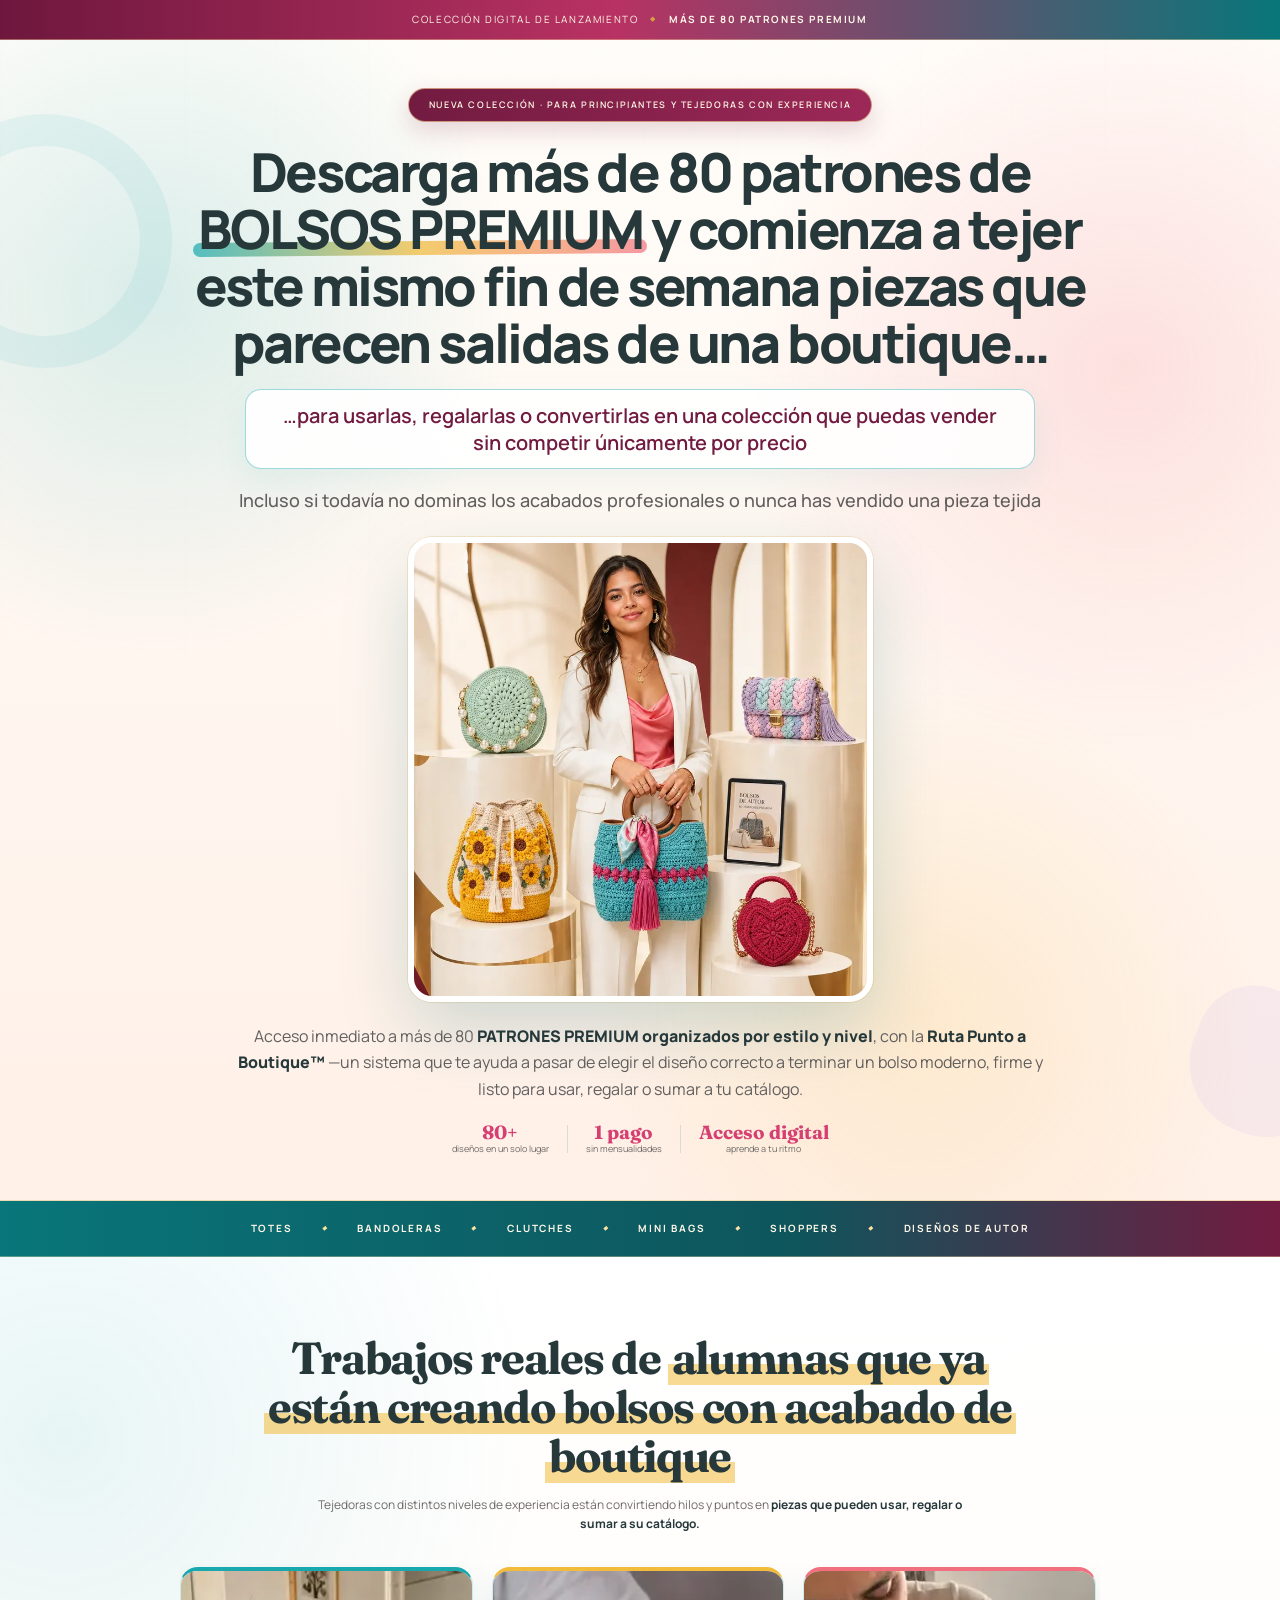
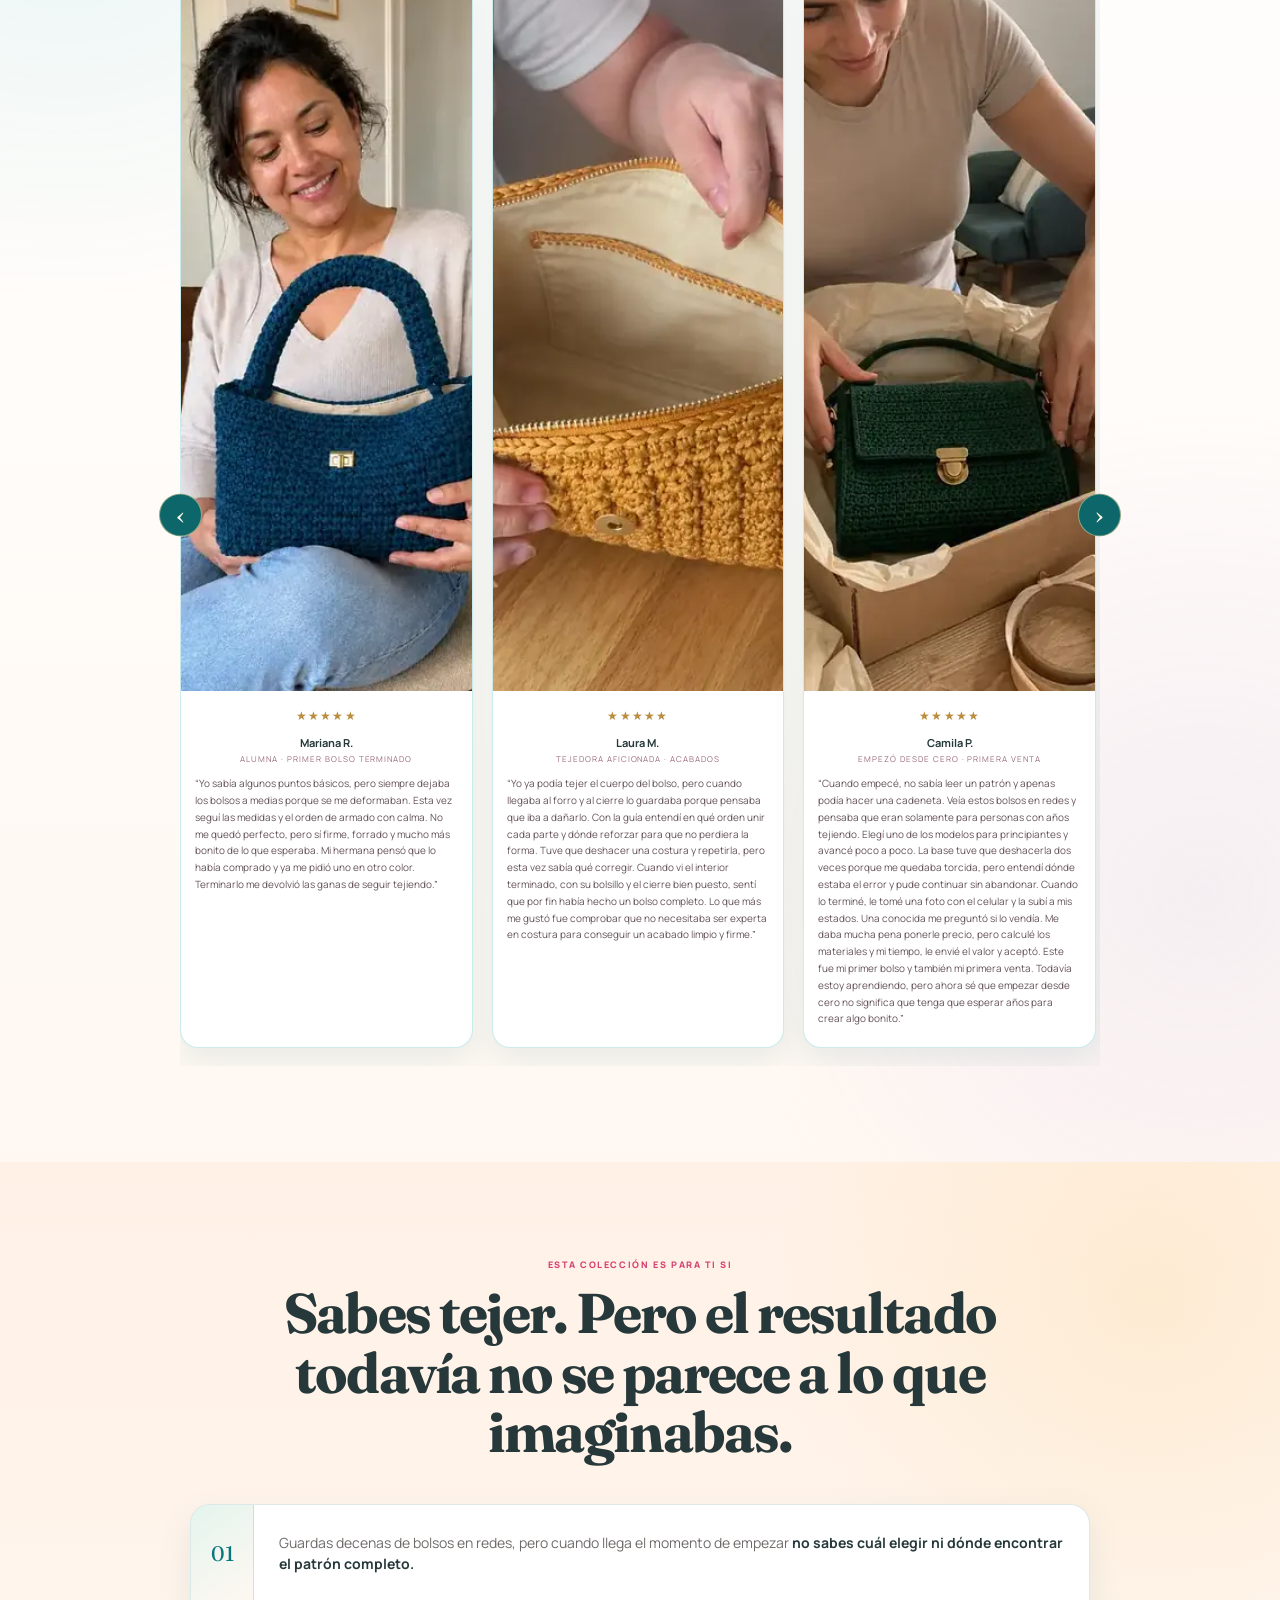
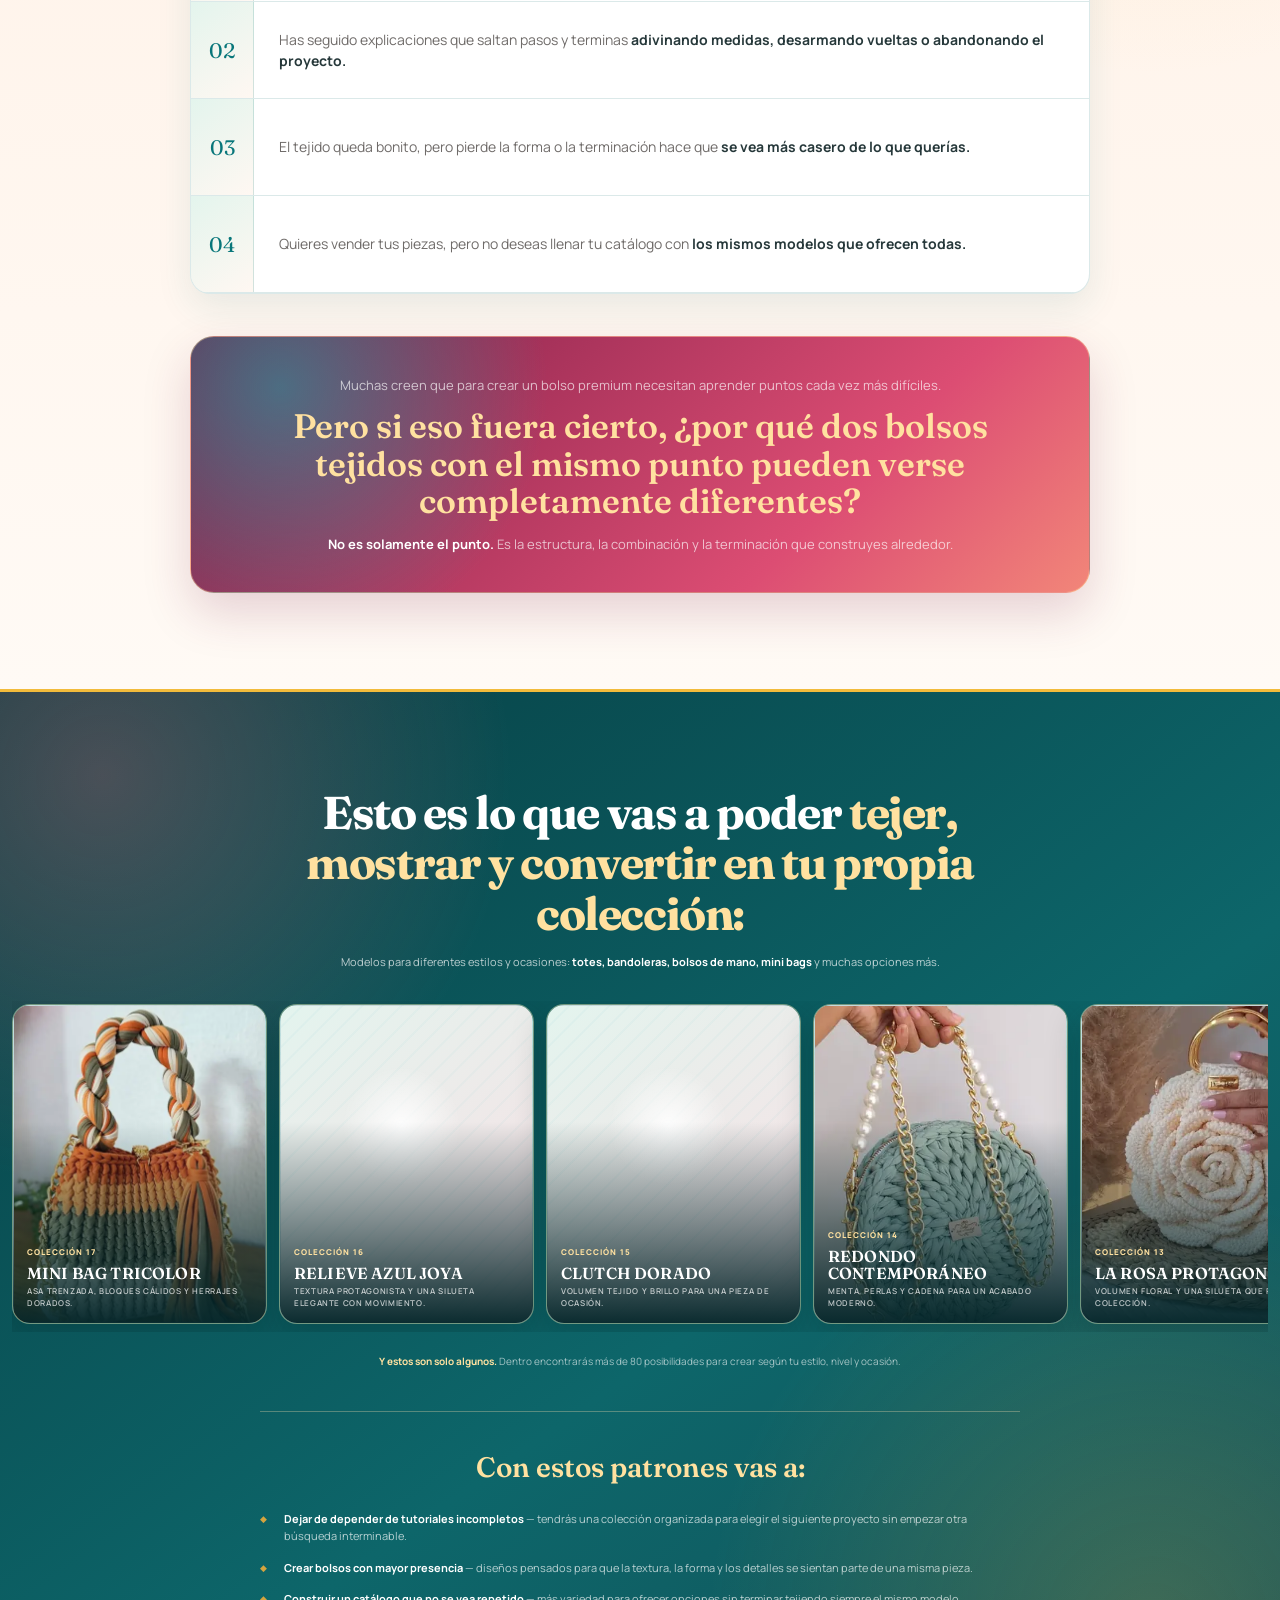
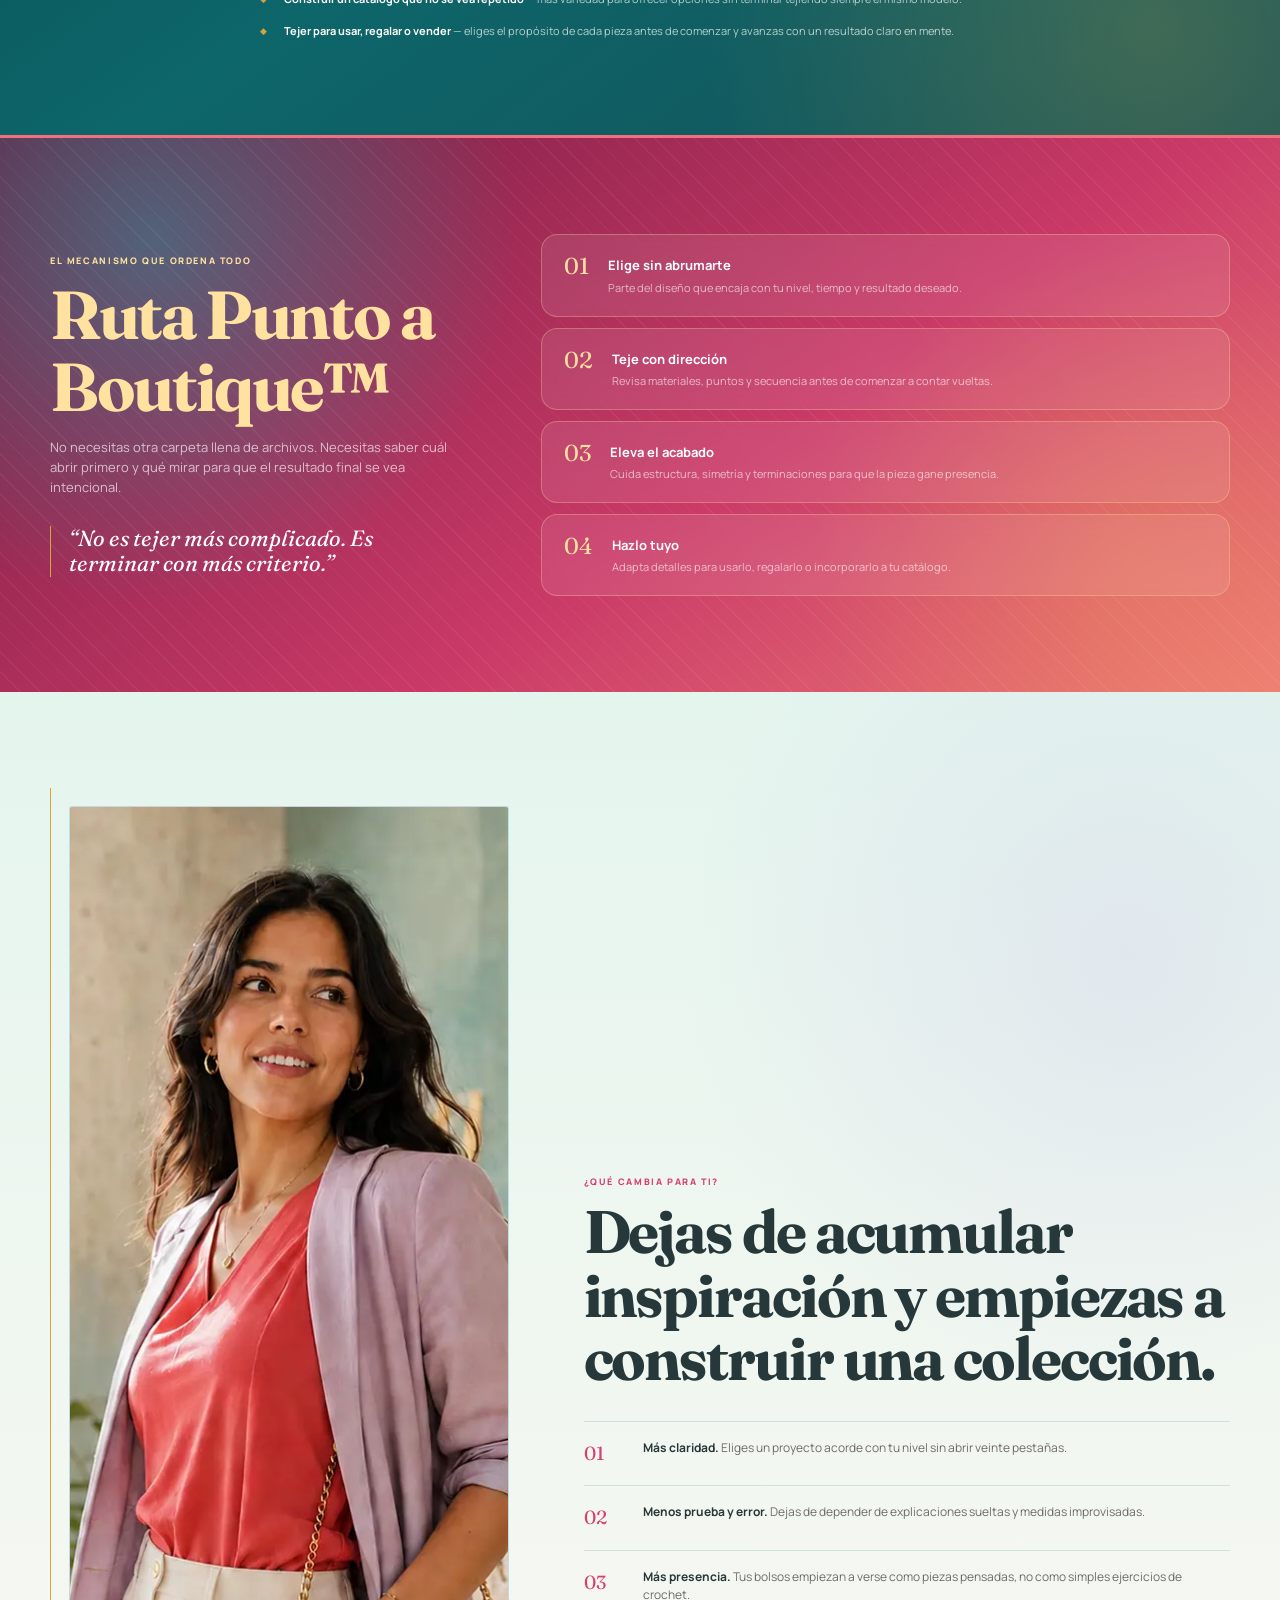
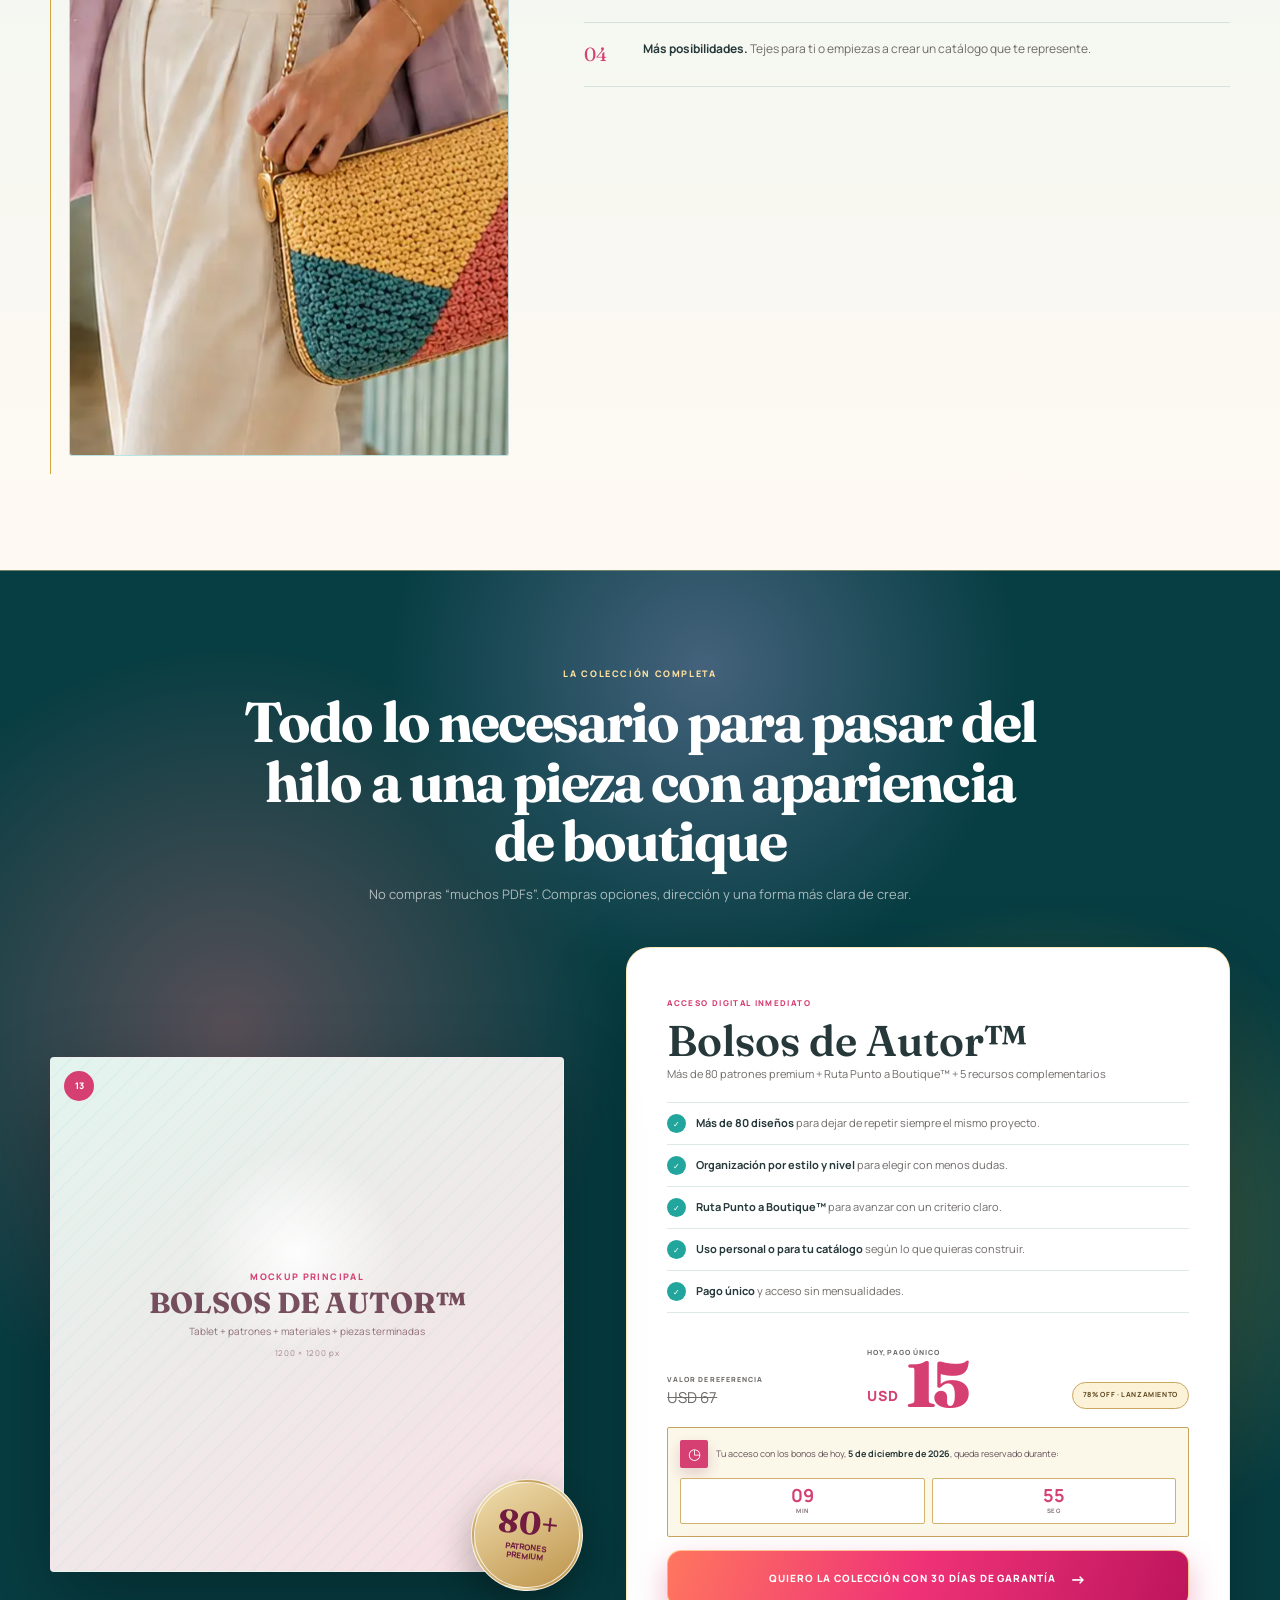
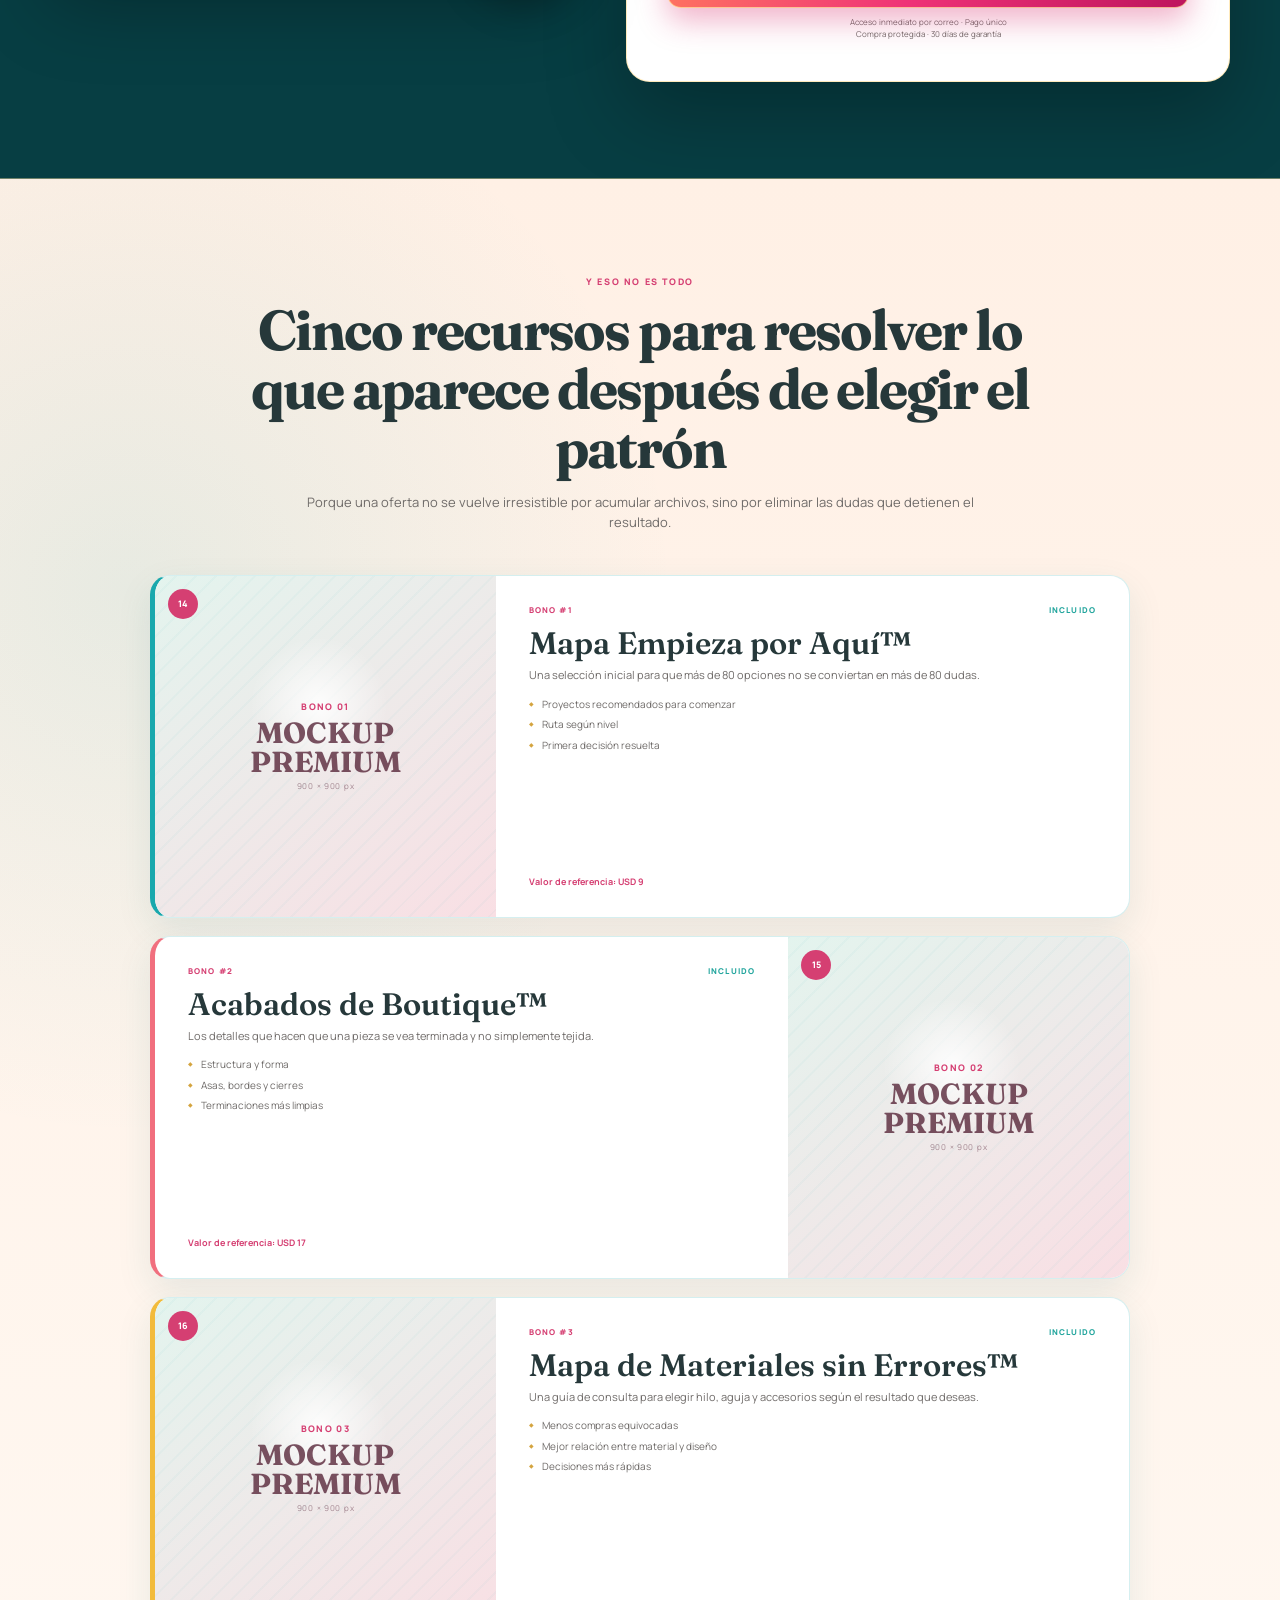
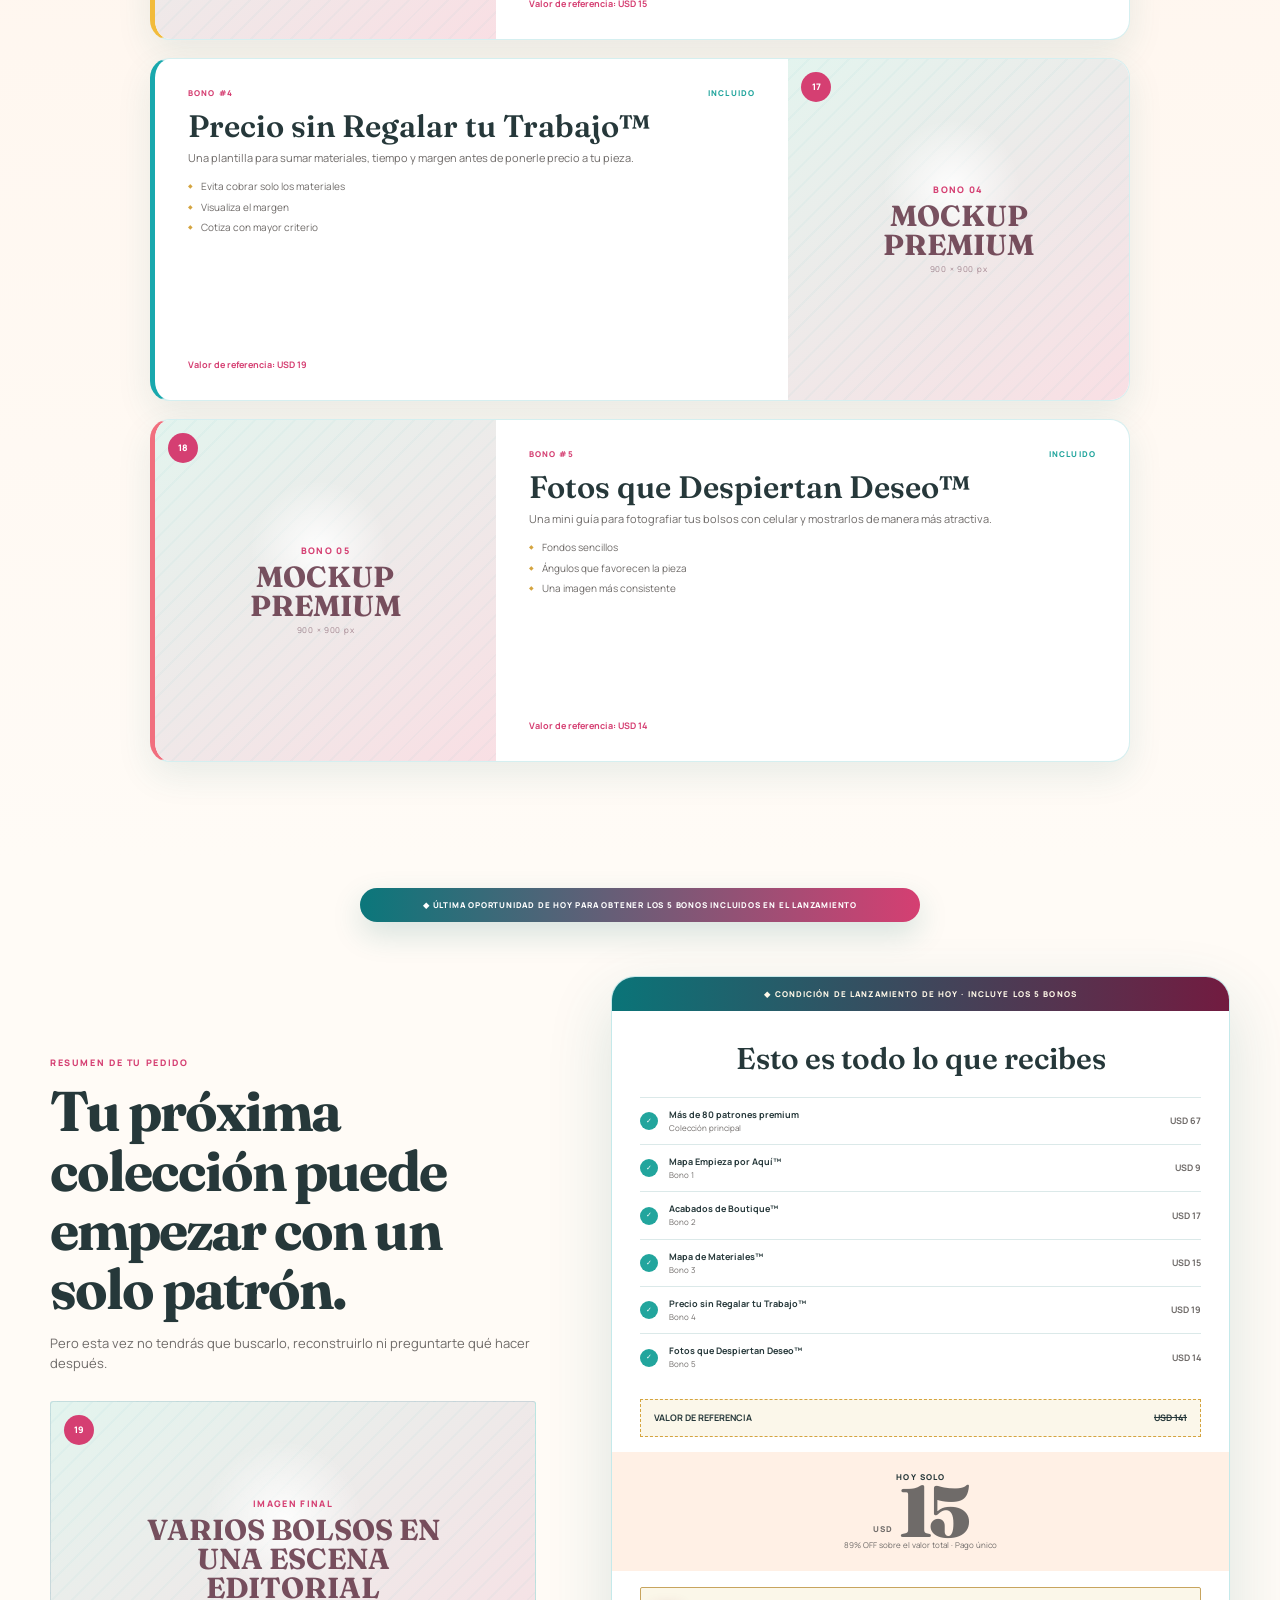
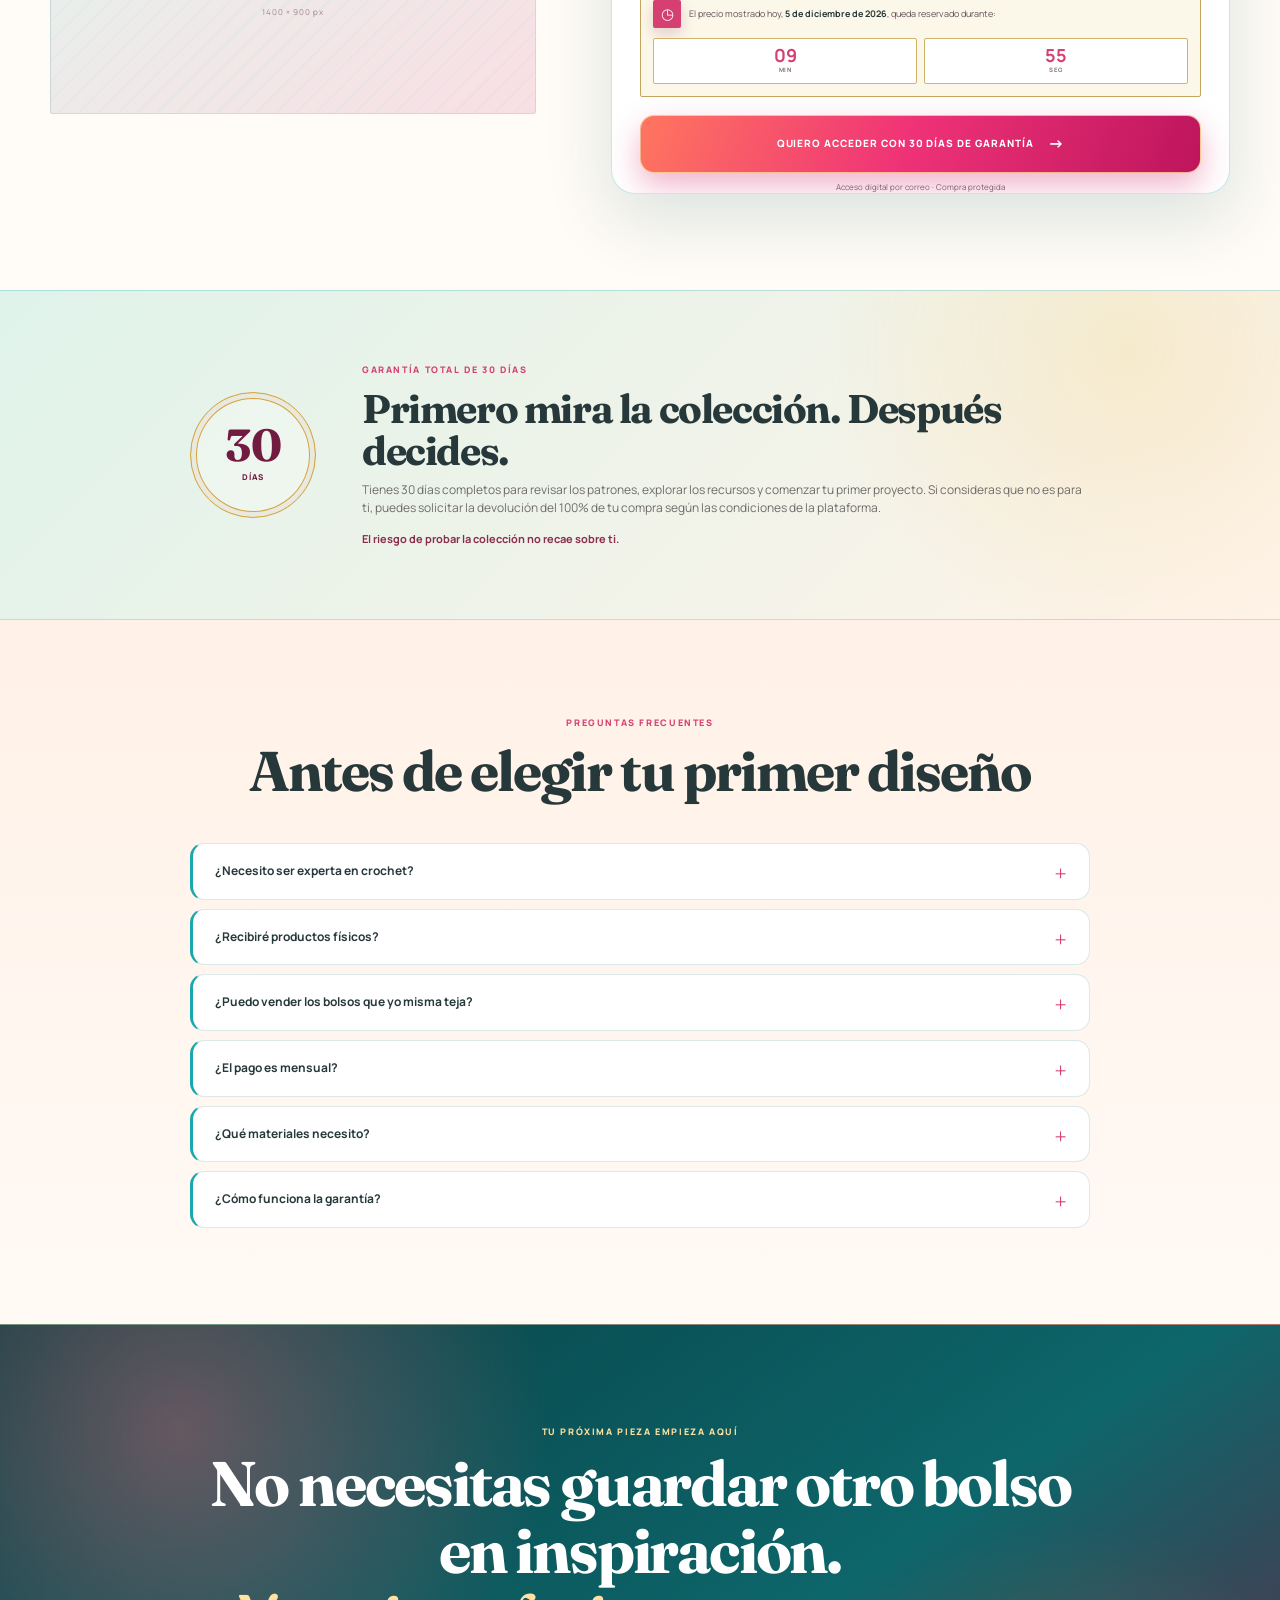
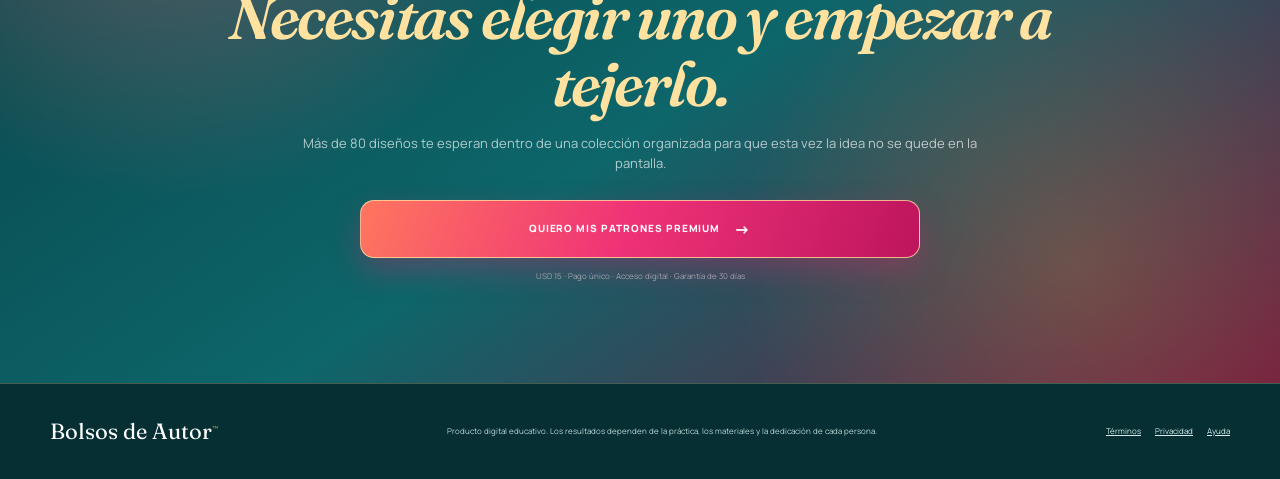
==== index.html @ 85748894 "Update index.html" ====
<!doctype html>
<html lang="es">
  <head>
    <meta charset="UTF-8" />
    <meta name="viewport" content="width=device-width, initial-scale=1.0" />
    <meta name="theme-color" content="#4b172b" />
    <meta
      name="description"
      content="Bolsos de Autor™: más de 80 patrones premium de crochet para crear piezas con apariencia de boutique."
    />
    <meta property="og:title" content="Bolsos de Autor™" />
    <meta
      property="og:description"
      content="Más de 80 patrones premium para tejer bolsos modernos, firmes y con acabados de boutique."
    />
    <meta property="og:type" content="website" />
    <title>Bolsos de Autor™ | Patrones premium de crochet</title>

    <script>document.documentElement.classList.add("js");</script>
<link rel="preconnect" href="https://fonts.googleapis.com" />
    <link rel="preconnect" href="https://fonts.gstatic.com" crossorigin />
    <link
      href="https://fonts.googleapis.com/css2?family=Fraunces:opsz,wght@9..144,600;9..144,700;9..144,800;9..144,900&family=Manrope:wght@400;500;600;700;800&display=swap"
      rel="stylesheet"
    />
    <style>
:root {
  --ink: #26383a;
  --muted: #6f6b69;
  --wine: #d53f72;
  --wine-deep: #721b40;
  --wine-soft: #f08a87;
  --cream: #fff0e5;
  --ivory: #fffbf6;
  --paper: #ffffff;
  --gold: #d4a43f;
  --gold-light: #ffe1a0;
  --sage: #22a59d;
  --turquoise: #19a8ad;
  --mint: #c8eadb;
  --coral: #f16f7e;
  --sun: #f2bb3b;
  --lilac: #b9a7e8;
  --line: rgba(31, 119, 118, 0.16);
  --line-light: rgba(255, 255, 255, 0.15);
  --serif: "Fraunces", Georgia, serif;
  --sans: "Manrope", Arial, sans-serif;
  --shell: 1180px;
  --shadow: 0 24px 65px rgba(31, 103, 103, 0.16);
  --shadow-soft: 0 13px 35px rgba(31, 103, 103, 0.1);
}

* { box-sizing: border-box; }
html { scroll-behavior: smooth; }
body { margin: 0; color: var(--ink); background: var(--ivory); font-family: var(--sans); line-height: 1.55; -webkit-font-smoothing: antialiased; }
body::selection { color: #fff; background: var(--wine); }
img { max-width: 100%; }
a { color: inherit; }
p, h1, h2, h3, blockquote { margin-top: 0; }
.shell { width: min(calc(100% - 42px), var(--shell)); margin-inline: auto; }
.shell--narrow { max-width: 900px; }

.announcement { color:#fff8e8; border-bottom:1px solid rgba(255,225,160,.38); background:linear-gradient(90deg,#6e173d,#b83263 48%,#08767a); font-size:10px; letter-spacing:.16em; }
.announcement__inner { min-height: 39px; display: flex; align-items: center; justify-content: center; gap: 12px; text-align: center; }
.announcement__diamond { color: var(--gold); font-size: 7px; }

.hero { position:relative; overflow:hidden; padding:48px 0 44px; border-bottom:1px solid rgba(212,164,63,.38); background:radial-gradient(circle at 12% 22%,rgba(25,168,173,.16),transparent 25%),radial-gradient(circle at 88% 28%,rgba(241,111,126,.18),transparent 28%),radial-gradient(circle at 72% 84%,rgba(242,187,59,.16),transparent 25%),linear-gradient(180deg,#fffdf9,#fff0e7); }
.hero::before { content:""; position:absolute; top:74px; left:-82px; width:190px; height:190px; border:32px solid rgba(25,168,173,.08); border-radius:50%; }
.hero::after { content:""; position:absolute; right:-55px; bottom:65px; width:145px; height:145px; border-radius:42% 58% 48% 52%; background:rgba(185,167,232,.12); transform:rotate(22deg); }
.hero__texture, .closing__texture { position:absolute; inset:0; opacity:.17; pointer-events:none; background-image:linear-gradient(90deg,rgba(25,168,173,.05) 1px,transparent 1px),linear-gradient(rgba(241,111,126,.045) 1px,transparent 1px); background-size:46px 46px; mask-image:linear-gradient(#000,transparent 92%); }
.hero__inner { position: relative; z-index: 1; max-width: 940px; text-align: center; }
.hero__eyebrow { display:inline-block; margin:0 auto 21px; padding:9px 20px; color:#fff8e5; border:1px solid rgba(255,225,160,.62); border-radius:999px; background:linear-gradient(90deg,var(--wine-deep),#9c2857); box-shadow:0 9px 24px rgba(114,27,64,.18); font-size:9px; font-weight:600; letter-spacing:.18em; }
.hero h1 { max-width:900px; margin:0 auto 18px; font-family:var(--sans); font-size:clamp(36px,4.2vw,58px); font-weight:800; letter-spacing:-.045em; line-height:1.06; text-wrap:balance; }
.hero h1 span { position: relative; z-index: 1; display: inline-block; white-space: nowrap; }
.hero h1 span::after { content:""; position:absolute; z-index:-1; right:-5px; bottom:2px; left:-5px; height:25%; border-radius:999px; background:linear-gradient(90deg,rgba(25,168,173,.7),rgba(242,187,59,.72),rgba(241,111,126,.7)); transform:rotate(-.5deg); }
.hero__desire { display:inline-block; max-width:790px; margin:0 auto 18px; padding:12px 24px; color:var(--wine-deep); border:1px solid rgba(25,168,173,.42); border-radius:16px; background:rgba(255,255,255,.88); box-shadow:0 12px 32px rgba(25,168,173,.08); font-size:clamp(15px,1.8vw,20px); font-weight:600; line-height:1.35; }
.hero__objection { margin:0 auto 22px; color:#615f5e; font-size:clamp(14px,1.55vw,18px); font-weight:500; }
.hero__media { width: min(100%,465px); margin: 0 auto 21px; }
.hero__description { max-width:820px; margin:0 auto 20px; color:#615f5e; font-size:clamp(13px,1.5vw,16px); line-height:1.67; }
.hero__description strong { color:var(--ink); font-weight:800; }
.hero__proof { display:flex; align-items:center; justify-content:center; gap:18px; }
.hero__proof div { display:grid; gap:0; }
.hero__proof strong { color:var(--wine); font-family:var(--serif); font-size:19px; line-height:1; }
.hero__proof span { color:var(--muted); font-size:9px; }
.hero__proof i { width:1px; height:28px; background:var(--line); }

.media-placeholder, .media { display:block; width:100%; overflow:hidden; border:1px solid rgba(25,168,173,.2); background:radial-gradient(circle at 48% 38%,rgba(255,255,255,.9),transparent 25%),repeating-linear-gradient(135deg,rgba(25,168,173,.035) 0,rgba(25,168,173,.035) 2px,transparent 2px,transparent 14px),linear-gradient(145deg,#e3f4ee,#f9dfe4); object-fit:cover; }
.media-placeholder { position:relative; display:grid; place-items:center; color:rgba(75,23,43,.74); text-align:center; }
.media-placeholder__index { position:absolute; top:13px; left:13px; display:grid; width:30px; height:30px; place-items:center; color:#fff; border-radius:50%; background:var(--wine); font-size:9px; font-weight:800; }
.media-placeholder__copy { display:grid; gap:4px; max-width:80%; justify-items:center; padding:28px; }
.media-placeholder__copy small { color:var(--wine); font-size:9px; font-weight:800; letter-spacing:.15em; }
.media-placeholder__copy strong { font-family:var(--serif); font-size:clamp(19px,2.3vw,29px); line-height:1; }
.media-placeholder__copy p { margin:3px 0; color:rgba(75,23,43,.58); font-size:10px; }
.media-placeholder__copy em { color:rgba(75,23,43,.48); font-size:8px; font-style:normal; letter-spacing:.09em; }
.media-placeholder--hero { aspect-ratio:1; border:6px solid #fff; border-radius:24px; box-shadow:0 28px 70px rgba(20,112,112,.2); }
.media--hero { height:auto; aspect-ratio:auto; object-fit:contain; object-position:center; border:6px solid #fff; border-radius:24px; box-shadow:0 28px 70px rgba(20,112,112,.2),0 0 0 1px rgba(212,164,63,.22); }
.media-placeholder--story { aspect-ratio:1/.86; border:0; }
.media--story { aspect-ratio:1; border:0; object-fit:cover; object-position:center; }
.media-placeholder--model { aspect-ratio:3/4; border:0; }
.media-placeholder--portrait { aspect-ratio:4/5; border-radius:3px; }
.media-placeholder--pack { aspect-ratio:1; border-color:rgba(255,255,255,.2); border-radius:4px; box-shadow:0 30px 80px rgba(0,0,0,.3); }
.media-placeholder--bonus { aspect-ratio:1; border:0; }
.media-placeholder--landscape { aspect-ratio:14/9; margin-top:28px; border-radius:3px; }

.editorial-strip { overflow:hidden; color:#fff8e8; border-bottom:1px solid rgba(255,225,160,.34); background:linear-gradient(90deg,#08767a,#0e555c 62%,#721b40); }
.editorial-strip__track { min-width:max-content; min-height:55px; display:flex; align-items:center; justify-content:center; gap:29px; padding-inline:25px; font-size:10px; font-weight:700; letter-spacing:.18em; }
.editorial-strip__track i { color:var(--gold-light); font-size:6px; }

.section { padding:96px 0; }
.section-title { margin-bottom:43px; }
.section-title--center { max-width:800px; margin-right:auto; margin-left:auto; text-align:center; }
.kicker { display:block; margin-bottom:11px; color:var(--wine); font-size:9px; font-weight:800; letter-spacing:.18em; text-transform:uppercase; }
.kicker--gold { color:var(--gold-light); }
.section-title h2, .method h2, .outcomes h2, .summary h2, .guarantee h2, .closing h2 { margin-bottom:14px; font-family:var(--serif); font-size:clamp(38px,4.4vw,56px); font-weight:700; letter-spacing:-.035em; line-height:1.06; }
.section-title > p:last-child { max-width:690px; margin:0 auto; color:var(--muted); font-size:13px; }

.social-proof { padding-top:76px; background:radial-gradient(circle at 5% 12%,rgba(25,168,173,.1),transparent 26%),radial-gradient(circle at 94% 82%,rgba(185,167,232,.13),transparent 28%),linear-gradient(180deg,#fff,#fff8f2); }
.proof-heading { max-width:760px; margin-bottom:30px; }
.proof-heading h2 { color:var(--ink); font-family:var(--serif); font-size:clamp(31px,3.5vw,45px); font-weight:700; letter-spacing:-.03em; line-height:1.1; }
.proof-heading mark { padding:0 .08em; color:inherit; background:linear-gradient(transparent 61%,rgba(242,187,59,.55) 61%); box-decoration-break:clone; -webkit-box-decoration-break:clone; }
.proof-heading > p:last-child { max-width:650px; color:var(--muted); font-size:12px; line-height:1.65; }
.proof-heading > p:last-child strong { color:var(--ink); }
.social-proof .carousel-shell { max-width:920px; margin-inline:auto; }
.carousel-shell { position:relative; }
.carousel { display:grid; grid-auto-flow:column; gap:19px; overflow-x:auto; padding:3px 2px 25px; scroll-behavior:smooth; scroll-snap-type:x mandatory; scrollbar-width:none; }
.carousel::-webkit-scrollbar { display:none; }
.carousel--three { grid-auto-columns:calc((100% - 38px)/3); }
.carousel--four { grid-auto-columns:calc((100% - 57px)/4); }
.carousel-button { position:absolute; z-index:3; top:50%; display:grid; width:43px; height:43px; place-items:center; padding:0 0 3px; color:#fff; border:1px solid rgba(255,225,160,.52); border-radius:50%; background:#0d666a; box-shadow:0 10px 26px rgba(13,102,106,.24); cursor:pointer; font-family:var(--serif); font-size:27px; transform:translateY(-50%); }
.carousel-button--prev { left:-21px; }
.carousel-button--next { right:-21px; }
.story-card, .model-card { overflow:hidden; border:1px solid var(--line); background:#fff; box-shadow:var(--shadow-soft); scroll-snap-align:start; }
.social-proof .carousel { padding-bottom:18px; scrollbar-width:thin; scrollbar-color:#b89a60 #e9e4d8; }
.social-proof .carousel::-webkit-scrollbar { display:block; height:7px; }
.social-proof .carousel::-webkit-scrollbar-track { background:#e9e4d8; }
.social-proof .carousel::-webkit-scrollbar-thumb { border-radius:999px; background:#b89a60; }
.social-proof .carousel-button { color:#fff8e8; background:#0d666a; box-shadow:none; }
.social-proof .story-card { border-color:rgba(25,168,173,.22); border-radius:18px; background:#fff; box-shadow:0 13px 32px rgba(34,116,116,.1); }
.social-proof .story-card:nth-child(4n+1) { border-top:4px solid var(--turquoise); }
.social-proof .story-card:nth-child(4n+2) { border-top:4px solid var(--sun); }
.social-proof .story-card:nth-child(4n+3) { border-top:4px solid var(--coral); }
.social-proof .story-card:nth-child(4n+4) { border-top:4px solid var(--lilac); }
.social-proof .media-placeholder--story { aspect-ratio:1/.96; }
.story-card__body { display:flex; min-height:270px; flex-direction:column; padding:16px 14px 20px; text-align:center; }
.rating { color:#b98d3d; font-size:12px; letter-spacing:.1em; }
.story-card__identity { display:grid; gap:2px; margin:8px 0 10px; }
.story-card__identity strong { color:var(--ink); font-size:11px; }
.story-card__identity small { color:#9a6b79; font-size:8px; letter-spacing:.12em; }
.story-card blockquote { flex:1; margin:0; color:#65535a; font-family:var(--sans); font-size:10px; font-style:normal; line-height:1.68; text-align:left; }

.problem { background:radial-gradient(circle at 90% 12%,rgba(242,187,59,.12),transparent 25%),linear-gradient(180deg,#fff1e6,#fffaf5); }
.problem__list { overflow:hidden; border:1px solid var(--line); border-radius:20px; background:#fff; box-shadow:var(--shadow-soft); }
.problem__list article { display:grid; grid-template-columns:63px 1fr; align-items:center; border-bottom:1px solid var(--line); }
.problem__list article > span { display:grid; min-height:96px; place-items:center; color:#08767a; border-right:1px solid var(--line); background:linear-gradient(145deg,rgba(200,234,219,.5),rgba(255,240,229,.5)); font-family:var(--serif); font-size:21px; }
.problem__list p { margin:0; padding:21px 25px; color:var(--muted); font-size:14px; }
.problem__list strong { color:var(--ink); }
.reframe { margin-top:42px; padding:38px; color:#fff; border:1px solid rgba(255,225,160,.42); border-radius:24px; background:radial-gradient(circle at 10% 20%,rgba(25,168,173,.55),transparent 32%),linear-gradient(135deg,#7b1c46,#dc4d73 70%,#f28679); text-align:center; box-shadow:0 20px 48px rgba(114,27,64,.18); }
.reframe p { max-width:710px; margin:0 auto; color:rgba(255,255,255,.68); font-size:13px; }
.reframe h3 { max-width:760px; margin:13px auto; color:var(--gold-light); font-family:var(--serif); font-size:clamp(25px,3vw,34px); font-weight:600; line-height:1.1; }
.reframe p strong { color:#fff; }

.collection { overflow:hidden; color:#fff; border-top:3px solid var(--sun); border-bottom:3px solid var(--coral); background:radial-gradient(circle at 8% 8%,rgba(241,111,126,.28),transparent 27%),radial-gradient(circle at 90% 90%,rgba(242,187,59,.2),transparent 30%),linear-gradient(145deg,#073e43,#0d666a 58%,#145158); }
.collection-heading { max-width:700px; margin-bottom:29px; }
.collection-heading h2 { color:#fff; font-family:var(--serif); font-size:clamp(31px,3.6vw,46px); font-weight:700; letter-spacing:-.03em; line-height:1.1; }
.collection-heading h2 span { color:var(--gold-light); }
.collection-heading > p:last-child { color:rgba(255,255,255,.72); font-size:11px; line-height:1.65; }
.collection-heading > p:last-child strong { color:#fff; }
.collection .carousel-shell { position:relative; left:50%; width:min(100vw,1500px); margin-left:-50vw; padding-inline:12px; transform:none; }
.collection .carousel { grid-auto-columns:255px; gap:12px; padding-bottom:8px; }
.collection .carousel-button { display:none; }
.collection .model-card { position:relative; min-height:320px; border-color:rgba(255,225,160,.42); border-radius:18px; background:#0d666a; box-shadow:0 14px 34px rgba(3,33,36,.26); }
.collection .model-card::after { content:""; position:absolute; z-index:1; inset:37% 0 0; background:linear-gradient(transparent,rgba(4,38,42,.97)); pointer-events:none; }
.collection .media--model { position:absolute; inset:0; width:100%; height:100%; object-fit:cover; object-position:center; }
.collection .media-placeholder--model { height:100%; aspect-ratio:auto; }
.collection .media-placeholder--model::after { content:""; position:absolute; inset:40% 0 0; background:linear-gradient(transparent,rgba(4,38,42,.97)); }
.collection .model-card > div:last-child { position:absolute; z-index:2; right:0; bottom:0; left:0; padding:50px 14px 13px; text-align:left; }
.collection .model-card > div:last-child small { color:var(--gold-light); font-size:8px; font-weight:800; letter-spacing:.12em; }
.collection .model-card h3 { margin:3px 0 2px; color:#fff; font-family:var(--serif); font-size:16px; font-weight:600; letter-spacing:.01em; line-height:1.1; text-transform:uppercase; }
.collection .model-card p { margin:0; color:rgba(255,255,255,.72); font-size:8px; font-weight:600; letter-spacing:.08em; text-transform:uppercase; }
.collection__note { margin:22px 0 0; color:rgba(255,255,255,.62); font-size:10px; text-align:center; }
.collection__note strong { color:var(--gold-light); }
.collection__swipe { display:none; }
.collection-benefits { max-width:760px; margin:42px auto 0; padding-top:34px; border-top:1px solid rgba(234,215,170,.34); }
.collection-benefits h3 { margin:0 0 20px; color:var(--gold-light); font-family:var(--serif); font-size:28px; font-weight:600; text-align:center; }
.collection-benefits ul { display:grid; gap:14px; margin:0; padding:0; list-style:none; }
.collection-benefits li { display:grid; grid-template-columns:16px 1fr; gap:8px; align-items:start; }
.collection-benefits li > span { color:var(--gold); font-size:9px; line-height:1.9; }
.collection-benefits p { margin:0; color:rgba(255,255,255,.7); font-size:11px; line-height:1.6; }
.collection-benefits strong { color:#fff; }

.method { position:relative; overflow:hidden; color:#fff; background:radial-gradient(circle at 12% 18%,rgba(25,168,173,.48),transparent 30%),radial-gradient(circle at 88% 76%,rgba(242,187,59,.2),transparent 26%),linear-gradient(145deg,#711a40,#c93967 58%,#ee7c76); }
.method::after { content:""; position:absolute; inset:0; opacity:.055; pointer-events:none; background-image:repeating-linear-gradient(45deg,#fff 0,#fff 1px,transparent 1px,transparent 14px); }
.method__grid { position:relative; z-index:1; display:grid; grid-template-columns:.75fr 1.25fr; gap:78px; align-items:center; }
.method h2 { color:var(--gold-light); font-size:clamp(48px,5.3vw,70px); }
.method__intro > p { color:rgba(255,255,255,.68); font-size:13px; }
.method blockquote { margin:29px 0 0; padding-left:18px; color:#fff; border-left:1px solid var(--gold); font-family:var(--serif); font-size:22px; font-style:italic; line-height:1.15; }
.method__steps { display:grid; gap:11px; }
.method__steps article { display:flex; gap:19px; padding:20px 22px; border:1px solid rgba(255,225,160,.3); border-radius:16px; background:rgba(255,255,255,.09); backdrop-filter:blur(8px); }
.method__steps article > span { color:var(--gold-light); font-family:var(--serif); font-size:23px; line-height:1; }
.method__steps h3 { margin:0 0 3px; font-size:13px; }
.method__steps p { margin:0; color:rgba(255,255,255,.63); font-size:11px; }

.outcomes { background:radial-gradient(circle at 88% 18%,rgba(185,167,232,.18),transparent 27%),linear-gradient(180deg,#e4f5ee,#fff9f3); }
.outcomes__grid { display:grid; grid-template-columns:.83fr 1.17fr; gap:75px; align-items:center; }
.outcomes__media { padding:18px 0 18px 18px; border-left:1px solid var(--gold); }
.outcomes__media picture { display:block; }
.outcomes h2 { font-size:clamp(41px,4.7vw,60px); }
.outcomes__copy > p { color:var(--muted); }
.outcomes ul { margin:30px 0 0; padding:0; border-top:1px solid var(--line); list-style:none; }
.outcomes li { display:grid; grid-template-columns:46px 1fr; gap:13px; align-items:start; padding:17px 0; border-bottom:1px solid var(--line); }
.outcomes li > span { color:var(--wine); font-family:var(--serif); font-size:19px; }
.outcomes li p { margin:0; color:var(--muted); font-size:12px; }
.outcomes li strong { color:var(--ink); }

.offer { position:relative; overflow:hidden; color:#fff; border-top:1px solid rgba(255,225,160,.42); border-bottom:1px solid rgba(255,225,160,.42); background:#073e43; }
.offer::before { content:""; position:absolute; inset:0; opacity:.34; background:radial-gradient(circle at 18% 38%,var(--coral),transparent 30%),radial-gradient(circle at 82% 55%,var(--sun),transparent 27%),radial-gradient(circle at 55% 8%,var(--lilac),transparent 24%); }
.offer > .shell { position:relative; z-index:1; }
.section-title--light h2 { color:#fff; }
.section-title--light > p:last-child { color:rgba(255,255,255,.64); }
.offer__grid { display:grid; grid-template-columns:.92fr 1.08fr; gap:62px; align-items:center; }
.offer__media { position:relative; }
.offer__seal { position:absolute; right:-19px; bottom:-19px; display:flex; width:112px; height:112px; flex-direction:column; align-items:center; justify-content:center; color:var(--wine-deep); border:4px double rgba(255,255,255,.78); border-radius:50%; background:linear-gradient(145deg,#f1dfb0,#bd934a); box-shadow:0 15px 36px rgba(0,0,0,.27); transform:rotate(6deg); }
.offer__seal strong { font-family:var(--serif); font-size:32px; line-height:.8; }
.offer__seal span { margin-top:6px; font-size:8px; font-weight:800; line-height:1.15; text-align:center; text-transform:uppercase; }
.purchase-card { padding:40px; color:var(--ink); border:1px solid rgba(255,225,160,.7); border-radius:24px; background:#fff; box-shadow:0 32px 80px rgba(0,0,0,.26); }
.purchase-card__label { color:var(--wine); font-size:8px; font-weight:800; letter-spacing:.17em; }
.purchase-card h3 { margin:6px 0 3px; font-family:var(--serif); font-size:43px; font-weight:600; line-height:1; }
.purchase-card__lead { color:var(--muted); font-size:11px; }
.checklist { margin:20px 0; padding:0; border-top:1px solid var(--line); list-style:none; }
.checklist li { display:flex; gap:10px; padding:11px 0; border-bottom:1px solid var(--line); }
.checklist li > span { flex:0 0 19px; display:grid; width:19px; height:19px; place-items:center; color:#fff; border-radius:50%; background:var(--sage); font-size:8px; }
.checklist p { margin:0; color:var(--muted); font-size:11px; }
.checklist strong { color:var(--ink); }
.purchase-card__price { display:flex; flex-wrap:wrap; align-items:end; justify-content:space-between; gap:12px 20px; padding:15px 0 18px; }
.purchase-card__price > div { display:grid; }
.purchase-card__price small { color:var(--muted); font-size:7px; font-weight:800; letter-spacing:.13em; }
.purchase-card__price del { color:var(--muted); font-size:15px; }
.price-lockup { display:flex; align-items:flex-end; justify-content:center; gap:7px; color:var(--wine); line-height:1; }
.price-lockup__currency { padding-bottom:6px; font-family:var(--sans); font-size:14px; font-weight:800; letter-spacing:.08em; }
.price-lockup__amount { font-family:var(--serif); font-size:64px; font-weight:900; letter-spacing:-.06em; line-height:.78; }
.discount-badge { padding:7px 10px; color:#5c451d; border:1px solid #cba65e; border-radius:999px; background:#fbf2d8; font-size:7px; font-weight:700; letter-spacing:.09em; }
.countdown-box { margin:0 0 13px; padding:12px; border:1px solid #c7a45e; border-radius:2px; background:#fbf7e9; }
.countdown-box[hidden] { display:none; }
.countdown-box > div:first-child { display:flex; align-items:center; gap:8px; margin-bottom:10px; }
.countdown-box__icon { display:grid; flex:0 0 28px; width:28px; height:28px; place-items:center; color:#fff; border-radius:2px; background:var(--wine); box-shadow:0 6px 14px rgba(138,46,78,.2); font-size:15px; }
.countdown-box p { margin:0; color:#65535a; font-size:9px; }
.countdown-box p strong { color:var(--ink); }
.countdown-box.is-expired { border-color:#c8bca8; background:#f3efe8; }
.countdown-box.is-expired .countdown-box__icon { background:#756d66; }
.countdown { display:grid; grid-template-columns:repeat(2,1fr); gap:7px; }
.countdown > div { display:grid; min-height:46px; place-items:center; padding:6px 3px; border:1px solid #d2b36d; border-radius:2px; background:#fff; }
.countdown strong { color:var(--wine); font-family:var(--sans); font-size:18px; line-height:1; }
.countdown small { color:#826d74; font-size:6px; font-weight:700; letter-spacing:.11em; }
.button { position:relative; isolation:isolate; display:flex; min-height:58px; align-items:center; justify-content:center; gap:14px; width:100%; padding:15px 20px; overflow:hidden; border:1px solid rgba(255,225,160,.78); border-radius:14px; text-align:center; text-decoration:none; font-size:10px; font-weight:800; letter-spacing:.095em; transition:transform .18s ease,box-shadow .18s ease,filter .18s ease; }
.button[data-checkout] { color:#fff; background:linear-gradient(110deg,#ff765f 0%,#ef3277 48%,#bd155d 100%); box-shadow:0 13px 30px rgba(213,34,102,.34),0 0 0 0 rgba(255,190,75,.42); animation:ctaPulse 2.4s ease-in-out infinite; }
.button[data-checkout]::before { content:""; position:absolute; z-index:-1; top:-35%; bottom:-35%; left:-42%; width:24%; background:linear-gradient(90deg,transparent,rgba(255,255,255,.72),transparent); transform:skewX(-18deg); animation:ctaShine 3.1s ease-in-out infinite; }
.button[data-checkout] > span { font-size:16px; animation:ctaArrow 1.25s ease-in-out infinite; }
.button:hover { transform:translateY(-3px) scale(1.01); filter:saturate(1.08) brightness(1.03); box-shadow:0 17px 37px rgba(213,34,102,.42),0 0 0 5px rgba(255,190,75,.14); }
.button--primary { color:#fff; }
.button--light { max-width:560px; margin-inline:auto; color:#fff; }
@keyframes ctaPulse { 0%,100% { transform:scale(1); box-shadow:0 13px 30px rgba(213,34,102,.34),0 0 0 0 rgba(255,190,75,.34); } 50% { transform:scale(1.018); box-shadow:0 17px 35px rgba(213,34,102,.42),0 0 0 7px rgba(255,190,75,0); } }
@keyframes ctaShine { 0%,58% { left:-42%; } 82%,100% { left:122%; } }
@keyframes ctaArrow { 0%,100% { transform:translateX(0); } 50% { transform:translateX(5px); } }
.button-note { margin:8px 0 0; color:var(--muted); font-size:8px; text-align:center; }

.bonuses { background:radial-gradient(circle at 10% 18%,rgba(25,168,173,.1),transparent 25%),linear-gradient(180deg,#fff0e5,#fffbf6); }
.bonus-list { display:grid; gap:18px; max-width:980px; margin-inline:auto; }
.bonus-card { display:grid; grid-template-columns:35% 65%; overflow:hidden; border:1px solid rgba(25,168,173,.18); border-radius:20px; background:#fff; box-shadow:var(--shadow-soft); }
.bonus-card:nth-child(3n+1) { border-left:5px solid var(--turquoise); }
.bonus-card:nth-child(3n+2) { border-left:5px solid var(--coral); }
.bonus-card:nth-child(3n+3) { border-left:5px solid var(--sun); }
.bonus-card--reverse { grid-template-columns:65% 35%; }
.bonus-card--reverse .media-placeholder { grid-column:2; grid-row:1; }
.bonus-card--reverse .bonus-card__body { grid-column:1; grid-row:1; }
.bonus-card__body { display:flex; flex-direction:column; padding:28px 33px; }
.bonus-card__top { display:flex; justify-content:space-between; margin-bottom:12px; }
.bonus-card__top span,.bonus-card__top strong { font-size:8px; font-weight:800; letter-spacing:.14em; }
.bonus-card__top span { color:var(--wine); }
.bonus-card__top strong { color:var(--sage); }
.bonus-card h3 { margin-bottom:7px; font-family:var(--serif); font-size:31px; font-weight:600; line-height:1; }
.bonus-card p { margin-bottom:13px; color:var(--muted); font-size:11px; }
.bonus-card ul { display:grid; gap:5px; margin:0 0 16px; padding:0; color:var(--muted); list-style:none; font-size:10px; }
.bonus-card li::before { content:"◆"; margin-right:8px; color:var(--gold); font-size:6px; vertical-align:2px; }
.bonus-card__body > small { margin-top:auto; color:var(--wine); font-size:9px; font-weight:700; }

.summary { background:var(--ivory); }
.last-chance { width:min(calc(100% - 28px),560px); margin:-66px auto 54px; padding:11px 16px; color:#fff; border-radius:999px; background:linear-gradient(90deg,#0b777b,#d53f72); box-shadow:0 12px 30px rgba(20,109,111,.18); font-size:8px; font-weight:800; letter-spacing:.1em; text-align:center; }
.summary__grid { display:grid; grid-template-columns:.88fr 1.12fr; gap:75px; align-items:center; }
.summary__copy > p { color:var(--muted); font-size:13px; }
.summary-card { overflow:hidden; border:1px solid rgba(25,168,173,.25); border-radius:24px; background:#fff; box-shadow:var(--shadow); }
.summary-card__bar { padding:11px 18px; color:#fff8e8; background:linear-gradient(90deg,#0a7478,#721b40); font-size:8px; font-weight:800; letter-spacing:.14em; text-align:center; }
.summary-card h3 { margin:25px 28px 14px; font-family:var(--serif); font-size:30px; font-weight:600; text-align:center; }
.summary-card > ul { margin:0; padding:0 28px; list-style:none; }
.summary-card > ul li { display:grid; grid-template-columns:20px 1fr auto; gap:9px; align-items:center; padding:10px 0; border-top:1px solid var(--line); }
.summary-card > ul li > span { display:grid; width:18px; height:18px; place-items:center; color:#fff; border-radius:50%; background:var(--sage); font-size:7px; }
.summary-card li div { display:grid; }
.summary-card li strong,.summary-card li b { font-size:9px; }
.summary-card li small { color:var(--muted); font-size:8px; }
.summary-card li b { color:var(--muted); }
.summary-card__value { display:flex; align-items:center; justify-content:space-between; margin:18px 28px 0; padding:11px 13px; border:1px dashed var(--gold); background:#fbf7ea; font-size:9px; font-weight:700; }
.summary-card__today { display:grid; justify-items:center; margin-top:15px; padding:19px; background:var(--cream); }
.summary-card__today small { font-size:8px; font-weight:800; letter-spacing:.13em; }
.summary-card__today .price-lockup__amount { font-size:72px; }
.summary-card__today span { color:var(--muted); font-size:8px; }
.countdown-box--summary { margin:16px 28px 0; }
.summary-card > .button { width:calc(100% - 56px); margin:18px 28px 0; }
.guarantee { padding-block:72px; border-top:1px solid rgba(25,168,173,.28); border-bottom:1px solid rgba(212,164,63,.36); background:radial-gradient(circle at 88% 18%,rgba(242,187,59,.16),transparent 26%),linear-gradient(135deg,#dff3ea,#fff3e8); }
.guarantee__inner { display:grid; grid-template-columns:138px 1fr; gap:34px; align-items:center; }
.guarantee__seal { display:flex; width:126px; height:126px; flex-direction:column; align-items:center; justify-content:center; color:var(--wine-deep); border:1px solid var(--gold); border-radius:50%; background:rgba(255,255,255,.24); box-shadow:inset 0 0 0 5px #e9e9df,inset 0 0 0 6px var(--gold); }
.guarantee__seal strong { font-family:var(--serif); font-size:45px; line-height:.8; }
.guarantee__seal span { margin-top:8px; font-size:8px; font-weight:800; letter-spacing:.14em; }
.guarantee h2 { margin-bottom:8px; font-size:40px; }
.guarantee p { margin:0; color:var(--muted); font-size:12px; }
.guarantee__risk { display:block; margin-top:12px; color:#8a2e4e; font-size:11px; }

.faq { background:linear-gradient(180deg,#fff1e7,#fffaf5); }
.faq__list { display:grid; gap:9px; }
.faq details { padding:0 22px; border:1px solid var(--line); border-left:3px solid var(--turquoise); border-radius:14px; background:#fff; }
.faq summary { position:relative; padding:18px 32px 18px 0; cursor:pointer; font-size:12px; font-weight:700; list-style:none; }
.faq summary::-webkit-details-marker { display:none; }
.faq summary::after { content:"+"; position:absolute; right:0; color:var(--wine); font-family:var(--serif); font-size:24px; font-weight:400; line-height:1; }
.faq details[open] summary::after { content:"−"; }
.faq details p { margin:-2px 0 18px; padding-right:28px; color:var(--muted); font-size:11px; }

.closing { position:relative; overflow:hidden; padding:100px 0; color:#fff; border-top:1px solid rgba(255,225,160,.42); background:radial-gradient(circle at 14% 16%,rgba(241,111,126,.4),transparent 30%),radial-gradient(circle at 84% 82%,rgba(242,187,59,.2),transparent 28%),linear-gradient(145deg,#073e43,#0d666a 55%,#721b40); }
.closing__texture { opacity:.08; background-size:40px 40px; mask-image:none; }
.closing__inner { position:relative; z-index:1; text-align:center; }
.closing h2 { margin-bottom:16px; font-size:clamp(40px,5vw,63px); }
.closing h2 em { color:var(--gold-light); font-weight:600; }
.closing p { max-width:690px; margin:0 auto 27px; color:rgba(255,255,255,.68); font-size:13px; }
.closing > .shell small,.closing__inner > small { display:block; margin-top:12px; color:rgba(255,255,255,.55); font-size:8px; }

.footer { color:#b9d7d6; border-top:1px solid rgba(255,225,160,.26); background:#052f33; }
.footer__grid { min-height:95px; display:grid; grid-template-columns:auto 1fr auto; gap:30px; align-items:center; }
.footer__brand { color:#fff; font-family:var(--serif); font-size:22px; text-decoration:none; }
.footer__brand sup { color:var(--gold); font-family:var(--sans); font-size:7px; }
.footer p { margin:0; font-size:8px; text-align:center; }
.footer nav { display:flex; gap:14px; }
.footer nav a { color:#d7ecea; font-size:8px; }
.reveal { opacity:1; transform:none; }
.js .reveal { opacity:0; transform:translateY(16px); transition:opacity .55s ease,transform .55s ease; }
.js .reveal.is-visible { opacity:1; transform:none; }

.legal-page { min-height:100vh; padding:70px 20px; background:var(--cream); }
.legal-page main { max-width:760px; margin:auto; padding:45px; background:#fff; }
.legal-page a { color:var(--wine); font-size:12px; }
.legal-page h1 { margin:30px 0 15px; font-family:var(--serif); font-size:48px; }
.legal-page p { color:var(--muted); }

@media (max-width:1020px) {
  .carousel--four { grid-auto-columns:calc((100% - 38px)/3); }
  .method__grid,.offer__grid,.summary__grid { gap:45px; }
}

@media (max-width:820px) {
  .method__grid,.outcomes__grid,.offer__grid,.summary__grid { grid-template-columns:1fr; }
  .method__intro,.outcomes__copy,.summary__copy { text-align:center; }
  .method blockquote { max-width:520px; margin-inline:auto; }
  .outcomes__media { width:min(100%,520px); margin:auto; }
  .outcomes li { text-align:left; }
  .offer__media { width:min(84%,520px); margin:auto; }
  .purchase-card,.summary-card { width:min(100%,600px); margin:auto; }
  .carousel--three,.carousel--four { grid-auto-columns:calc((100% - 19px)/2); }
  .footer__grid { grid-template-columns:1fr; justify-items:center; padding-block:28px; }
}

@media (max-width:620px) {
  .shell { width:min(calc(100% - 28px),var(--shell)); }
  .announcement { font-size:8px; }
  .announcement__inner { min-height:36px; gap:7px; }
  .hero { padding:27px 0 28px; }
  .hero__eyebrow { margin-bottom:15px; padding:8px 11px; font-size:8px; letter-spacing:.07em; }
  .hero h1 { max-width:370px; margin-bottom:14px; font-size:clamp(27px,7.7vw,33px); letter-spacing:-.04em; line-height:1.1; text-wrap:balance; }
  .hero h1 span { display:inline; white-space:normal; background:linear-gradient(transparent 72%,rgba(25,168,173,.58) 72%,rgba(242,187,59,.62) 88%,rgba(241,111,126,.52) 100%); box-decoration-break:clone; -webkit-box-decoration-break:clone; }
  .hero h1 span::after { display:none; }
  .hero__desire { width:100%; margin-bottom:14px; padding:9px 12px; font-size:14px; }
  .hero__objection { max-width:345px; margin-bottom:16px; font-size:13px; }
  .hero__media { width:min(100%,390px); margin-bottom:17px; }
  .hero__description { font-size:12px; line-height:1.53; }
  .hero__proof { gap:9px; }
  .hero__proof strong { font-size:15px; }
  .hero__proof span { font-size:7px; }
  .hero__proof i { height:23px; }
  .editorial-strip__track { min-height:47px; gap:20px; font-size:8px; }
  .section { padding:68px 0; }
  .section-title { margin-bottom:29px; }
  .section-title h2,.method h2,.outcomes h2,.summary h2,.closing h2 { font-size:32px; line-height:1.1; }
  .section-title > p:last-child { font-size:11px; }
  .carousel--three,.carousel--four { grid-auto-columns:86%; gap:12px; }
  .carousel-button { display:none; }
  .story-card__body { min-height:240px; }
  .social-proof .carousel { grid-auto-columns:86%; }
  .problem__list article { grid-template-columns:48px 1fr; }
  .problem__list article > span { min-height:100%; font-size:18px; }
  .problem__list p { padding:17px; font-size:12px; }
  .reframe { margin-top:30px; padding:26px 18px; }
  .reframe h3 { font-size:25px; }
  .collection .carousel-shell { left:50%; width:100vw; margin-left:-50vw; padding-inline:0; }
  .collection .carousel { grid-auto-columns:calc((100vw - 30px)/2); gap:10px; padding:3px 5px 14px; scroll-padding-inline:5px; scrollbar-width:thin; scrollbar-color:rgba(234,215,174,.72) rgba(255,255,255,.1); }
  .collection .carousel::-webkit-scrollbar { display:block; height:4px; }
  .collection .carousel::-webkit-scrollbar-track { background:rgba(255,255,255,.1); }
  .collection .carousel::-webkit-scrollbar-thumb { border-radius:999px; background:rgba(234,215,174,.72); }
  .collection .model-card { min-height:300px; scroll-snap-align:start; }
  .collection .model-card > div:last-child { padding:44px 9px 10px; }
  .collection .model-card h3 { font-size:14px; }
  .collection .model-card p { font-size:7px; line-height:1.4; }
  .collection__swipe { display:block; margin:10px 0 0; color:var(--gold-light); font-size:9px; font-weight:700; letter-spacing:.12em; text-align:center; }
  .collection__swipe span { font-size:14px; }
  .collection-benefits { margin-top:34px; padding-top:28px; }
  .collection-benefits h3 { font-size:21px; }
  .collection-benefits p { font-size:10px; }
  .method__grid { gap:32px; }
  .method h2 { font-size:46px; }
  .method__steps article { padding:17px; }
  .outcomes__grid { gap:34px; }
  .outcomes__media { width:100%; max-width:390px; padding:8px; overflow:hidden; border:1px solid rgba(25,168,173,.2); border-radius:20px; background:linear-gradient(145deg,#e3f4ee,#f9dfe4); box-shadow:0 18px 45px rgba(20,112,112,.14); }
  .outcomes__media picture { display:block; }
  .outcomes__media .media-placeholder--portrait { width:100%; height:min(112vw,440px); aspect-ratio:auto; object-fit:contain; object-position:center; border:0; border-radius:13px; background:#f3ece7; }
  .offer__grid { gap:44px; }
  .offer__media { width:92%; }
  .offer__seal { right:-9px; bottom:-13px; width:90px; height:90px; }
  .offer__seal strong { font-size:27px; }
  .purchase-card { padding:27px 19px; }
  .purchase-card h3 { font-size:37px; }
  .purchase-card__price .price-lockup__amount { font-size:62px; }
  .discount-badge { width:100%; text-align:center; }
  .bonus-card,.bonus-card--reverse { grid-template-columns:1fr; }
  .bonus-card--reverse .media-placeholder,.bonus-card--reverse .bonus-card__body { grid-column:auto; grid-row:auto; }
  .media-placeholder--bonus { aspect-ratio:1/.75; }
  .bonus-card__body { padding:24px 20px; }
  .bonus-card h3 { font-size:28px; }
  .summary__grid { gap:38px; }
  .summary-card h3 { margin-inline:18px; }
  .summary-card > ul { padding-inline:18px; }
  .summary-card__value { margin-inline:18px; }
  .countdown-box--summary { margin-inline:18px; }
  .summary-card > .button { width:calc(100% - 36px); margin-inline:18px; }
  .last-chance { margin-top:-47px; margin-bottom:38px; font-size:7px; }
  .guarantee__inner { grid-template-columns:1fr; justify-items:center; text-align:center; }
  .guarantee h2 { font-size:35px; }
  .closing { padding:76px 0; }
  .closing h2 { font-size:38px; }
  .legal-page main { padding:28px 20px; }
}

@media (prefers-reduced-motion:reduce) {
  html { scroll-behavior:auto; }
  *,*::before,*::after { scroll-behavior:auto!important; transition:none!important; }
  .reveal { opacity:1; transform:none; }
  .button[data-checkout],.button[data-checkout]::before,.button[data-checkout] > span { animation:none!important; }
}

    </style>
  </head>

  <body>
    <div class="announcement">
      <div class="shell announcement__inner">
        <span>COLECCIÓN DIGITAL DE LANZAMIENTO</span>
        <span class="announcement__diamond" aria-hidden="true">◆</span>
        <strong>MÁS DE 80 PATRONES PREMIUM</strong>
      </div>
    </div>

    <header class="hero" id="inicio">
      <div class="hero__texture" aria-hidden="true"></div>
      <div class="shell hero__inner">
        <p class="hero__eyebrow">NUEVA COLECCIÓN · PARA PRINCIPIANTES Y TEJEDORAS CON EXPERIENCIA</p>

        <h1>
          Descarga más de 80 patrones de
          <span>BOLSOS PREMIUM</span>
          y comienza a tejer este mismo fin de semana piezas que parecen salidas de una boutique…
        </h1>

        <p class="hero__desire">
          …para usarlas, regalarlas o convertirlas en una colección que puedas vender sin competir únicamente por precio
        </p>

        <p class="hero__objection">
          Incluso si todavía no dominas los acabados profesionales o nunca has vendido una pieza tejida
        </p>

        <div class="hero__media">
          <img
            class="media media--hero"
            src="[data-uri]"
            alt="Modelo joven con una colección colorida de bolsos de crochet de distintos estilos y el programa Bolsos de Autor"
            width="820"
            height="820"
            loading="eager"
            decoding="async"
            fetchpriority="high"
          />
        </div>

        <p class="hero__description">
          Acceso inmediato a más de 80 <strong>PATRONES PREMIUM organizados por estilo y nivel</strong>, con la
          <strong>Ruta Punto a Boutique™</strong> —un sistema que te ayuda a pasar de elegir el diseño correcto a terminar un bolso moderno, firme y listo para usar, regalar o sumar a tu catálogo.
        </p>

        <div class="hero__proof" aria-label="Características confirmadas">
          <div><strong>80+</strong><span>diseños en un solo lugar</span></div>
          <i aria-hidden="true"></i>
          <div><strong>1 pago</strong><span>sin mensualidades</span></div>
          <i aria-hidden="true"></i>
          <div><strong>Acceso digital</strong><span>aprende a tu ritmo</span></div>
        </div>
      </div>
    </header>

    <main>
      <section class="editorial-strip" aria-label="Estilos incluidos">
        <div class="editorial-strip__track">
          <span>TOTES</span><i>◆</i><span>BANDOLERAS</span><i>◆</i><span>CLUTCHES</span><i>◆</i><span>MINI BAGS</span><i>◆</i><span>SHOPPERS</span><i>◆</i><span>DISEÑOS DE AUTOR</span>
        </div>
      </section>

      <section class="section social-proof" id="experiencias">
        <div class="shell">
          <div class="section-title section-title--center proof-heading reveal">
            <h2>
              Trabajos reales de
              <mark>alumnas que ya están creando bolsos con acabado de boutique</mark>
            </h2>
            <p>
              Tejedoras con distintos niveles de experiencia están convirtiendo hilos y puntos en
              <strong>piezas que pueden usar, regalar o sumar a su catálogo.</strong>
            </p>
          </div>

          <div class="carousel-shell reveal">
            <button class="carousel-button carousel-button--prev" data-prev="stories" aria-label="Ver experiencias anteriores">‹</button>
            <div class="carousel carousel--three" data-carousel="stories">
              <article class="story-card">
                <img
                  class="media media--story"
                  src="[data-uri]"
                  alt="Alumna mostrando un bolso de crochet azul petróleo terminado"
                  width="720"
                  height="720"
                  loading="lazy"
                  decoding="async"
                />
                <div class="story-card__body">
                  <span class="rating">★★★★★</span>
                  <div class="story-card__identity"><strong>Mariana R.</strong><small>ALUMNA · PRIMER BOLSO TERMINADO</small></div>
                  <blockquote>“Yo sabía algunos puntos básicos, pero siempre dejaba los bolsos a medias porque se me deformaban. Esta vez seguí las medidas y el orden de armado con calma. No me quedó perfecto, pero sí firme, forrado y mucho más bonito de lo que esperaba. Mi hermana pensó que lo había comprado y ya me pidió uno en otro color. Terminarlo me devolvió las ganas de seguir tejiendo.”</blockquote>
                </div>
              </article>
              <article class="story-card">
                <img
                  class="media media--story"
                  src="[data-uri]"
                  alt="Detalle del forro, cierre y bolsillo interior de un bolso de crochet color mostaza"
                  width="720"
                  height="720"
                  loading="lazy"
                  decoding="async"
                />
                <div class="story-card__body">
                  <span class="rating">★★★★★</span>
                  <div class="story-card__identity"><strong>Laura M.</strong><small>TEJEDORA AFICIONADA · ACABADOS</small></div>
                  <blockquote>“Yo ya podía tejer el cuerpo del bolso, pero cuando llegaba al forro y al cierre lo guardaba porque pensaba que iba a dañarlo. Con la guía entendí en qué orden unir cada parte y dónde reforzar para que no perdiera la forma. Tuve que deshacer una costura y repetirla, pero esta vez sabía qué corregir. Cuando vi el interior terminado, con su bolsillo y el cierre bien puesto, sentí que por fin había hecho un bolso completo. Lo que más me gustó fue comprobar que no necesitaba ser experta en costura para conseguir un acabado limpio y firme.”</blockquote>
                </div>
              </article>
              <article class="story-card">
                <img
                  class="media media--story"
                  src="[data-uri]"
                  alt="Alumna preparando para entregar su primer bolso de crochet vendido"
                  width="720"
                  height="720"
                  loading="lazy"
                  decoding="async"
                />
                <div class="story-card__body">
                  <span class="rating">★★★★★</span>
                  <div class="story-card__identity"><strong>Camila P.</strong><small>EMPEZÓ DESDE CERO · PRIMERA VENTA</small></div>
                  <blockquote>“Cuando empecé, no sabía leer un patrón y apenas podía hacer una cadeneta. Veía estos bolsos en redes y pensaba que eran solamente para personas con años tejiendo. Elegí uno de los modelos para principiantes y avancé poco a poco. La base tuve que deshacerla dos veces porque me quedaba torcida, pero entendí dónde estaba el error y pude continuar sin abandonar. Cuando lo terminé, le tomé una foto con el celular y la subí a mis estados. Una conocida me preguntó si lo vendía. Me daba mucha pena ponerle precio, pero calculé los materiales y mi tiempo, le envié el valor y aceptó. Este fue mi primer bolso y también mi primera venta. Todavía estoy aprendiendo, pero ahora sé que empezar desde cero no significa que tenga que esperar años para crear algo bonito.”</blockquote>
                </div>
              </article>
              <article class="story-card">
                <img
                  class="media media--story"
                  src="[data-uri]"
                  alt="Alumna usando un bolso bandolera de crochet color lavanda que terminó en sus ratos libres"
                  width="720"
                  height="720"
                  loading="lazy"
                  decoding="async"
                />
                <div class="story-card__body">
                  <span class="rating">★★★★★</span>
                  <div class="story-card__identity"><strong>Andrea C.</strong><small>TEJIÓ EN SUS RATOS LIBRES</small></div>
                  <blockquote>“Casi no empiezo porque trabajo todo el día y pensaba que para terminar un bolso tenía que sentarme varias horas seguidas. Ya había dejado otros tejidos guardados por eso. Elegí un modelo pequeño y fui avanzando por partes. Algunos días tejía veinte minutos en la noche y otros no alcanzaba a hacer nada. Me tomó casi tres semanas, no fue de un día para otro, pero como sabía exactamente dónde continuar, no volví a empezar desde cero cada vez que lo retomaba. El día que me lo puse para salir sentí una satisfacción enorme. No tuve que esperar a tener más tiempo; solamente necesitaba un proyecto que pudiera seguir a mi ritmo sin perderme.”</blockquote>
                </div>
              </article>
            </div>
            <button class="carousel-button carousel-button--next" data-next="stories" aria-label="Ver más experiencias">›</button>
          </div>
        </div>
      </section>

      <section class="section problem" id="para-ti">
        <div class="shell shell--narrow">
          <div class="section-title section-title--center reveal">
            <span class="kicker">ESTA COLECCIÓN ES PARA TI SI</span>
            <h2>Sabes tejer. Pero el resultado todavía no se parece a lo que imaginabas.</h2>
          </div>

          <div class="problem__list reveal">
            <article><span>01</span><p>Guardas decenas de bolsos en redes, pero cuando llega el momento de empezar <strong>no sabes cuál elegir ni dónde encontrar el patrón completo.</strong></p></article>
            <article><span>02</span><p>Has seguido explicaciones que saltan pasos y terminas <strong>adivinando medidas, desarmando vueltas o abandonando el proyecto.</strong></p></article>
            <article><span>03</span><p>El tejido queda bonito, pero pierde la forma o la terminación hace que <strong>se vea más casero de lo que querías.</strong></p></article>
            <article><span>04</span><p>Quieres vender tus piezas, pero no deseas llenar tu catálogo con <strong>los mismos modelos que ofrecen todas.</strong></p></article>
          </div>

          <div class="reframe reveal">
            <p>Muchas creen que para crear un bolso premium necesitan aprender puntos cada vez más difíciles.</p>
            <h3>Pero si eso fuera cierto, ¿por qué dos bolsos tejidos con el mismo punto pueden verse completamente diferentes?</h3>
            <p><strong>No es solamente el punto.</strong> Es la estructura, la combinación y la terminación que construyes alrededor.</p>
          </div>
        </div>
      </section>

      <section class="section collection" id="coleccion">
        <div class="shell">
          <div class="section-title section-title--center collection-heading reveal">
            <h2>Esto es lo que vas a poder <span>tejer, mostrar y convertir en tu propia colección:</span></h2>
            <p>
              Modelos para diferentes estilos y ocasiones:
              <strong>totes, bandoleras, bolsos de mano, mini bags</strong> y muchas opciones más.
            </p>
          </div>

          <div class="carousel-shell reveal">
            <button class="carousel-button carousel-button--prev" data-prev="models" aria-label="Ver modelos anteriores">‹</button>
            <div class="carousel carousel--four" data-carousel="models" aria-label="Modelos de bolsos que podrás tejer">
              <article class="model-card"><img class="media media--model" src="[data-uri]" alt="Bolso tote de crochet coral y verde oliva con correa, borlas y accesorios tejidos" width="512" height="640" loading="lazy" decoding="async"><div><small>COLECCIÓN 18</small><h3>Tote urbano bicolor</h3><p>Capacidad, contraste y detalles tejidos con personalidad.</p></div></article>
              <article class="model-card"><img class="media media--model" src="[data-uri]" alt="Mini bolso de crochet en naranja, verde oliva y crema con asa trenzada y cadena dorada" width="506" height="900" loading="lazy" decoding="async"><div><small>COLECCIÓN 17</small><h3>Mini bag tricolor</h3><p>Asa trenzada, bloques cálidos y herrajes dorados.</p></div></article>
              <article class="model-card"><img class="media media--model" src="[data-uri]" alt="Bolso azul petróleo de crochet con puntos en relieve, asa circular y cadena dorada" width="650" height="650" loading="lazy" decoding="async"><div><small>COLECCIÓN 16</small><h3>Relieve azul joya</h3><p>Textura protagonista y una silueta elegante con movimiento.</p></div></article>
              <article class="model-card"><img class="media media--model" src="[data-uri]" alt="Bolso de crochet dorado y taupe con textura gruesa, broche metálico y borla" width="650" height="867" loading="lazy" decoding="async"><div><small>COLECCIÓN 15</small><h3>Clutch dorado</h3><p>Volumen tejido y brillo para una pieza de ocasión.</p></div></article>
              <article class="model-card"><img class="media media--model" src="[data-uri]" alt="Bolso redondo color menta de crochet con cadenas doradas y perlas" width="520" height="780" loading="lazy" decoding="async"><div><small>COLECCIÓN 14</small><h3>Redondo contemporáneo</h3><p>Menta, perlas y cadena para un acabado moderno.</p></div></article>
              <article class="model-card"><img class="media media--model" src="[data-uri]" alt="Bolso crema tejido con forma de rosa y asa metálica dorada" width="520" height="780" loading="lazy" decoding="async"><div><small>COLECCIÓN 13</small><h3>La rosa protagonista</h3><p>Volumen floral y una silueta que parece de colección.</p></div></article>
              <article class="model-card"><img class="media media--model" src="[data-uri]" alt="Mini bolso pastel de crochet con trenzas, borla y cadena dorada" width="520" height="650" loading="lazy" decoding="async"><div><small>COLECCIÓN 12</small><h3>Mini bag pastel</h3><p>Trenzas, asa firme y detalles que elevan el tejido.</p></div></article>
              <article class="model-card"><img class="media media--model" src="[data-uri]" alt="Bolso rojo de crochet en forma de corazón sostenido por una mujer" width="520" height="780" loading="lazy" decoding="async"><div><small>COLECCIÓN 11</small><h3>Corazón de ocasión</h3><p>Un diseño para regalar, lucir y fotografiar.</p></div></article>
              <article class="model-card"><img class="media media--model" src="[data-uri]" alt="Bolso clutch verde oliva de crochet con forro floral y cadena dorada" width="520" height="780" loading="lazy" decoding="async"><div><small>COLECCIÓN 10</small><h3>El clutch forrado</h3><p>Interior cuidado, cadena dorada y textura compacta.</p></div></article>
              <article class="model-card"><img class="media media--model" src="[data-uri]" alt="Bolso celeste de crochet con correa estampada y borla" width="520" height="780" loading="lazy" decoding="async"><div><small>COLECCIÓN 09</small><h3>La pieza cotidiana</h3><p>Azul suave, correa estampada y acabados funcionales.</p></div></article>
              <article class="model-card"><img class="media media--model" src="[data-uri]" alt="Bolso verde oscuro de crochet con detalles dorados y forma geométrica" width="520" height="780" loading="lazy" decoding="async"><div><small>COLECCIÓN 08</small><h3>Geometría elegante</h3><p>Estructura firme y contraste dorado de apariencia premium.</p></div></article>
              <article class="model-card"><img class="media media--model" src="[data-uri]" alt="Mochila tejida en amarillo y crema con girasoles de crochet" width="520" height="780" loading="lazy" decoding="async"><div><small>COLECCIÓN 07</small><h3>Mochila girasoles</h3><p>Texturas florales y una silueta cómoda para todos los días.</p></div></article>
              <article class="model-card"><img class="media media--model" src="[data-uri]" alt="Bolso de crochet en degradado vibrante con pañuelo y cadena" width="520" height="780" loading="lazy" decoding="async"><div><small>COLECCIÓN 06</small><h3>El bolso statement</h3><p>Degradado vibrante, pañuelo y cadena intercambiable.</p></div></article>
              <article class="model-card"><img class="media media--model" src="[data-uri]" alt="Bolso tote de crochet con bloques de colores y asas de madera" width="520" height="520" loading="lazy" decoding="async"><div><small>COLECCIÓN 05</small><h3>El tote de color</h3><p>Capacidad, asas firmes y bloques que no pasan desapercibidos.</p></div></article>
              <article class="model-card"><img class="media media--model" src="[data-uri]" alt="Mini bolso de crochet en colores pastel con borla" width="520" height="780" loading="lazy" decoding="async"><div><small>COLECCIÓN 04</small><h3>Mini bag arcoíris</h3><p>Volumen artesanal y una paleta suave con personalidad.</p></div></article>
              <article class="model-card"><img class="media media--model" src="[data-uri]" alt="Bolso rojo de crochet en forma de corazón con flecos largos" width="520" height="780" loading="lazy" decoding="async"><div><small>COLECCIÓN 03</small><h3>Corazón con movimiento</h3><p>Forma inesperada, asa tejida y flecos que atraen miradas.</p></div></article>
              <article class="model-card"><img class="media media--model" src="[data-uri]" alt="Bolso fucsia de crochet con cadenas doradas y perlas" width="520" height="780" loading="lazy" decoding="async"><div><small>COLECCIÓN 02</small><h3>Perlas protagonistas</h3><p>Una pieza femenina que transforma un look sencillo.</p></div></article>
              <article class="model-card"><img class="media media--model" src="[data-uri]" alt="Bolso redondo de crochet color borgoña con asa y broche dorado" width="520" height="650" loading="lazy" decoding="async"><div><small>COLECCIÓN 01</small><h3>La silueta joya</h3><p>Redondo, compacto y con textura protagonista.</p></div></article>
            </div>
            <button class="carousel-button carousel-button--next" data-next="models" aria-label="Ver más modelos">›</button>
          </div>

          <p class="collection__swipe" aria-hidden="true">DESLIZA PARA VER MÁS MODELOS <span>→</span></p>

          <p class="collection__note reveal"><strong>Y estos son solo algunos.</strong> Dentro encontrarás más de 80 posibilidades para crear según tu estilo, nivel y ocasión.</p>

          <div class="collection-benefits reveal">
            <h3>Con estos patrones vas a:</h3>
            <ul>
              <li><span>◆</span><p><strong>Dejar de depender de tutoriales incompletos</strong> — tendrás una colección organizada para elegir el siguiente proyecto sin empezar otra búsqueda interminable.</p></li>
              <li><span>◆</span><p><strong>Crear bolsos con mayor presencia</strong> — diseños pensados para que la textura, la forma y los detalles se sientan parte de una misma pieza.</p></li>
              <li><span>◆</span><p><strong>Construir un catálogo que no se vea repetido</strong> — más variedad para ofrecer opciones sin terminar tejiendo siempre el mismo modelo.</p></li>
              <li><span>◆</span><p><strong>Tejer para usar, regalar o vender</strong> — eliges el propósito de cada pieza antes de comenzar y avanzas con un resultado claro en mente.</p></li>
            </ul>
          </div>
        </div>
      </section>

      <section class="section method" id="ruta">
        <div class="shell method__grid">
          <div class="method__intro reveal">
            <span class="kicker kicker--gold">EL MECANISMO QUE ORDENA TODO</span>
            <h2>Ruta Punto a Boutique™</h2>
            <p>No necesitas otra carpeta llena de archivos. Necesitas saber cuál abrir primero y qué mirar para que el resultado final se vea intencional.</p>
            <blockquote>“No es tejer más complicado. Es terminar con más criterio.”</blockquote>
          </div>

          <div class="method__steps reveal">
            <article><span>01</span><div><h3>Elige sin abrumarte</h3><p>Parte del diseño que encaja con tu nivel, tiempo y resultado deseado.</p></div></article>
            <article><span>02</span><div><h3>Teje con dirección</h3><p>Revisa materiales, puntos y secuencia antes de comenzar a contar vueltas.</p></div></article>
            <article><span>03</span><div><h3>Eleva el acabado</h3><p>Cuida estructura, simetría y terminaciones para que la pieza gane presencia.</p></div></article>
            <article><span>04</span><div><h3>Hazlo tuyo</h3><p>Adapta detalles para usarlo, regalarlo o incorporarlo a tu catálogo.</p></div></article>
          </div>
        </div>
      </section>

      <section class="section outcomes" id="resultados">
        <div class="shell outcomes__grid">
          <div class="outcomes__media reveal">
            <!-- IMAGEN 12 · 1000x1250 px -->
            <img class="media media-placeholder--portrait" src="[data-uri]" alt="Mujer usando un bolso de crochet terminado en una cafetería" width="1000" height="1250" loading="lazy" decoding="async" />
          </div>
          <div class="outcomes__copy reveal">
            <span class="kicker">¿QUÉ CAMBIA PARA TI?</span>
            <h2>Dejas de acumular inspiración y empiezas a construir una colección.</h2>
            <ul>
              <li><span>01</span><p><strong>Más claridad.</strong> Eliges un proyecto acorde con tu nivel sin abrir veinte pestañas.</p></li>
              <li><span>02</span><p><strong>Menos prueba y error.</strong> Dejas de depender de explicaciones sueltas y medidas improvisadas.</p></li>
              <li><span>03</span><p><strong>Más presencia.</strong> Tus bolsos empiezan a verse como piezas pensadas, no como simples ejercicios de crochet.</p></li>
              <li><span>04</span><p><strong>Más posibilidades.</strong> Tejes para ti o empiezas a crear un catálogo que te represente.</p></li>
            </ul>
          </div>
        </div>
      </section>

      <section class="section offer" id="oferta">
        <div class="shell">
          <div class="section-title section-title--center section-title--light reveal">
            <span class="kicker kicker--gold">LA COLECCIÓN COMPLETA</span>
            <h2>Todo lo necesario para pasar del hilo a una pieza con apariencia de boutique</h2>
            <p>No compras “muchos PDFs”. Compras opciones, dirección y una forma más clara de crear.</p>
          </div>

          <div class="offer__grid reveal">
            <div class="offer__media">
              <!-- IMAGEN 13 · 1200x1200 px -->
              <div class="media-placeholder media-placeholder--pack"><span class="media-placeholder__index">13</span><div class="media-placeholder__copy"><small>MOCKUP PRINCIPAL</small><strong>BOLSOS DE AUTOR™</strong><p>Tablet + patrones + materiales + piezas terminadas</p><em>1200 × 1200 px</em></div></div>
              <div class="offer__seal"><strong>80+</strong><span>patrones<br />premium</span></div>
            </div>

            <article class="purchase-card">
              <span class="purchase-card__label">ACCESO DIGITAL INMEDIATO</span>
              <h3>Bolsos de Autor™</h3>
              <p class="purchase-card__lead">Más de 80 patrones premium + Ruta Punto a Boutique™ + 5 recursos complementarios</p>
              <ul class="checklist">
                <li><span>✓</span><p><strong>Más de 80 diseños</strong> para dejar de repetir siempre el mismo proyecto.</p></li>
                <li><span>✓</span><p><strong>Organización por estilo y nivel</strong> para elegir con menos dudas.</p></li>
                <li><span>✓</span><p><strong>Ruta Punto a Boutique™</strong> para avanzar con un criterio claro.</p></li>
                <li><span>✓</span><p><strong>Uso personal o para tu catálogo</strong> según lo que quieras construir.</p></li>
                <li><span>✓</span><p><strong>Pago único</strong> y acceso sin mensualidades.</p></li>
              </ul>

              <div class="purchase-card__price">
                <div><small>VALOR DE REFERENCIA</small><del>USD 67</del></div>
                <div><small>HOY, PAGO ÚNICO</small><strong class="price-lockup"><span class="price-lockup__currency">USD</span><span class="price-lockup__amount">15</span></strong></div>
                <span class="discount-badge">78% OFF · LANZAMIENTO</span>
              </div>

              <div class="countdown-box" data-countdown-box>
                <div><span class="countdown-box__icon" aria-hidden="true">◷</span><p data-countdown-message>Tu acceso con los bonos de hoy, <strong data-today-date></strong>, queda reservado durante:</p></div>
                <div class="countdown" data-countdown aria-label="Tiempo restante">
                  <div><strong data-minutes>10</strong><small>MIN</small></div>
                  <div><strong data-seconds>00</strong><small>SEG</small></div>
                </div>
              </div>

              <a class="button button--primary" data-checkout href="#resumen">QUIERO LA COLECCIÓN CON 30 DÍAS DE GARANTÍA <span>→</span></a>
              <p class="button-note">Acceso inmediato por correo · Pago único<br />Compra protegida · 30 días de garantía</p>
            </article>
          </div>
        </div>
      </section>

      <section class="section bonuses" id="bonos">
        <div class="shell">
          <div class="section-title section-title--center reveal">
            <span class="kicker">Y ESO NO ES TODO</span>
            <h2>Cinco recursos para resolver lo que aparece después de elegir el patrón</h2>
            <p>Porque una oferta no se vuelve irresistible por acumular archivos, sino por eliminar las dudas que detienen el resultado.</p>
          </div>

          <div class="bonus-list">
            <article class="bonus-card reveal"><div class="media-placeholder media-placeholder--bonus"><span class="media-placeholder__index">14</span><div class="media-placeholder__copy"><small>BONO 01</small><strong>MOCKUP PREMIUM</strong><em>900 × 900 px</em></div></div><div class="bonus-card__body"><div class="bonus-card__top"><span>BONO #1</span><strong>INCLUIDO</strong></div><h3>Mapa Empieza por Aquí™</h3><p>Una selección inicial para que más de 80 opciones no se conviertan en más de 80 dudas.</p><ul><li>Proyectos recomendados para comenzar</li><li>Ruta según nivel</li><li>Primera decisión resuelta</li></ul><small>Valor de referencia: USD 9</small></div></article>
            <article class="bonus-card bonus-card--reverse reveal"><div class="media-placeholder media-placeholder--bonus"><span class="media-placeholder__index">15</span><div class="media-placeholder__copy"><small>BONO 02</small><strong>MOCKUP PREMIUM</strong><em>900 × 900 px</em></div></div><div class="bonus-card__body"><div class="bonus-card__top"><span>BONO #2</span><strong>INCLUIDO</strong></div><h3>Acabados de Boutique™</h3><p>Los detalles que hacen que una pieza se vea terminada y no simplemente tejida.</p><ul><li>Estructura y forma</li><li>Asas, bordes y cierres</li><li>Terminaciones más limpias</li></ul><small>Valor de referencia: USD 17</small></div></article>
            <article class="bonus-card reveal"><div class="media-placeholder media-placeholder--bonus"><span class="media-placeholder__index">16</span><div class="media-placeholder__copy"><small>BONO 03</small><strong>MOCKUP PREMIUM</strong><em>900 × 900 px</em></div></div><div class="bonus-card__body"><div class="bonus-card__top"><span>BONO #3</span><strong>INCLUIDO</strong></div><h3>Mapa de Materiales sin Errores™</h3><p>Una guía de consulta para elegir hilo, aguja y accesorios según el resultado que deseas.</p><ul><li>Menos compras equivocadas</li><li>Mejor relación entre material y diseño</li><li>Decisiones más rápidas</li></ul><small>Valor de referencia: USD 15</small></div></article>
            <article class="bonus-card bonus-card--reverse reveal"><div class="media-placeholder media-placeholder--bonus"><span class="media-placeholder__index">17</span><div class="media-placeholder__copy"><small>BONO 04</small><strong>MOCKUP PREMIUM</strong><em>900 × 900 px</em></div></div><div class="bonus-card__body"><div class="bonus-card__top"><span>BONO #4</span><strong>INCLUIDO</strong></div><h3>Precio sin Regalar tu Trabajo™</h3><p>Una plantilla para sumar materiales, tiempo y margen antes de ponerle precio a tu pieza.</p><ul><li>Evita cobrar solo los materiales</li><li>Visualiza el margen</li><li>Cotiza con mayor criterio</li></ul><small>Valor de referencia: USD 19</small></div></article>
            <article class="bonus-card reveal"><div class="media-placeholder media-placeholder--bonus"><span class="media-placeholder__index">18</span><div class="media-placeholder__copy"><small>BONO 05</small><strong>MOCKUP PREMIUM</strong><em>900 × 900 px</em></div></div><div class="bonus-card__body"><div class="bonus-card__top"><span>BONO #5</span><strong>INCLUIDO</strong></div><h3>Fotos que Despiertan Deseo™</h3><p>Una mini guía para fotografiar tus bolsos con celular y mostrarlos de manera más atractiva.</p><ul><li>Fondos sencillos</li><li>Ángulos que favorecen la pieza</li><li>Una imagen más consistente</li></ul><small>Valor de referencia: USD 14</small></div></article>
          </div>
        </div>
      </section>

      <section class="section summary" id="resumen">
        <div class="last-chance reveal">◆ ÚLTIMA OPORTUNIDAD DE HOY PARA OBTENER LOS 5 BONOS INCLUIDOS EN EL LANZAMIENTO</div>
        <div class="shell summary__grid">
          <div class="summary__copy reveal">
            <span class="kicker">RESUMEN DE TU PEDIDO</span>
            <h2>Tu próxima colección puede empezar con un solo patrón.</h2>
            <p>Pero esta vez no tendrás que buscarlo, reconstruirlo ni preguntarte qué hacer después.</p>
            <div class="media-placeholder media-placeholder--landscape"><span class="media-placeholder__index">19</span><div class="media-placeholder__copy"><small>IMAGEN FINAL</small><strong>VARIOS BOLSOS EN UNA ESCENA EDITORIAL</strong><em>1400 × 900 px</em></div></div>
          </div>

          <aside class="summary-card reveal">
            <div class="summary-card__bar">◆ CONDICIÓN DE LANZAMIENTO DE HOY · INCLUYE LOS 5 BONOS</div>
            <h3>Esto es todo lo que recibes</h3>
            <ul>
              <li><span>✓</span><div><strong>Más de 80 patrones premium</strong><small>Colección principal</small></div><b>USD 67</b></li>
              <li><span>✓</span><div><strong>Mapa Empieza por Aquí™</strong><small>Bono 1</small></div><b>USD 9</b></li>
              <li><span>✓</span><div><strong>Acabados de Boutique™</strong><small>Bono 2</small></div><b>USD 17</b></li>
              <li><span>✓</span><div><strong>Mapa de Materiales™</strong><small>Bono 3</small></div><b>USD 15</b></li>
              <li><span>✓</span><div><strong>Precio sin Regalar tu Trabajo™</strong><small>Bono 4</small></div><b>USD 19</b></li>
              <li><span>✓</span><div><strong>Fotos que Despiertan Deseo™</strong><small>Bono 5</small></div><b>USD 14</b></li>
            </ul>
            <div class="summary-card__value"><span>VALOR DE REFERENCIA</span><del>USD 141</del></div>
            <div class="summary-card__today"><small>HOY SOLO</small><strong class="price-lockup"><span class="price-lockup__currency">USD</span><span class="price-lockup__amount">15</span></strong><span>89% OFF sobre el valor total · Pago único</span></div>
            <div class="countdown-box countdown-box--summary" data-countdown-box>
              <div><span class="countdown-box__icon" aria-hidden="true">◷</span><p data-countdown-message>El precio mostrado hoy, <strong data-today-date></strong>, queda reservado durante:</p></div>
              <div class="countdown" data-countdown aria-label="Tiempo restante">
                <div><strong data-minutes>10</strong><small>MIN</small></div>
                <div><strong data-seconds>00</strong><small>SEG</small></div>
              </div>
            </div>
            <a class="button button--primary" data-checkout href="#resumen">QUIERO ACCEDER CON 30 DÍAS DE GARANTÍA <span>→</span></a>
            <p class="button-note">Acceso digital por correo · Compra protegida</p>
          </aside>
        </div>
      </section>

      <section class="guarantee section">
        <div class="shell shell--narrow guarantee__inner reveal">
          <div class="guarantee__seal"><strong>30</strong><span>DÍAS</span></div>
          <div><span class="kicker">GARANTÍA TOTAL DE 30 DÍAS</span><h2>Primero mira la colección. Después decides.</h2><p>Tienes 30 días completos para revisar los patrones, explorar los recursos y comenzar tu primer proyecto. Si consideras que no es para ti, puedes solicitar la devolución del 100% de tu compra según las condiciones de la plataforma.</p><strong class="guarantee__risk">El riesgo de probar la colección no recae sobre ti.</strong></div>
        </div>
      </section>

      <section class="section faq" id="preguntas">
        <div class="shell shell--narrow">
          <div class="section-title section-title--center reveal"><span class="kicker">PREGUNTAS FRECUENTES</span><h2>Antes de elegir tu primer diseño</h2></div>
          <div class="faq__list reveal">
            <details><summary>¿Necesito ser experta en crochet?</summary><p>No. Puedes comenzar por los diseños acordes con tu nivel. Es recomendable reconocer los puntos básicos antes de avanzar hacia los modelos con más detalle.</p></details>
            <details><summary>¿Recibiré productos físicos?</summary><p>No. Es una colección digital. Recibirás las instrucciones de acceso en el correo utilizado durante la compra.</p></details>
            <details><summary>¿Puedo vender los bolsos que yo misma teja?</summary><p>Puedes vender las piezas terminadas que tú produzcas, siempre que la licencia final del producto lo permita. Los patrones no pueden copiarse, compartirse ni revenderse.</p></details>
            <details><summary>¿El pago es mensual?</summary><p>No. Realizas un solo pago para acceder al contenido incluido en esta oferta.</p></details>
            <details><summary>¿Qué materiales necesito?</summary><p>Dependerá del diseño seleccionado. Consulta los materiales indicados en cada patrón antes de comenzar el proyecto.</p></details>
            <details><summary>¿Cómo funciona la garantía?</summary><p>Tienes 30 días desde la compra para solicitar la devolución del 100% de tu pago, de acuerdo con las condiciones de la plataforma.</p></details>
          </div>
        </div>
      </section>

      <section class="closing">
        <div class="closing__texture" aria-hidden="true"></div>
        <div class="shell shell--narrow closing__inner reveal">
          <span class="kicker kicker--gold">TU PRÓXIMA PIEZA EMPIEZA AQUÍ</span>
          <h2>No necesitas guardar otro bolso en inspiración.<br /><em>Necesitas elegir uno y empezar a tejerlo.</em></h2>
          <p>Más de 80 diseños te esperan dentro de una colección organizada para que esta vez la idea no se quede en la pantalla.</p>
          <a class="button button--light" data-checkout href="#resumen">QUIERO MIS PATRONES PREMIUM <span>→</span></a>
          <small>USD 15 · Pago único · Acceso digital · Garantía de 30 días</small>
        </div>
      </section>
    </main>

    <footer class="footer">
      <div class="shell footer__grid">
        <a class="footer__brand" href="#inicio">Bolsos de Autor<sup>™</sup></a>
        <p>Producto digital educativo. Los resultados dependen de la práctica, los materiales y la dedicación de cada persona.</p>
        <nav aria-label="Enlaces legales"><a href="#preguntas">Términos</a><a href="#preguntas">Privacidad</a><a href="#preguntas">Ayuda</a></nav>
      </div>
    </footer>
    <script>
// REEMPLAZA únicamente esta URL antes de publicar.
const CHECKOUT_URL = "https://pay.hotmart.com/TU-CHECKOUT";

document.querySelectorAll("[data-checkout]").forEach((link) => {
  link.href = CHECKOUT_URL;
});

const countdownBoxes = document.querySelectorAll("[data-countdown-box]");
const todayFields = document.querySelectorAll("[data-today-date]");
const dateFormatter = new Intl.DateTimeFormat("es-CO", { day: "numeric", month: "long", year: "numeric" });
const TIMER_DURATION = 10 * 60 * 1_000;
const TIMER_KEY = "bolsos-boutique-session-deadline";
const formattedDate = dateFormatter.format(new Date());
todayFields.forEach((field) => { field.textContent = formattedDate; });
let savedDeadline;
try {
  savedDeadline = sessionStorage.getItem(TIMER_KEY);
} catch {
  savedDeadline = null;
}

let sessionDeadline = Number(savedDeadline);
if (!Number.isFinite(sessionDeadline) || sessionDeadline <= 0) {
  sessionDeadline = Date.now() + TIMER_DURATION;
  try {
    sessionStorage.setItem(TIMER_KEY, String(sessionDeadline));
  } catch {
    // El contador sigue funcionando aunque el navegador bloquee sessionStorage.
  }
}

const updateCountdown = () => {
  const now = new Date();
  const remaining = Math.max(0, sessionDeadline - now.getTime());
  const values = {
    minutes: Math.floor(remaining / 60_000),
    seconds: Math.floor((remaining % 60_000) / 1_000),
  };

  countdownBoxes.forEach((box) => {
    Object.entries(values).forEach(([unit, value]) => {
      const field = box.querySelector(`[data-${unit}]`);
      if (field) field.textContent = String(value).padStart(2, "0");
    });

    if (remaining === 0) {
      box.classList.add("is-expired");
      const message = box.querySelector("[data-countdown-message]");
      if (message) message.textContent = "La reserva temporal de esta sesión finalizó.";
    }
  });
};

updateCountdown();
setInterval(updateCountdown, 1_000);

document.querySelectorAll("[data-carousel]").forEach((carousel) => {
  const name = carousel.dataset.carousel;
  const previous = document.querySelector(`[data-prev="${name}"]`);
  const next = document.querySelector(`[data-next="${name}"]`);

  const move = (direction) => {
    const card = carousel.firstElementChild;
    if (!card) return;
    const gap = Number.parseFloat(getComputedStyle(carousel).columnGap || "0");
    carousel.scrollBy({ left: (card.getBoundingClientRect().width + gap) * direction, behavior: "smooth" });
  };

  previous?.addEventListener("click", () => move(-1));
  next?.addEventListener("click", () => move(1));
});

const modelsCarousel = document.querySelector('[data-carousel="models"]');
if (modelsCarousel && !window.matchMedia("(prefers-reduced-motion: reduce)").matches) {
  let modelsAutoplay;

  const advanceModels = () => {
    const card = modelsCarousel.firstElementChild;
    if (!card) return;
    const gap = Number.parseFloat(getComputedStyle(modelsCarousel).columnGap || "0");
    const step = card.getBoundingClientRect().width + gap;
    const limit = modelsCarousel.scrollWidth - modelsCarousel.clientWidth;
    const nextPosition = modelsCarousel.scrollLeft + step >= limit - 4 ? 0 : modelsCarousel.scrollLeft + step;
    modelsCarousel.scrollTo({ left: nextPosition, behavior: "smooth" });
  };

  const stopModelsAutoplay = () => window.clearInterval(modelsAutoplay);
  const startModelsAutoplay = () => {
    stopModelsAutoplay();
    modelsAutoplay = window.setInterval(advanceModels, 2_800);
  };

  modelsCarousel.addEventListener("pointerdown", stopModelsAutoplay, { passive: true });
  modelsCarousel.addEventListener("pointerup", startModelsAutoplay, { passive: true });
  modelsCarousel.addEventListener("pointercancel", startModelsAutoplay, { passive: true });
  document.addEventListener("visibilitychange", () => {
    if (document.hidden) stopModelsAutoplay();
    else startModelsAutoplay();
  });

  startModelsAutoplay();
}

const revealElements = document.querySelectorAll(".reveal");
if ("IntersectionObserver" in window) {
  const revealObserver = new IntersectionObserver(
    (entries, observer) => {
      entries.forEach((entry) => {
        if (!entry.isIntersecting) return;
        entry.target.classList.add("is-visible");
        observer.unobserve(entry.target);
      });
    },
    { threshold: 0.1 },
  );
  revealElements.forEach((element) => revealObserver.observe(element));
} else {
  revealElements.forEach((element) => element.classList.add("is-visible"));
}

    </script>
  </body>
</html>
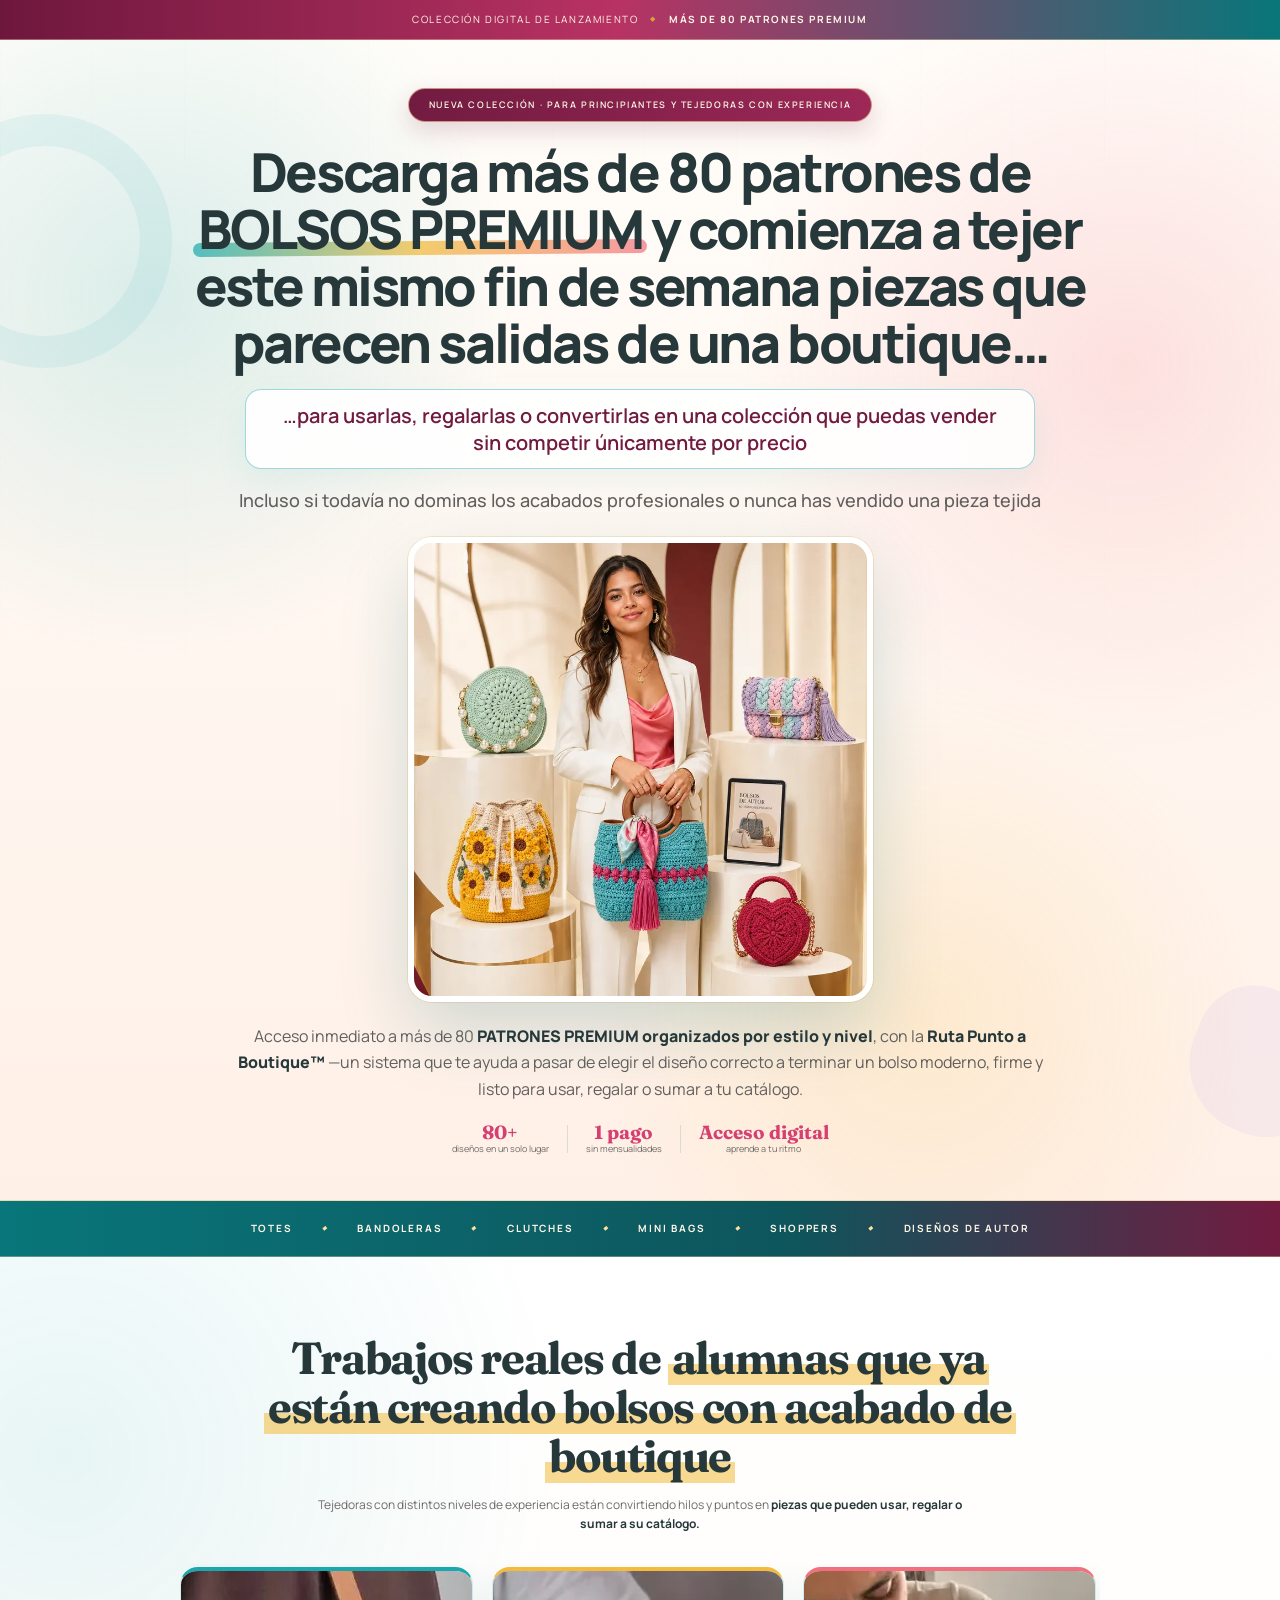
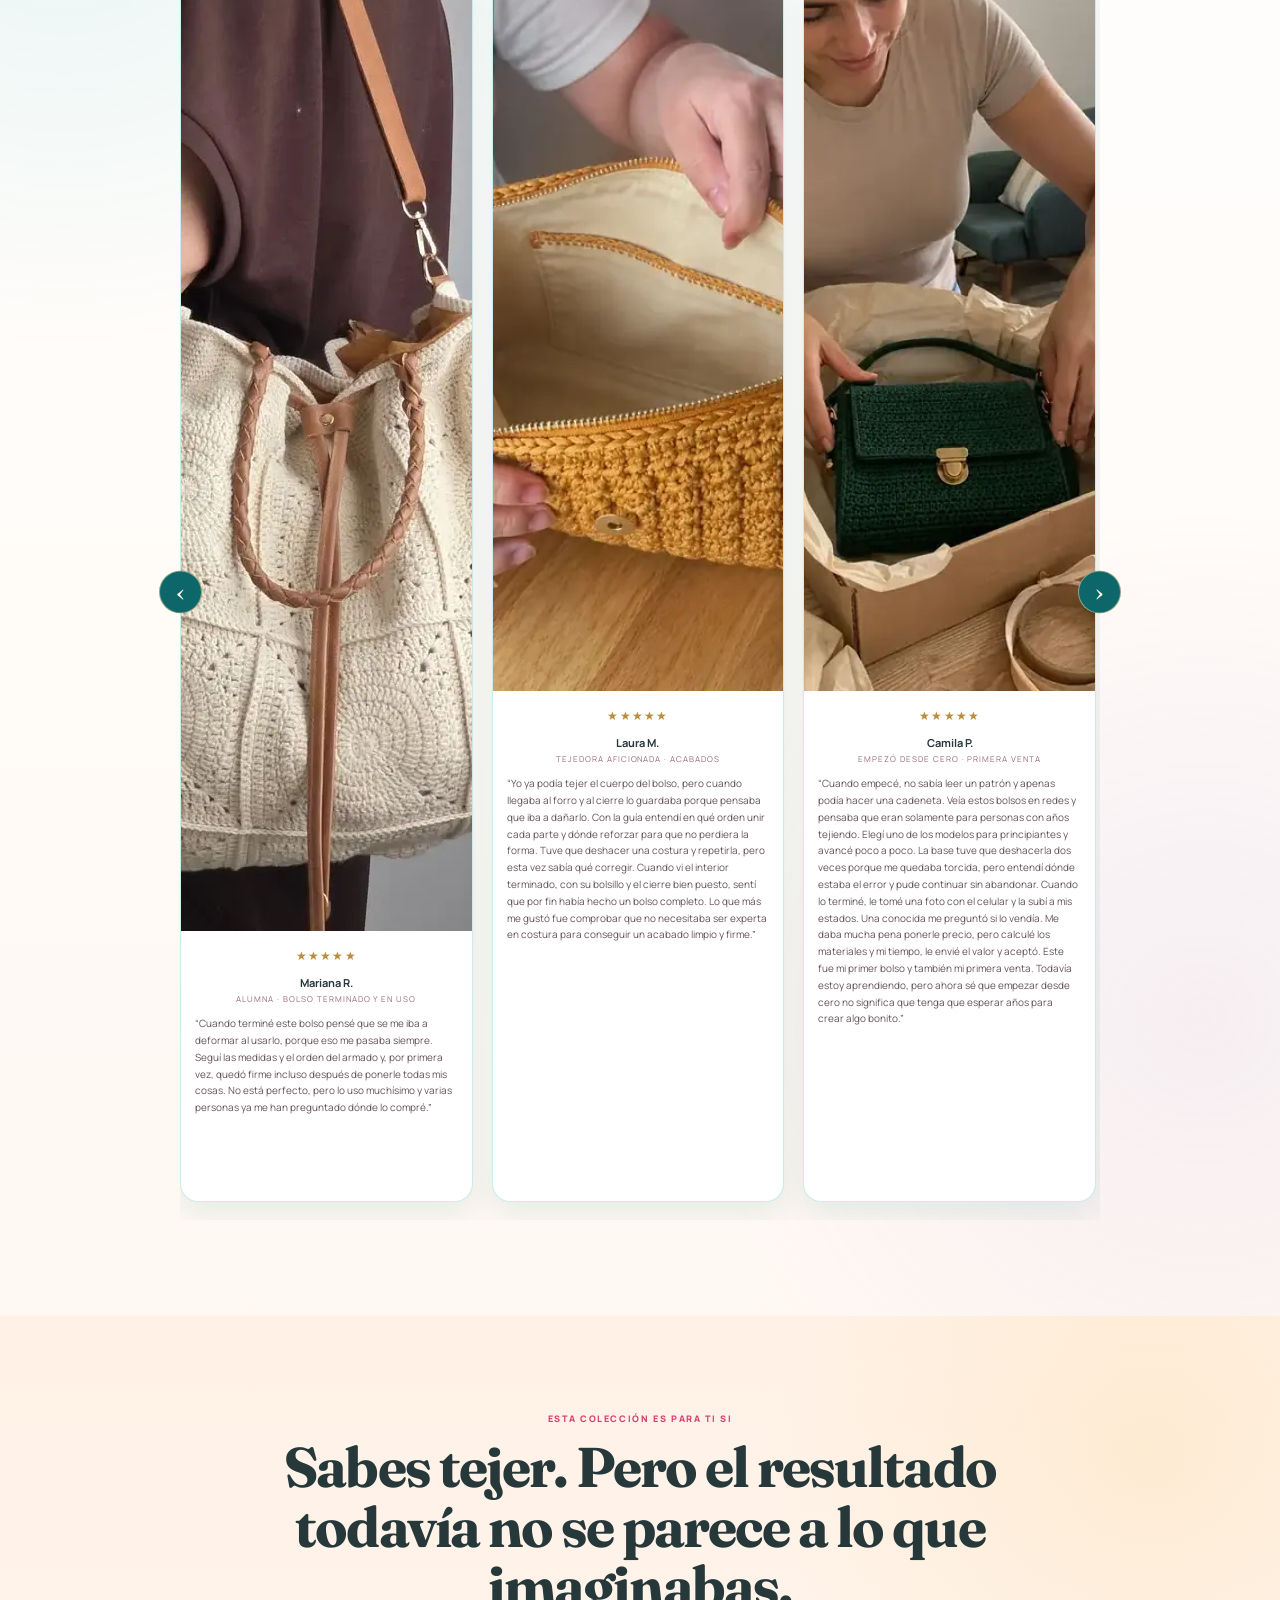
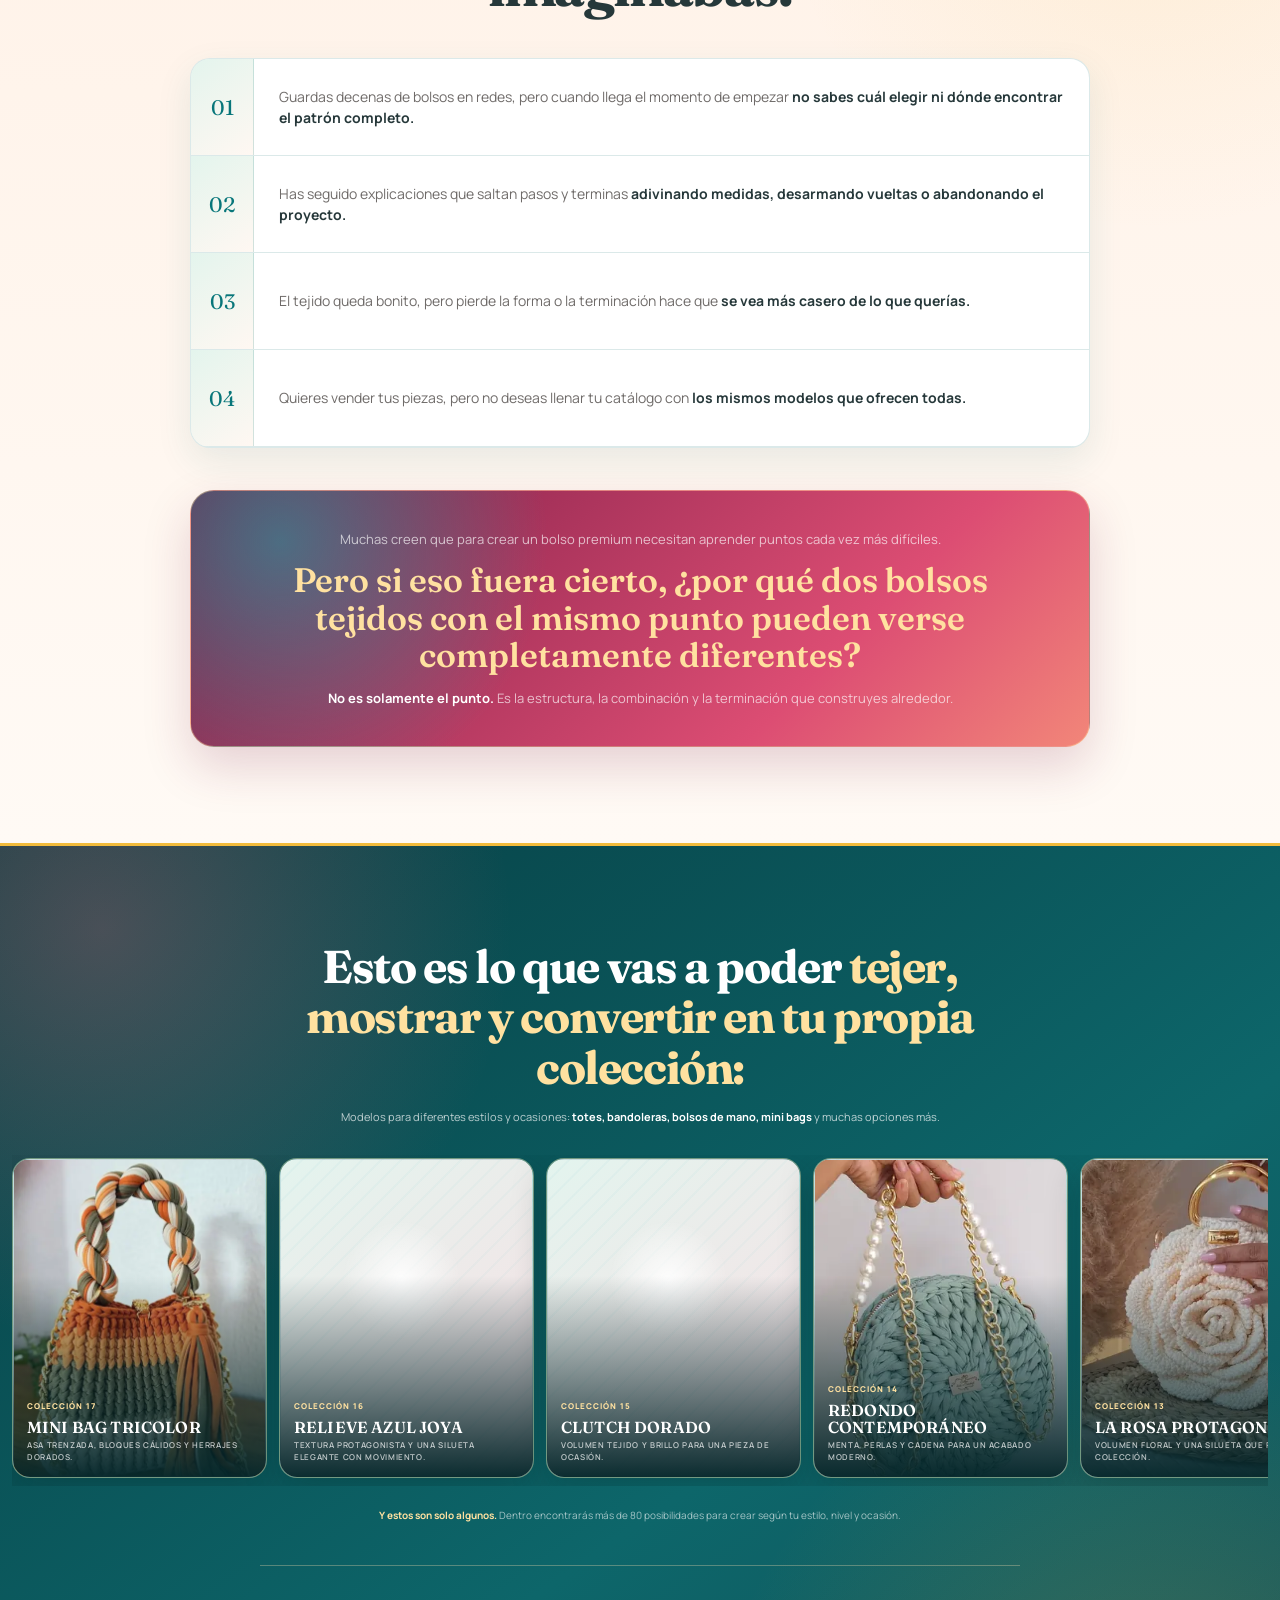
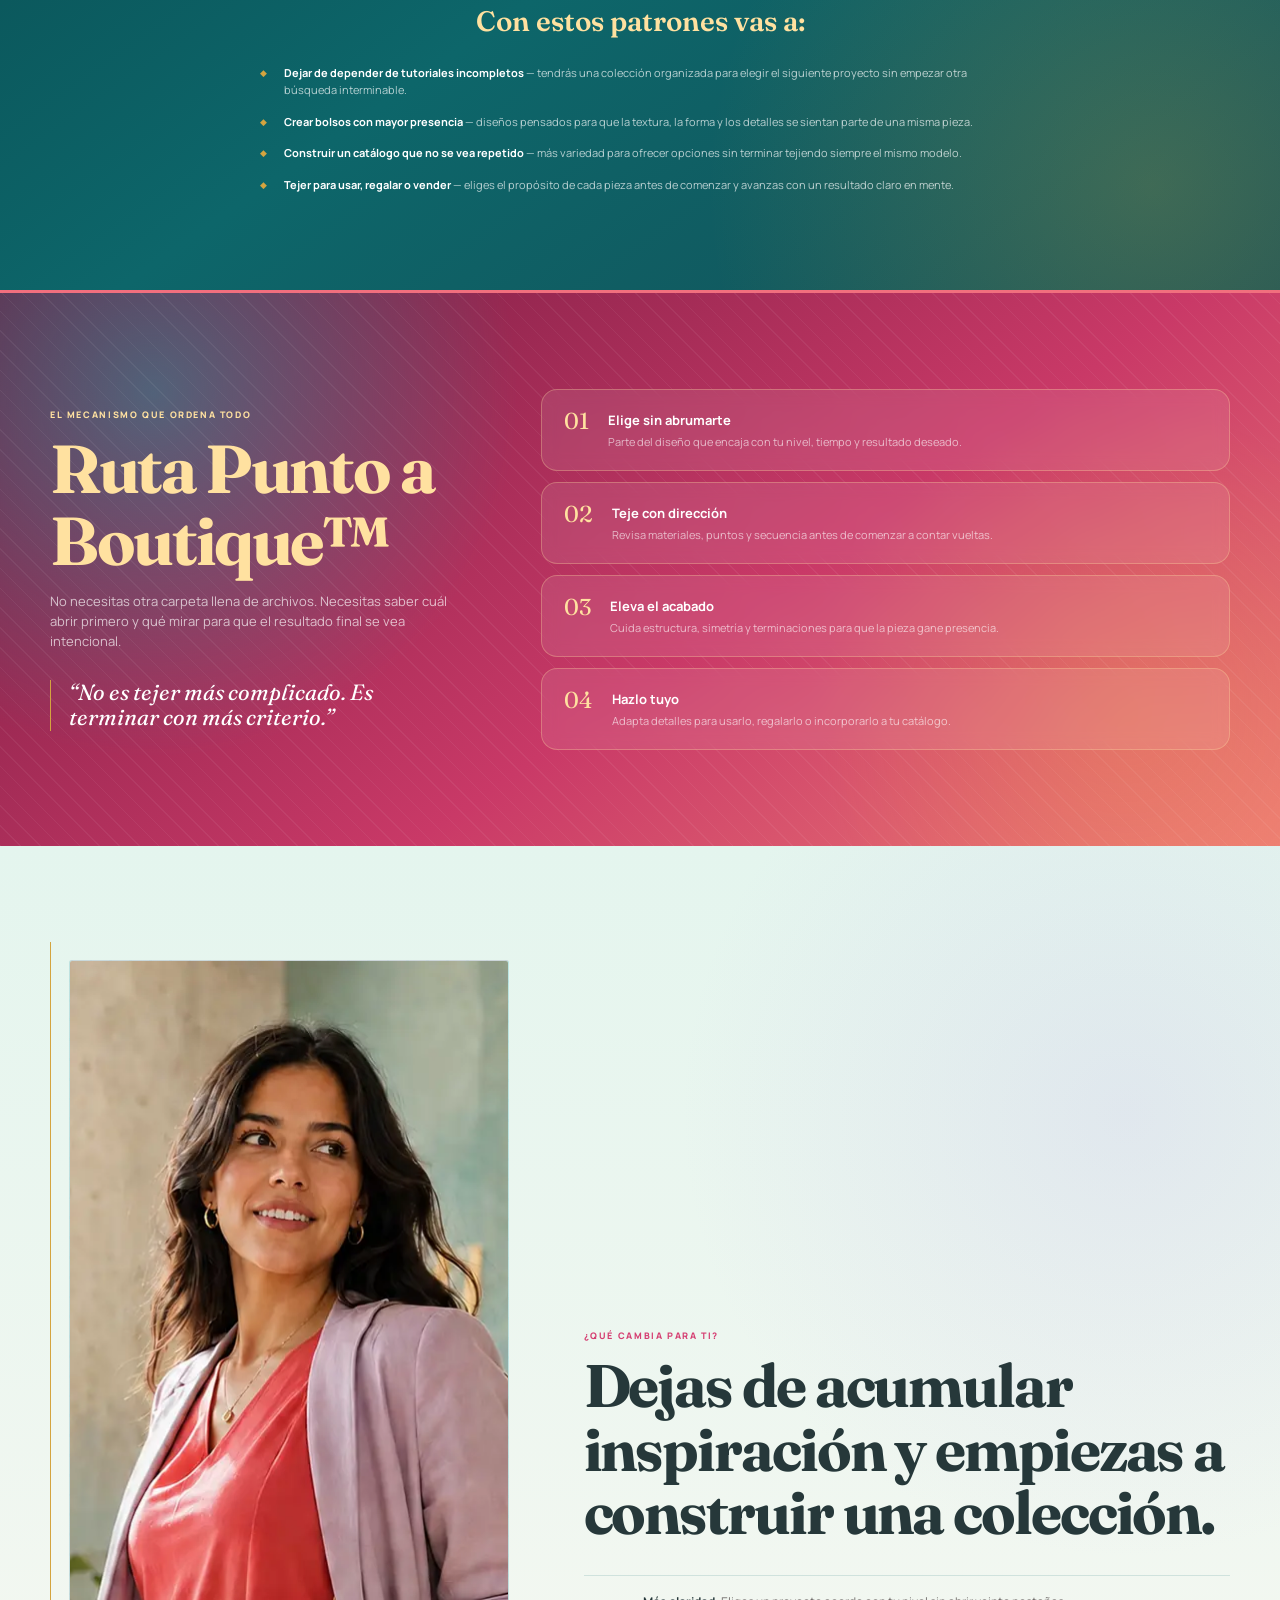
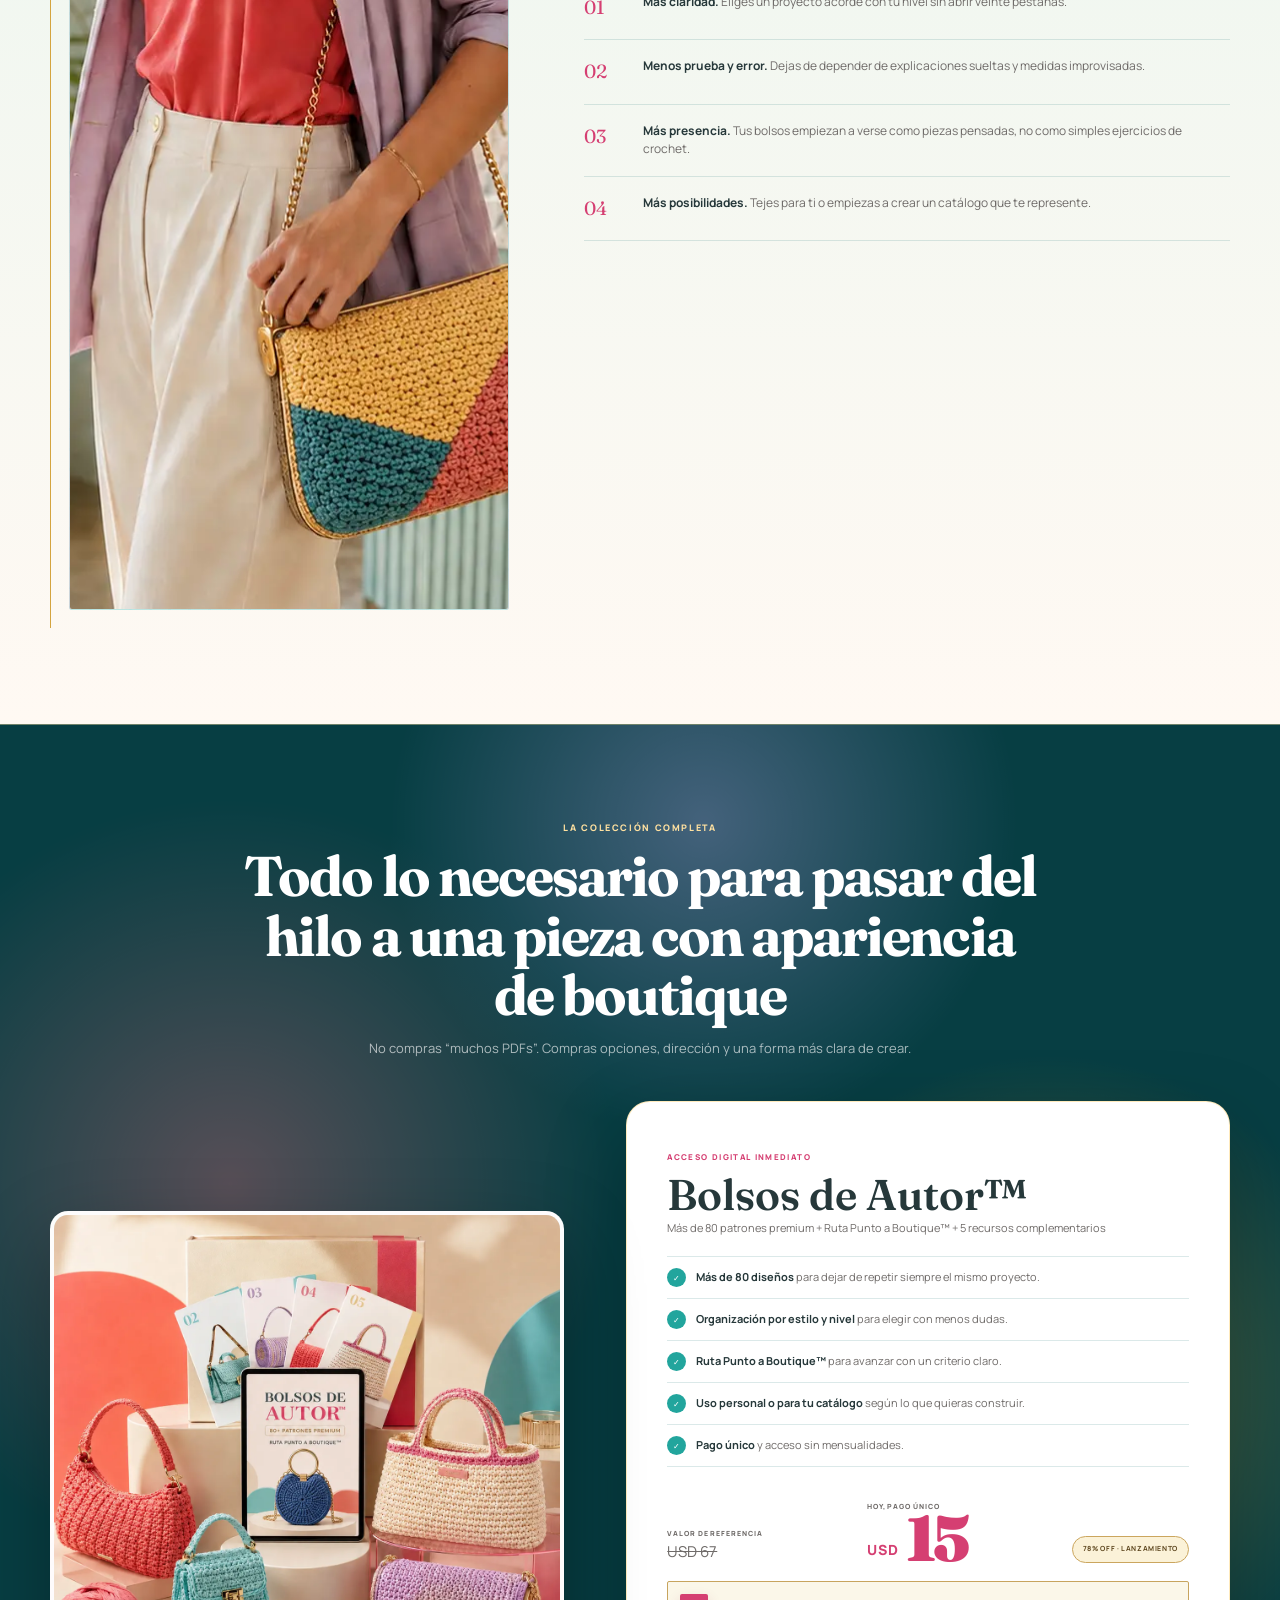
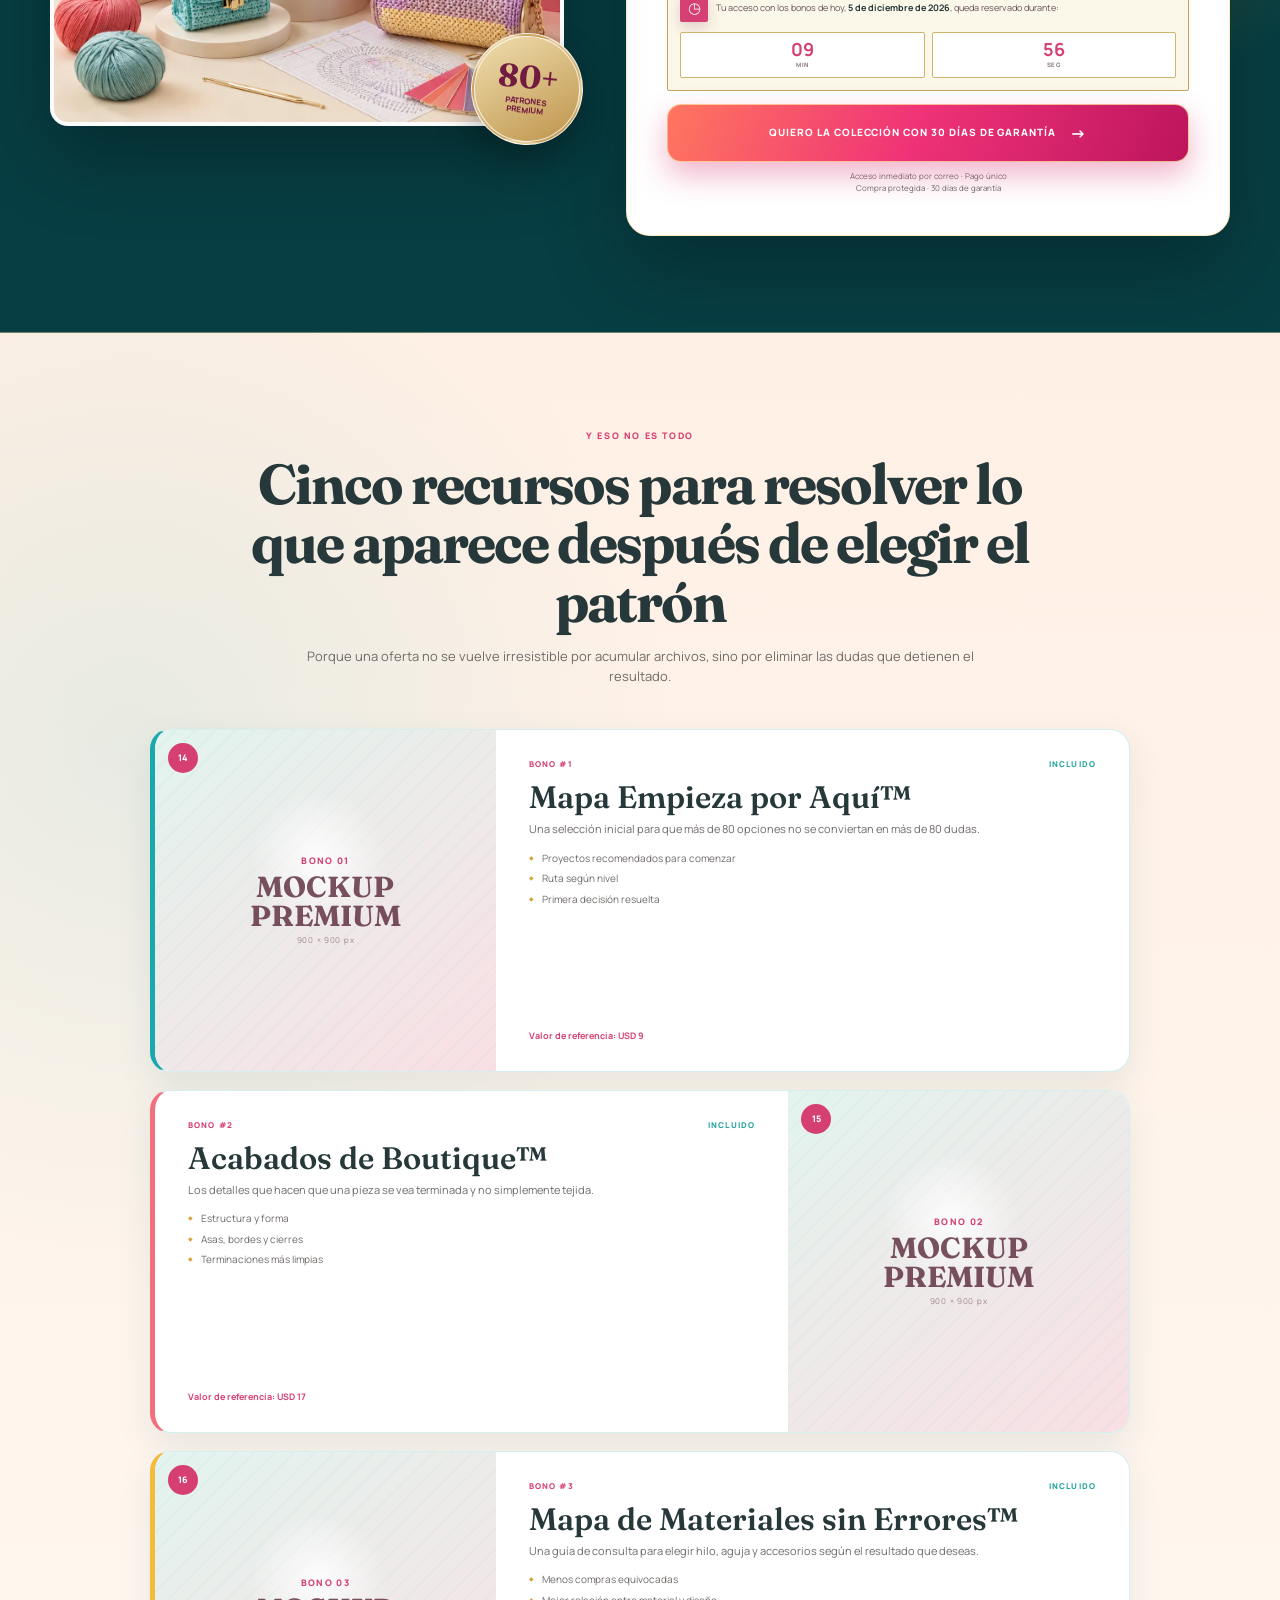
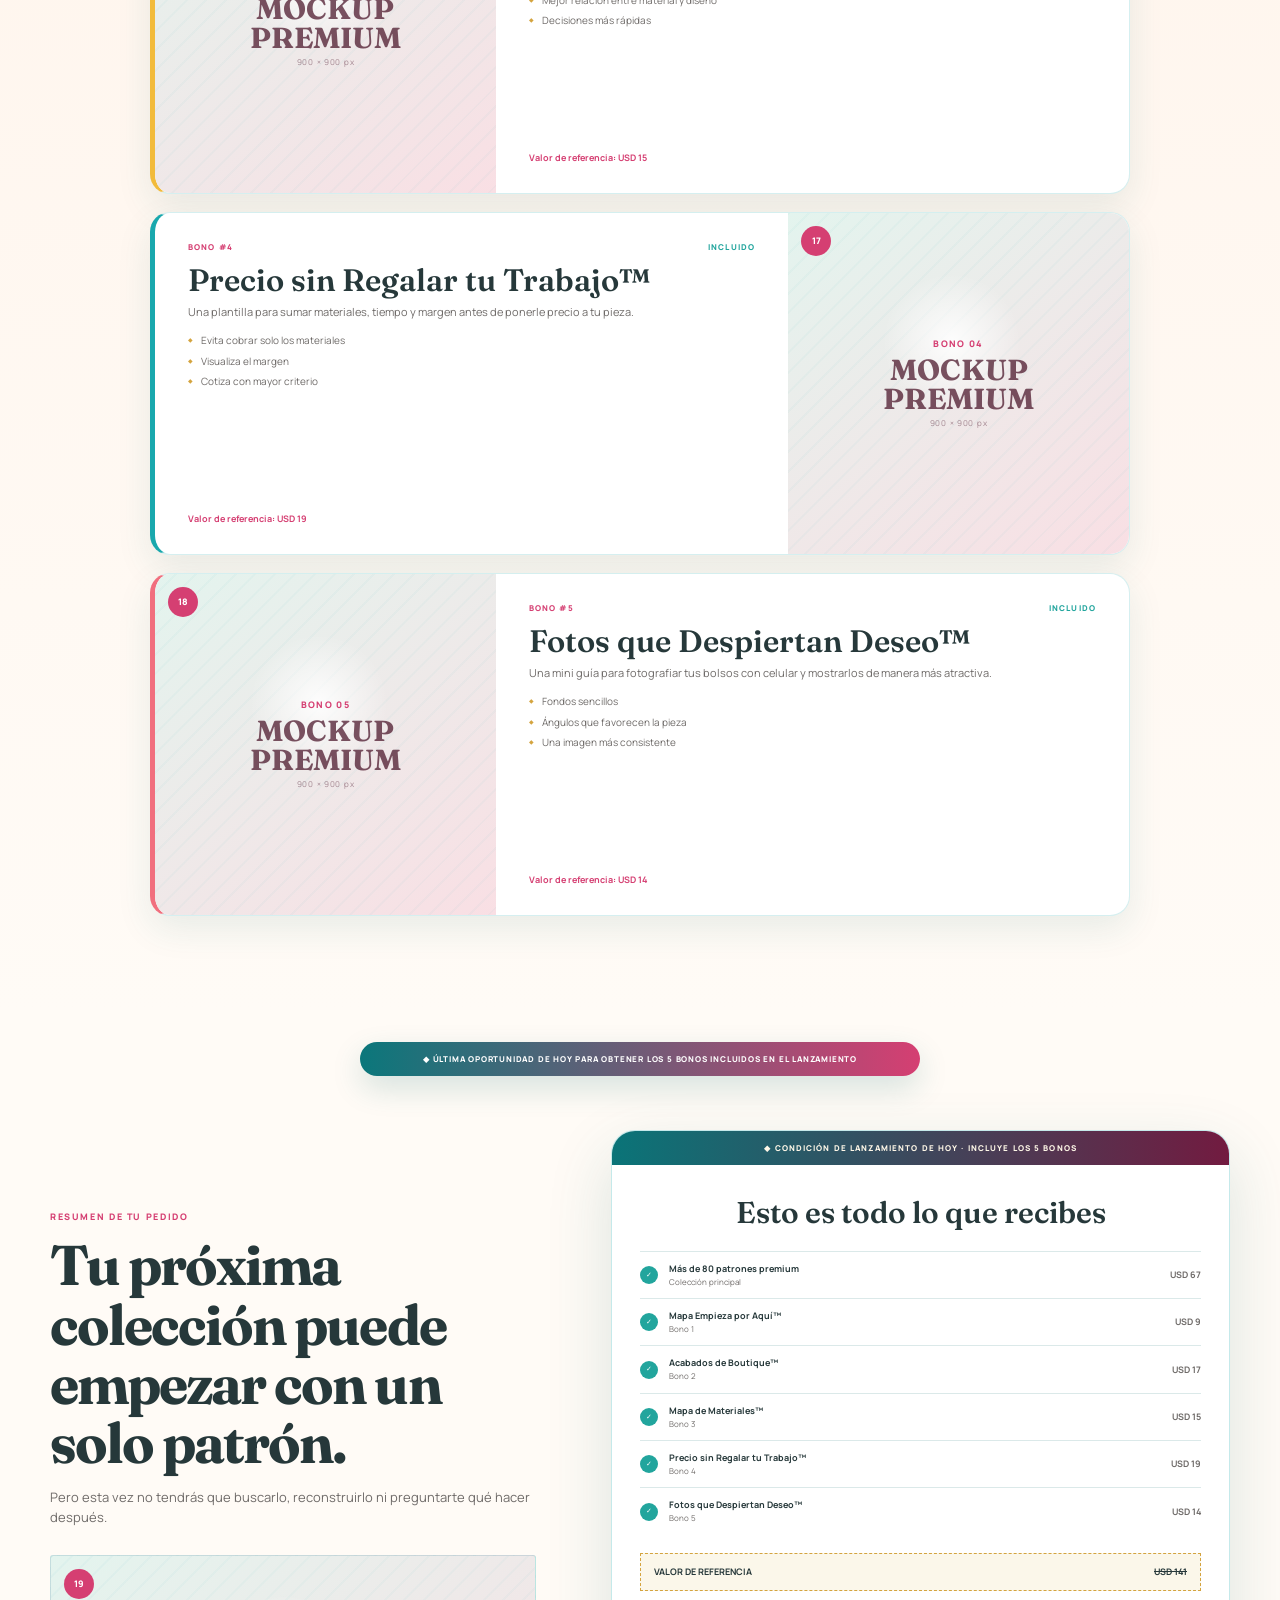
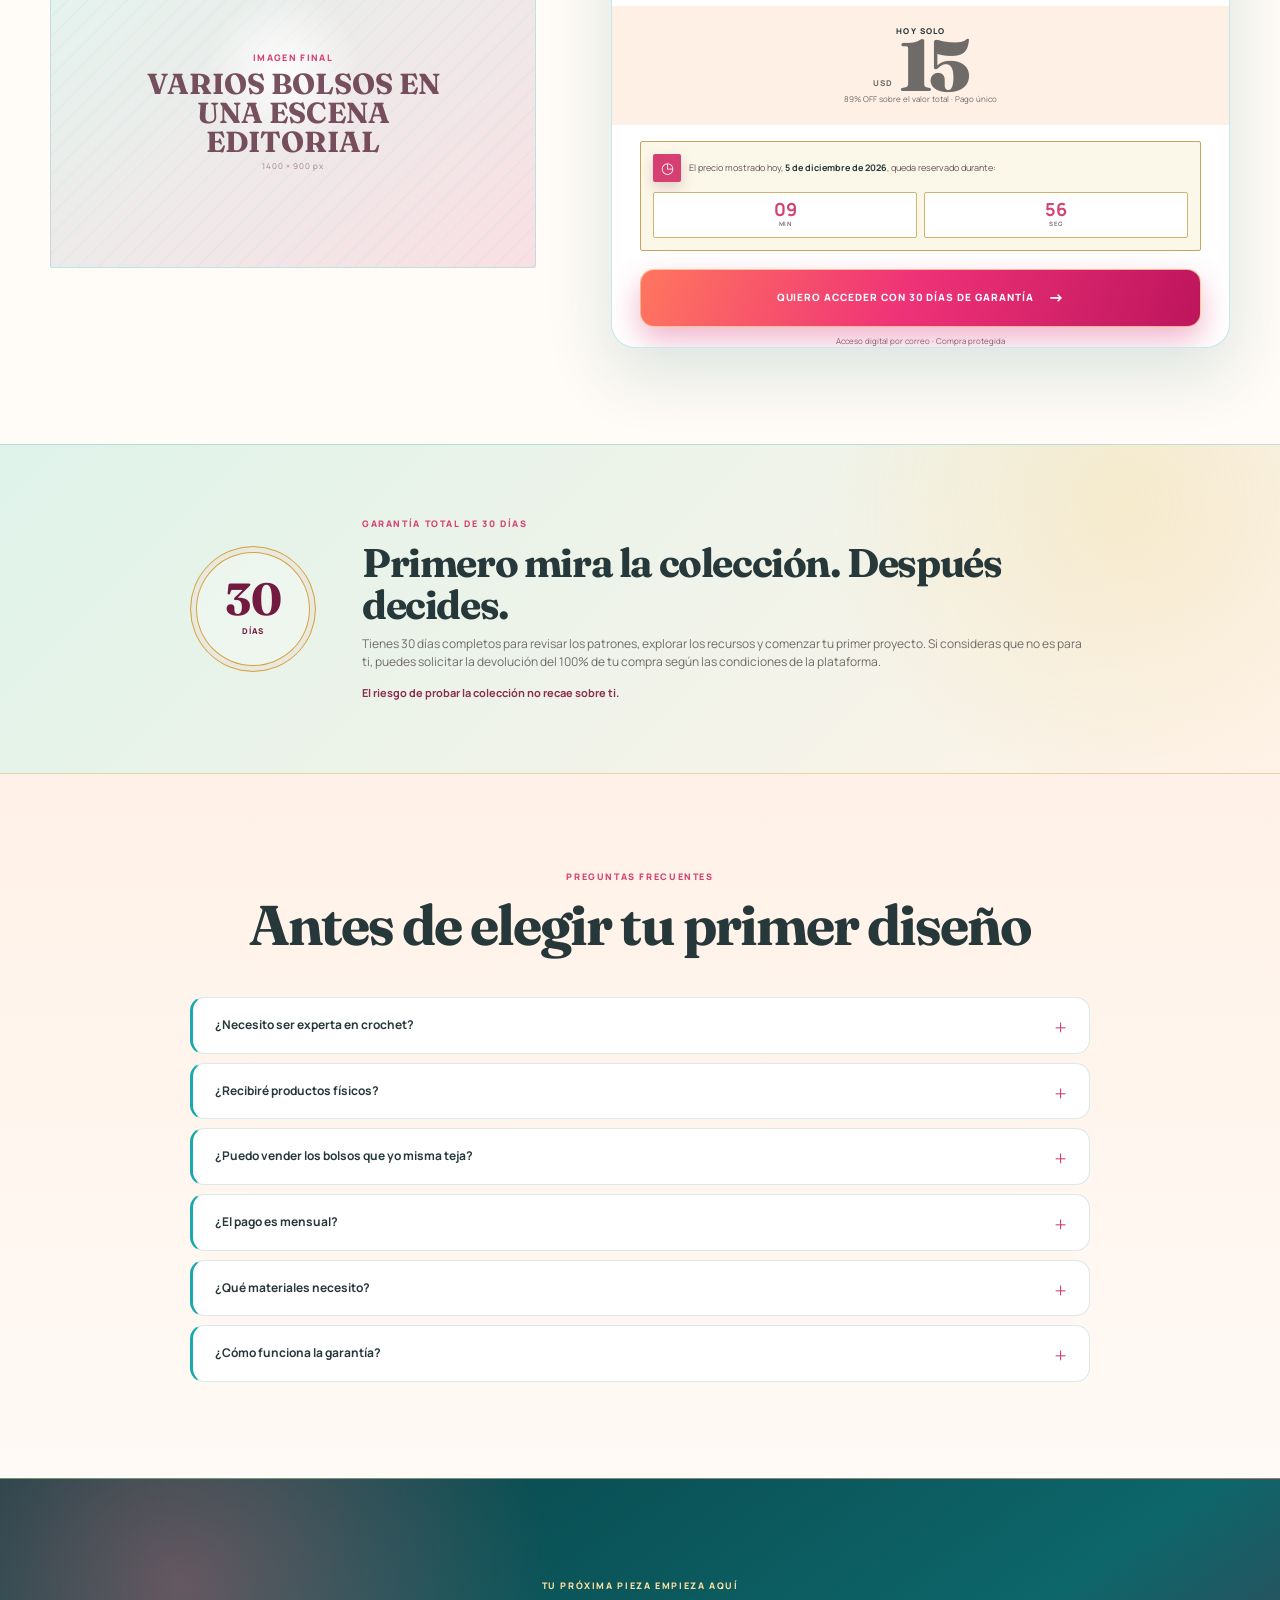
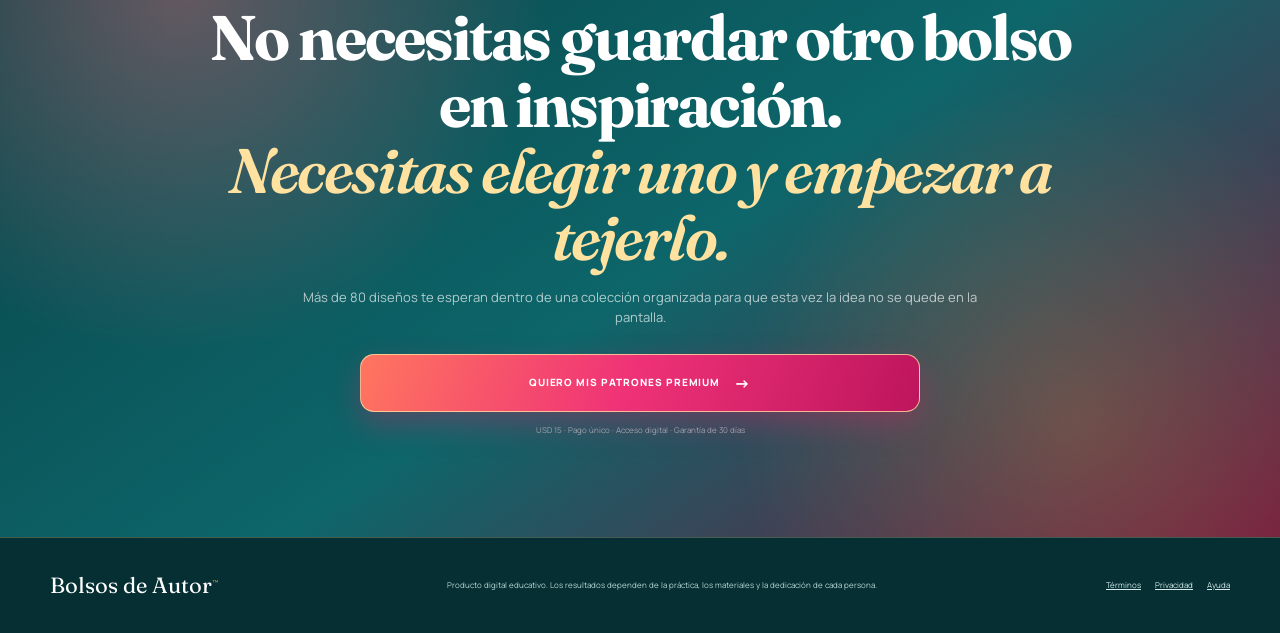
==== commit 8c5c4b30: "Update index.html" ====
--- a/index.html
+++ b/index.html
@@ -99,6 +99,7 @@
 .media-placeholder--model { aspect-ratio:3/4; border:0; }
 .media-placeholder--portrait { aspect-ratio:4/5; border-radius:3px; }
 .media-placeholder--pack { aspect-ratio:1; border-color:rgba(255,255,255,.2); border-radius:4px; box-shadow:0 30px 80px rgba(0,0,0,.3); }
+.media--pack { height:auto; aspect-ratio:1; border:4px solid rgba(255,255,255,.88); border-radius:18px; box-shadow:0 30px 80px rgba(0,0,0,.3); object-fit:contain; object-position:center; }
 .media-placeholder--bonus { aspect-ratio:1; border:0; }
 .media-placeholder--landscape { aspect-ratio:14/9; margin-top:28px; border-radius:3px; }
 
@@ -535,17 +536,17 @@
               <article class="story-card">
                 <img
                   class="media media--story"
-                  src="[data-uri]"
-                  alt="Alumna mostrando un bolso de crochet azul petróleo terminado"
+                  src="[data-uri]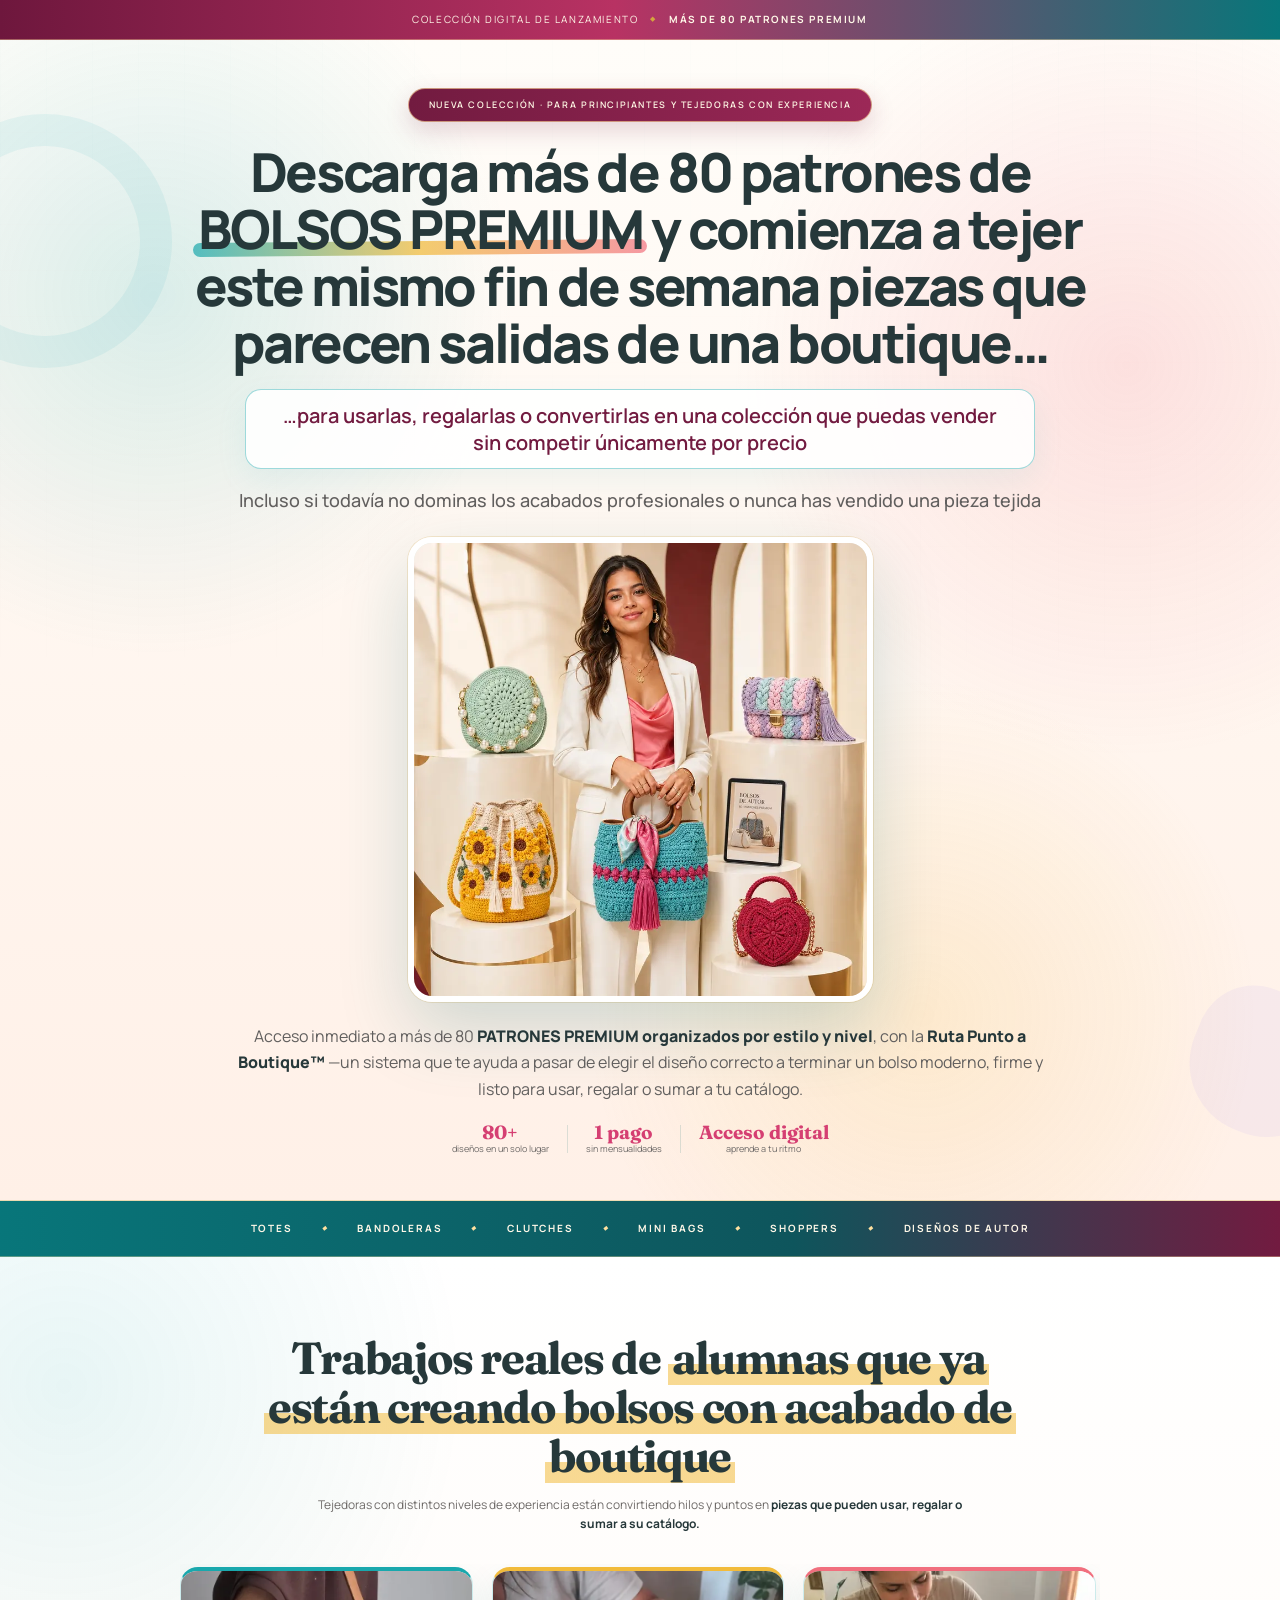
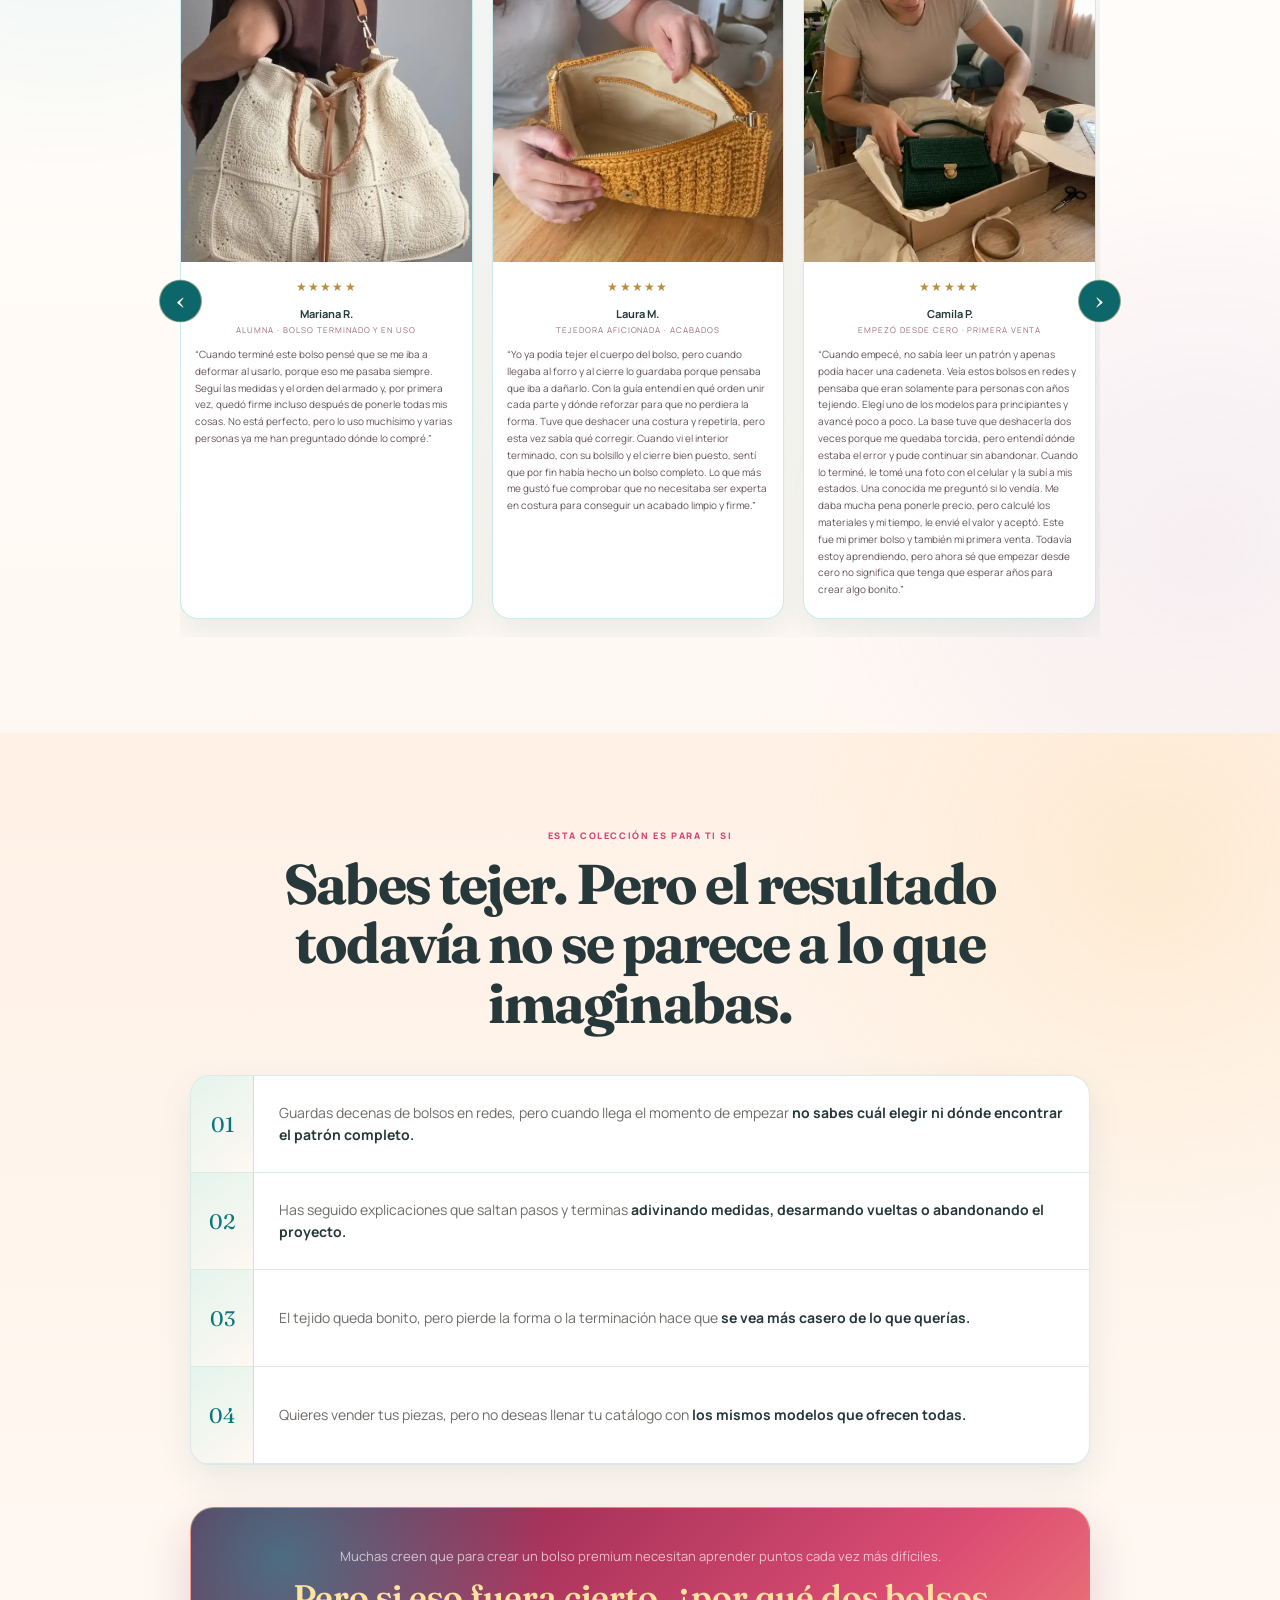
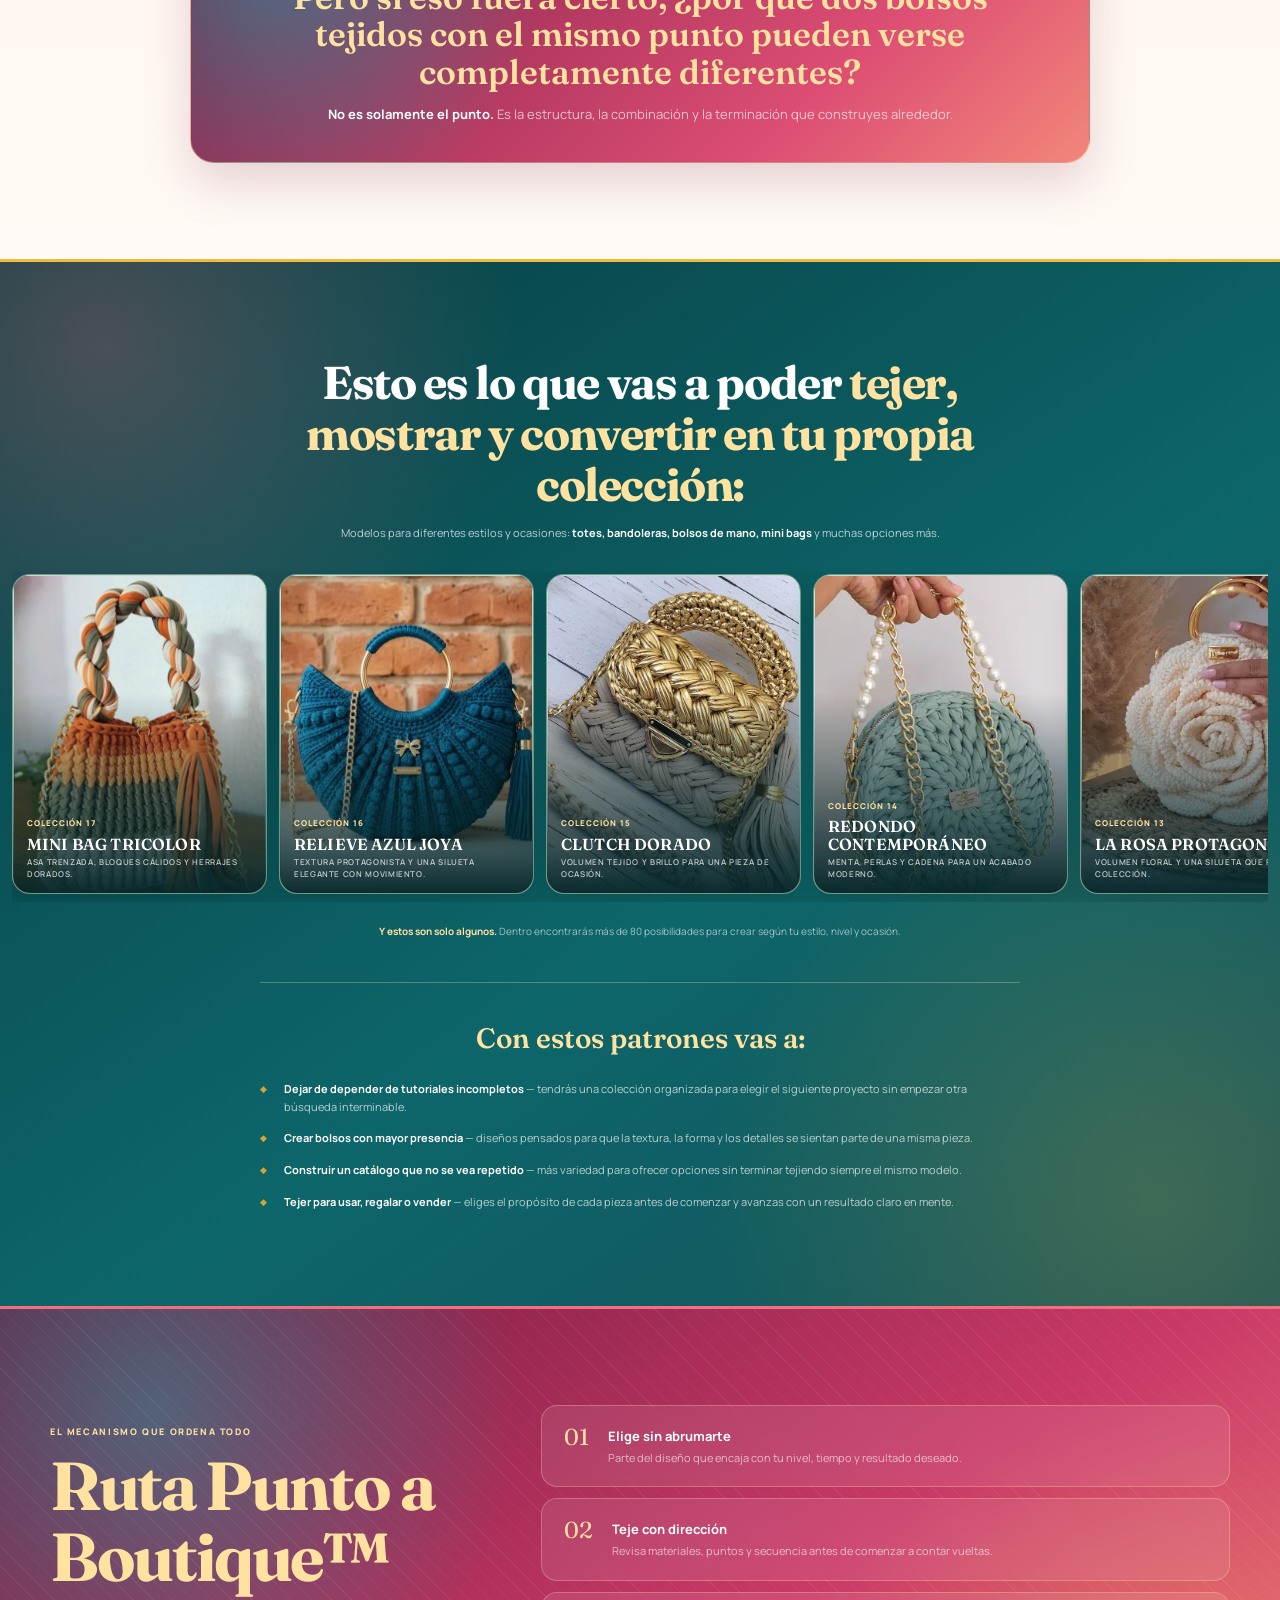
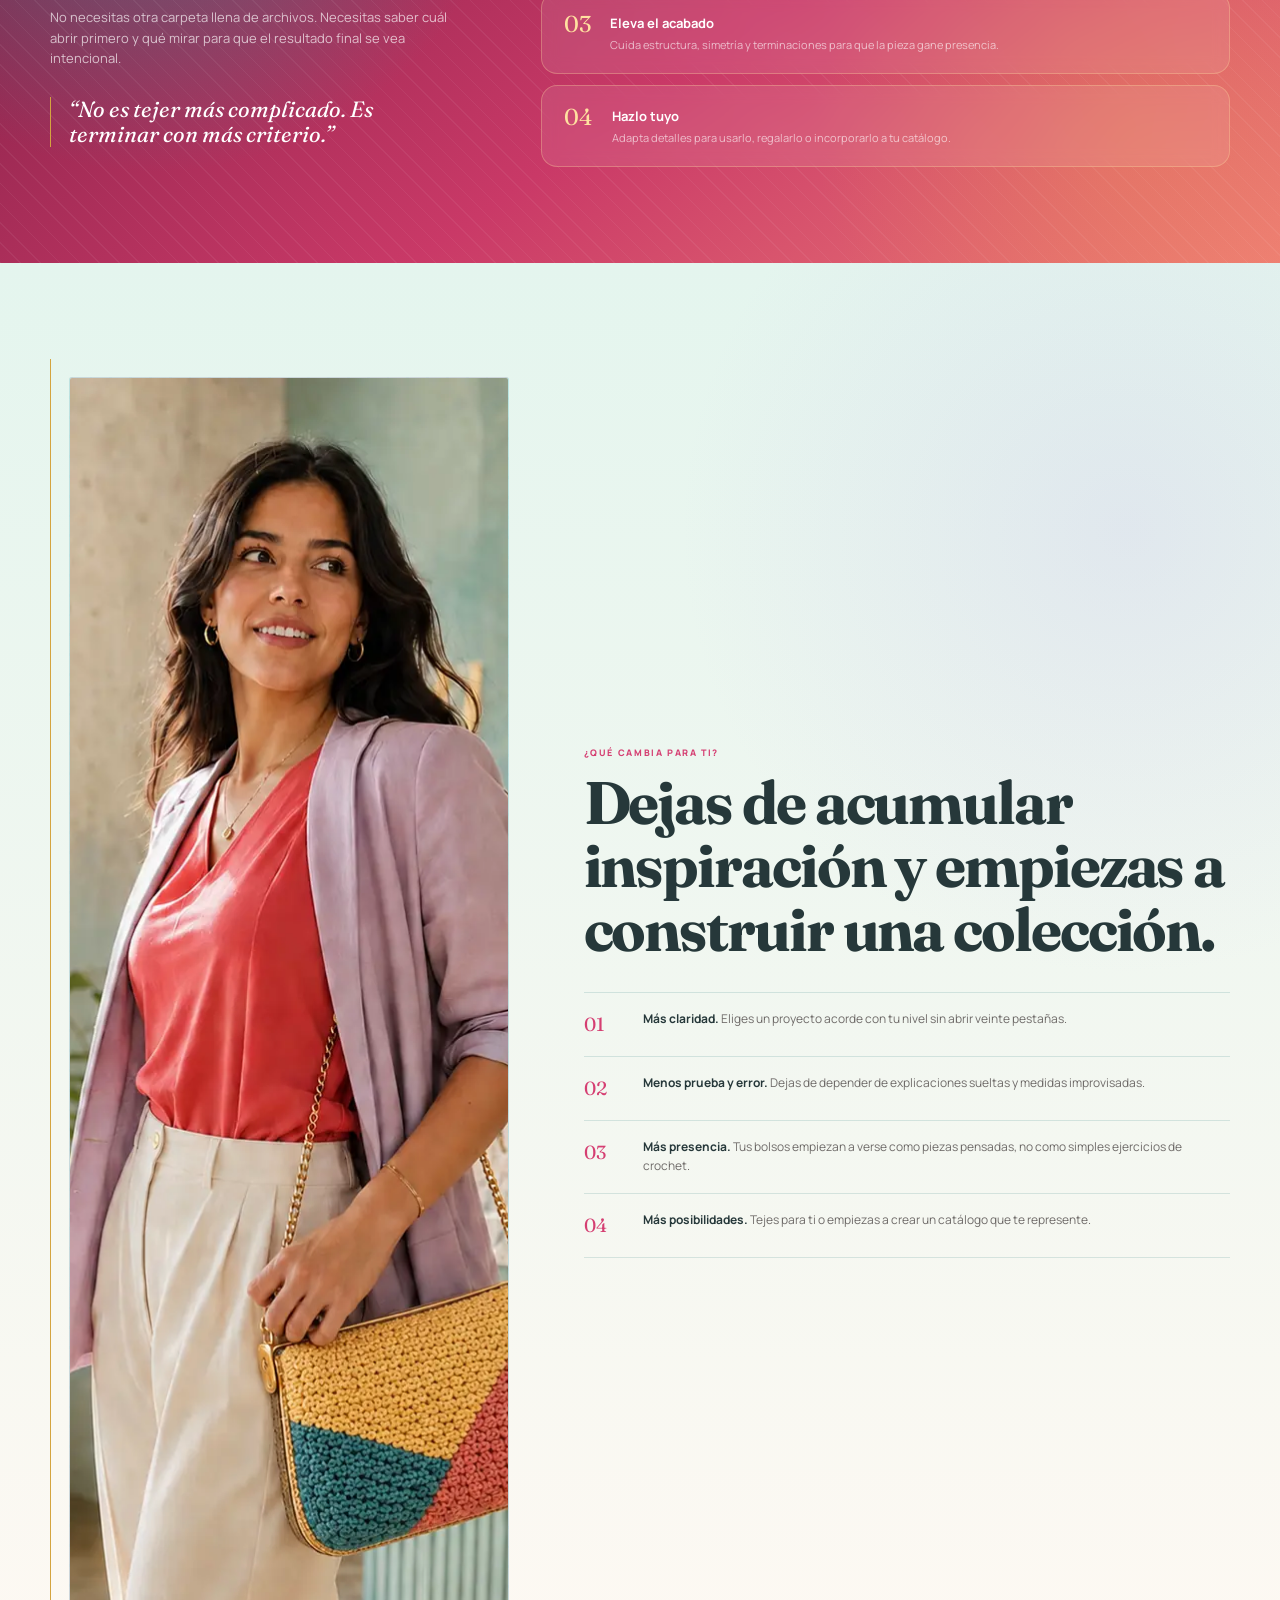
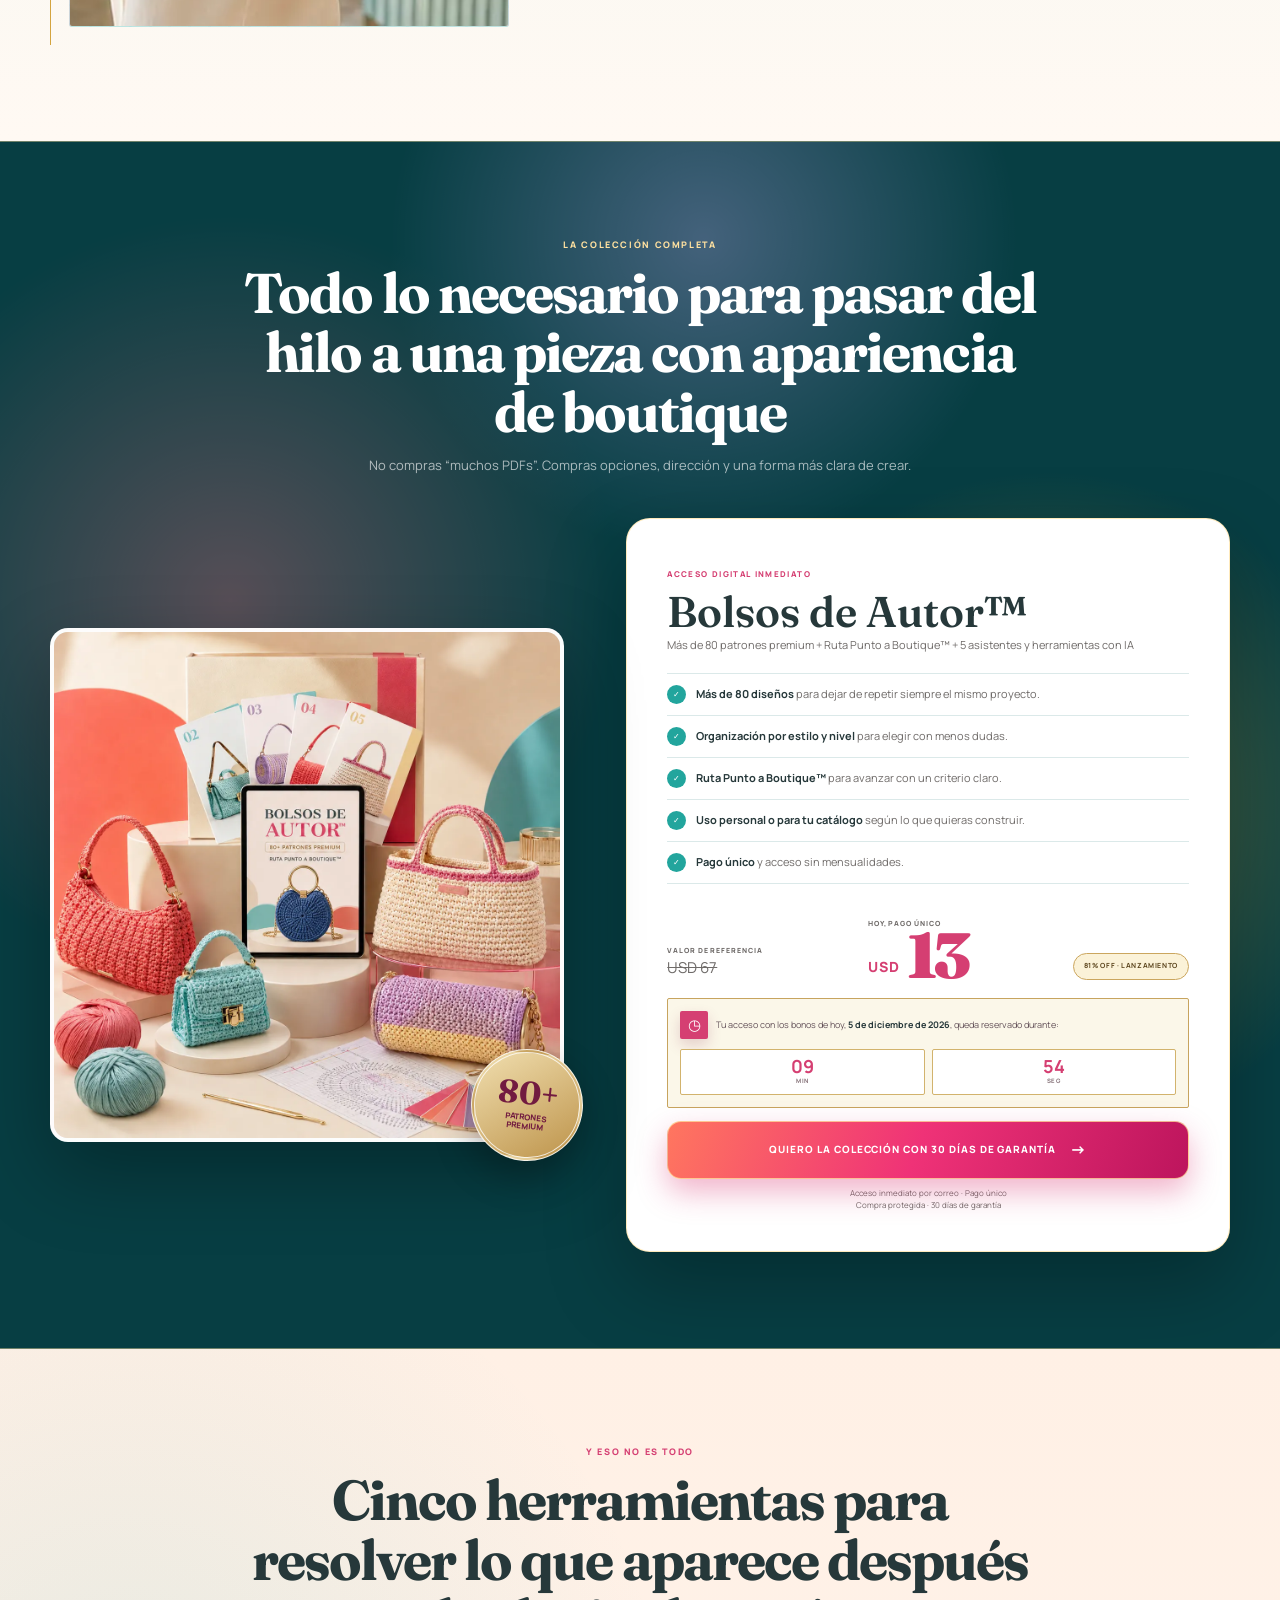
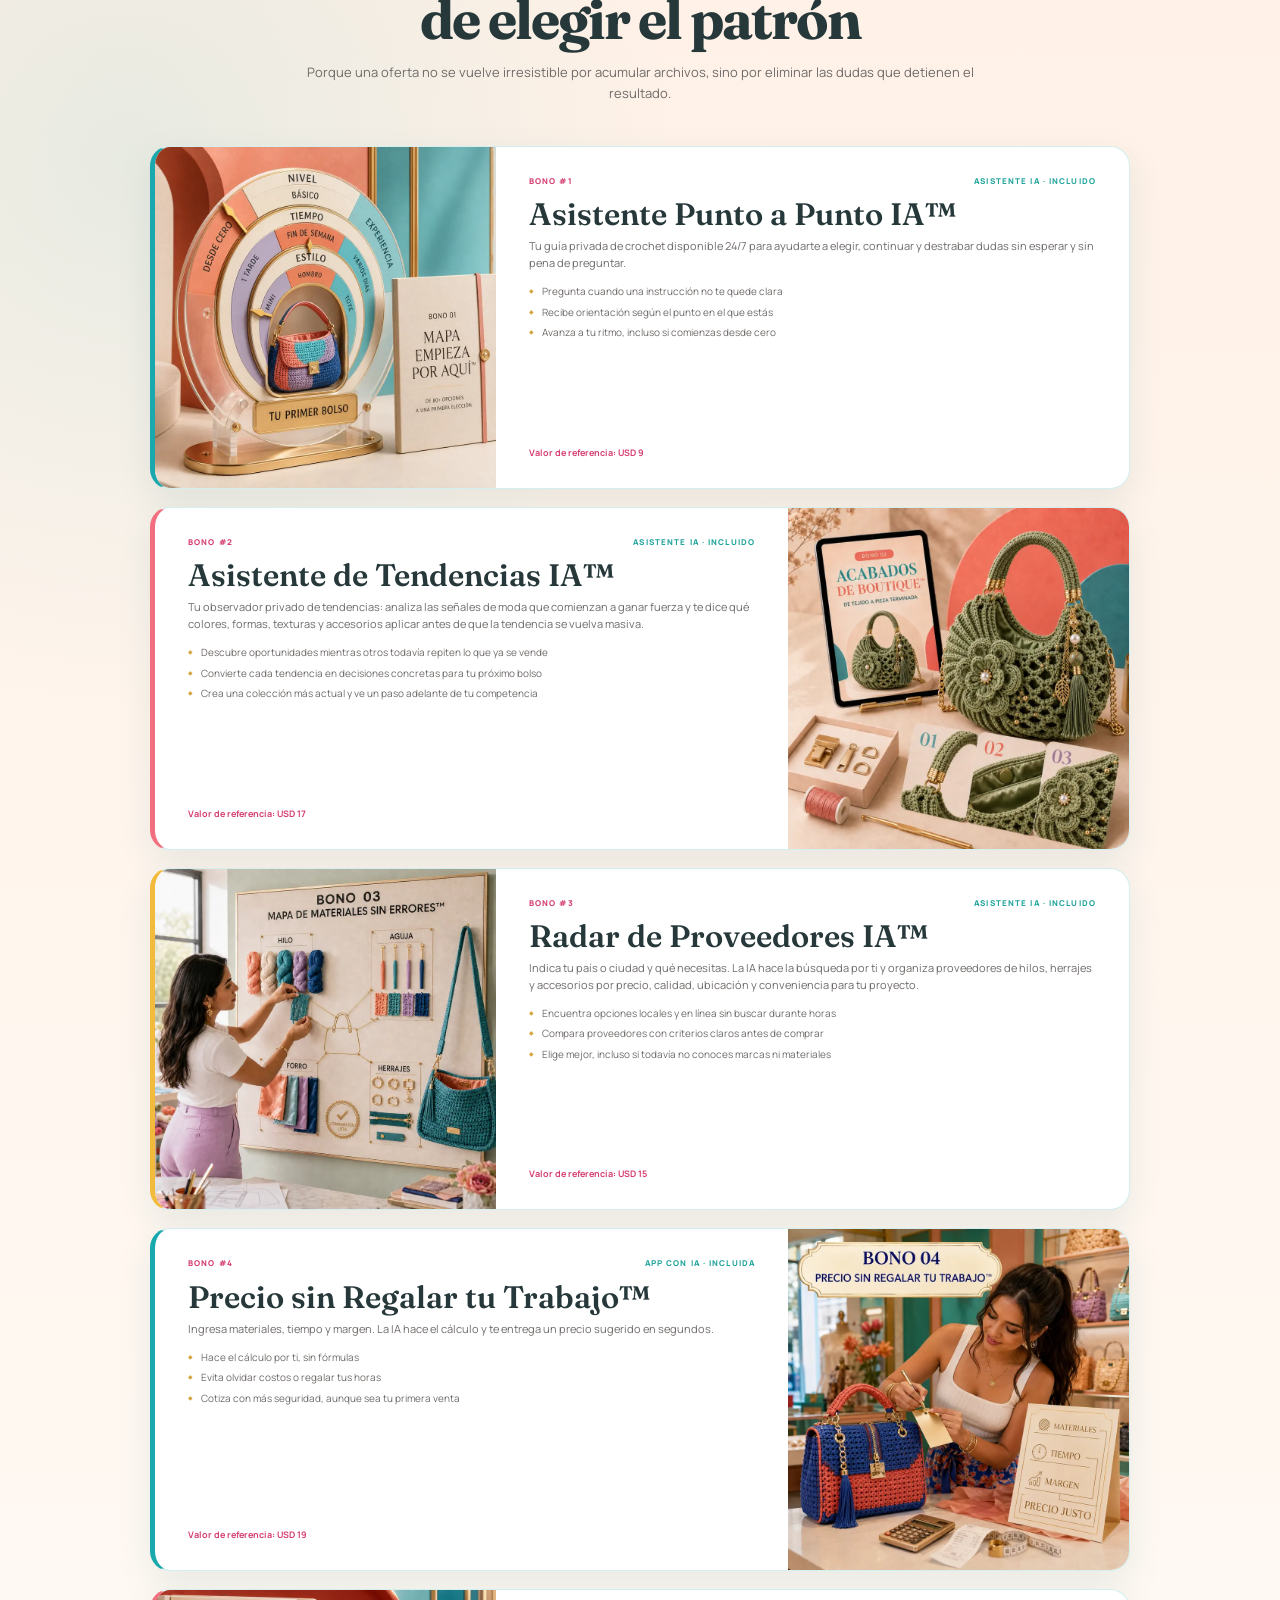
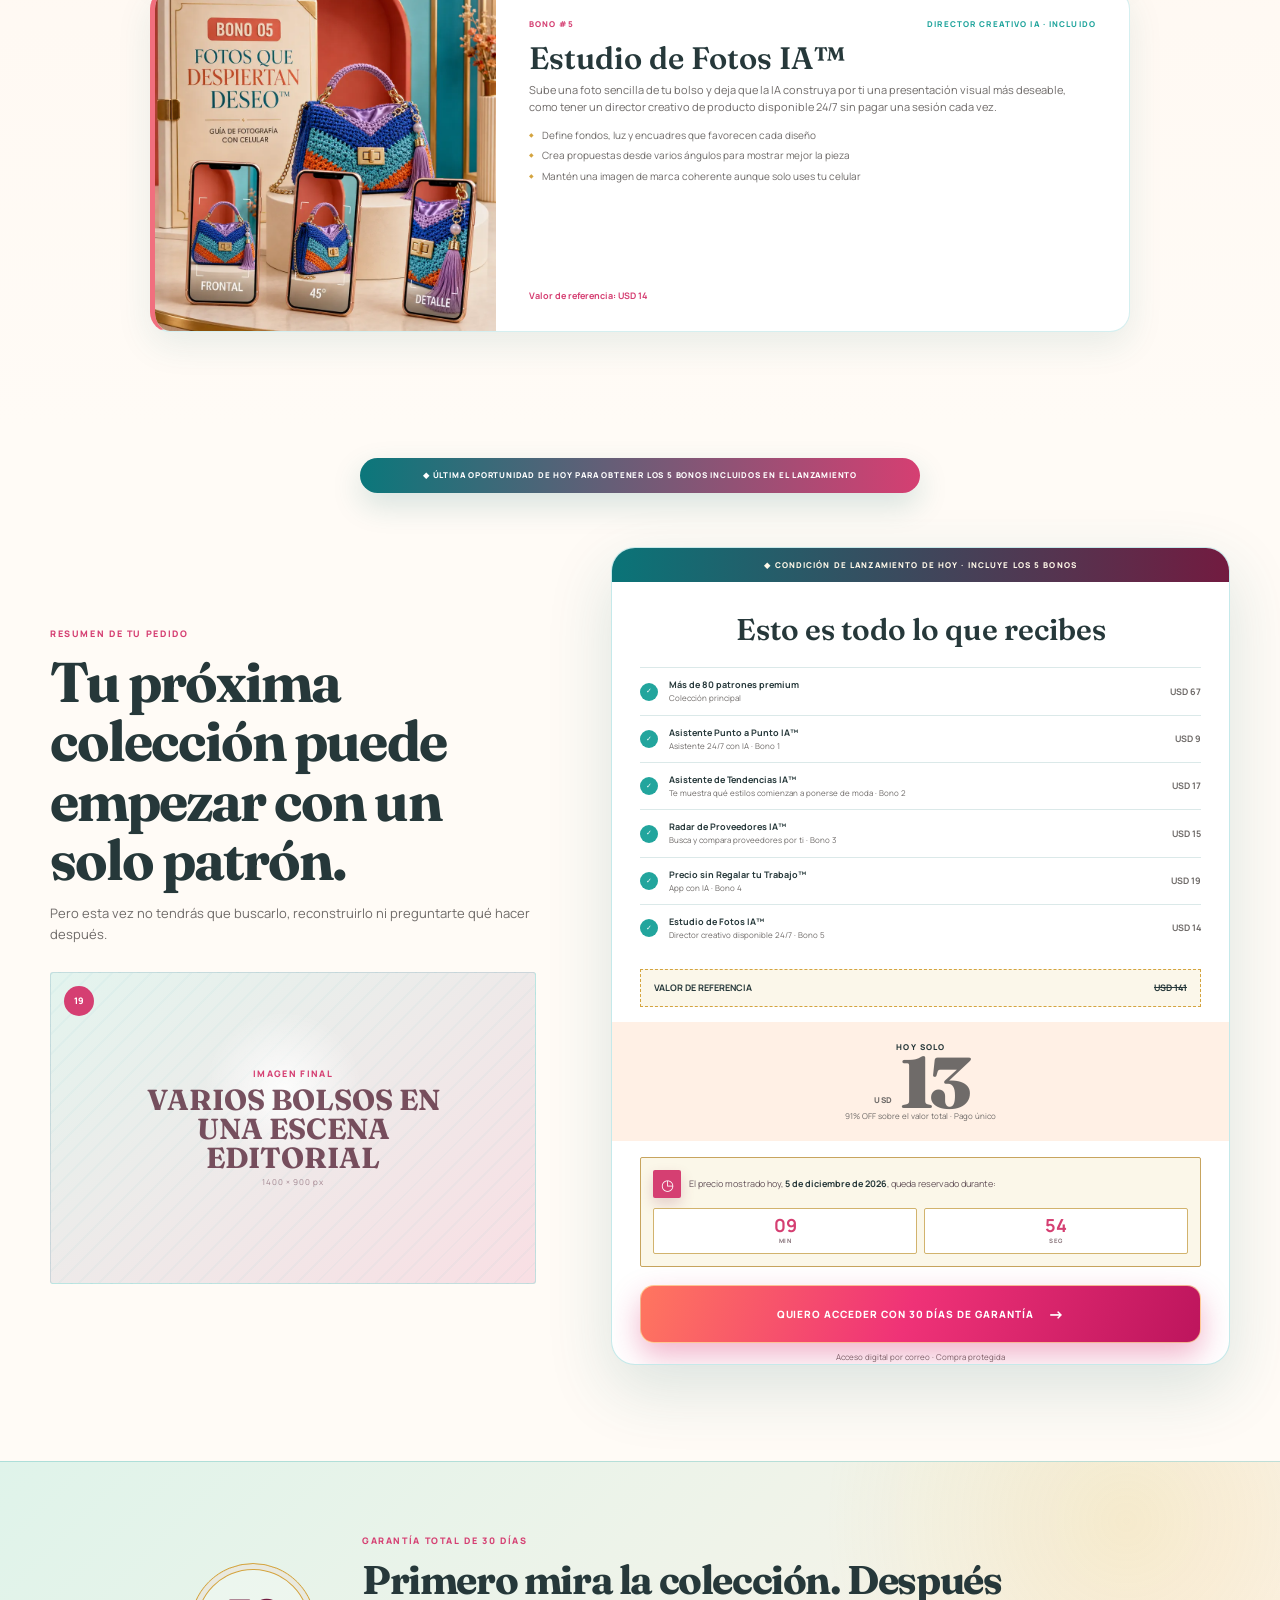
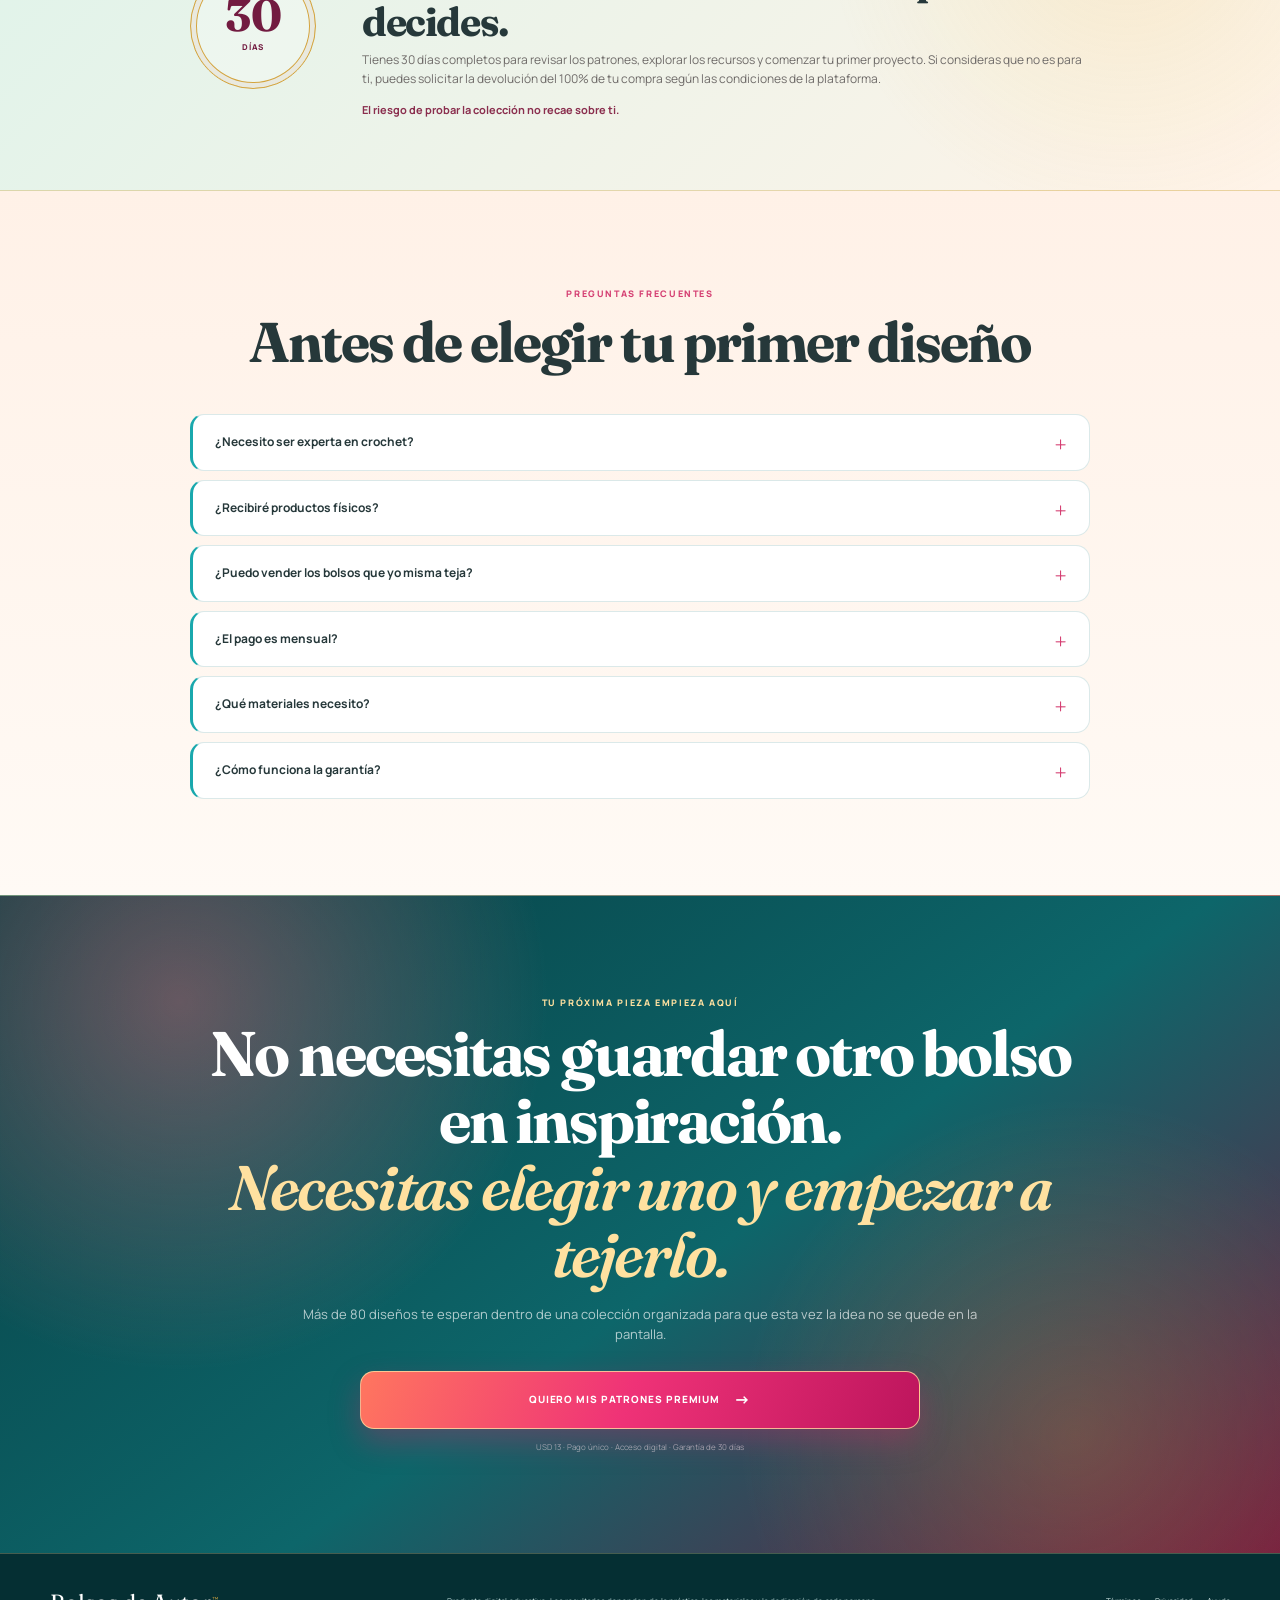
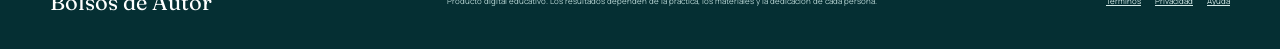
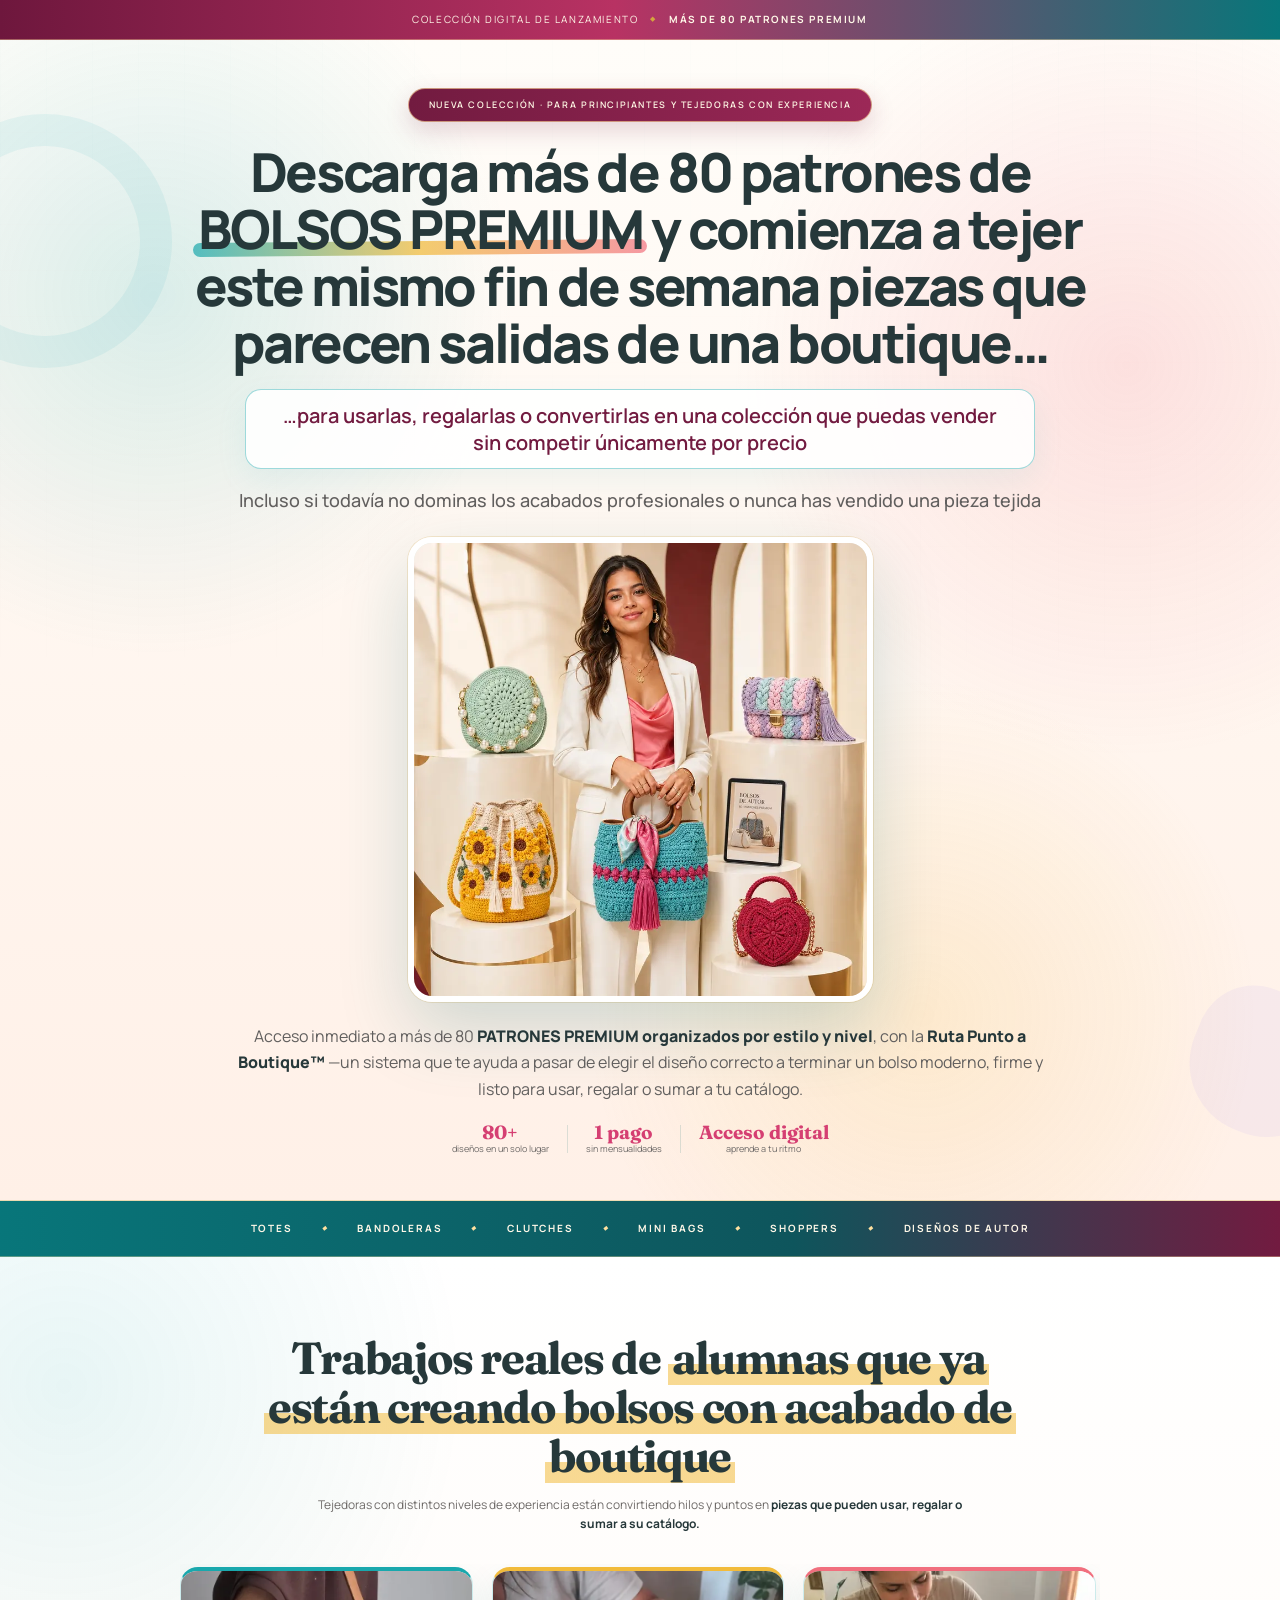
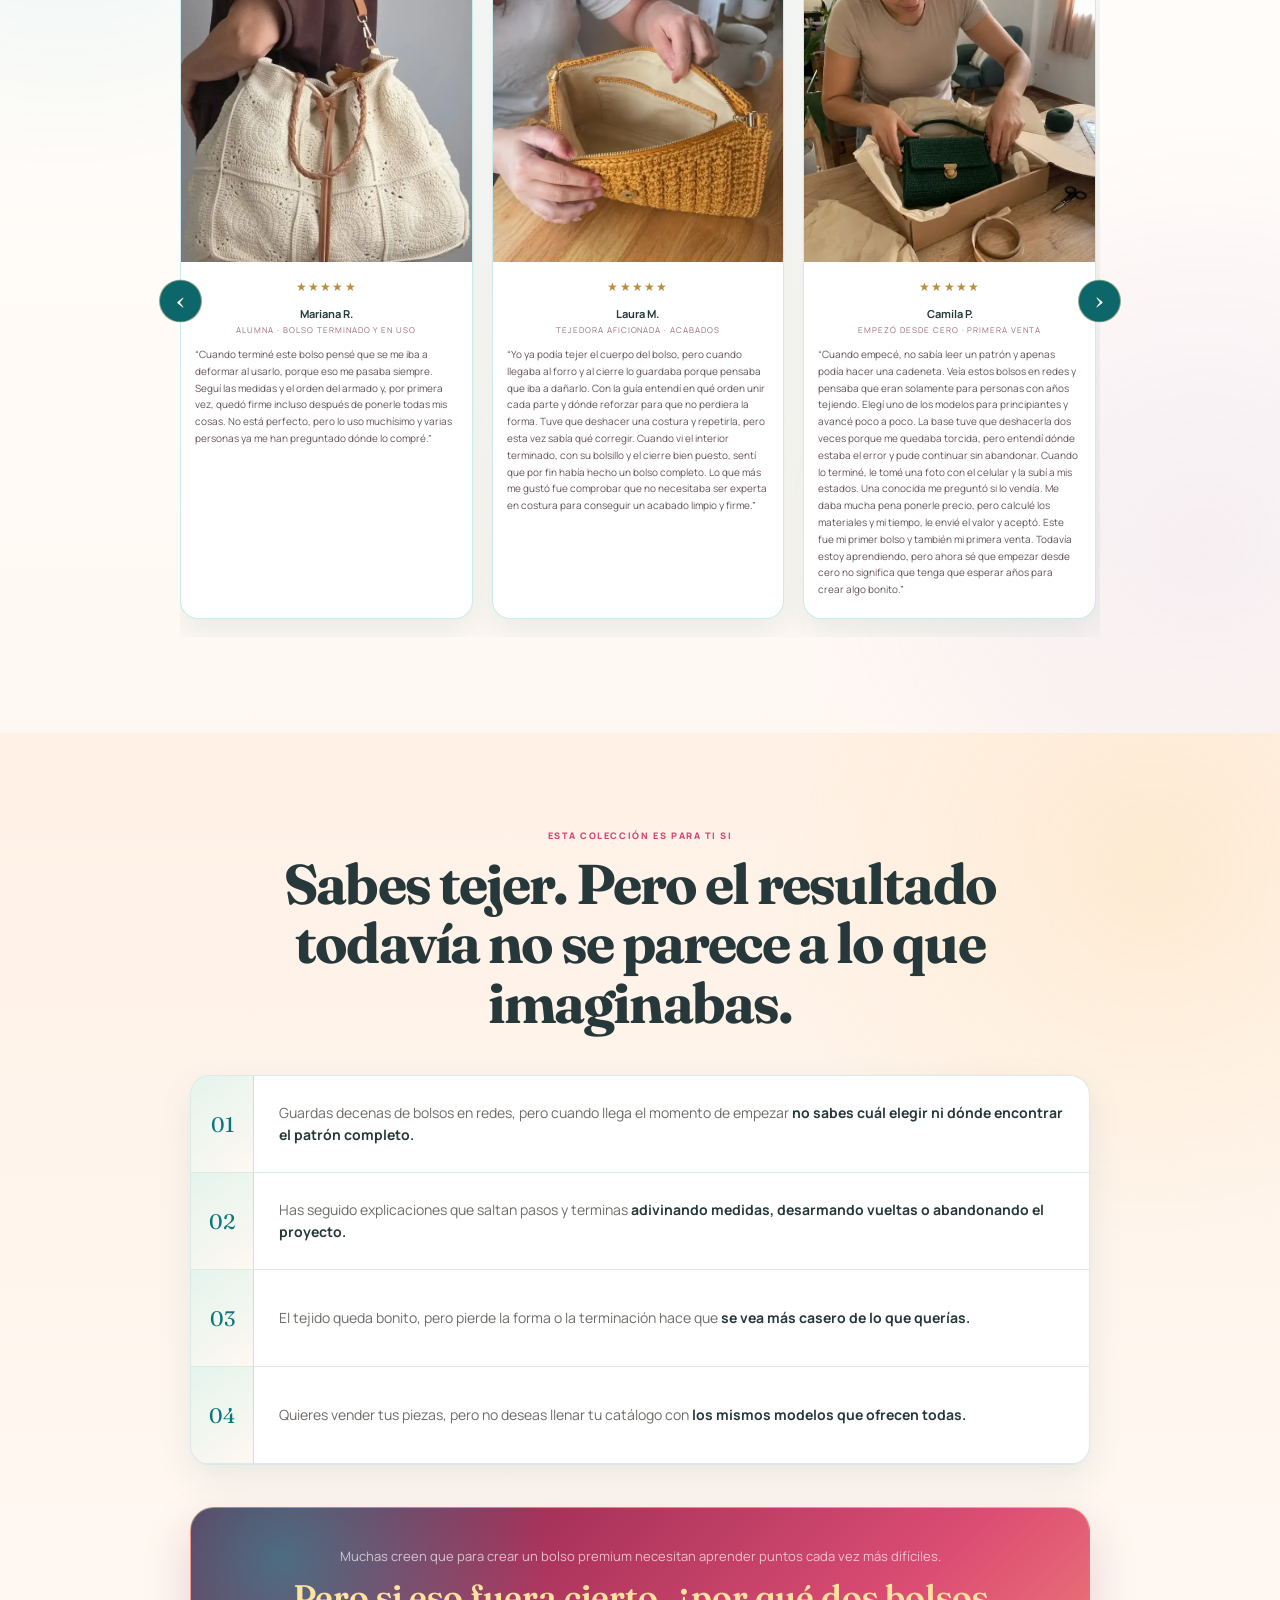
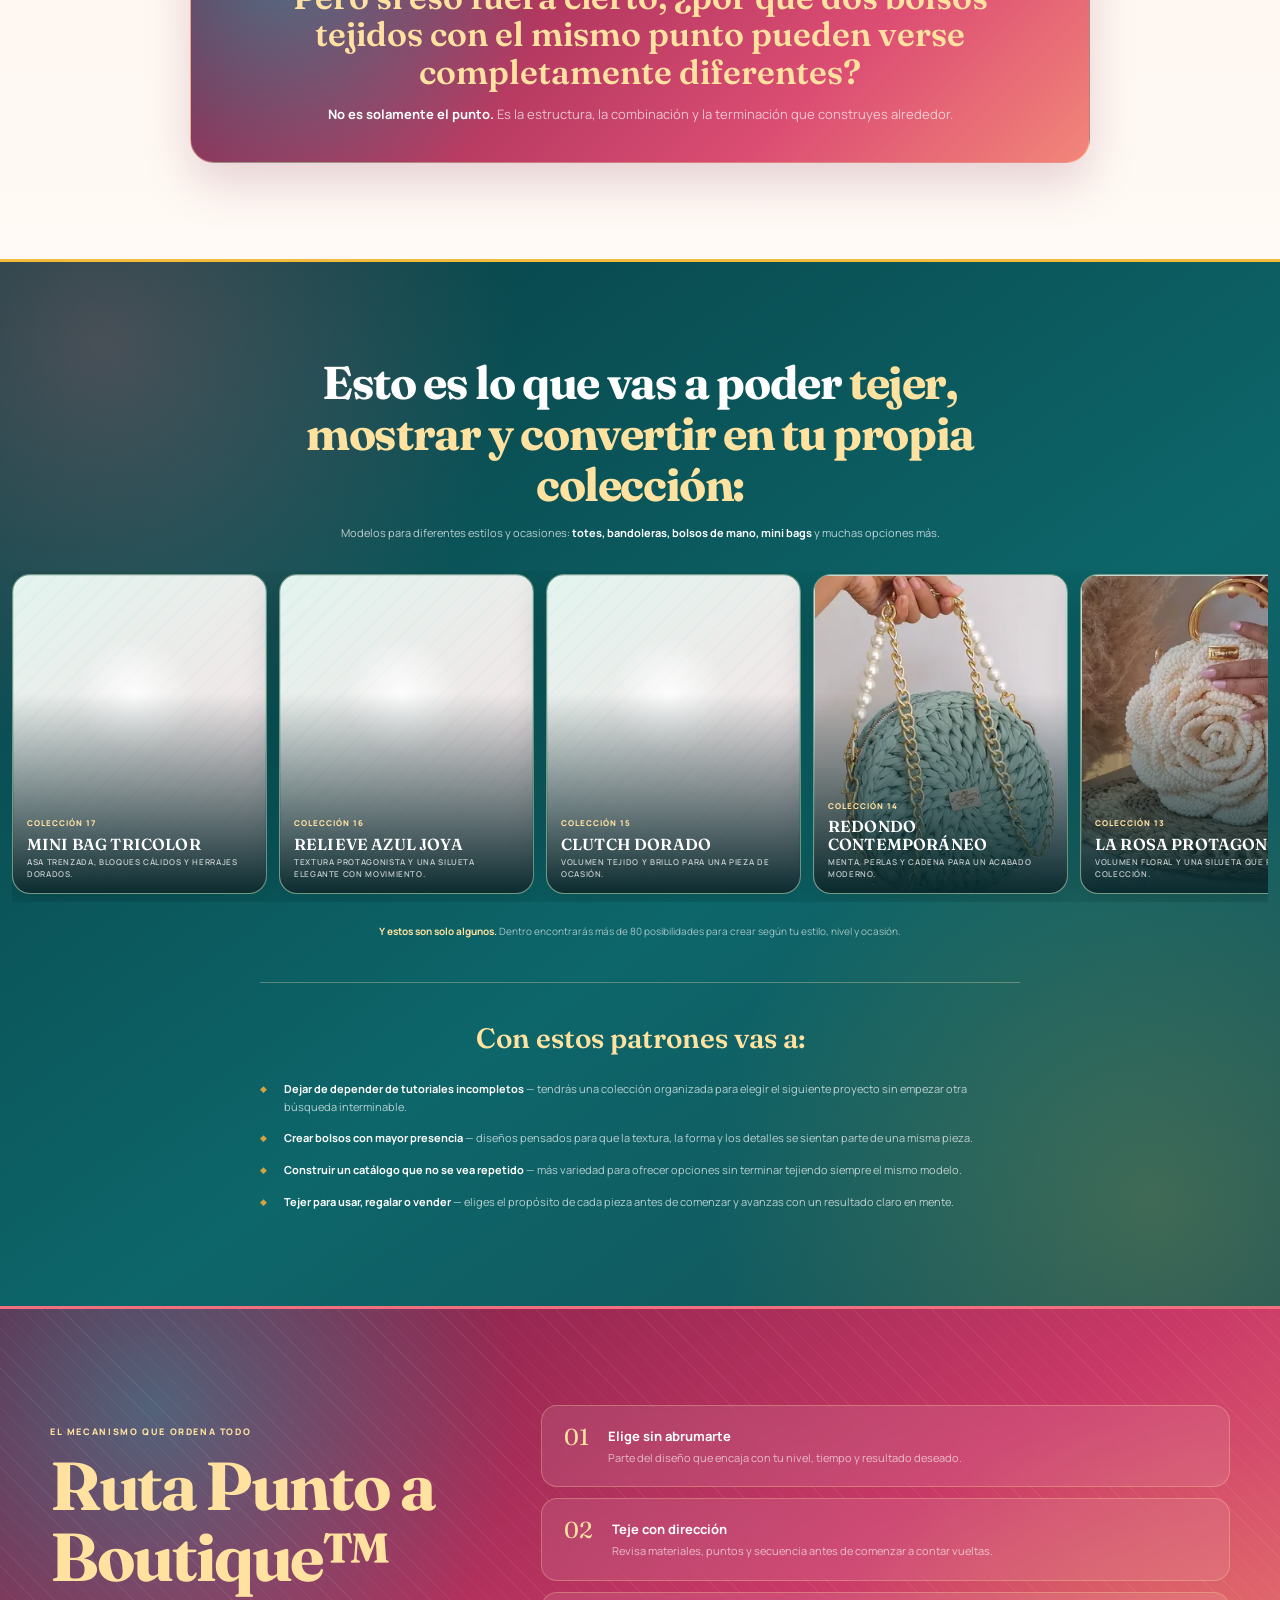
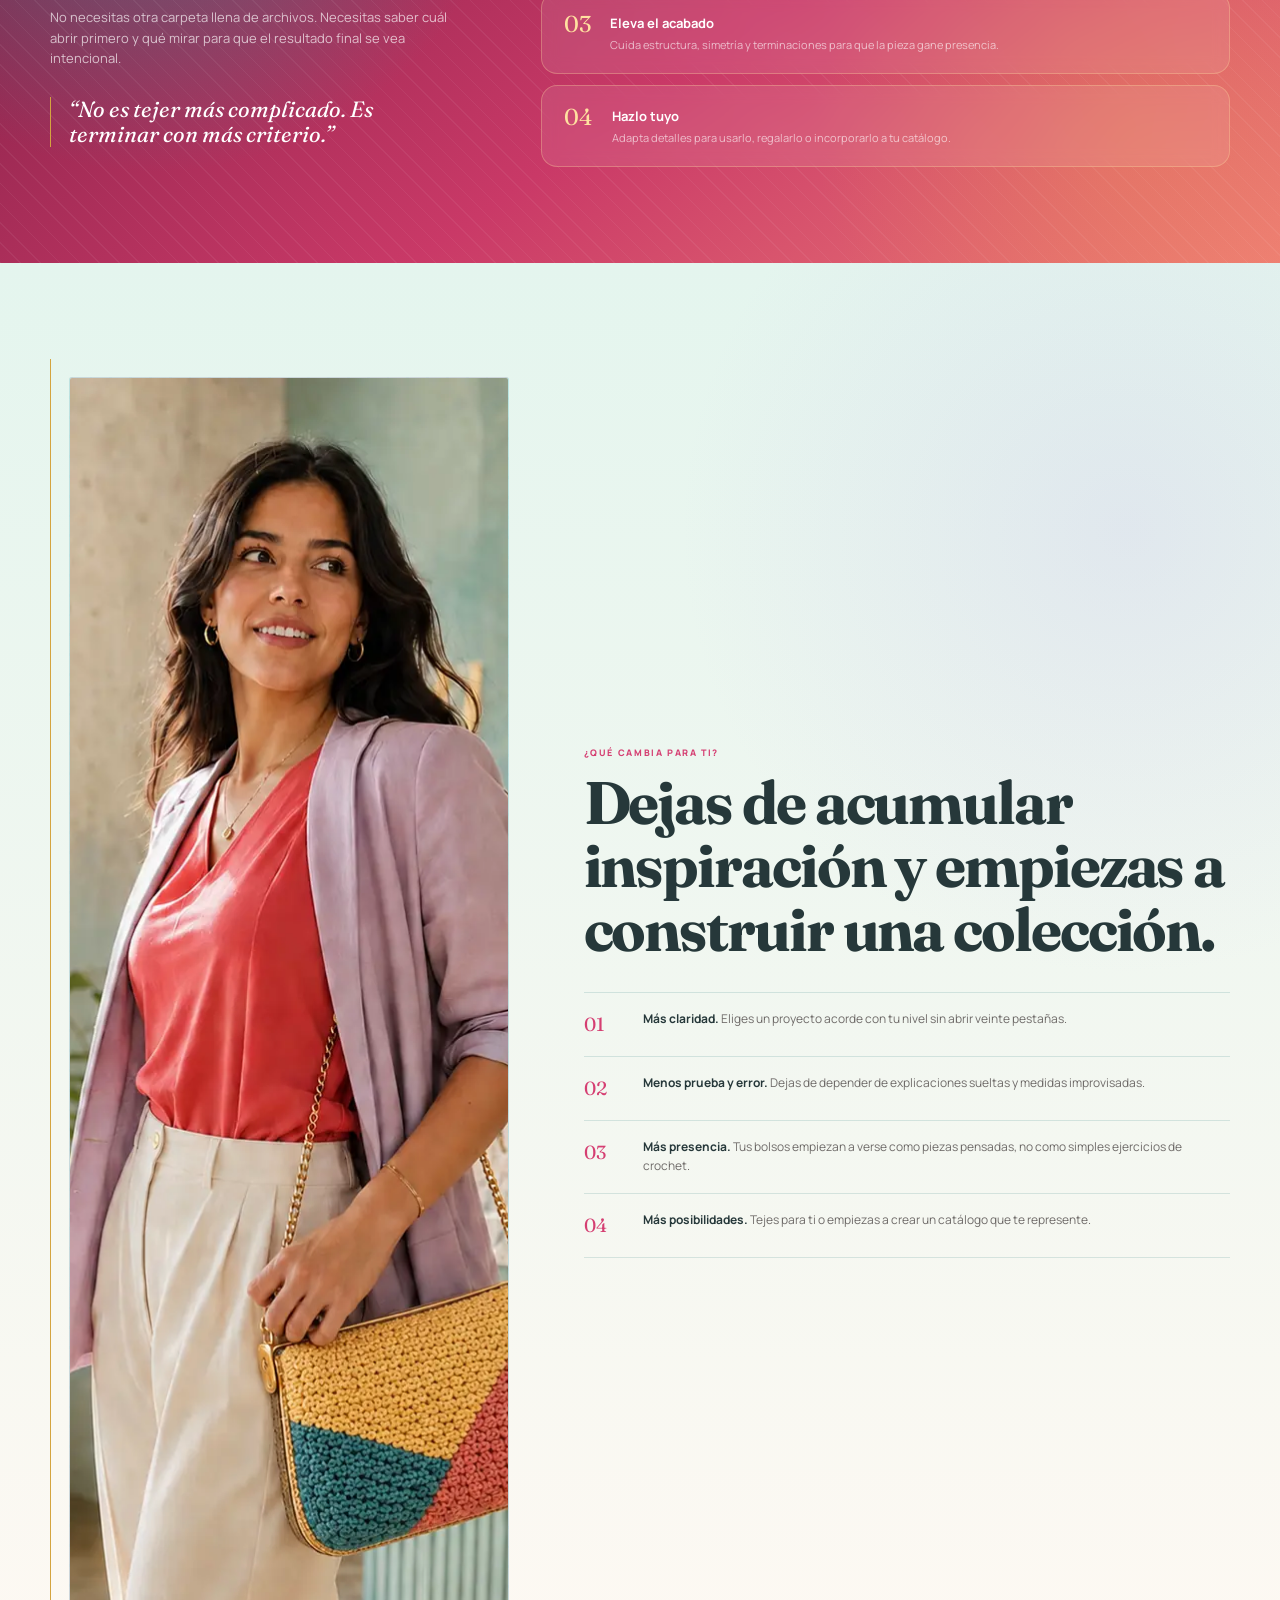
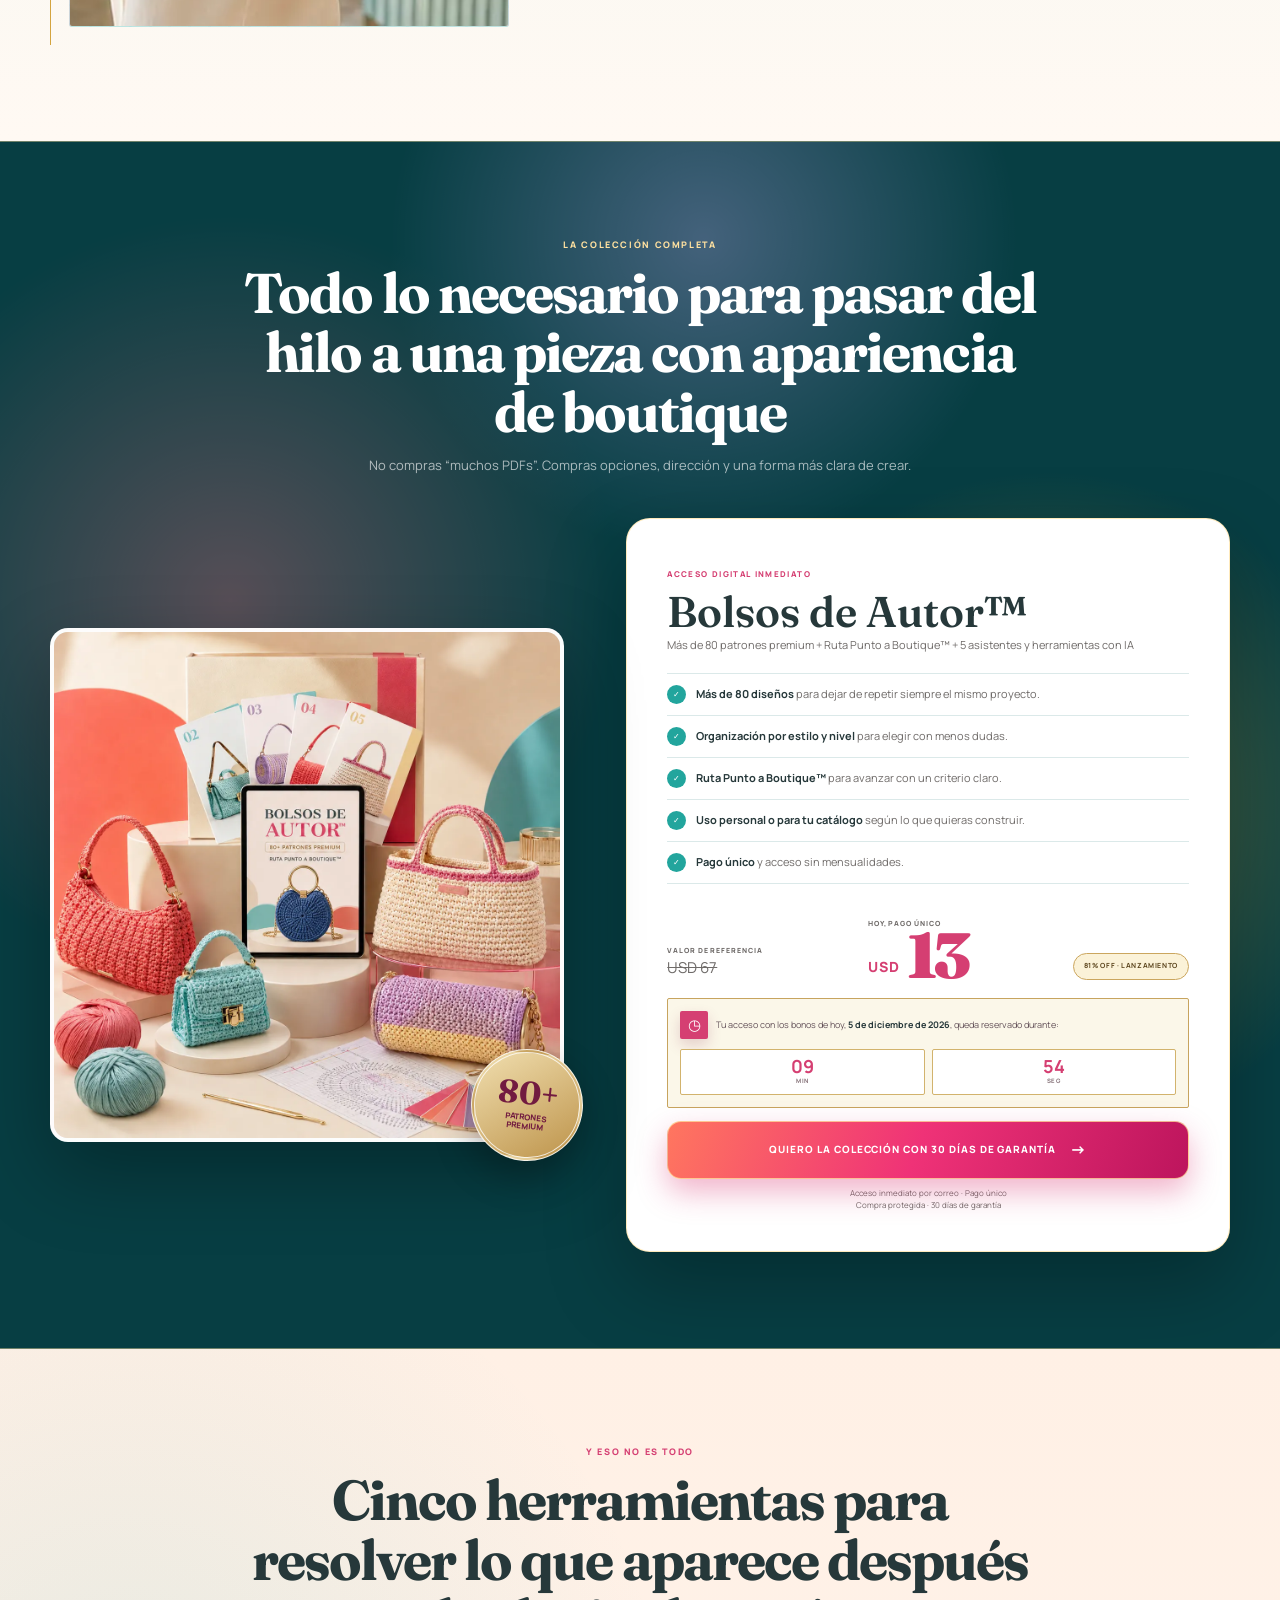
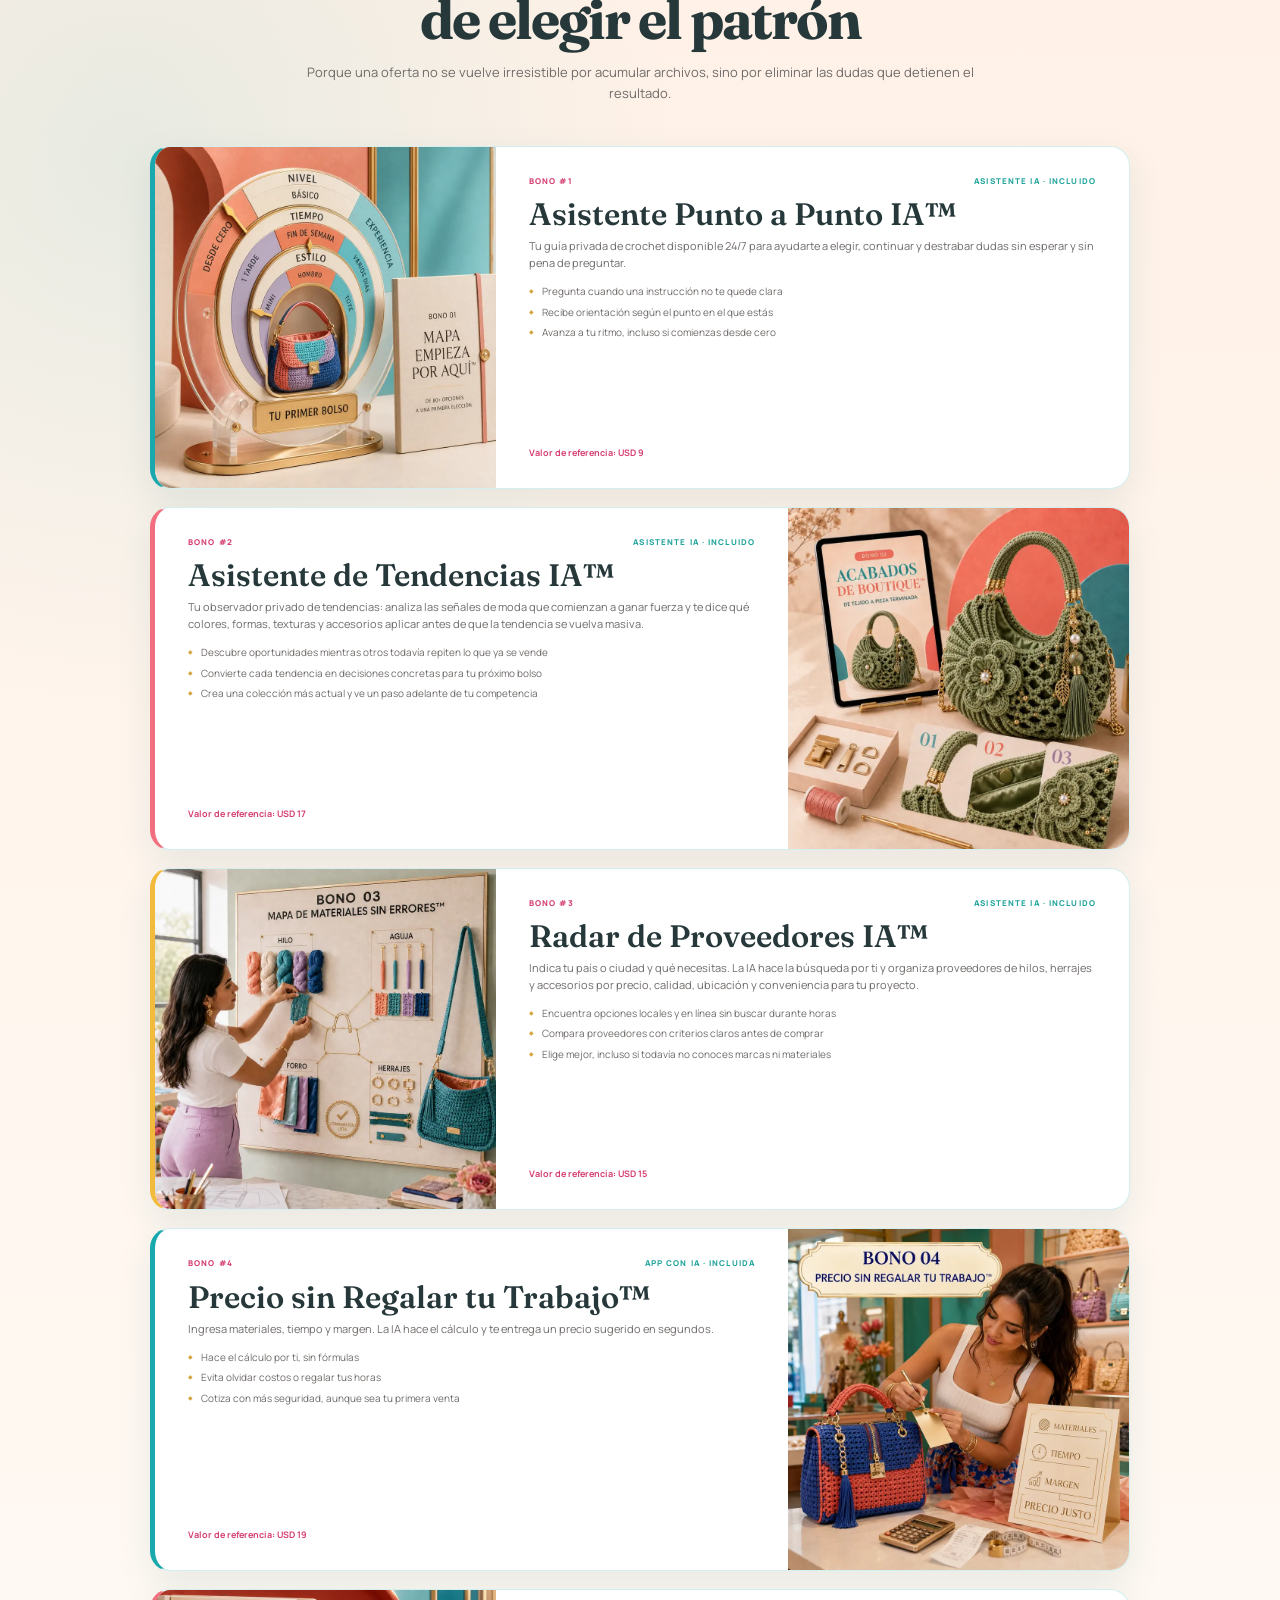
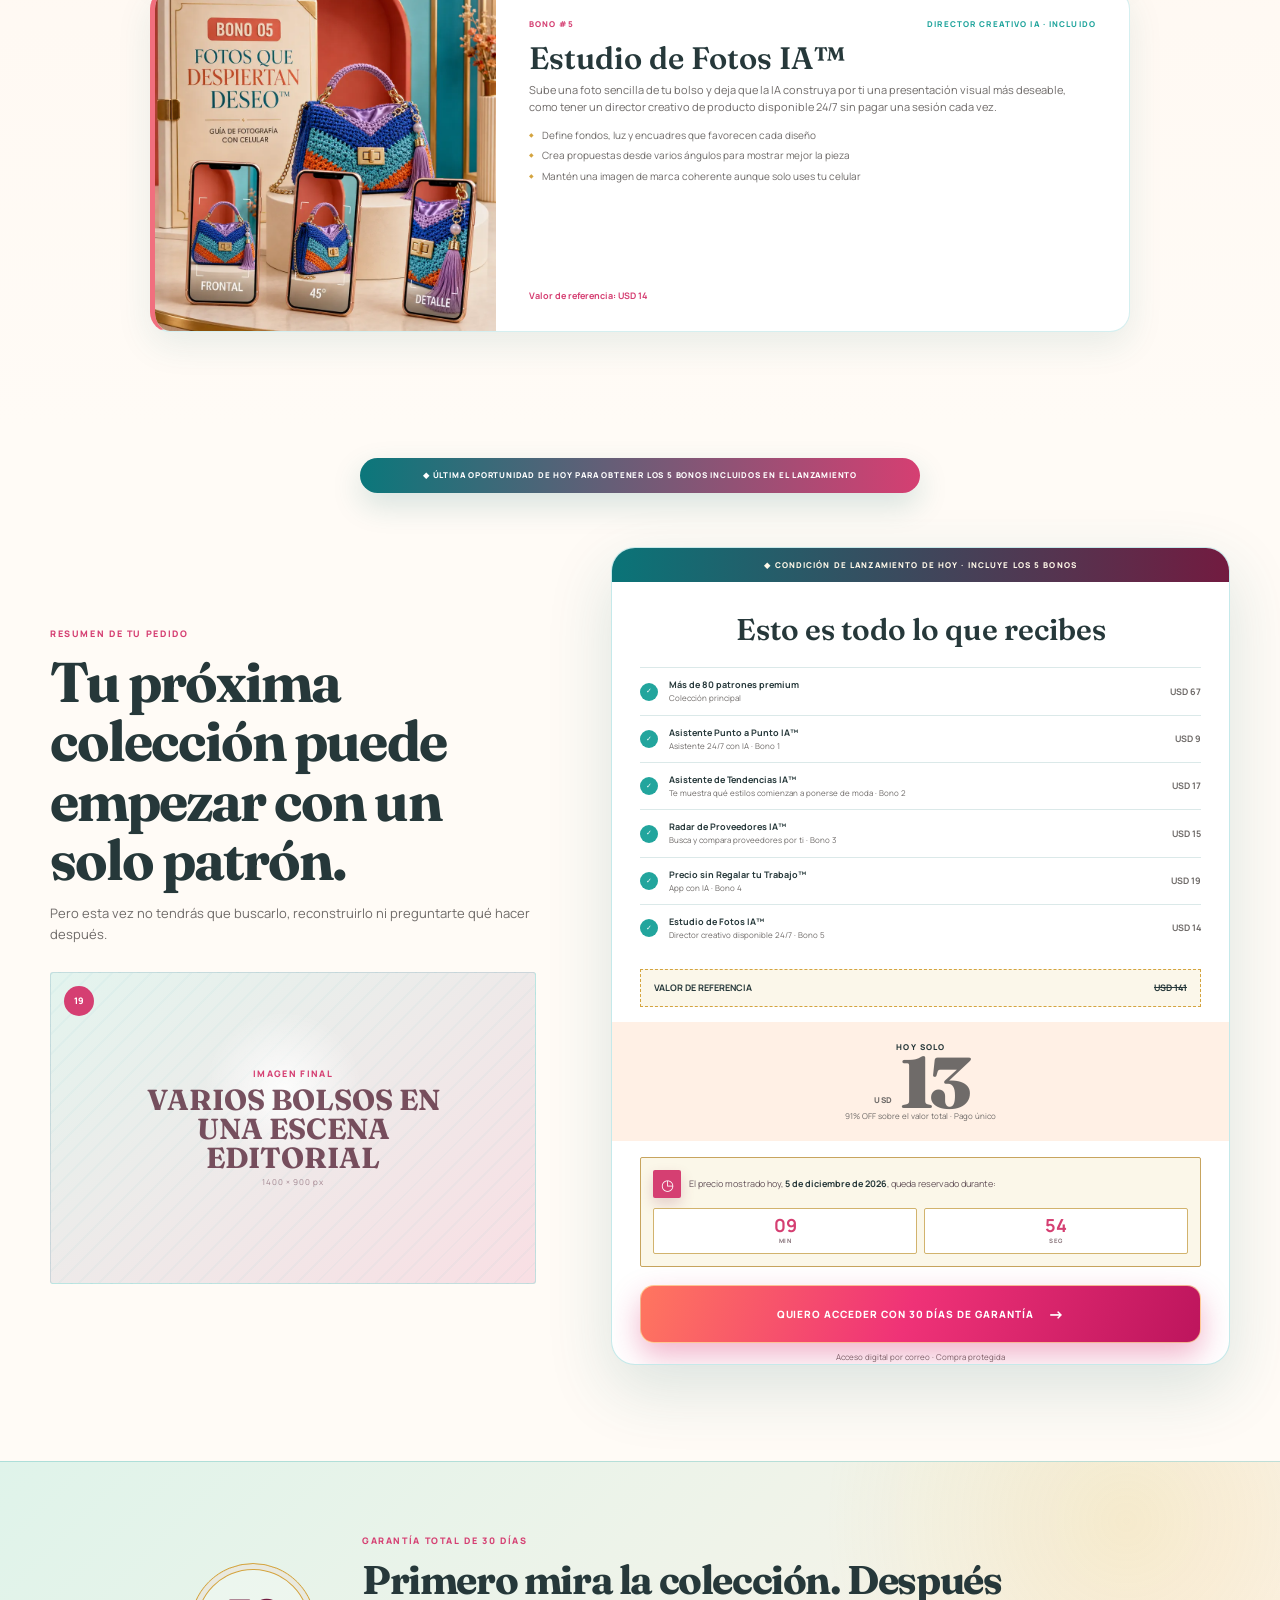
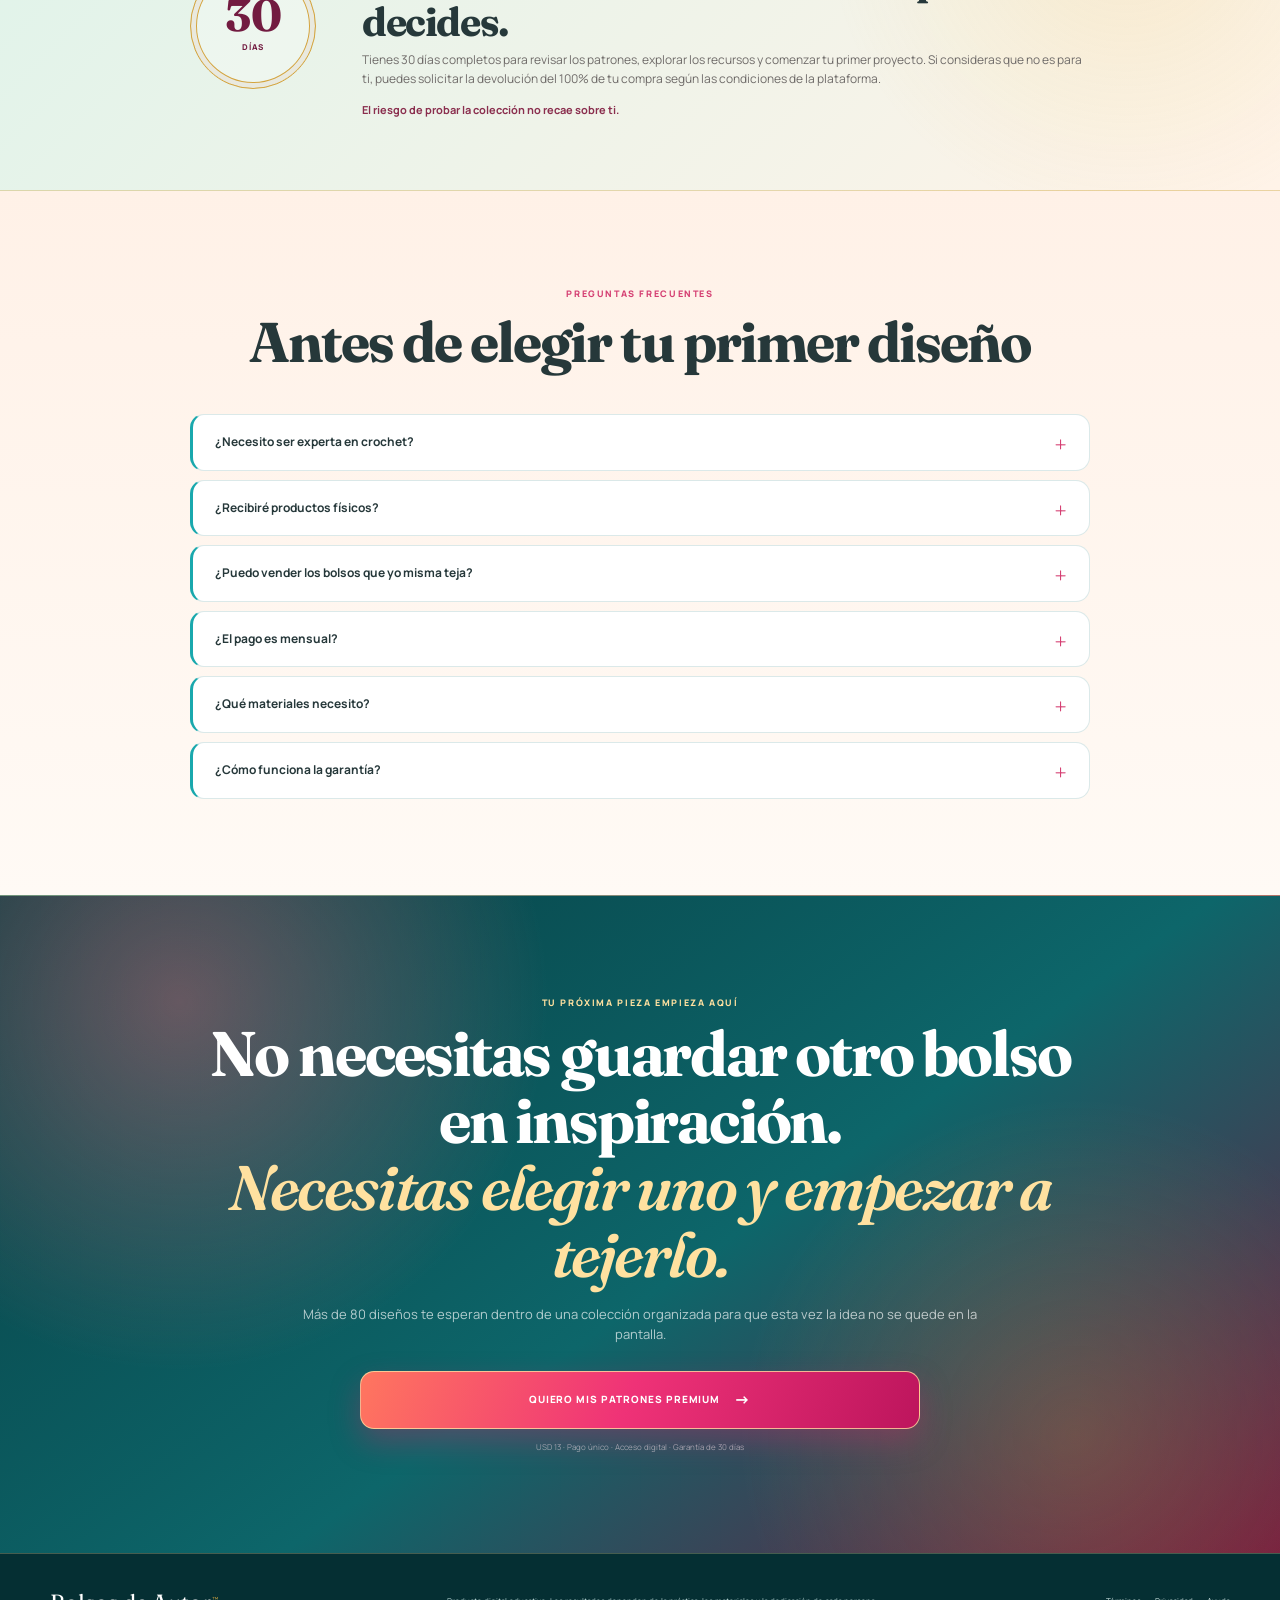
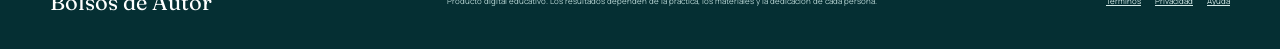
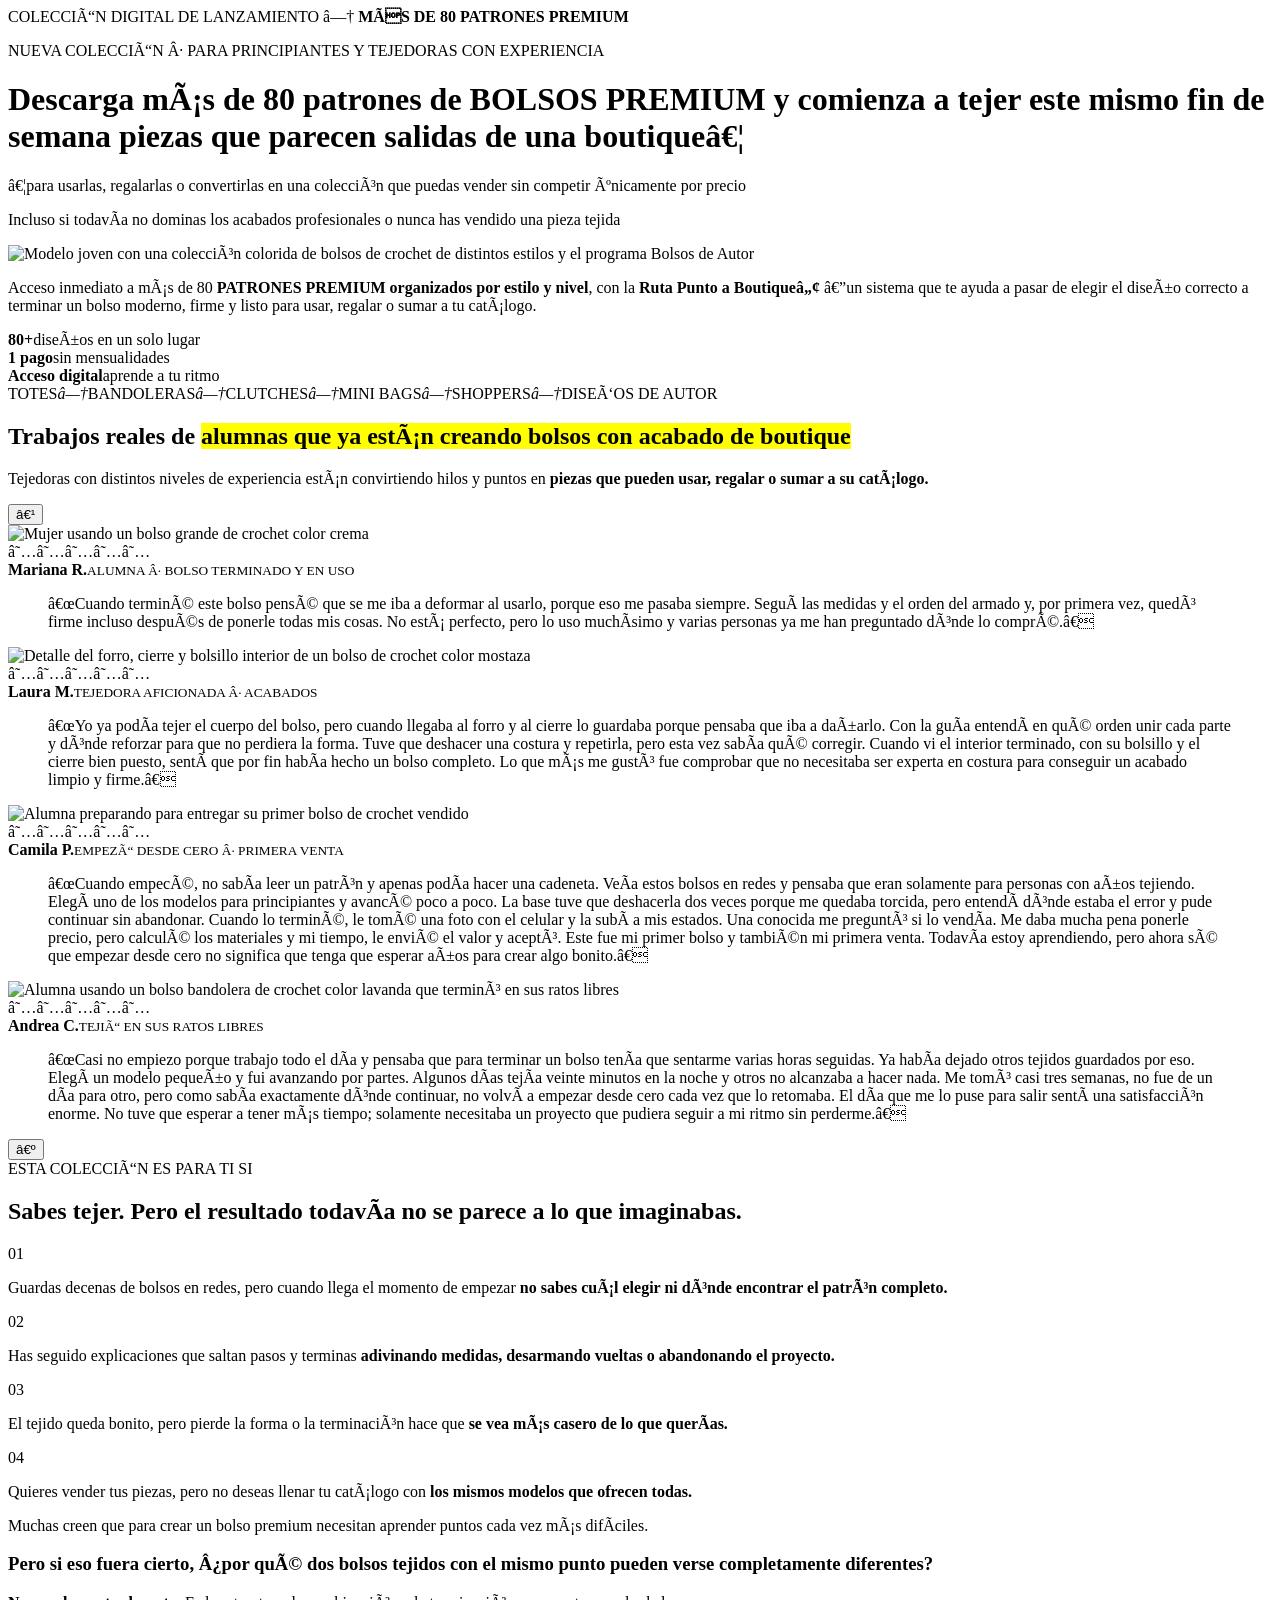
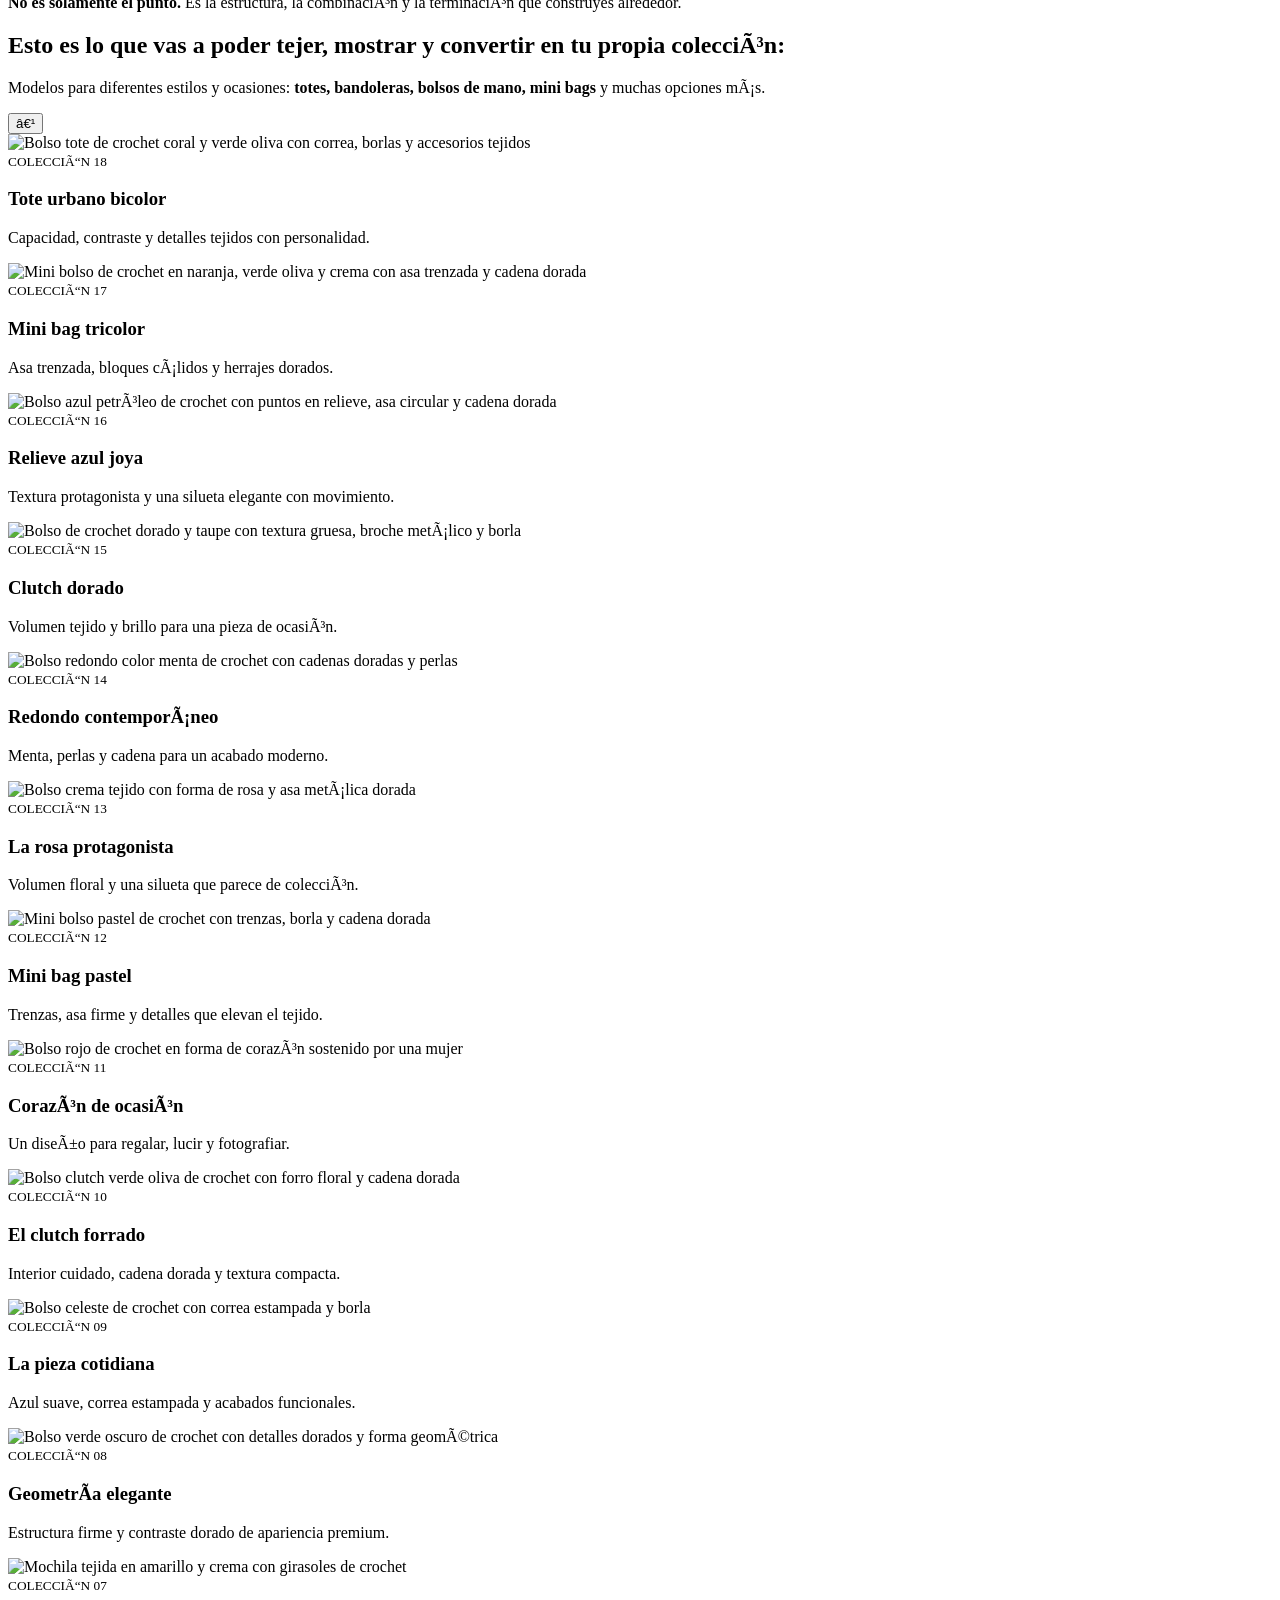
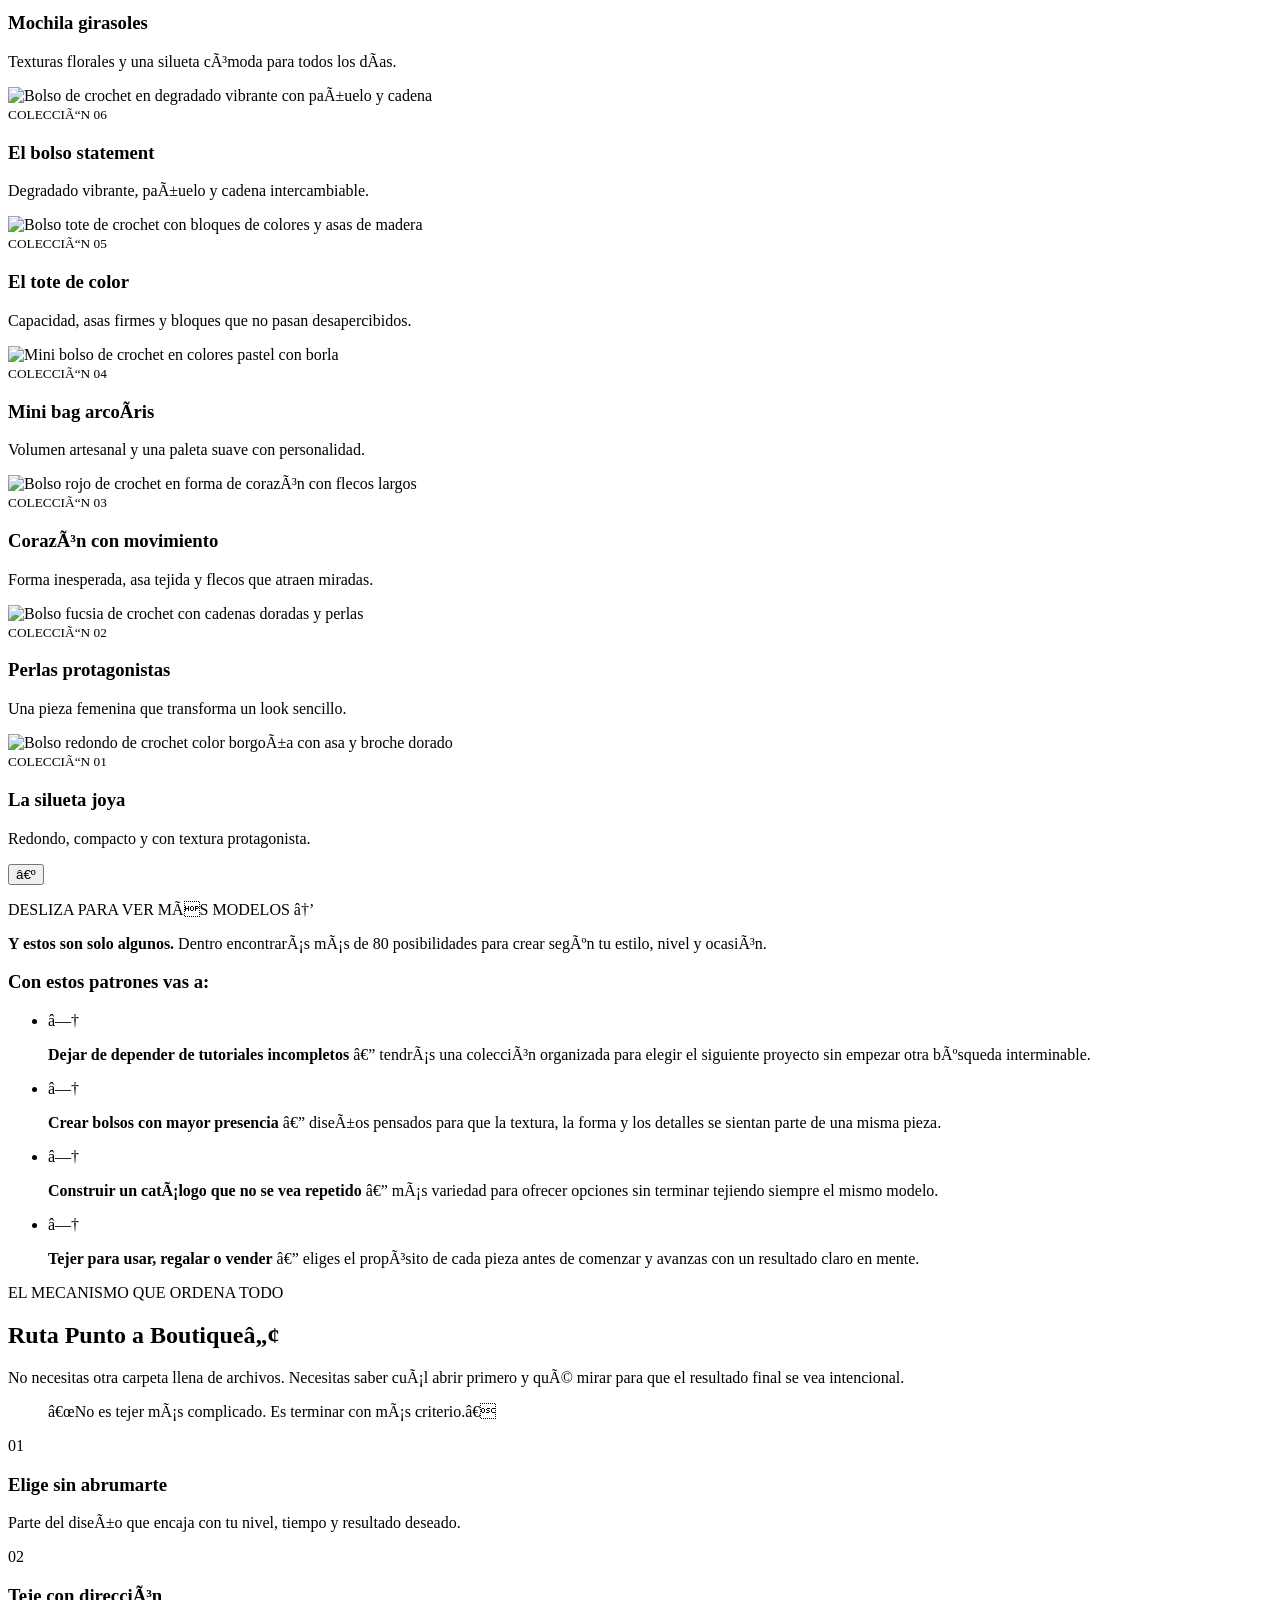
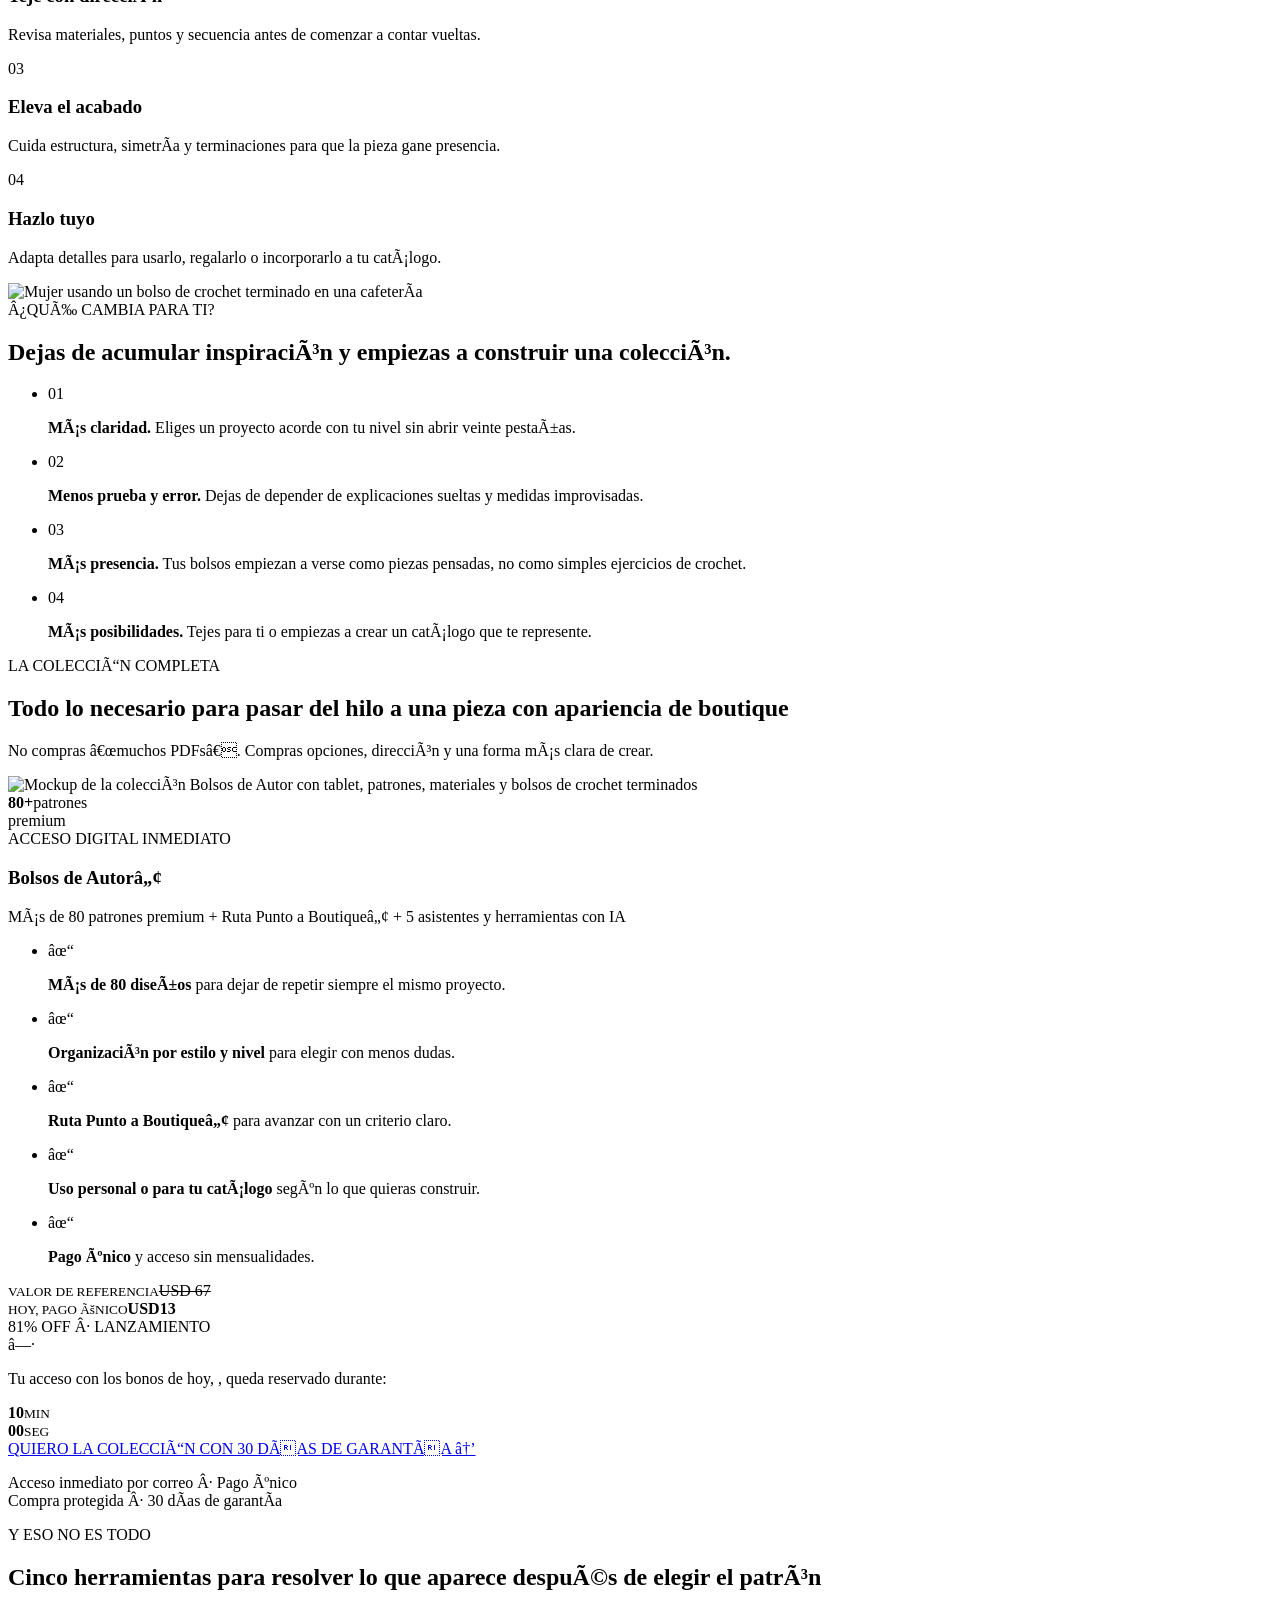
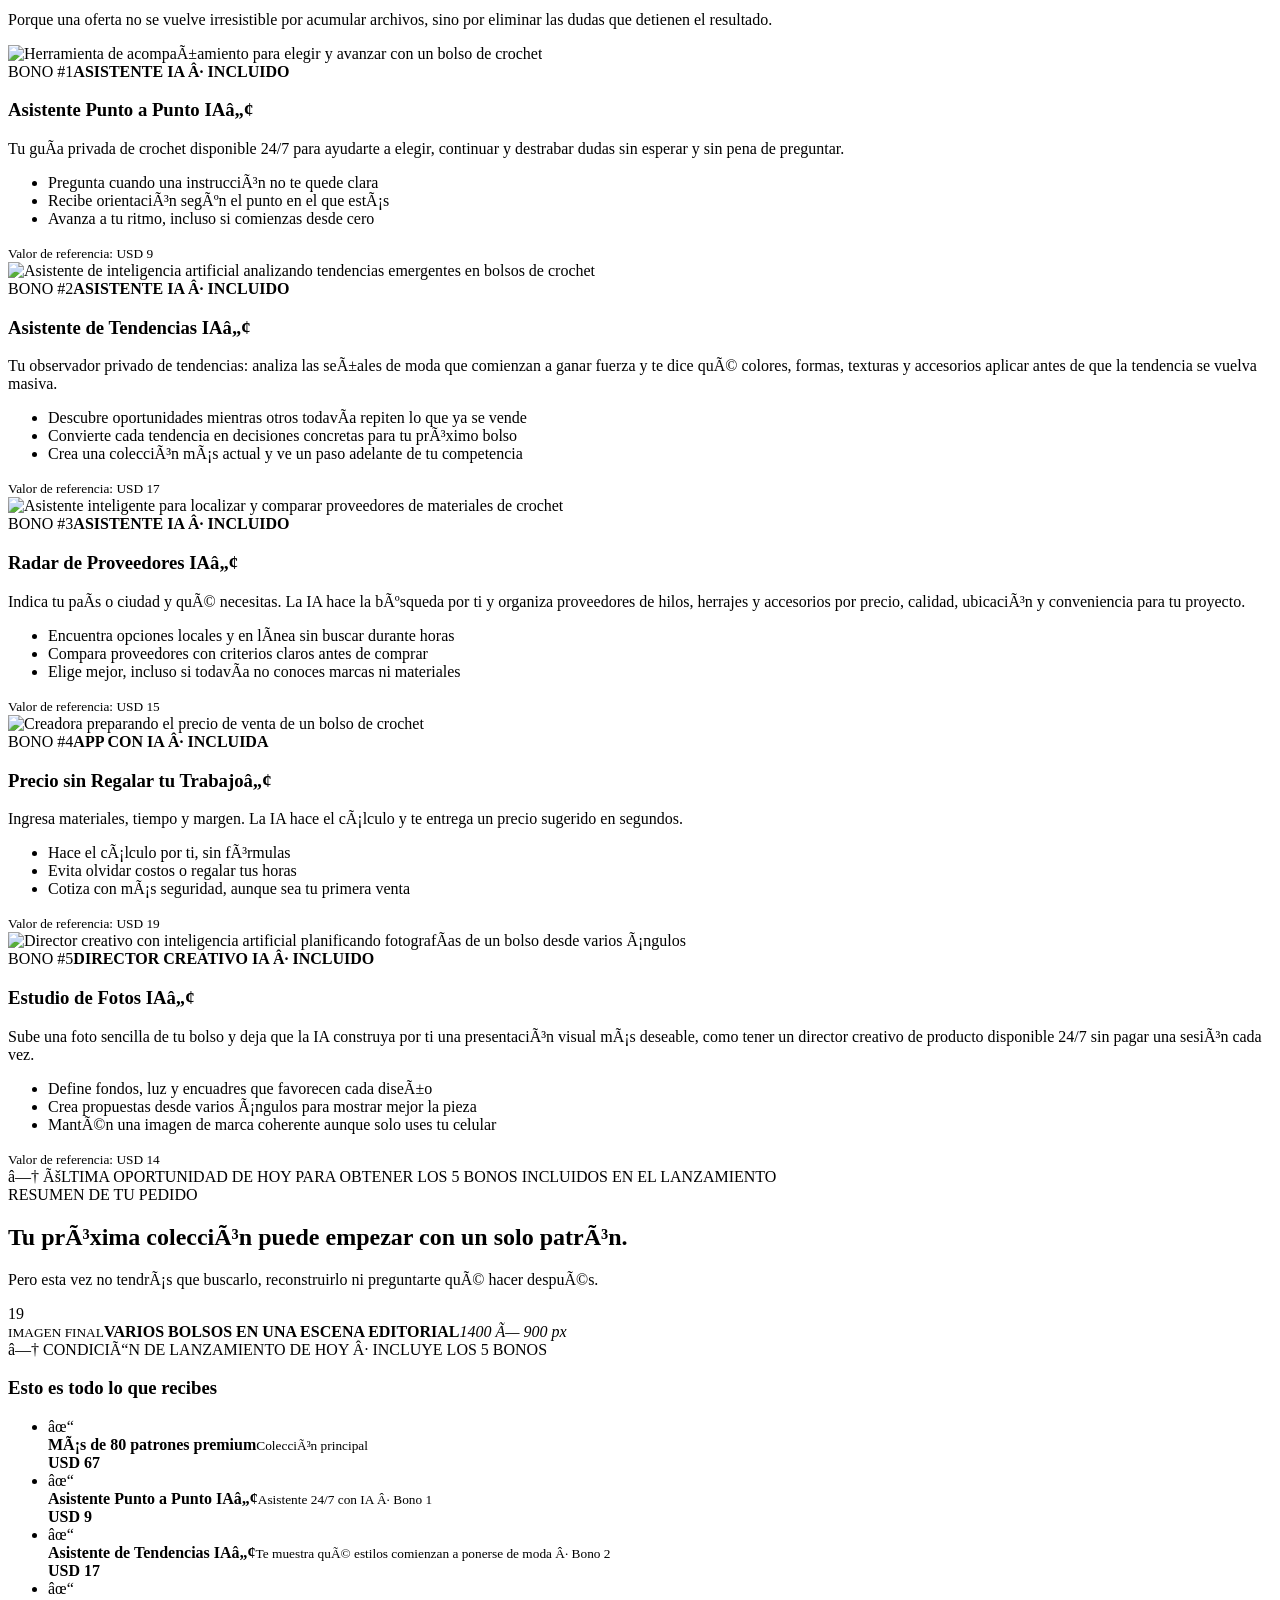
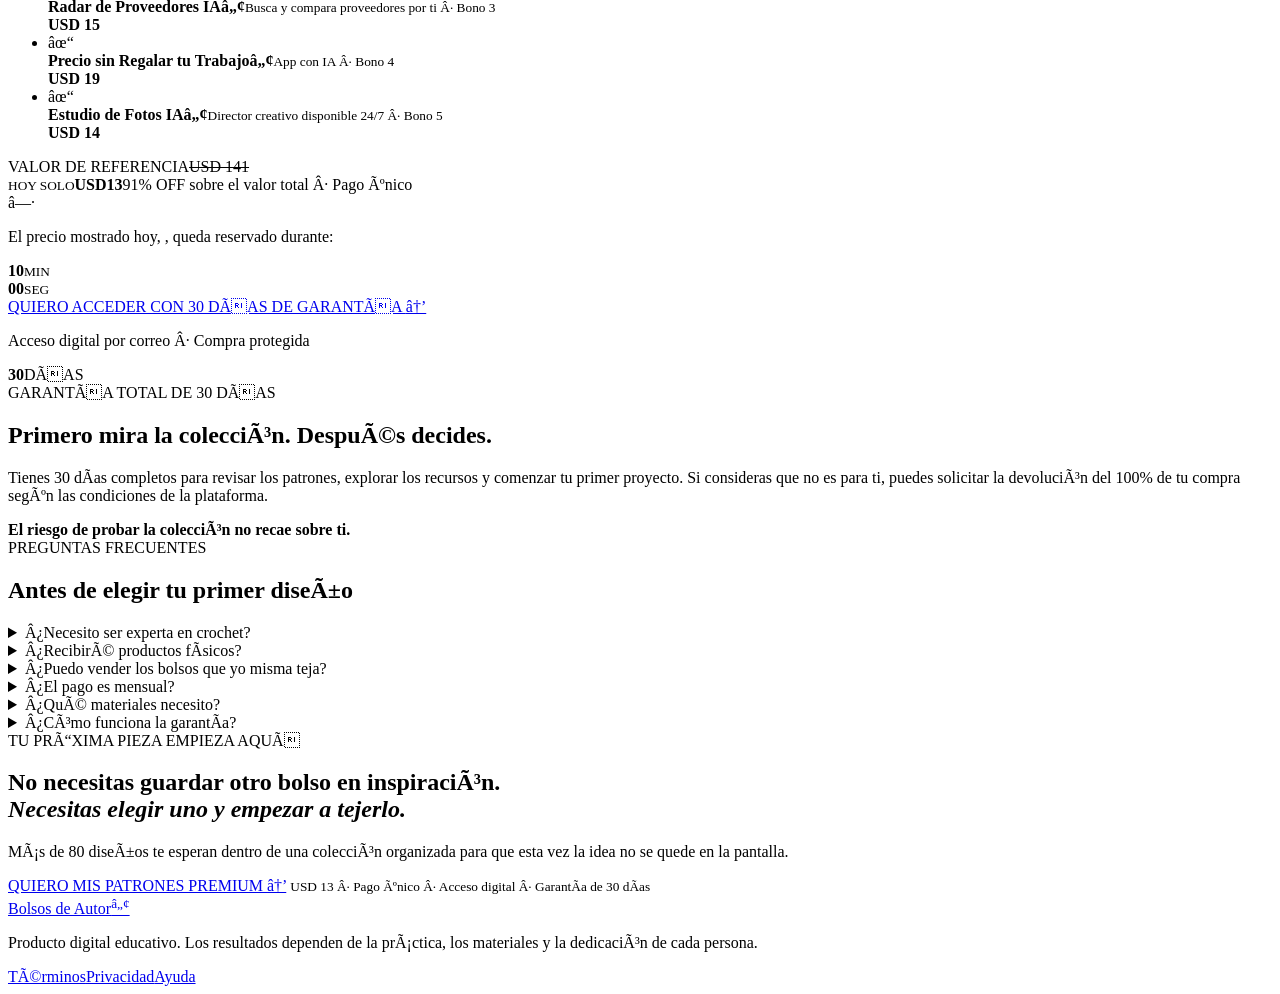
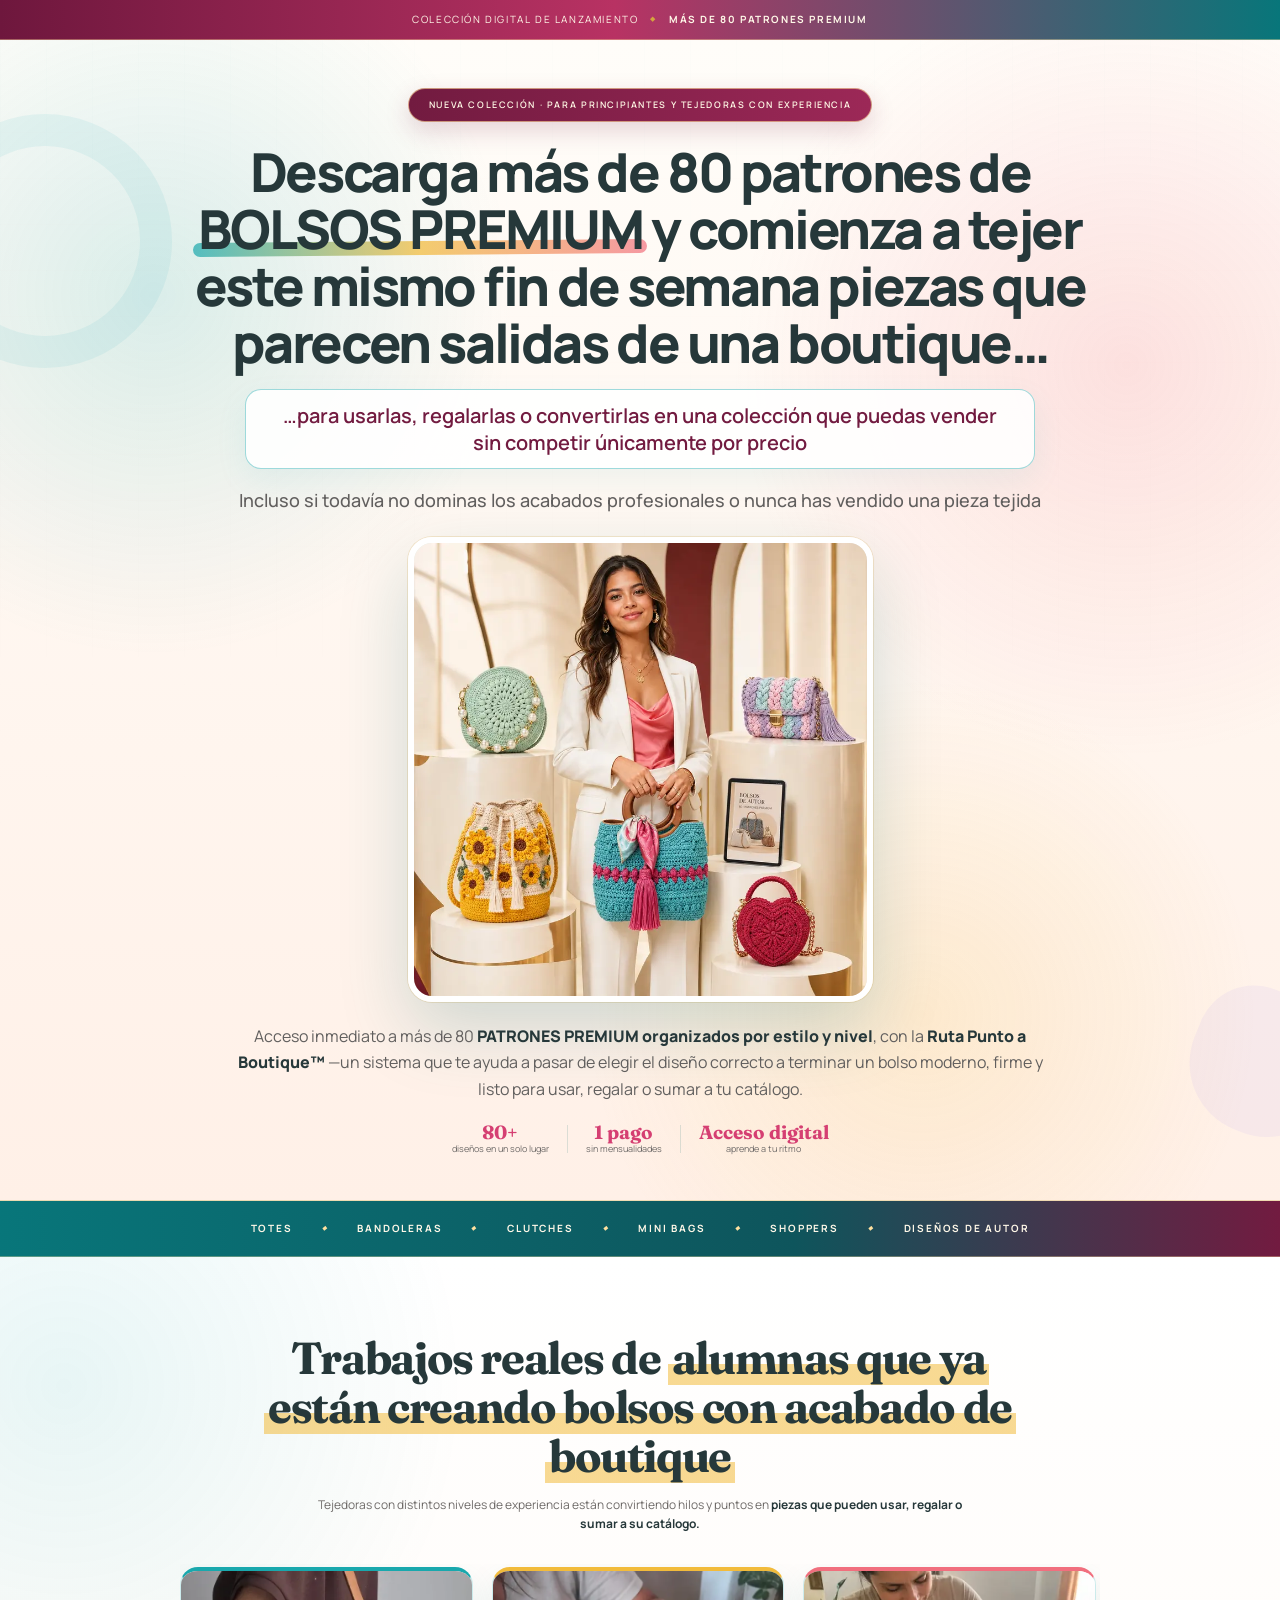
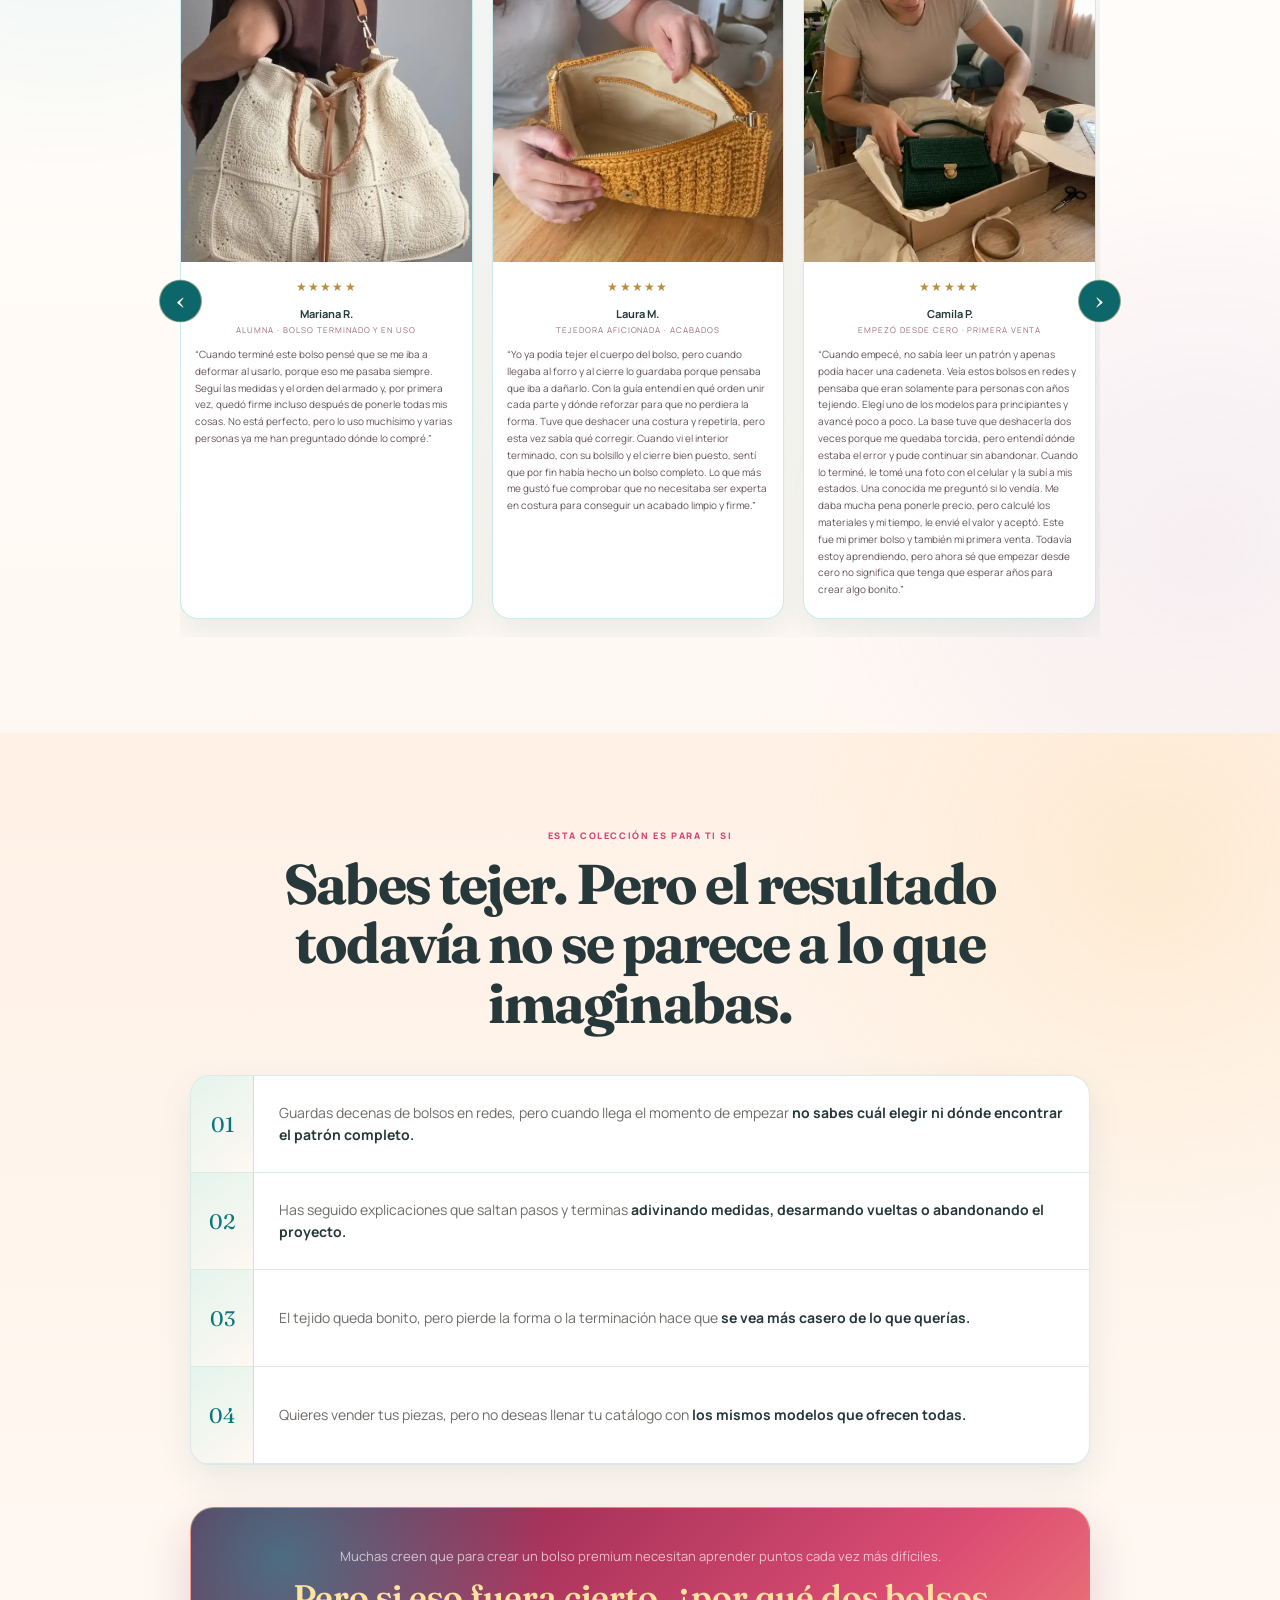
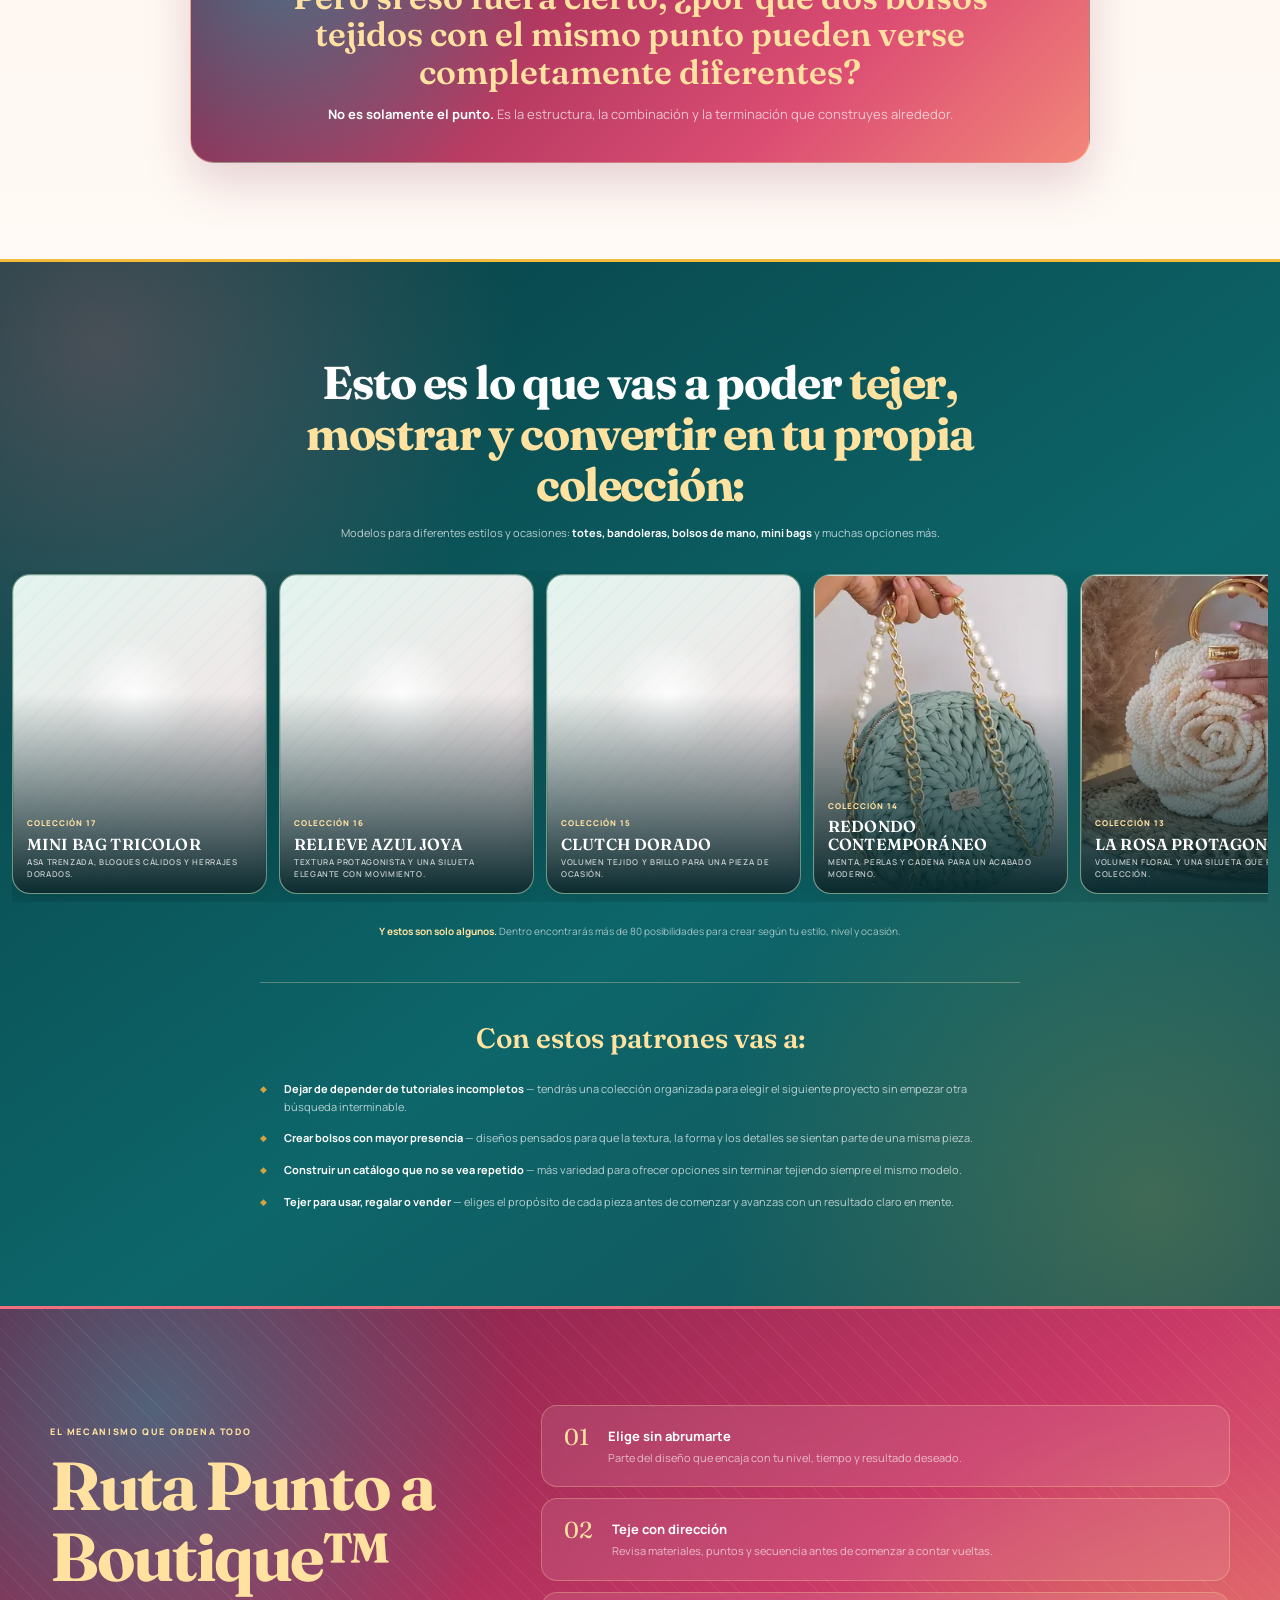
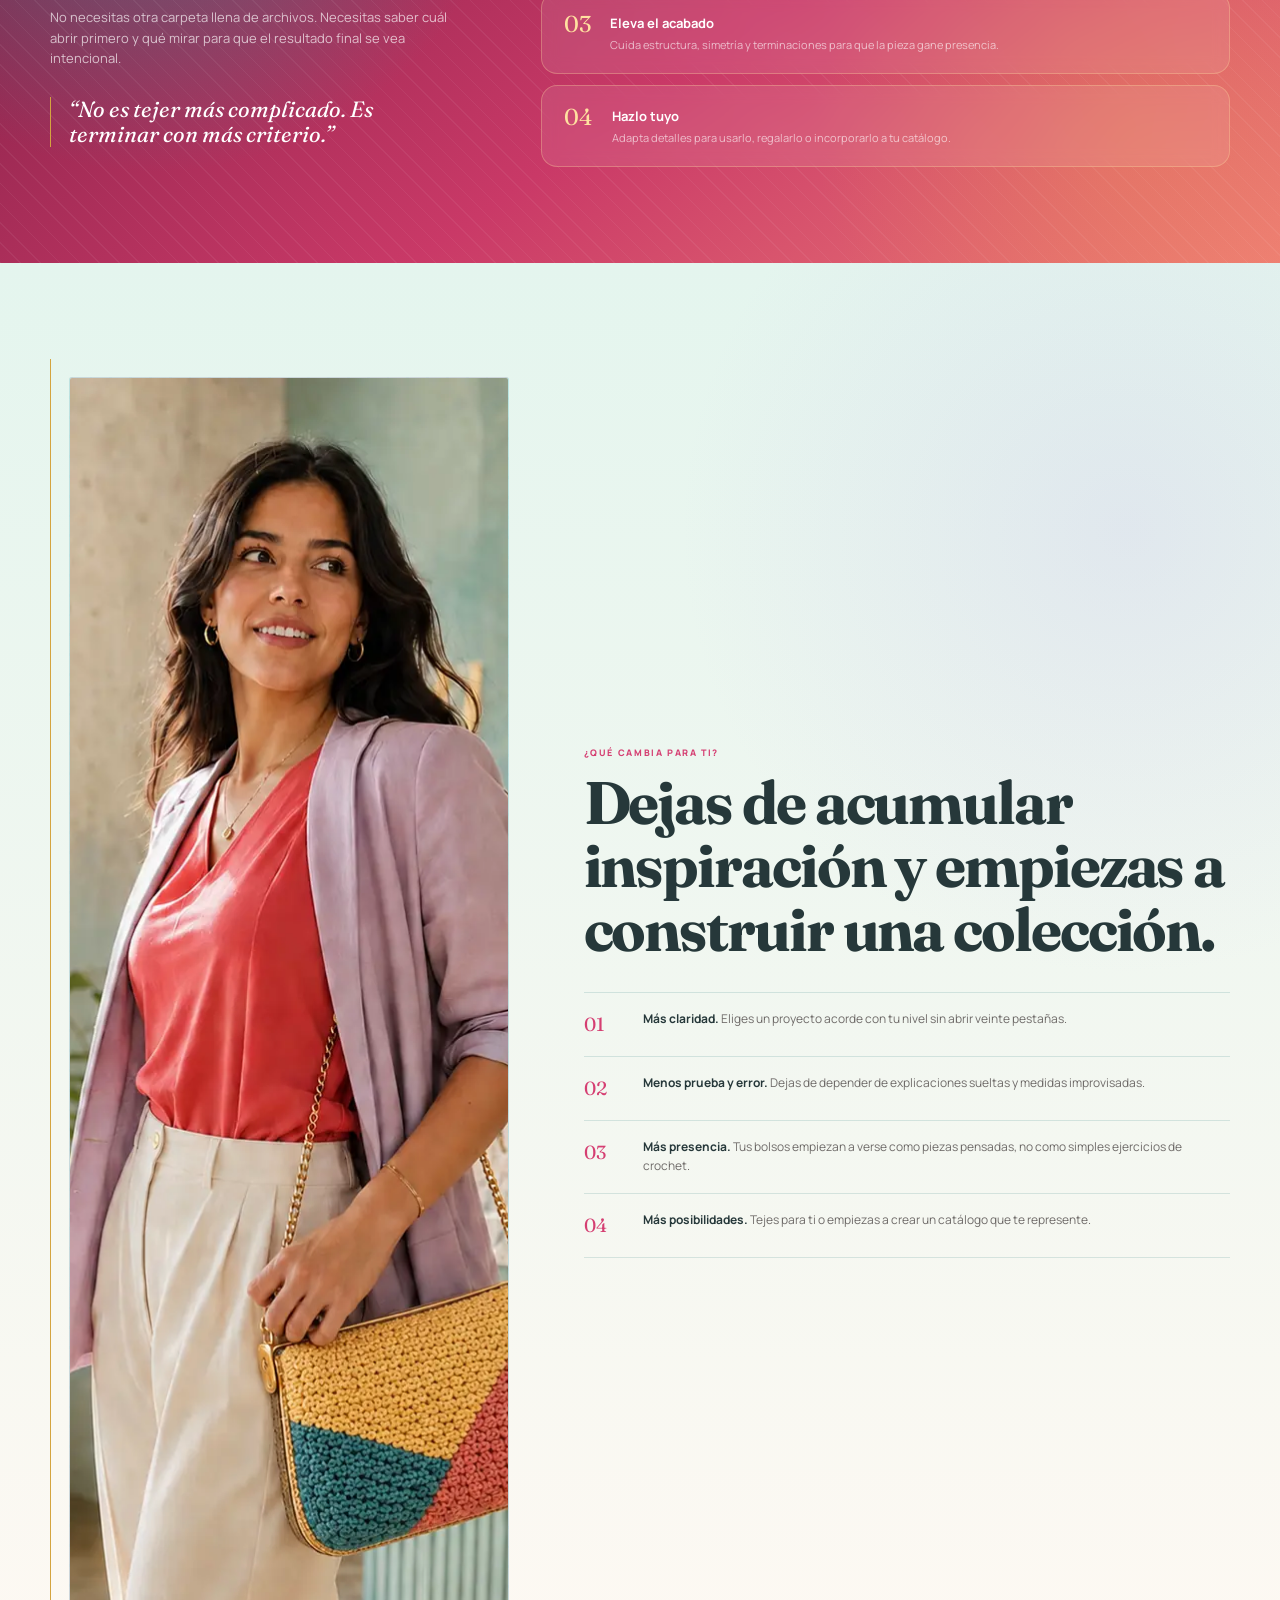
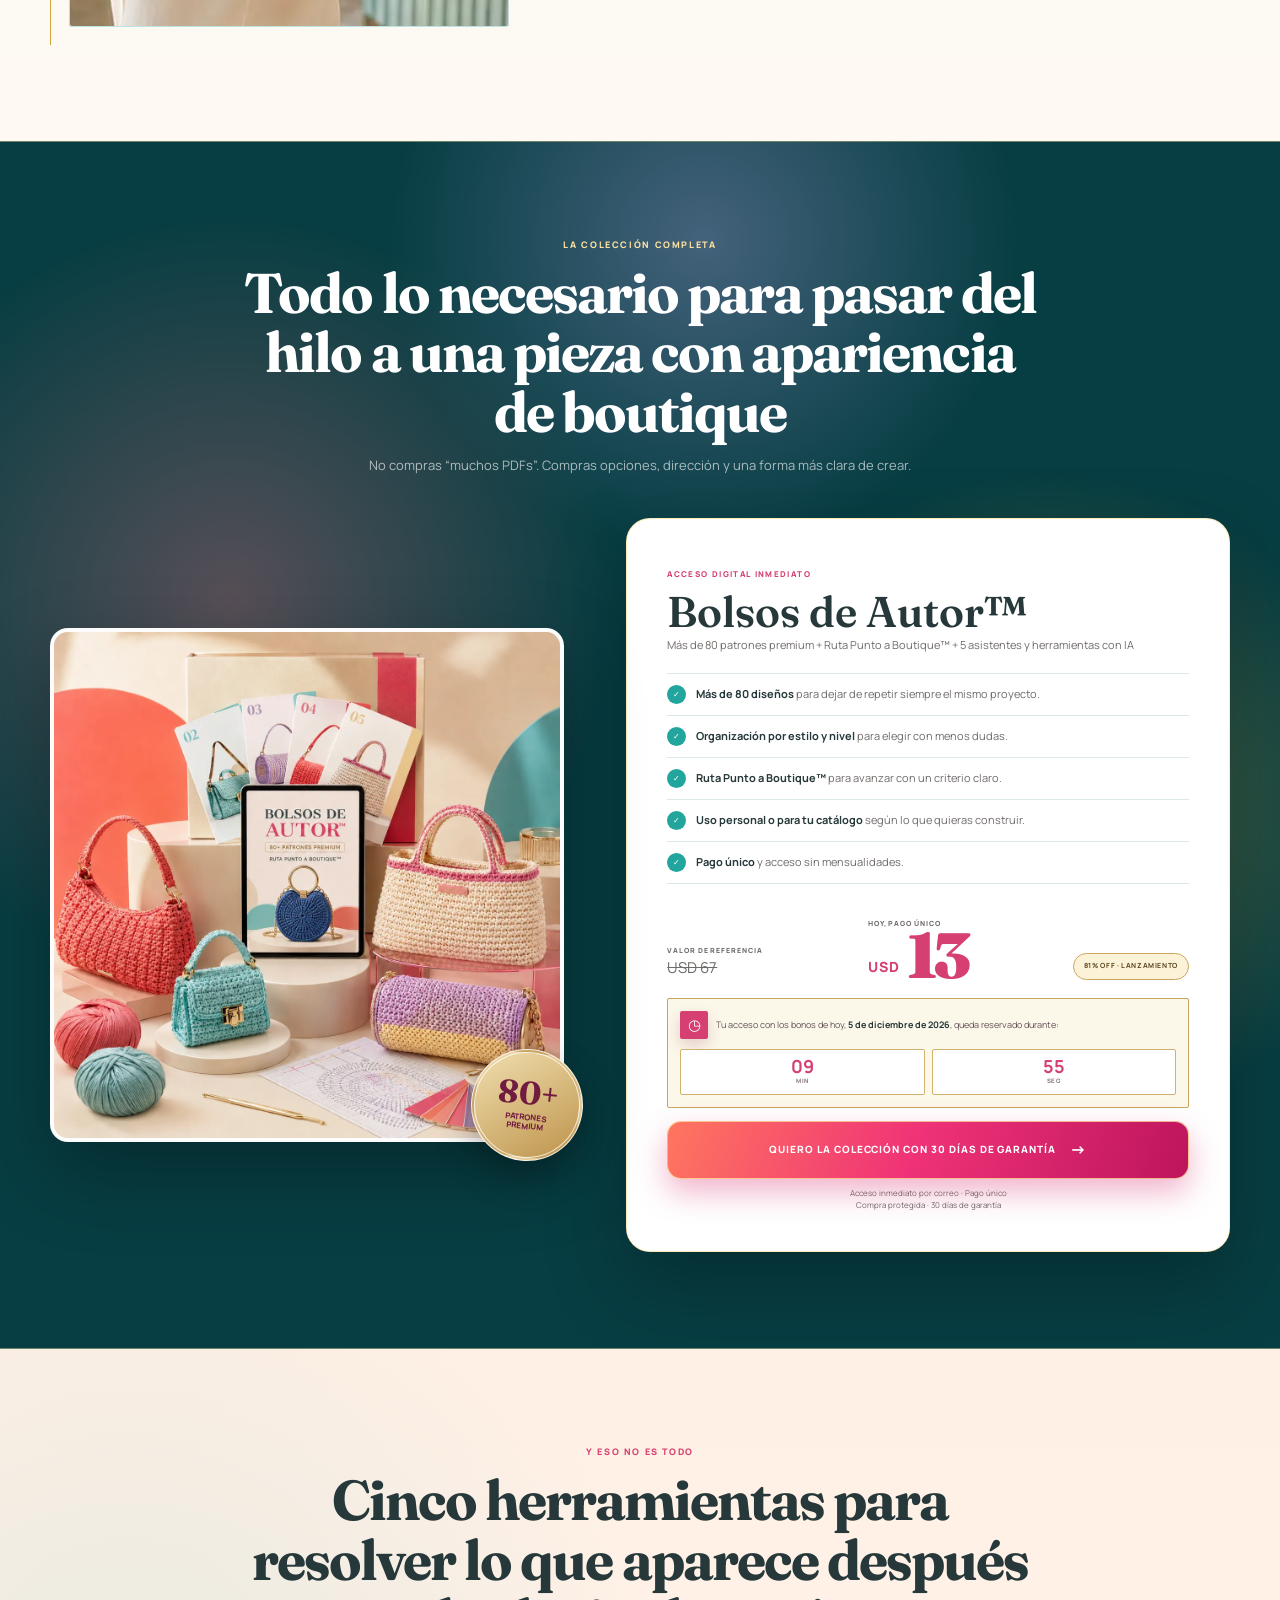
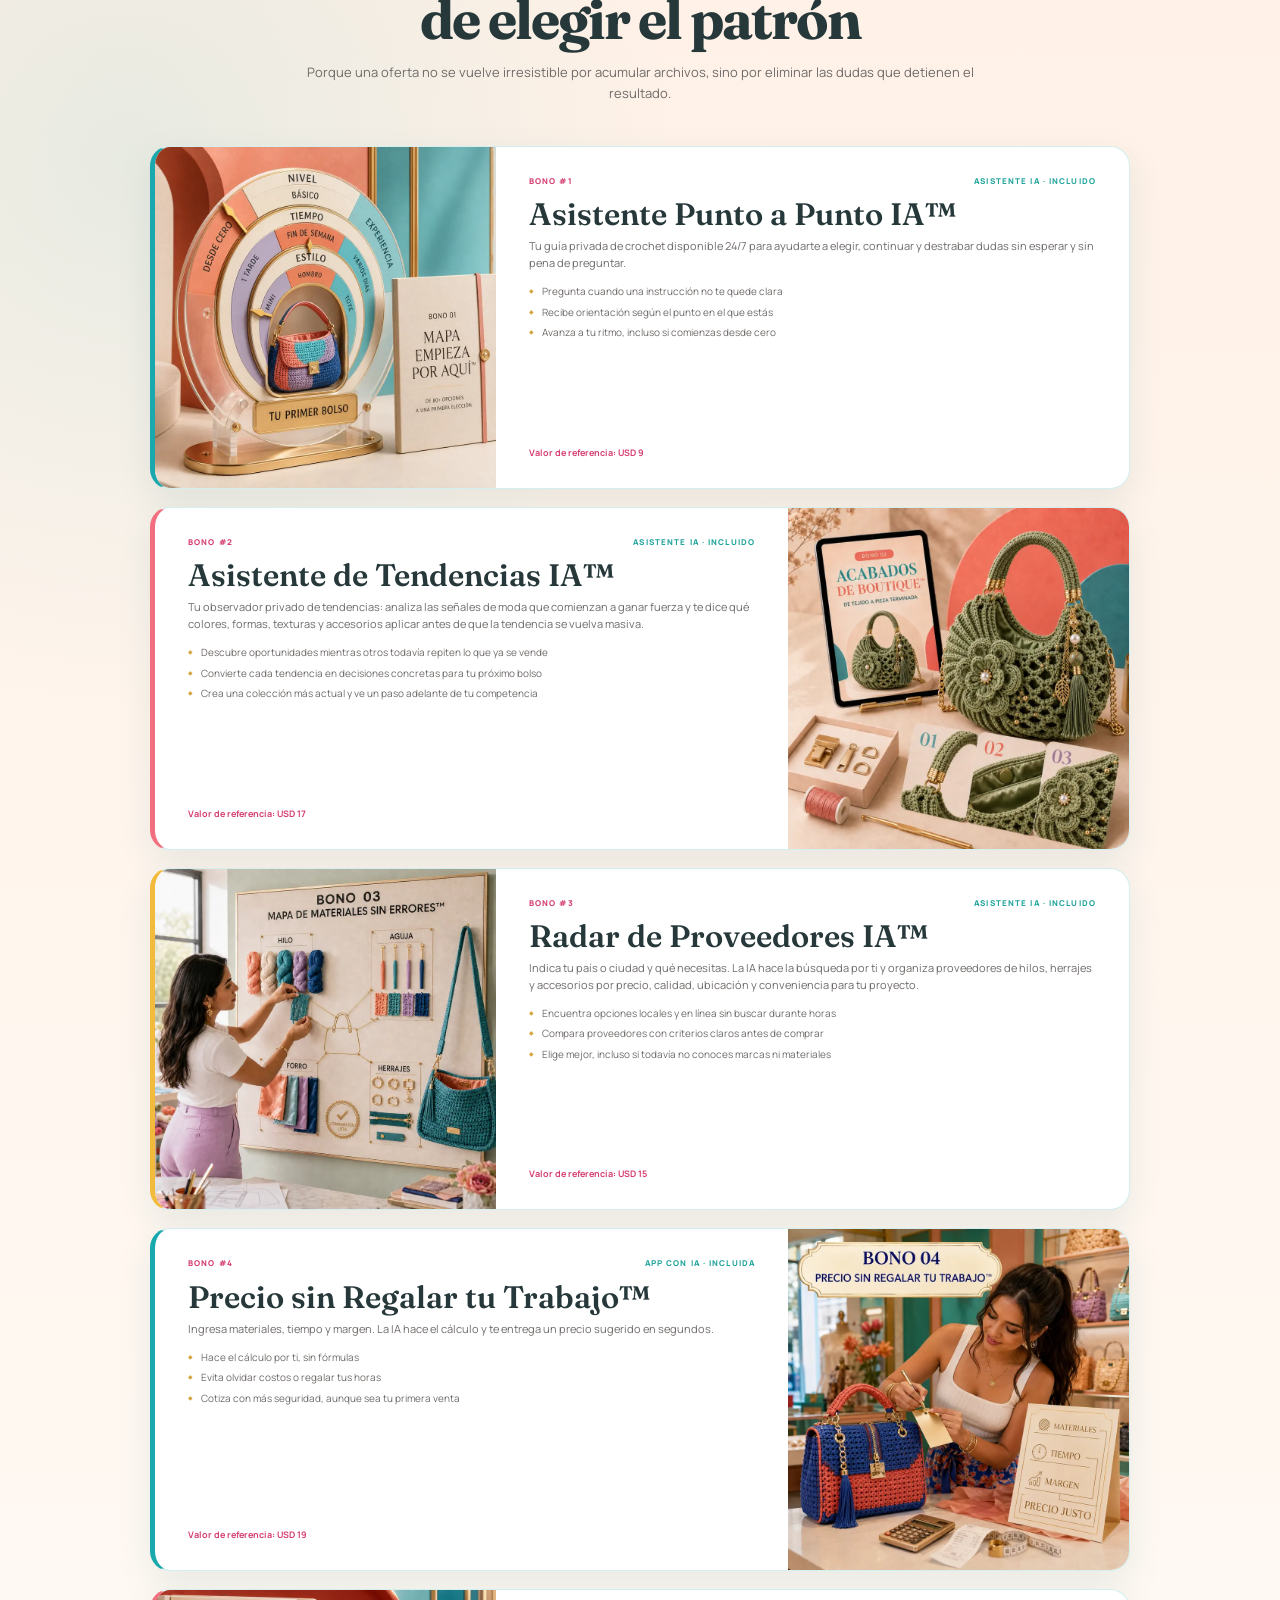
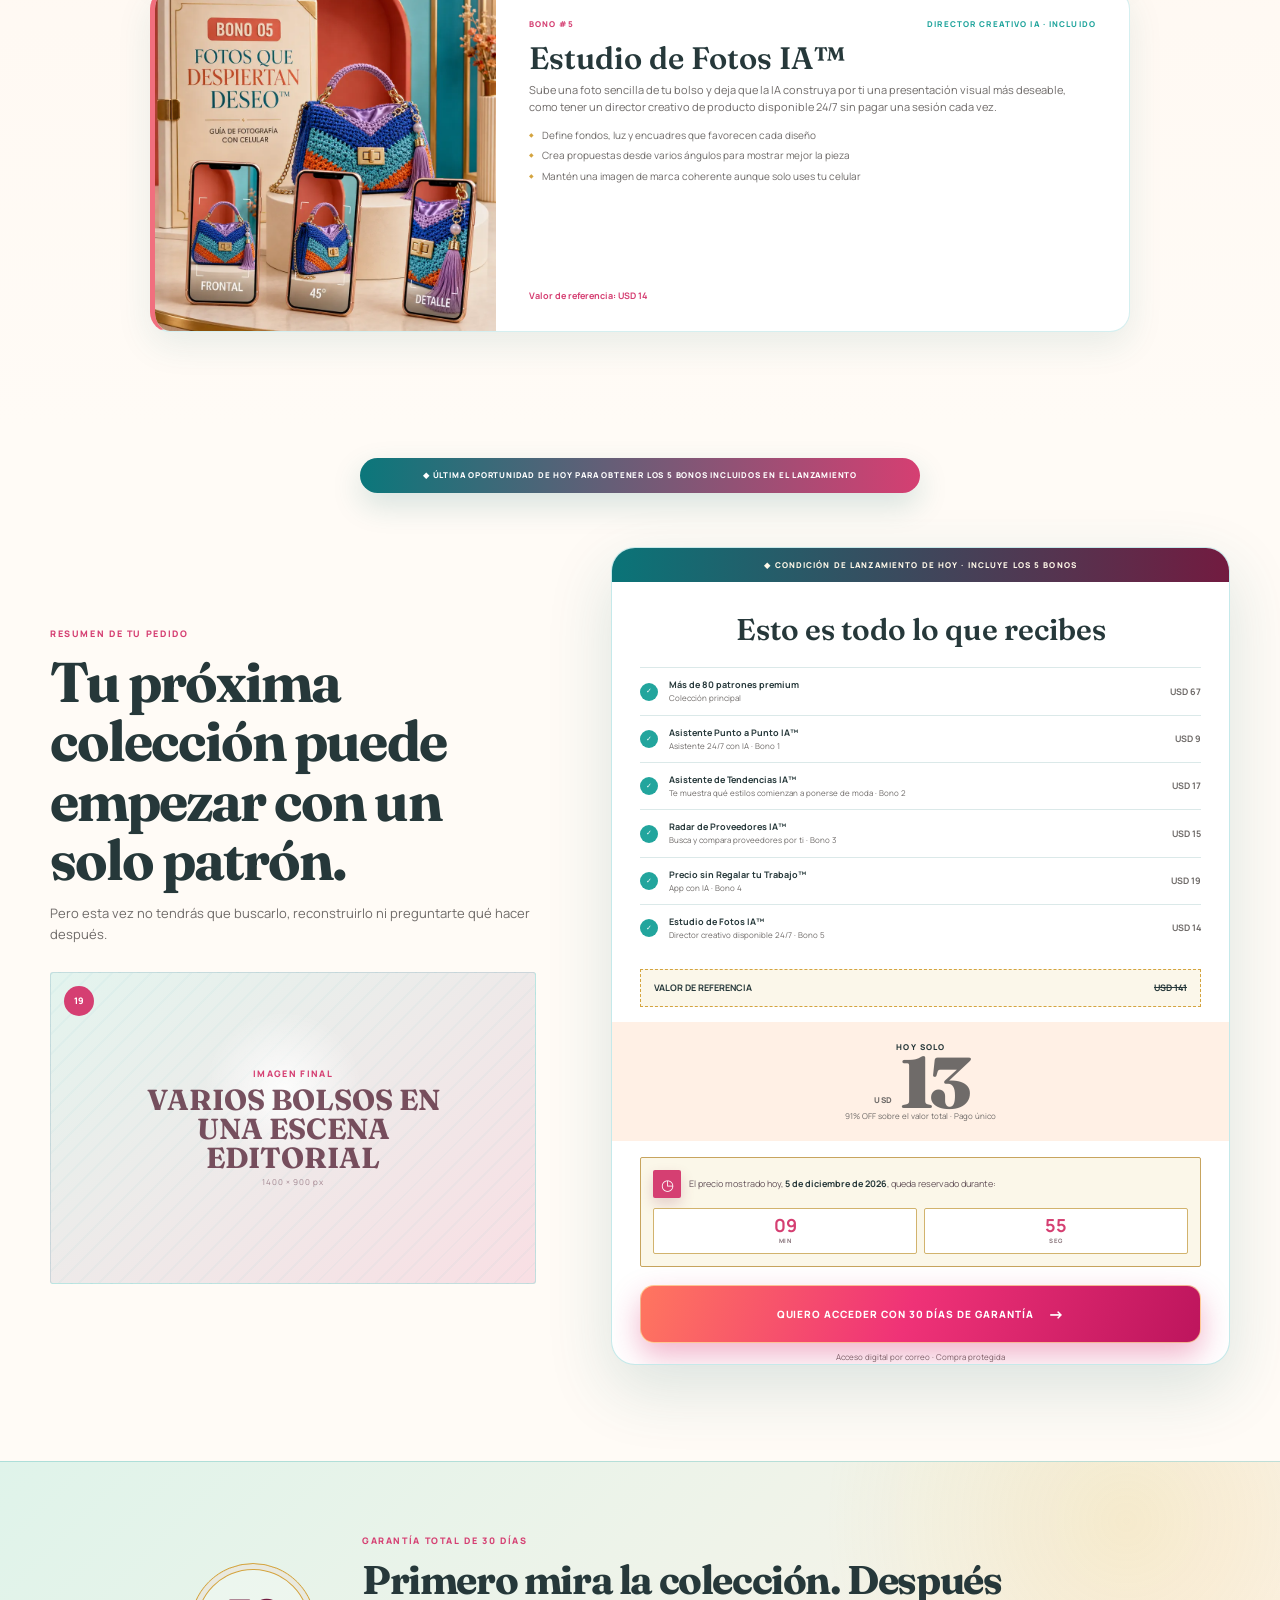
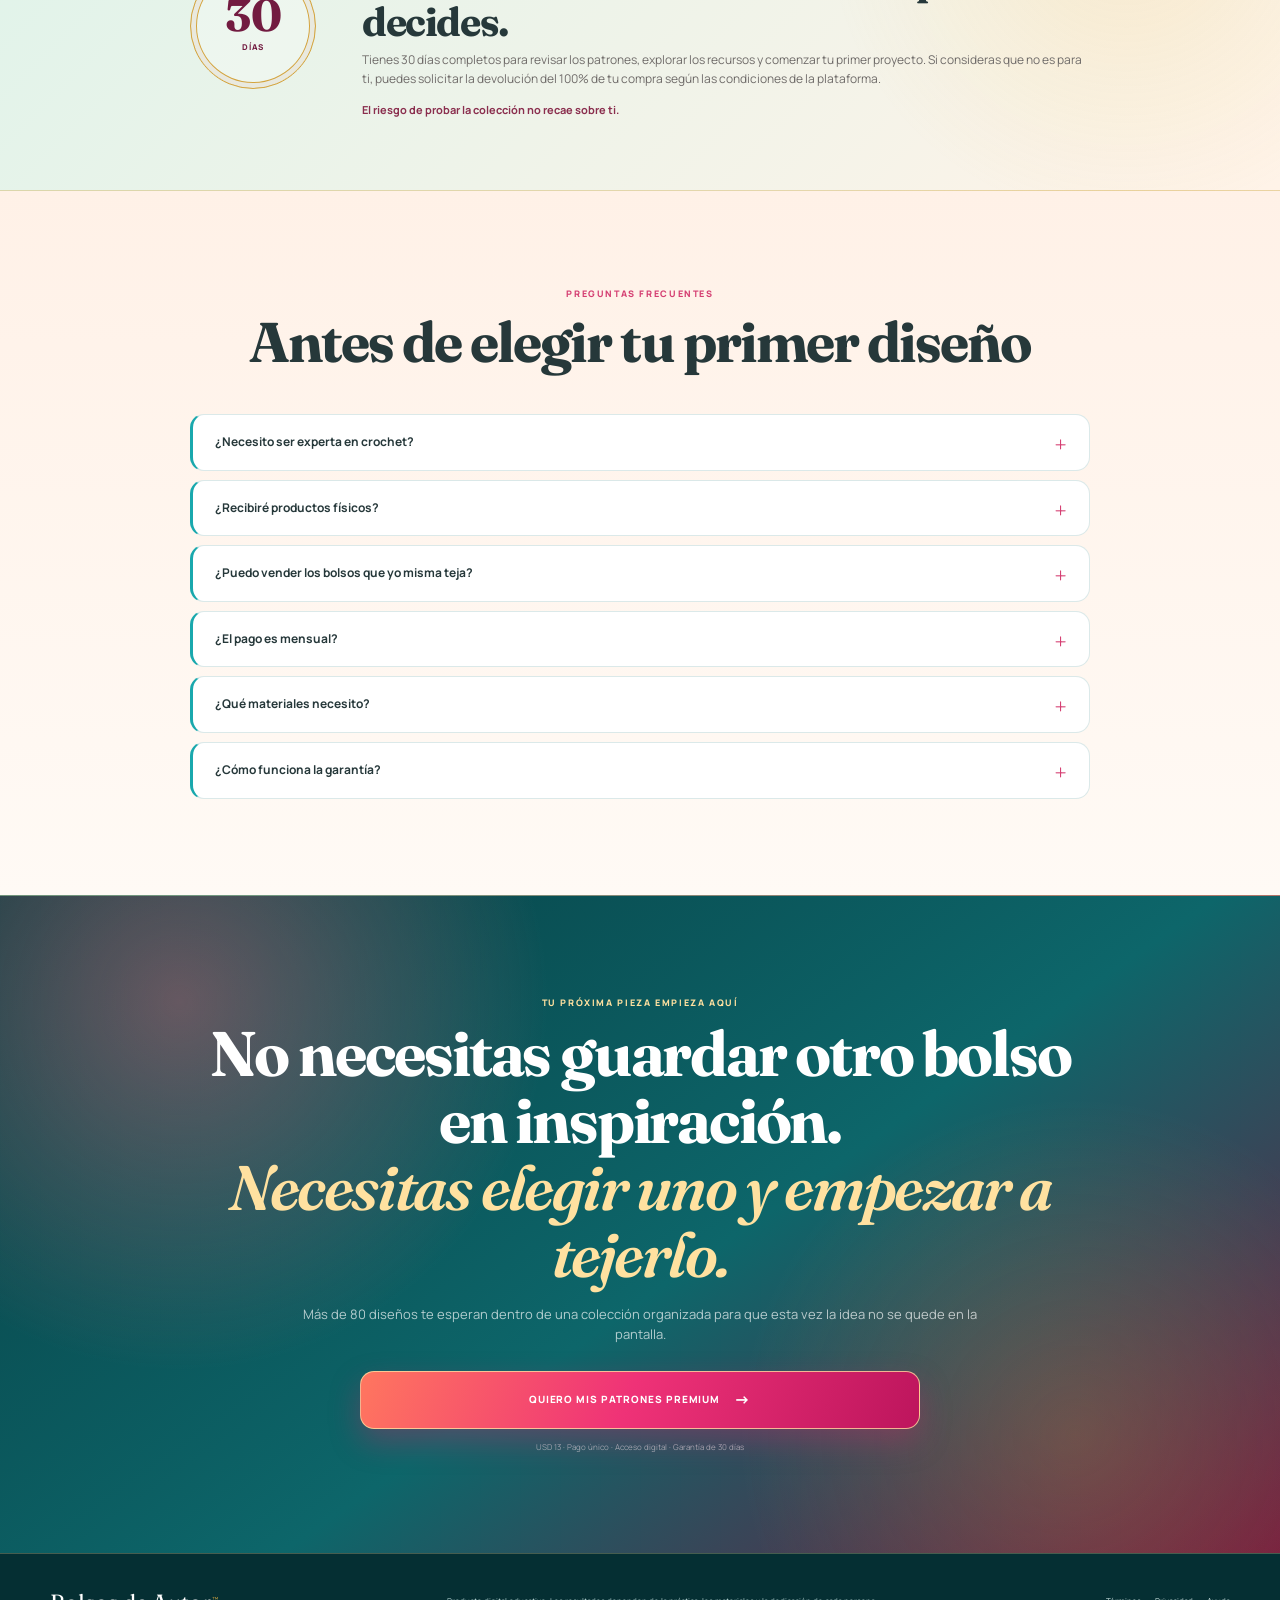
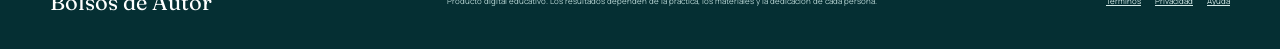
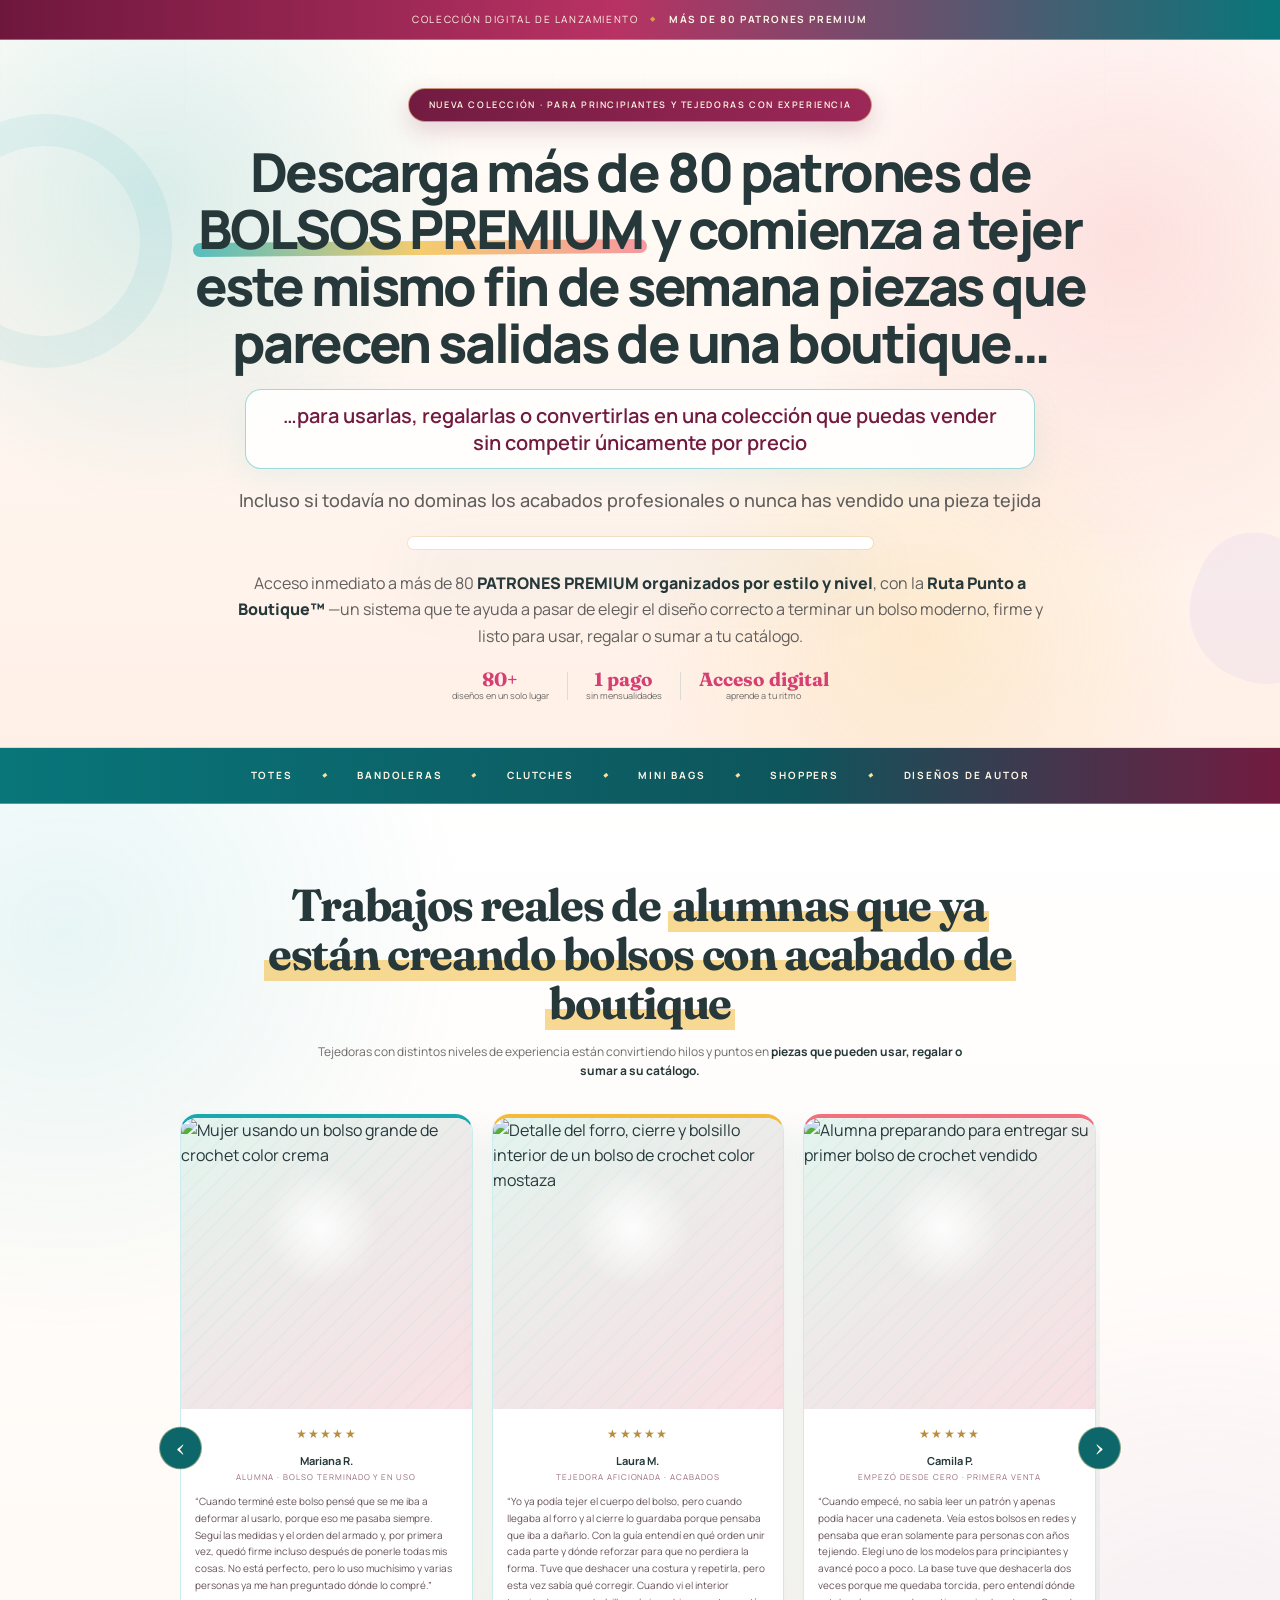
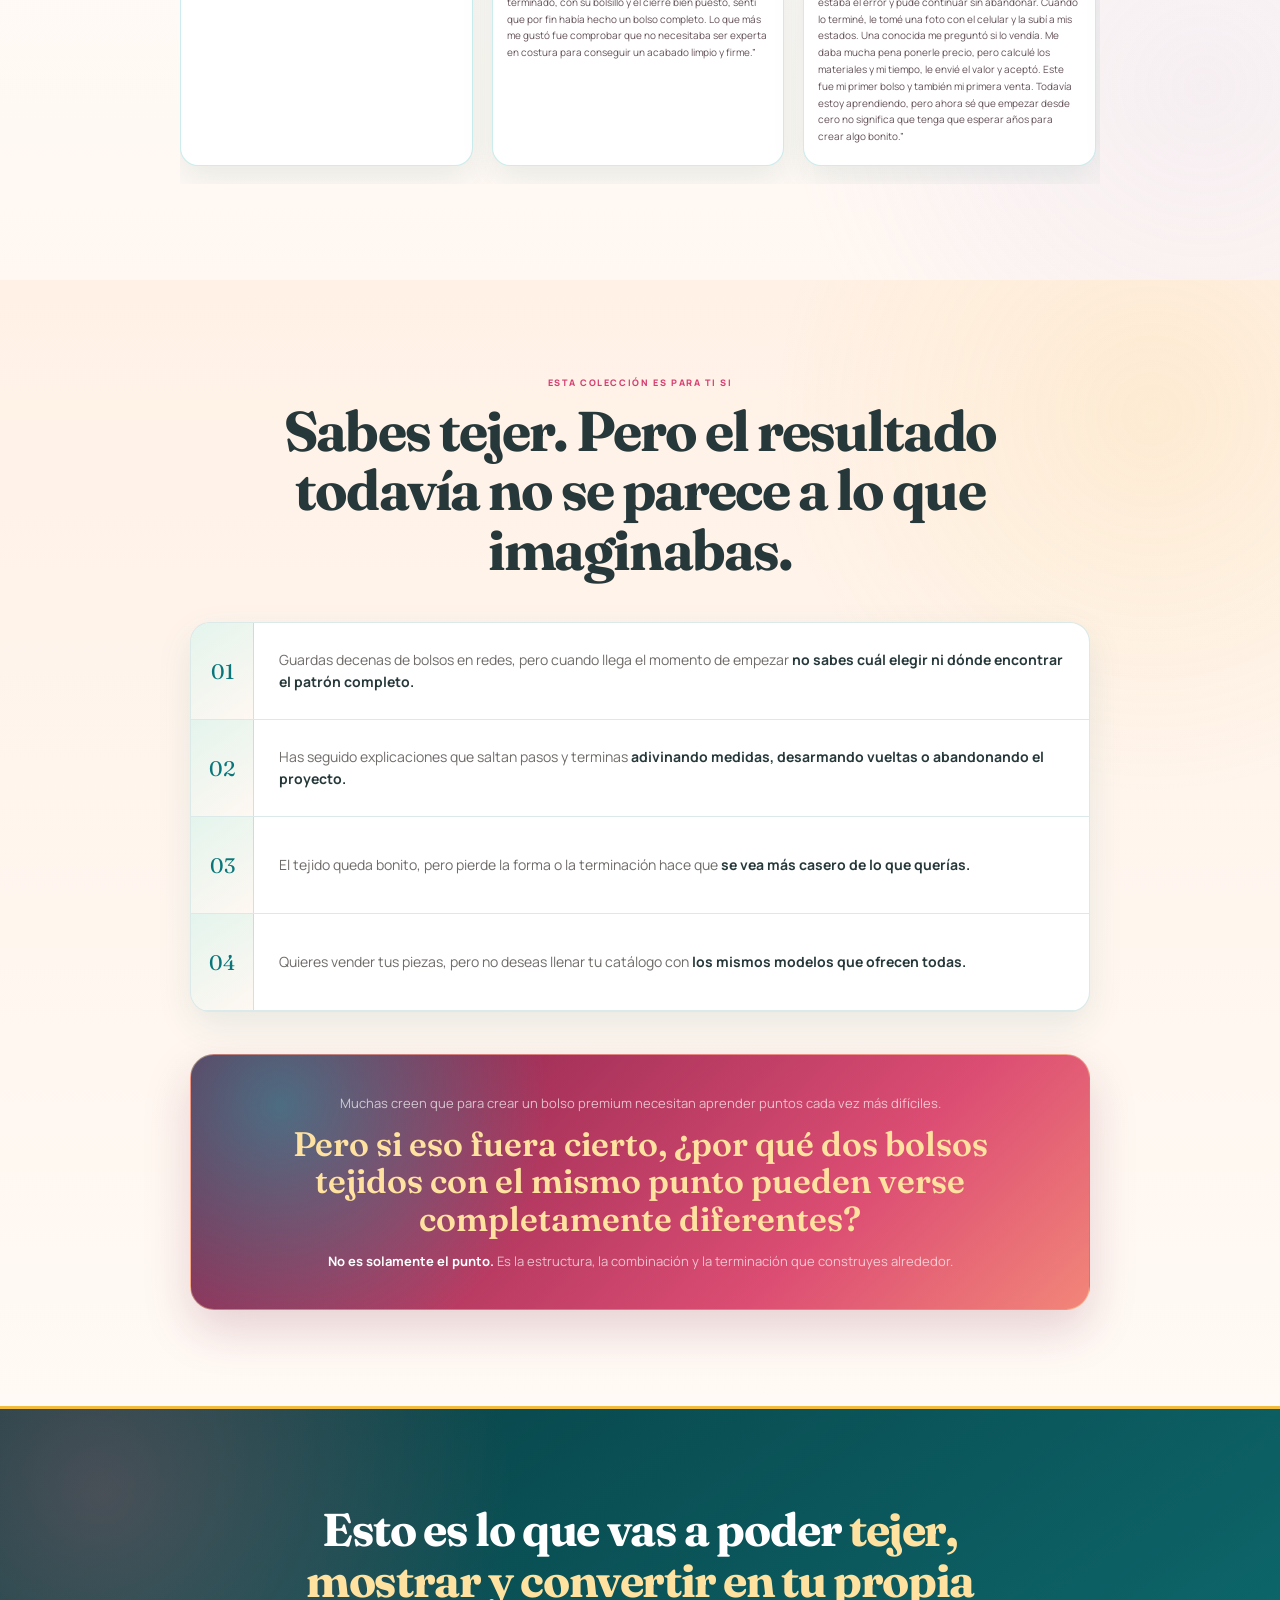
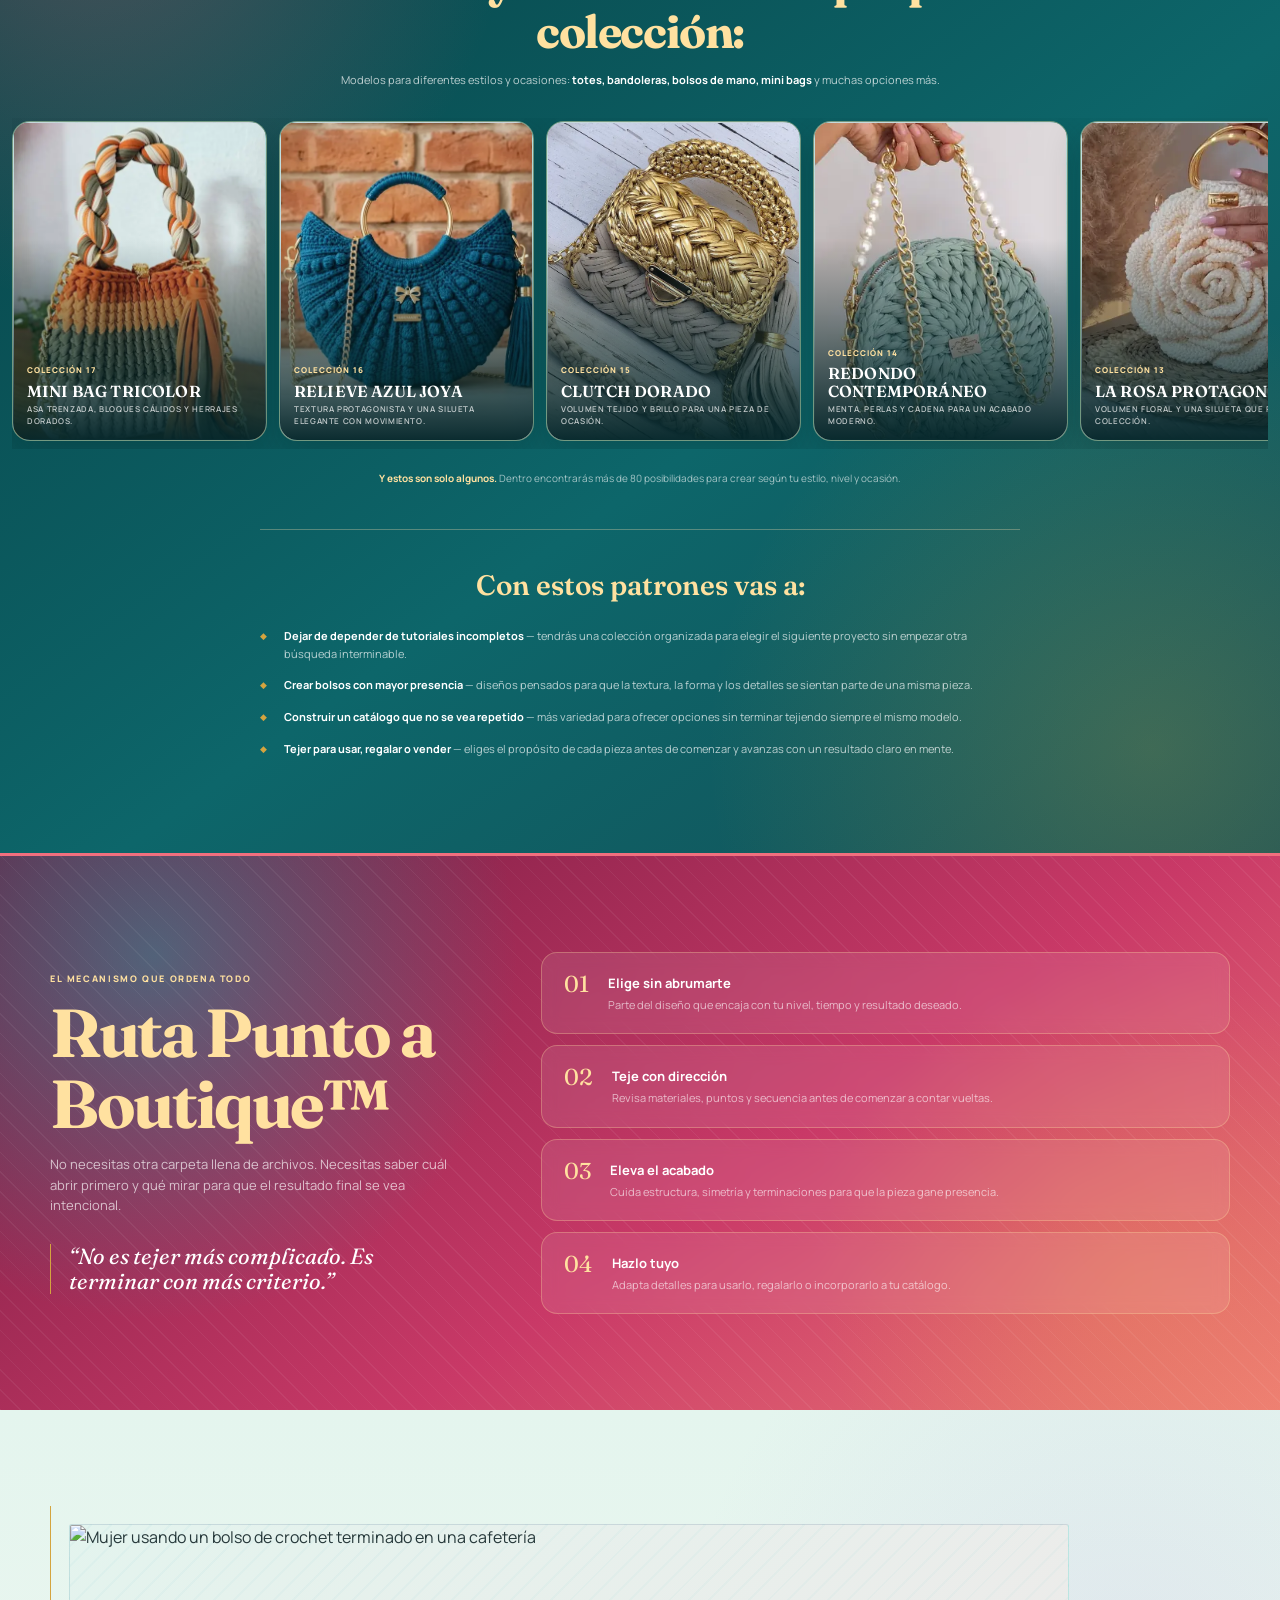
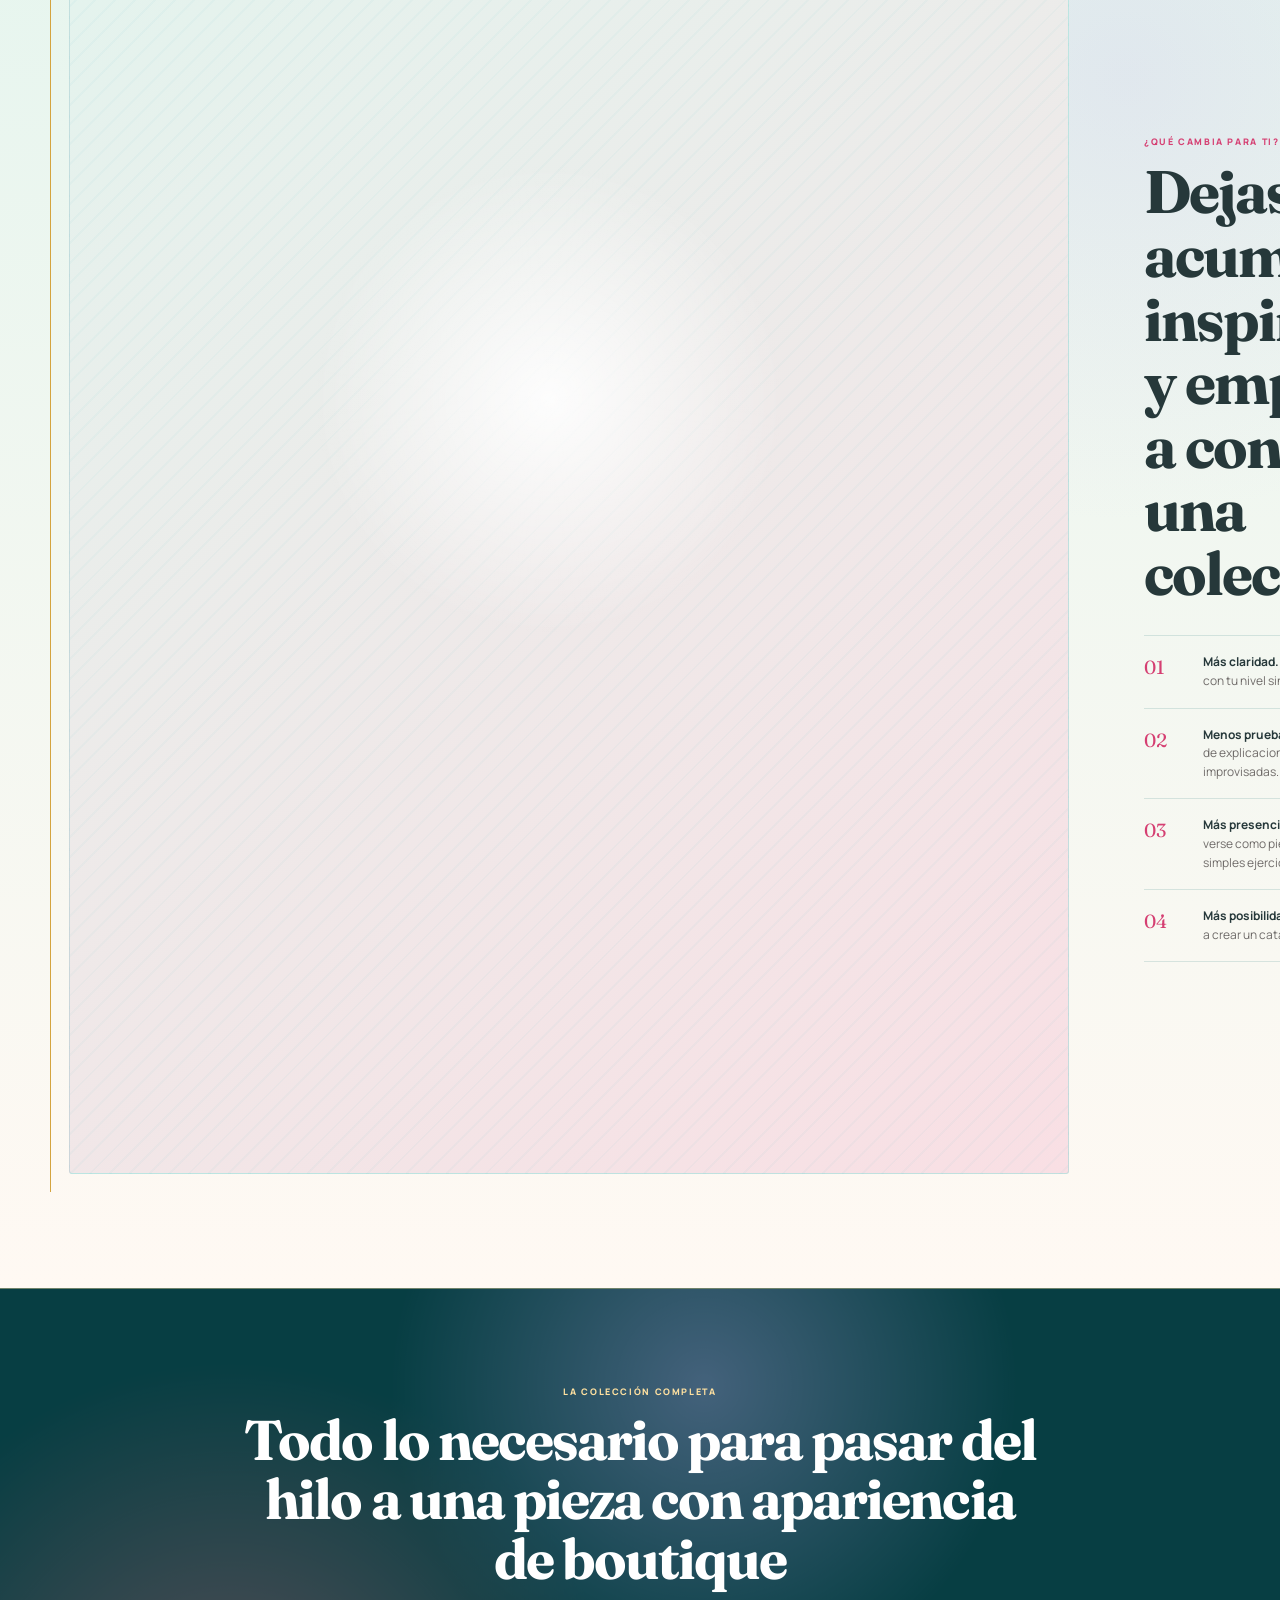
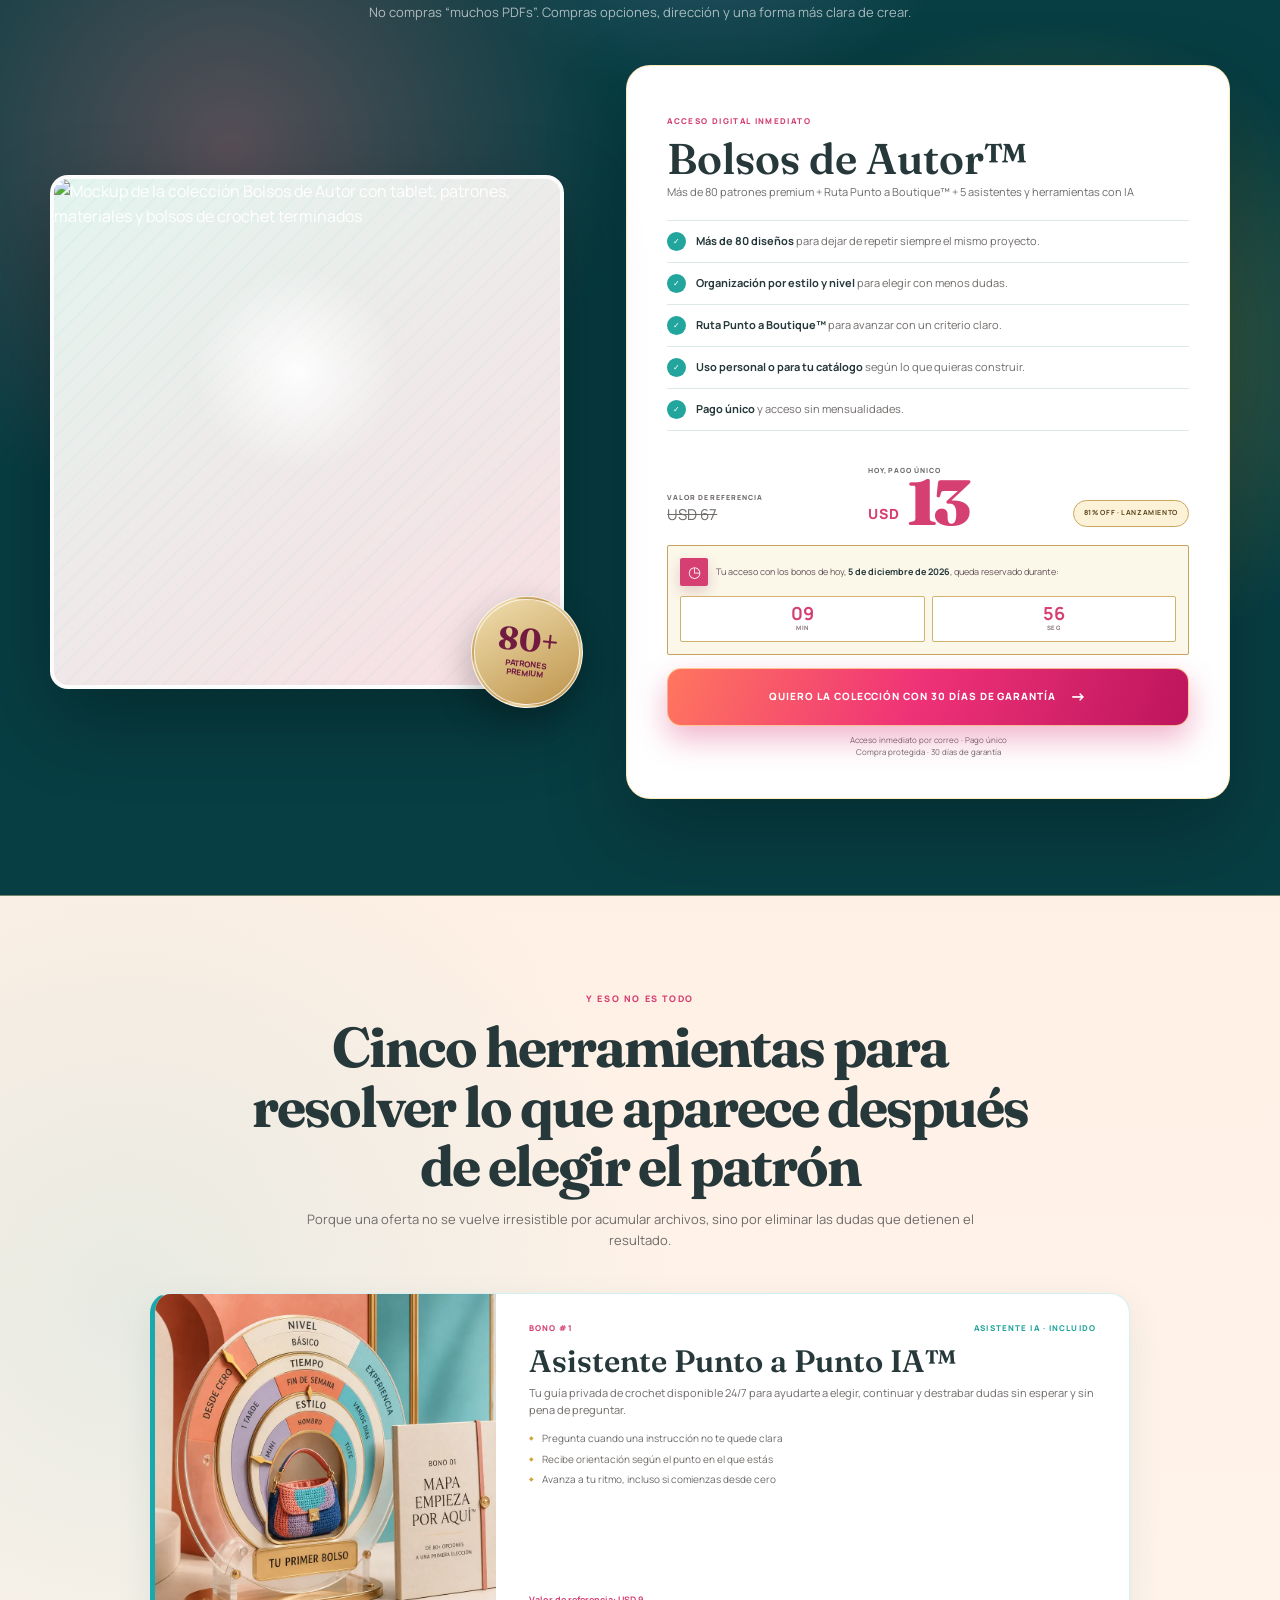
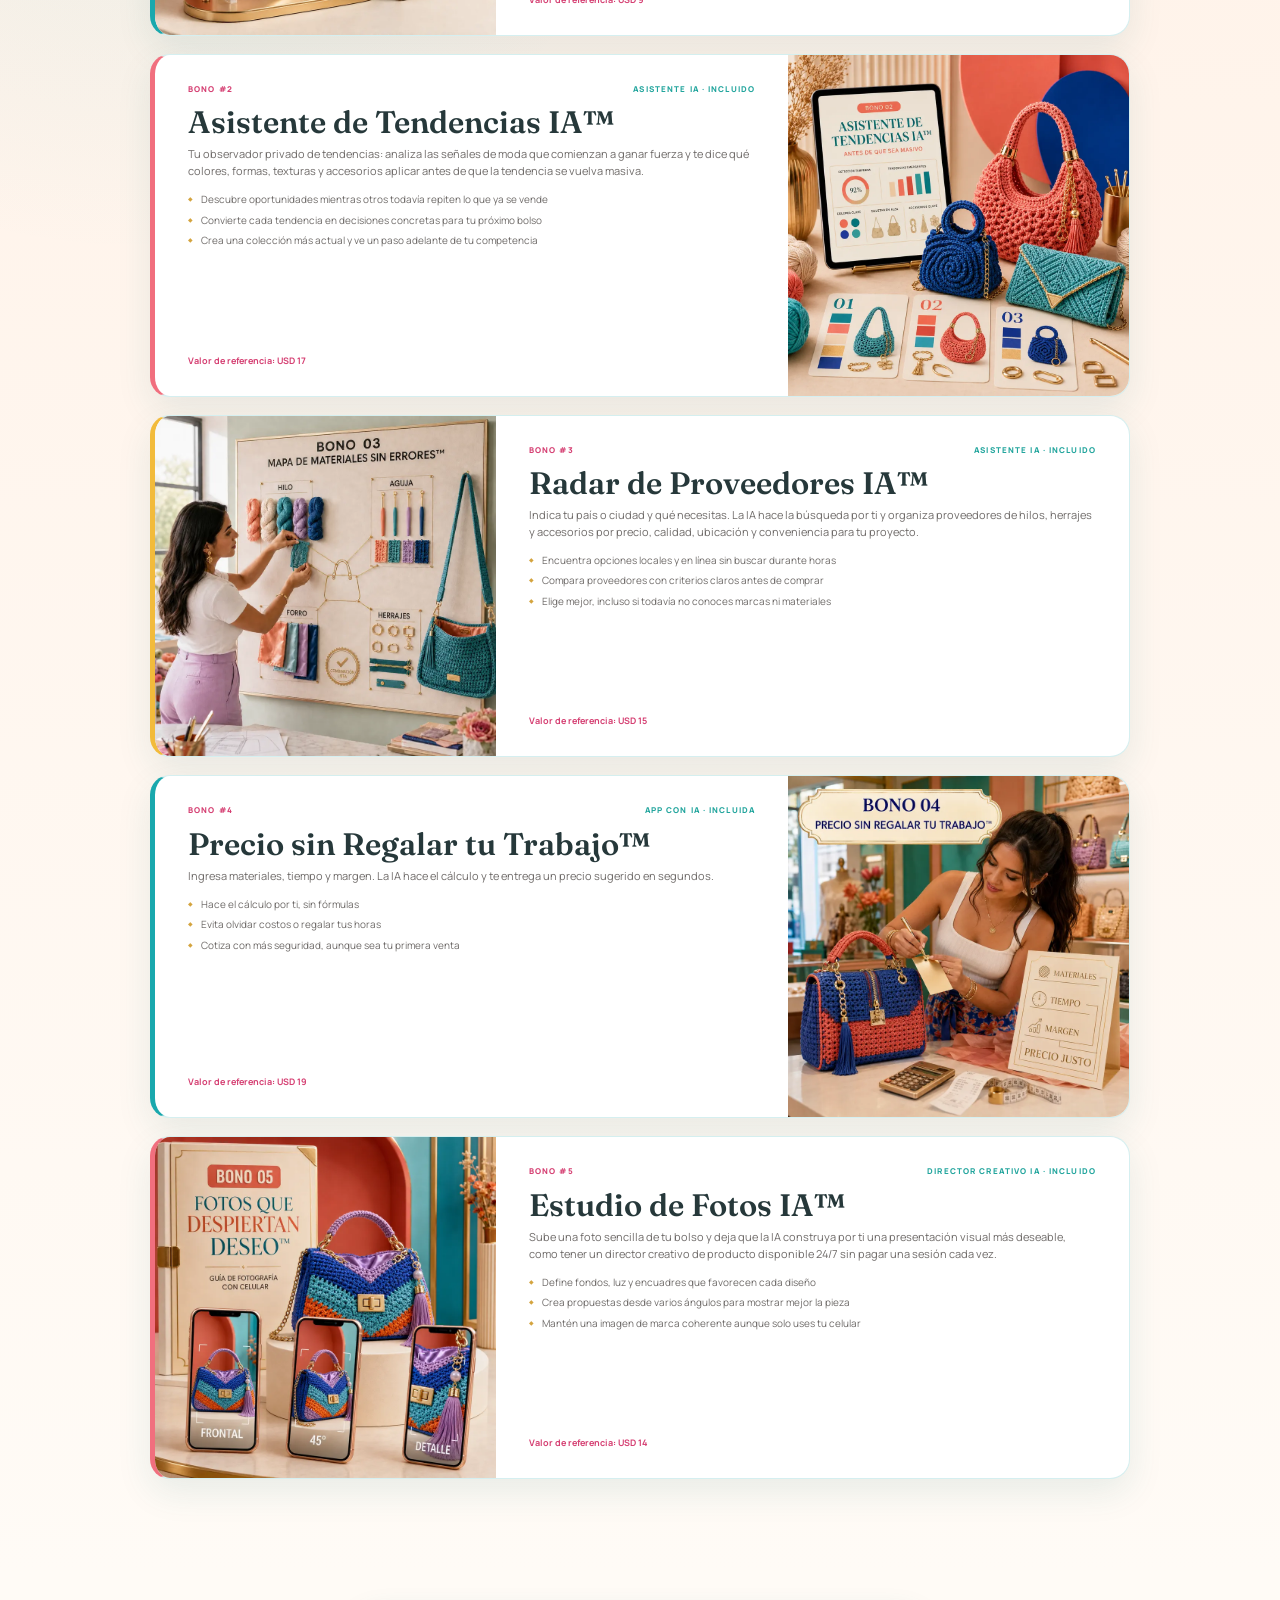
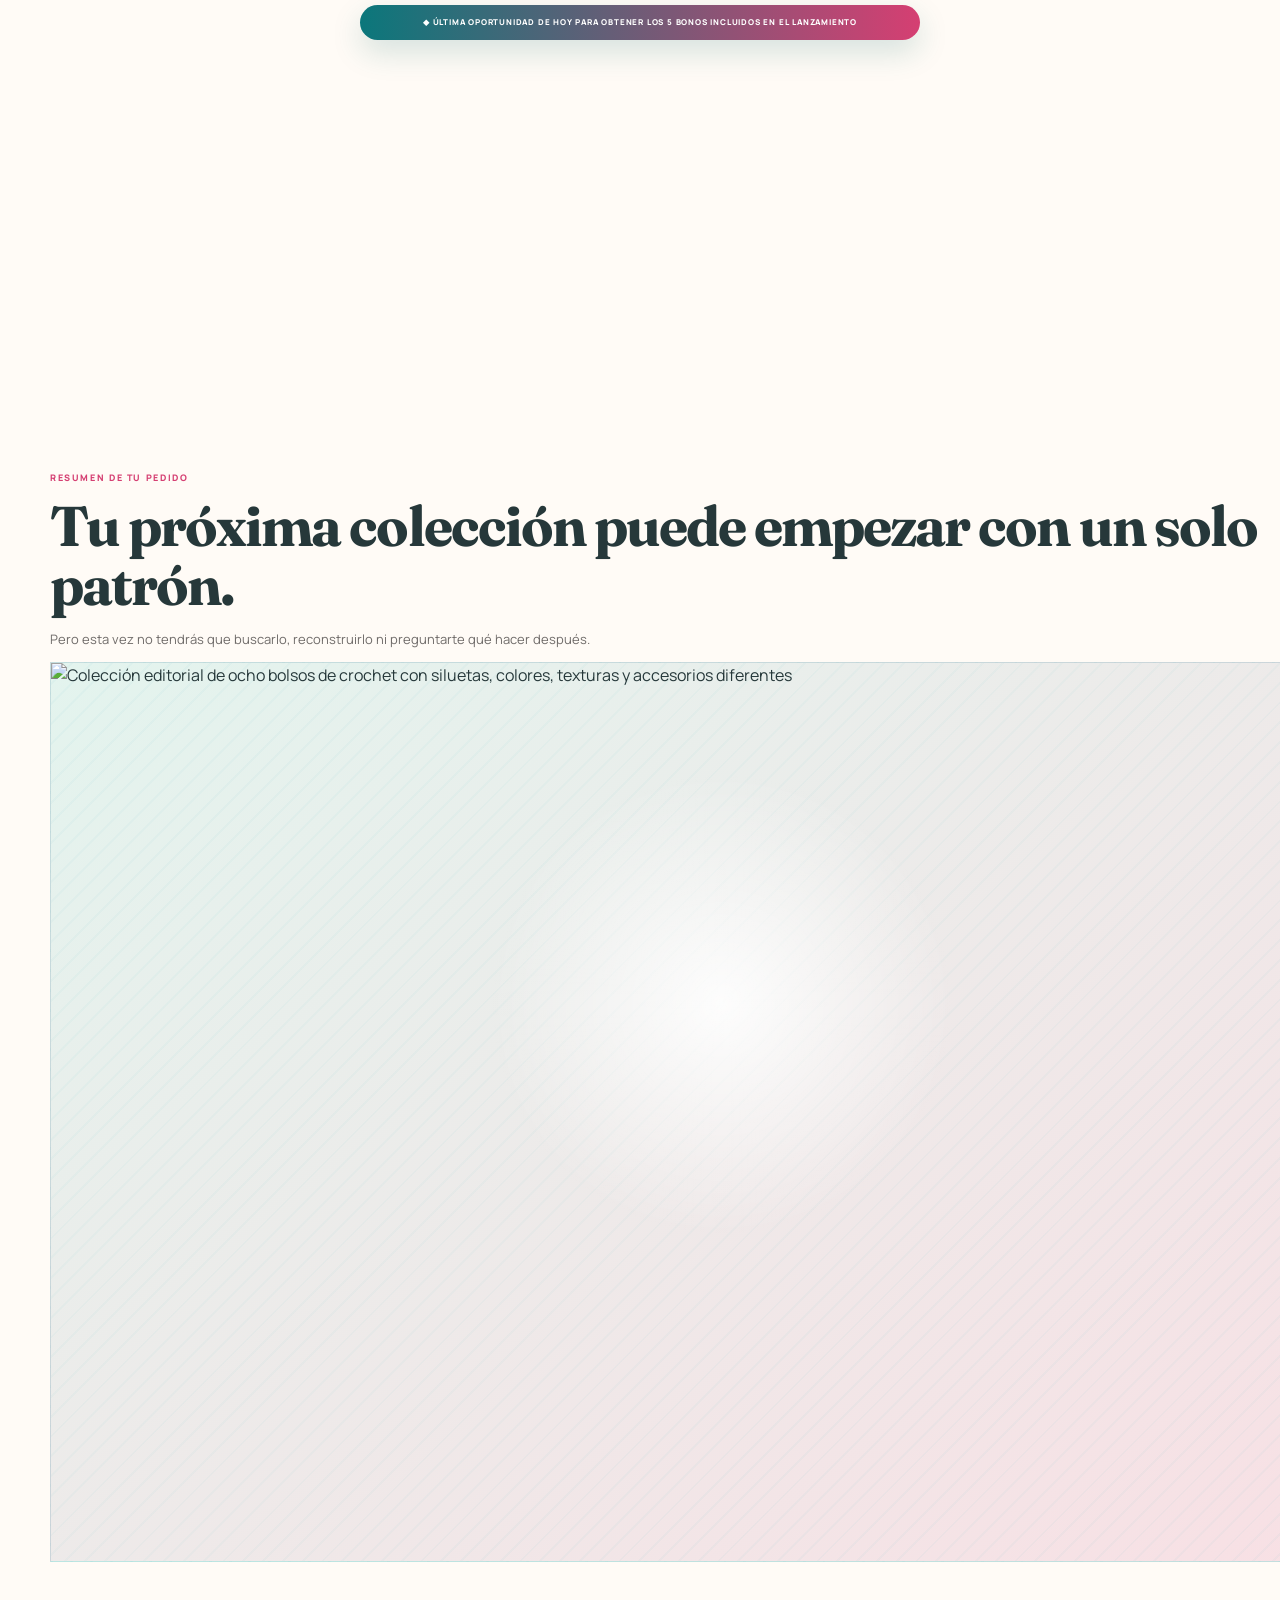
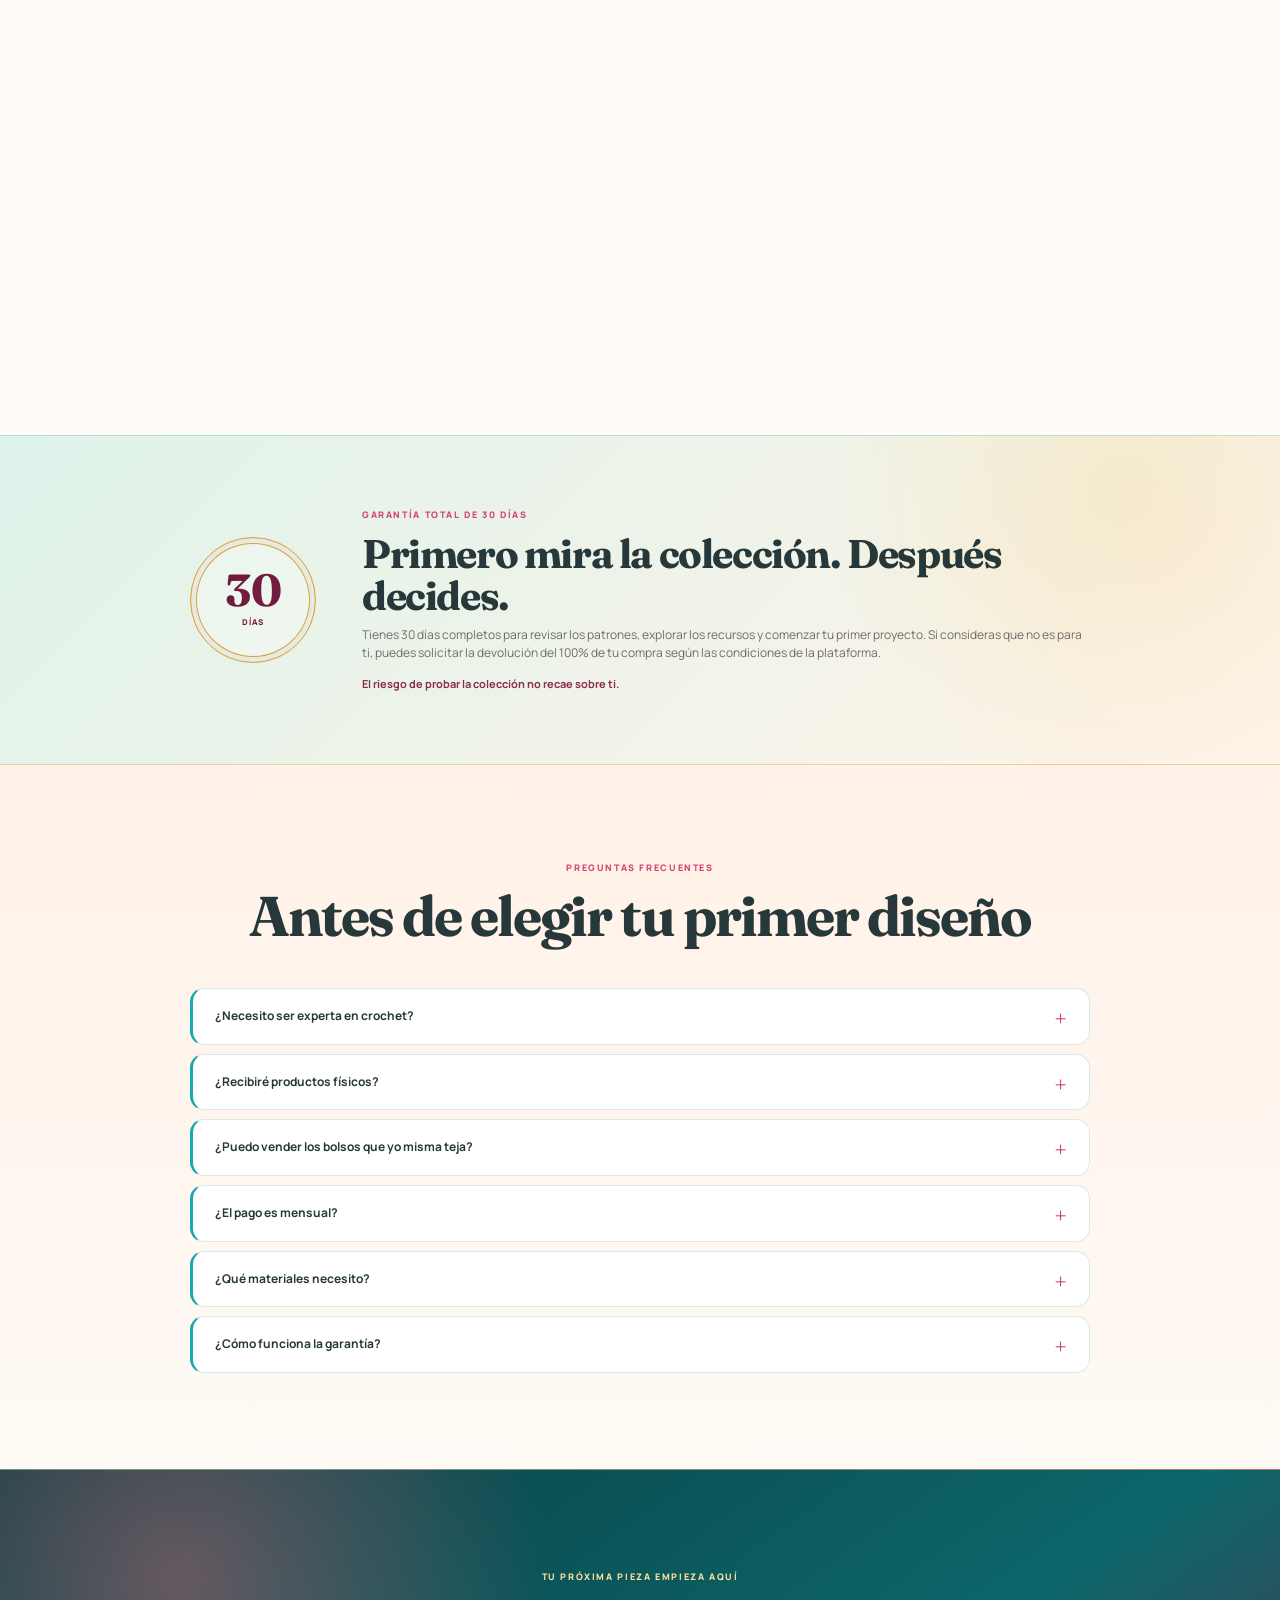
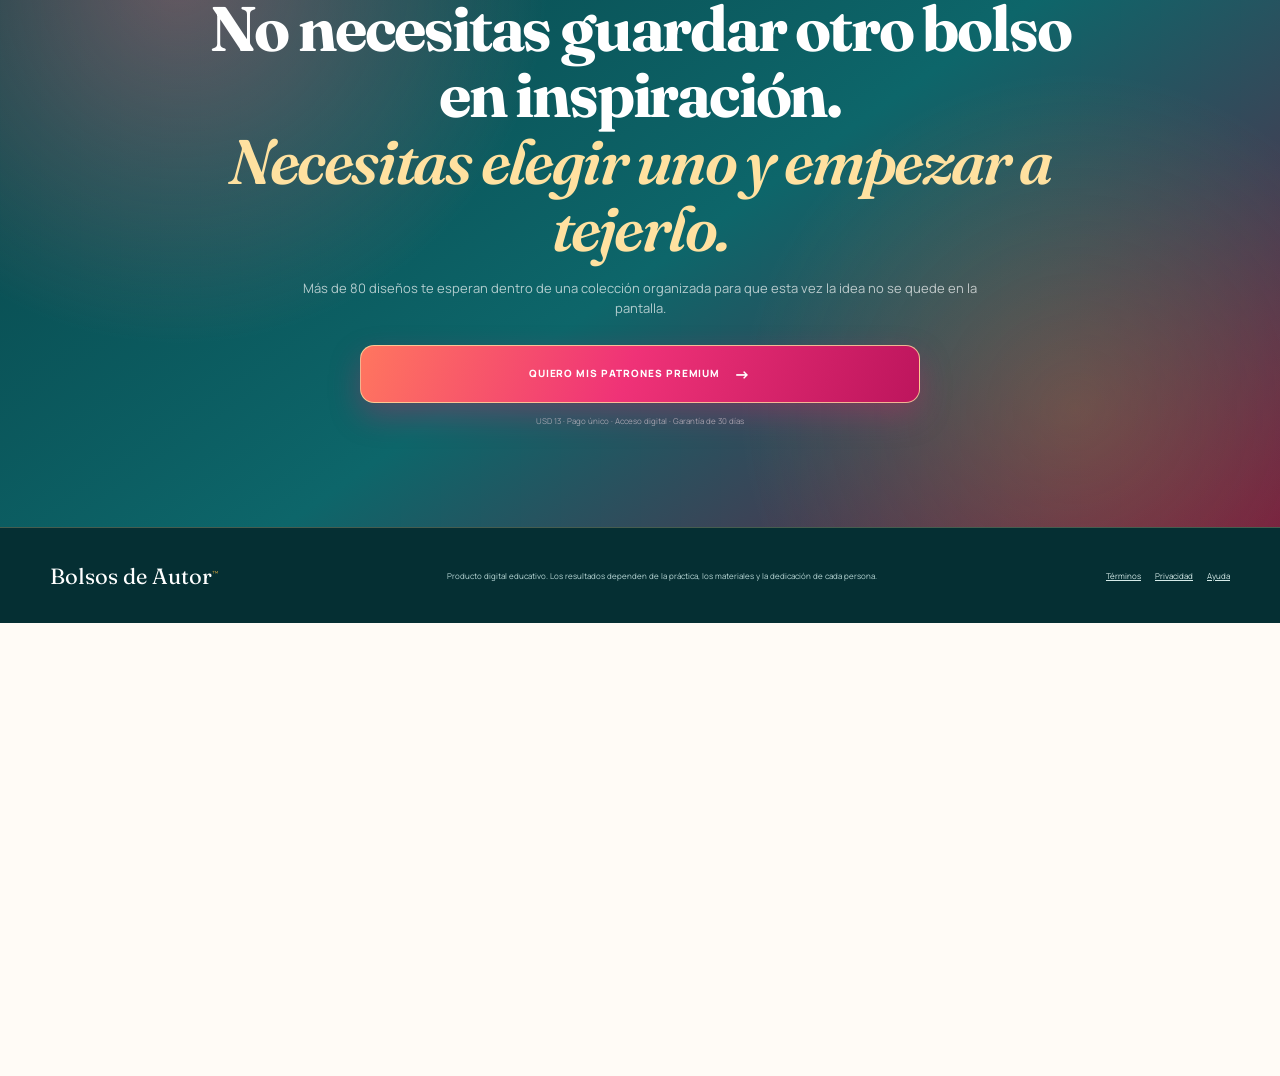
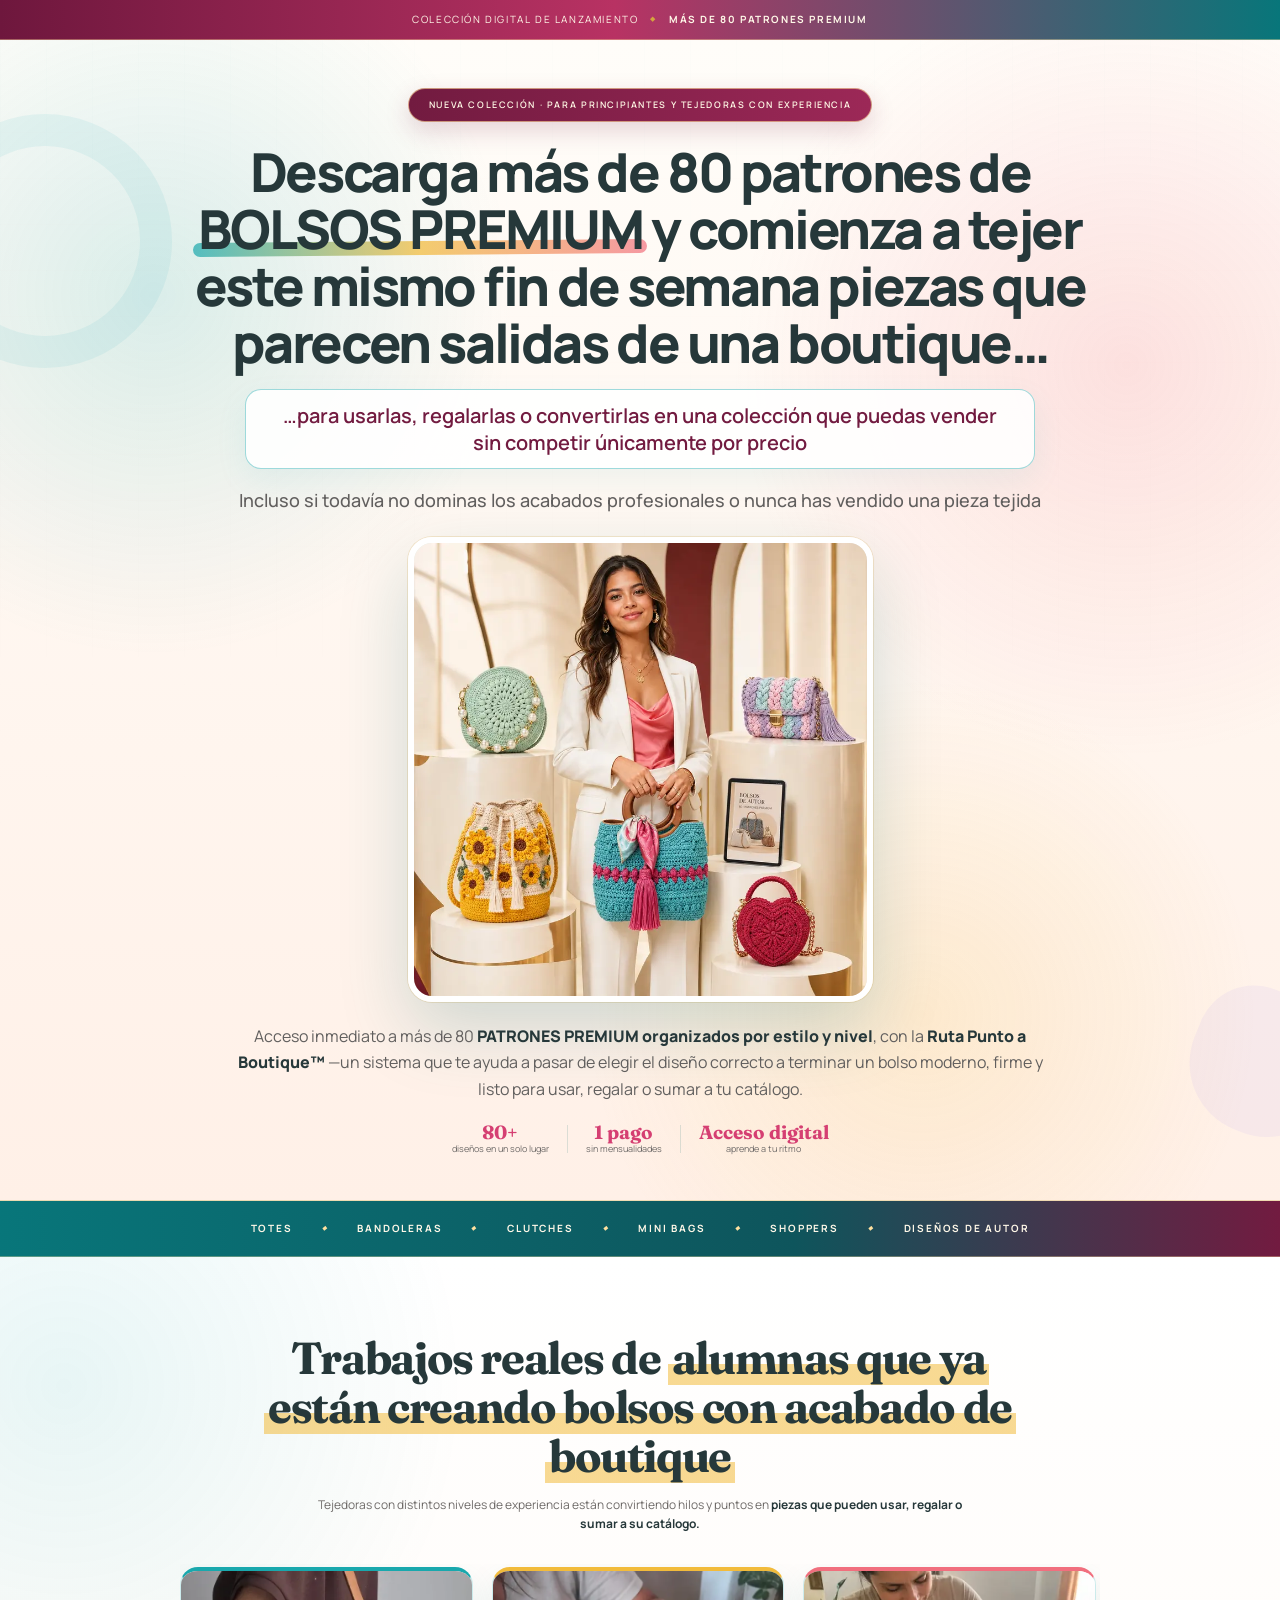
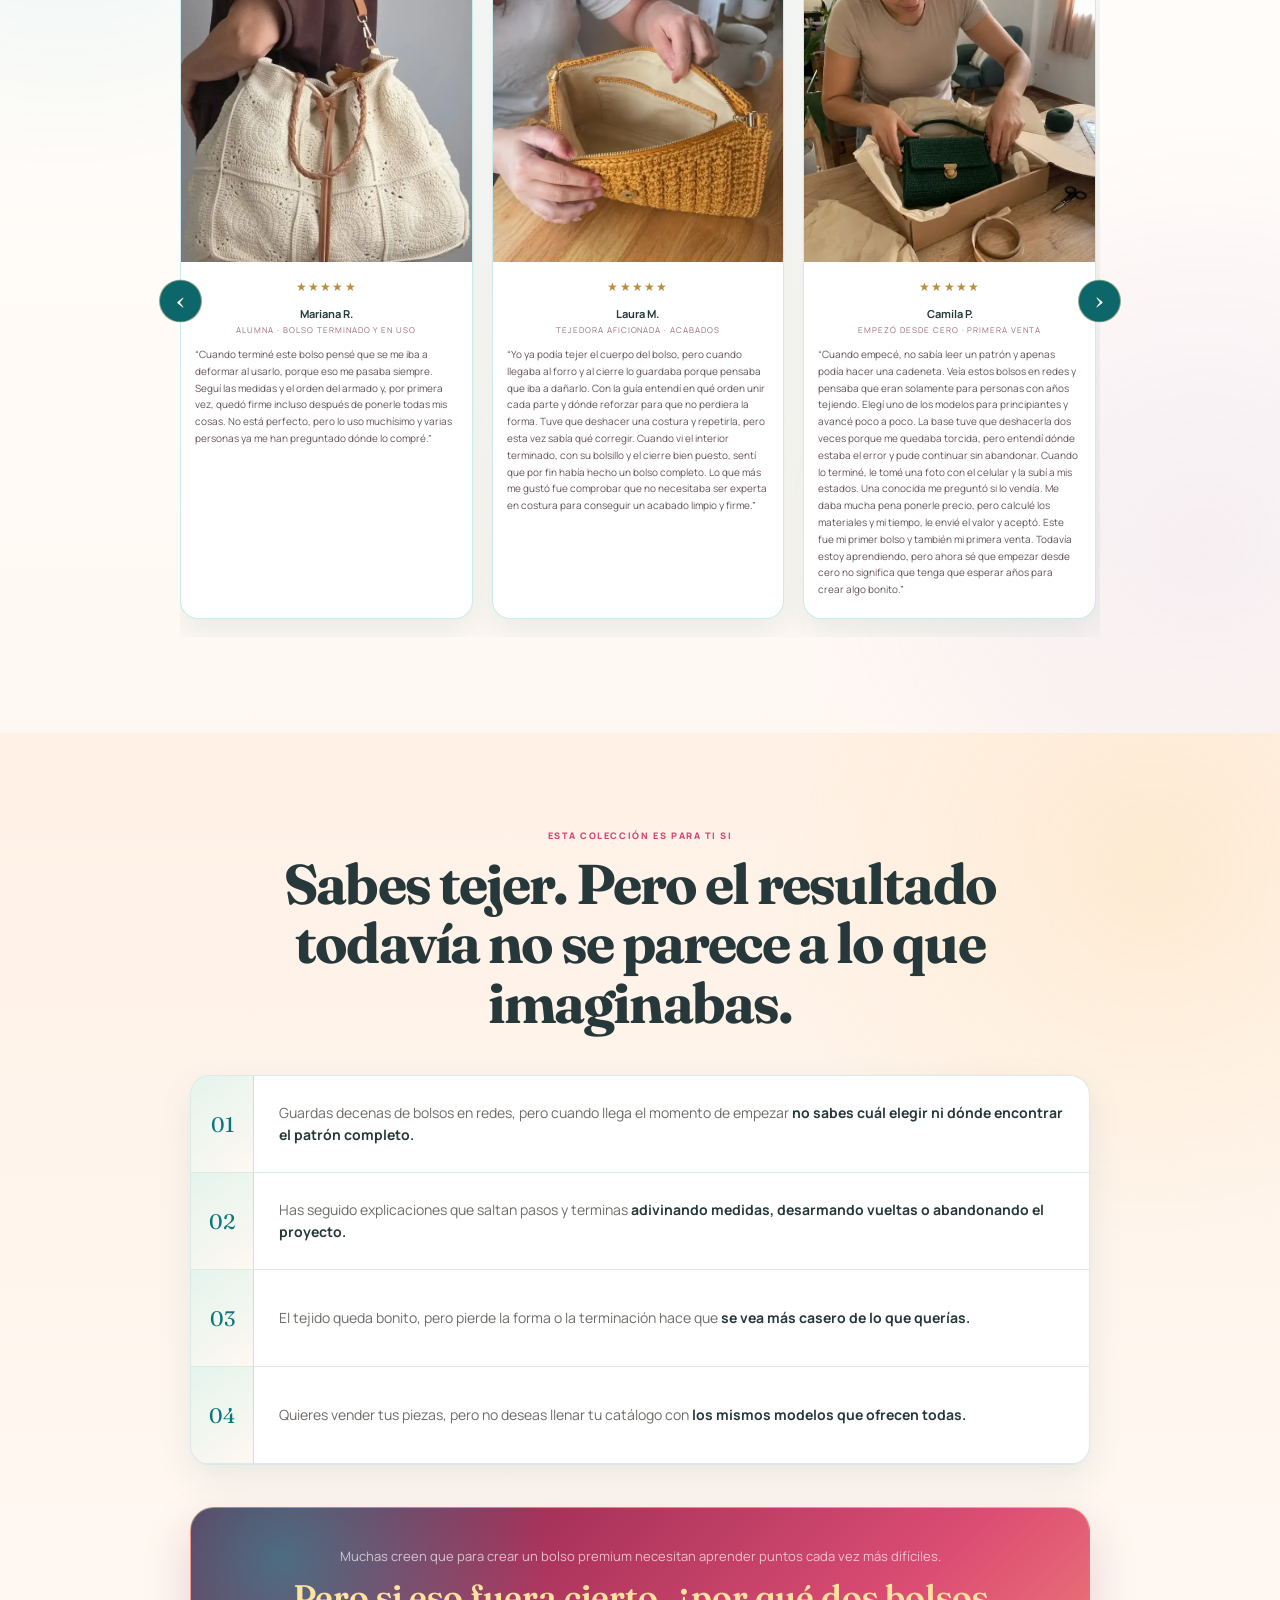
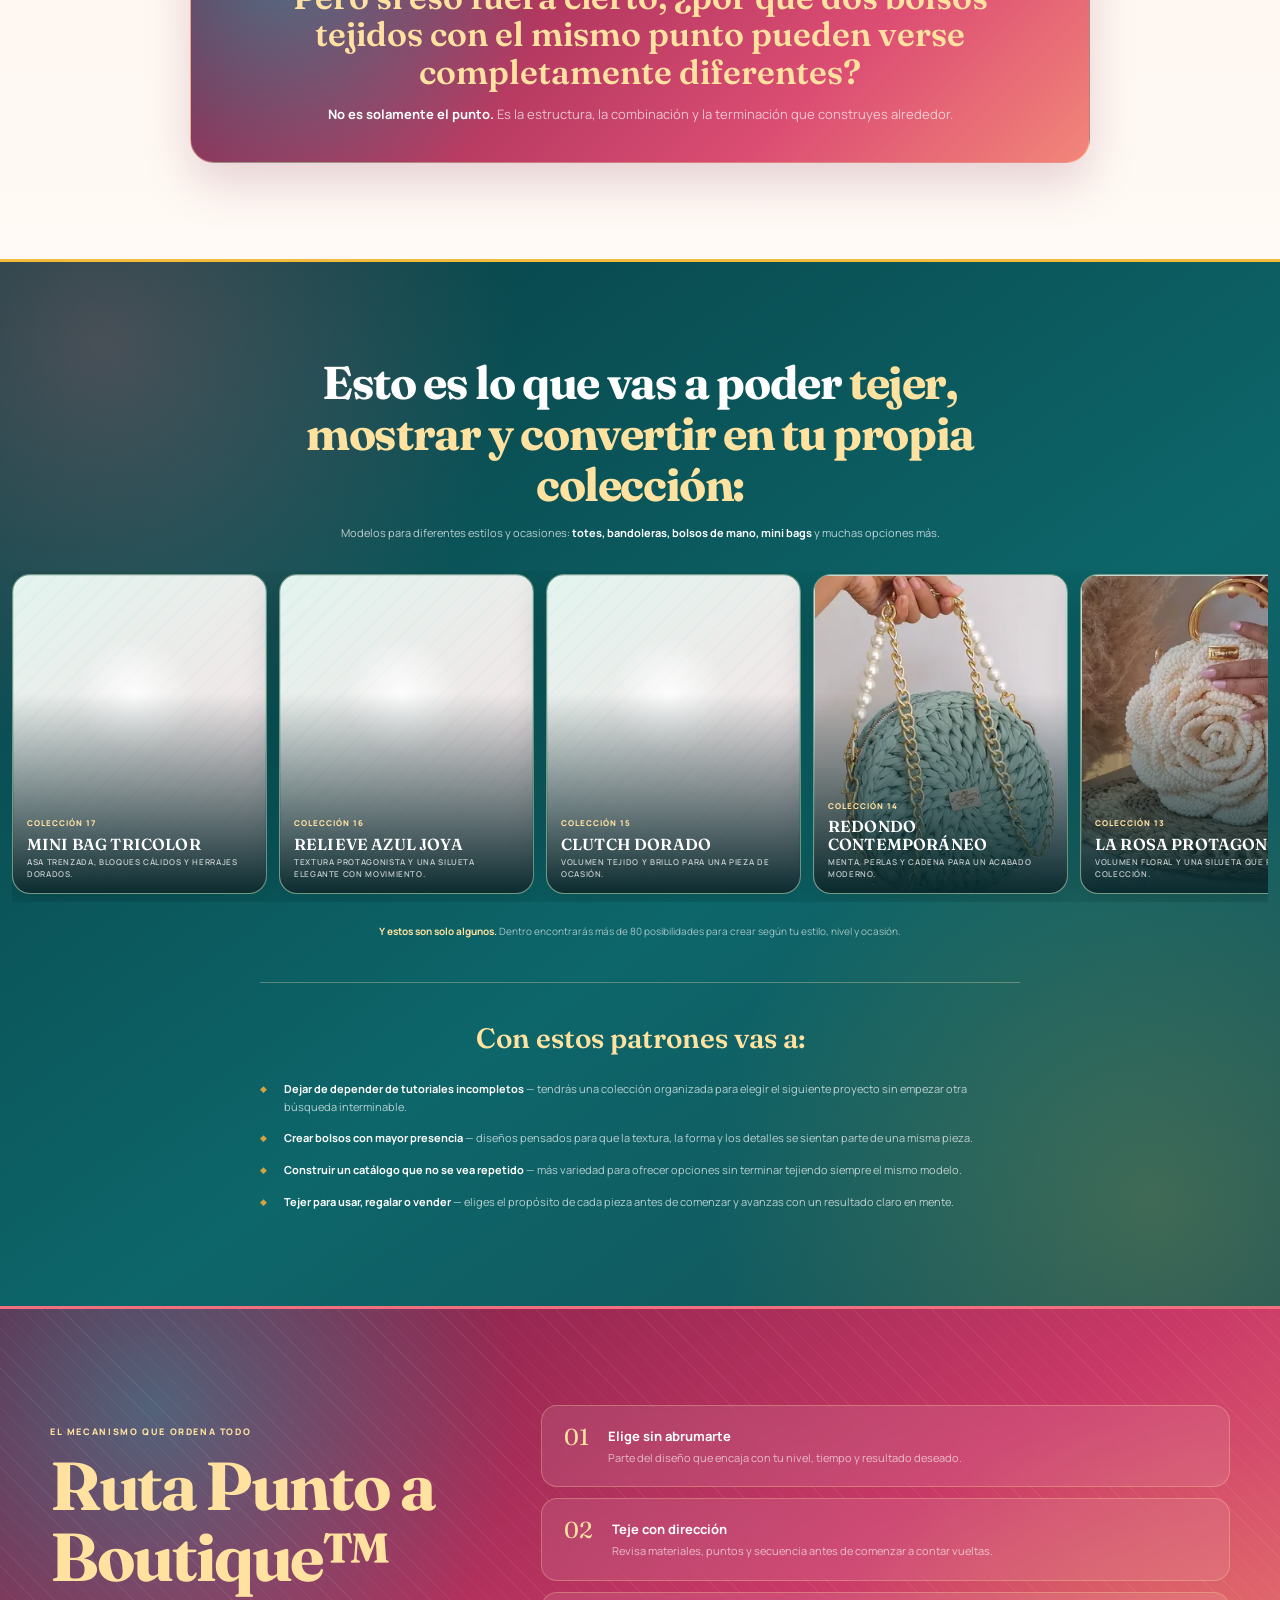
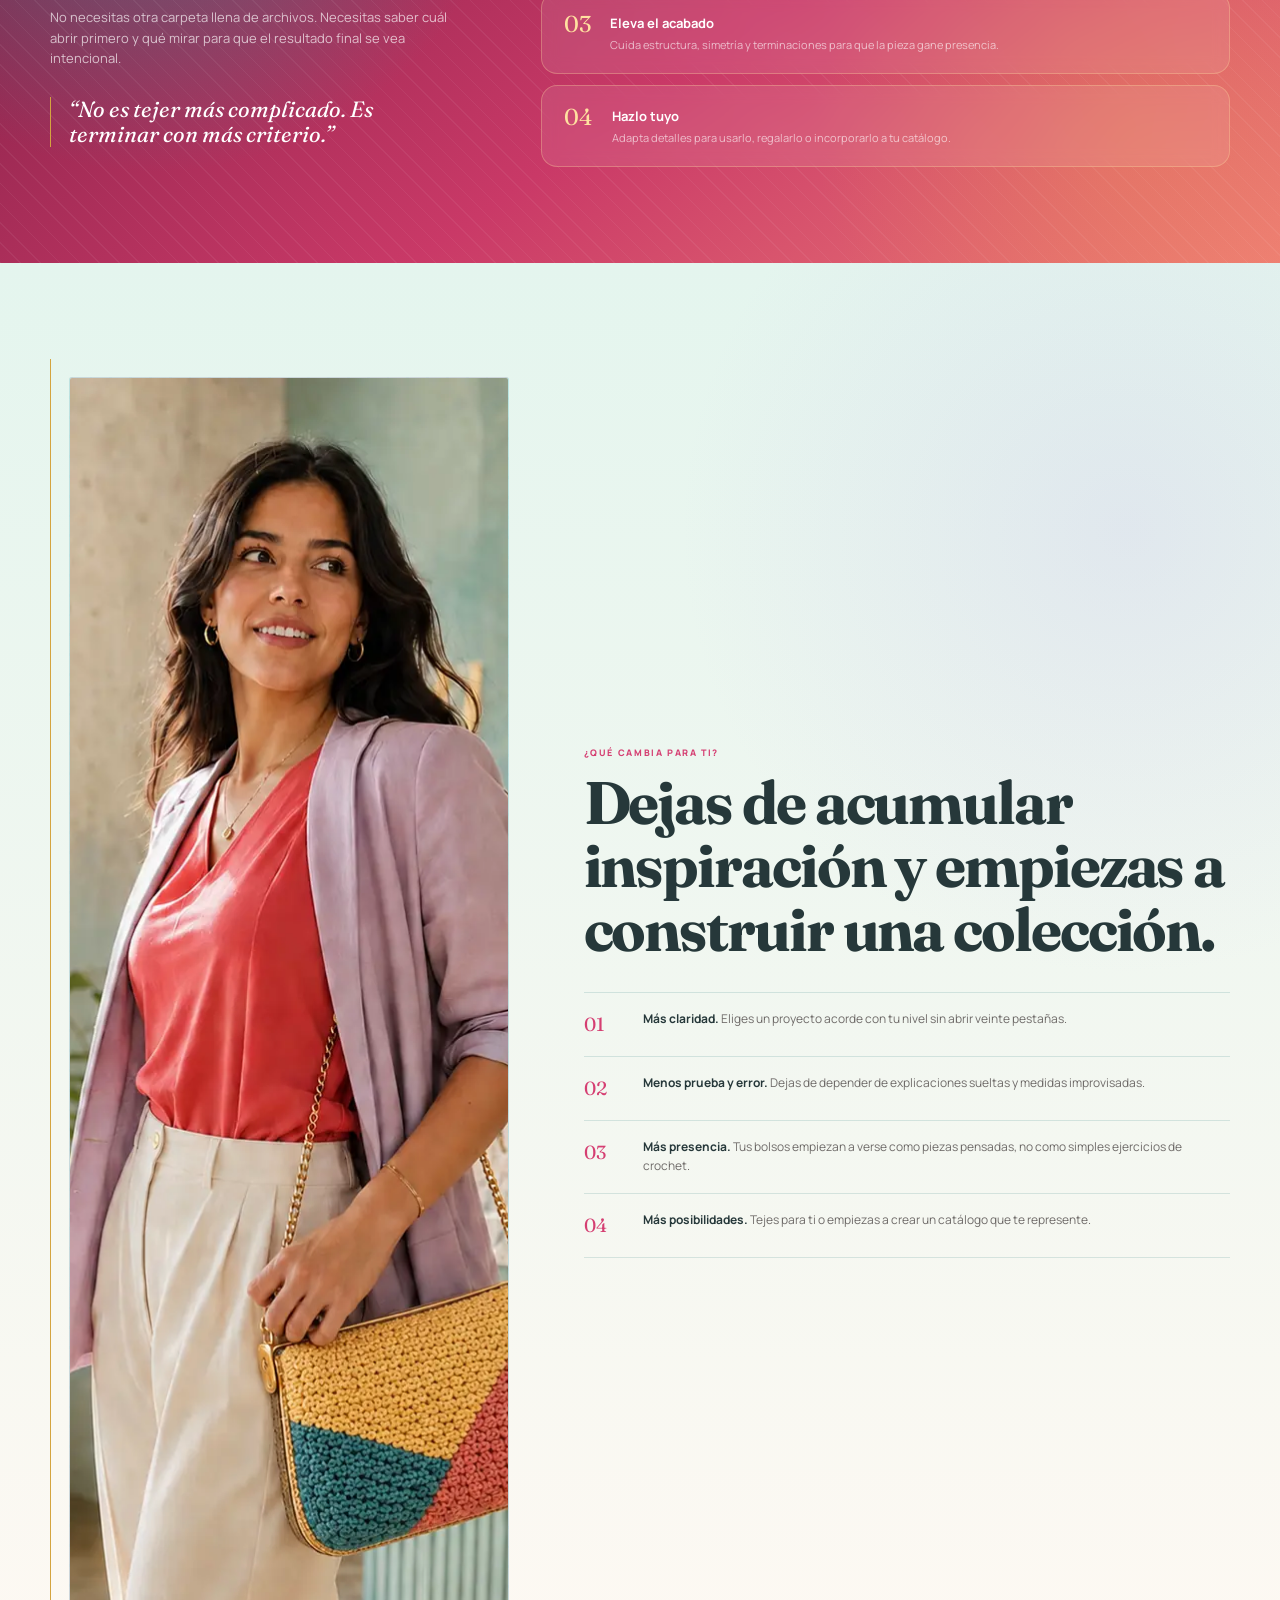
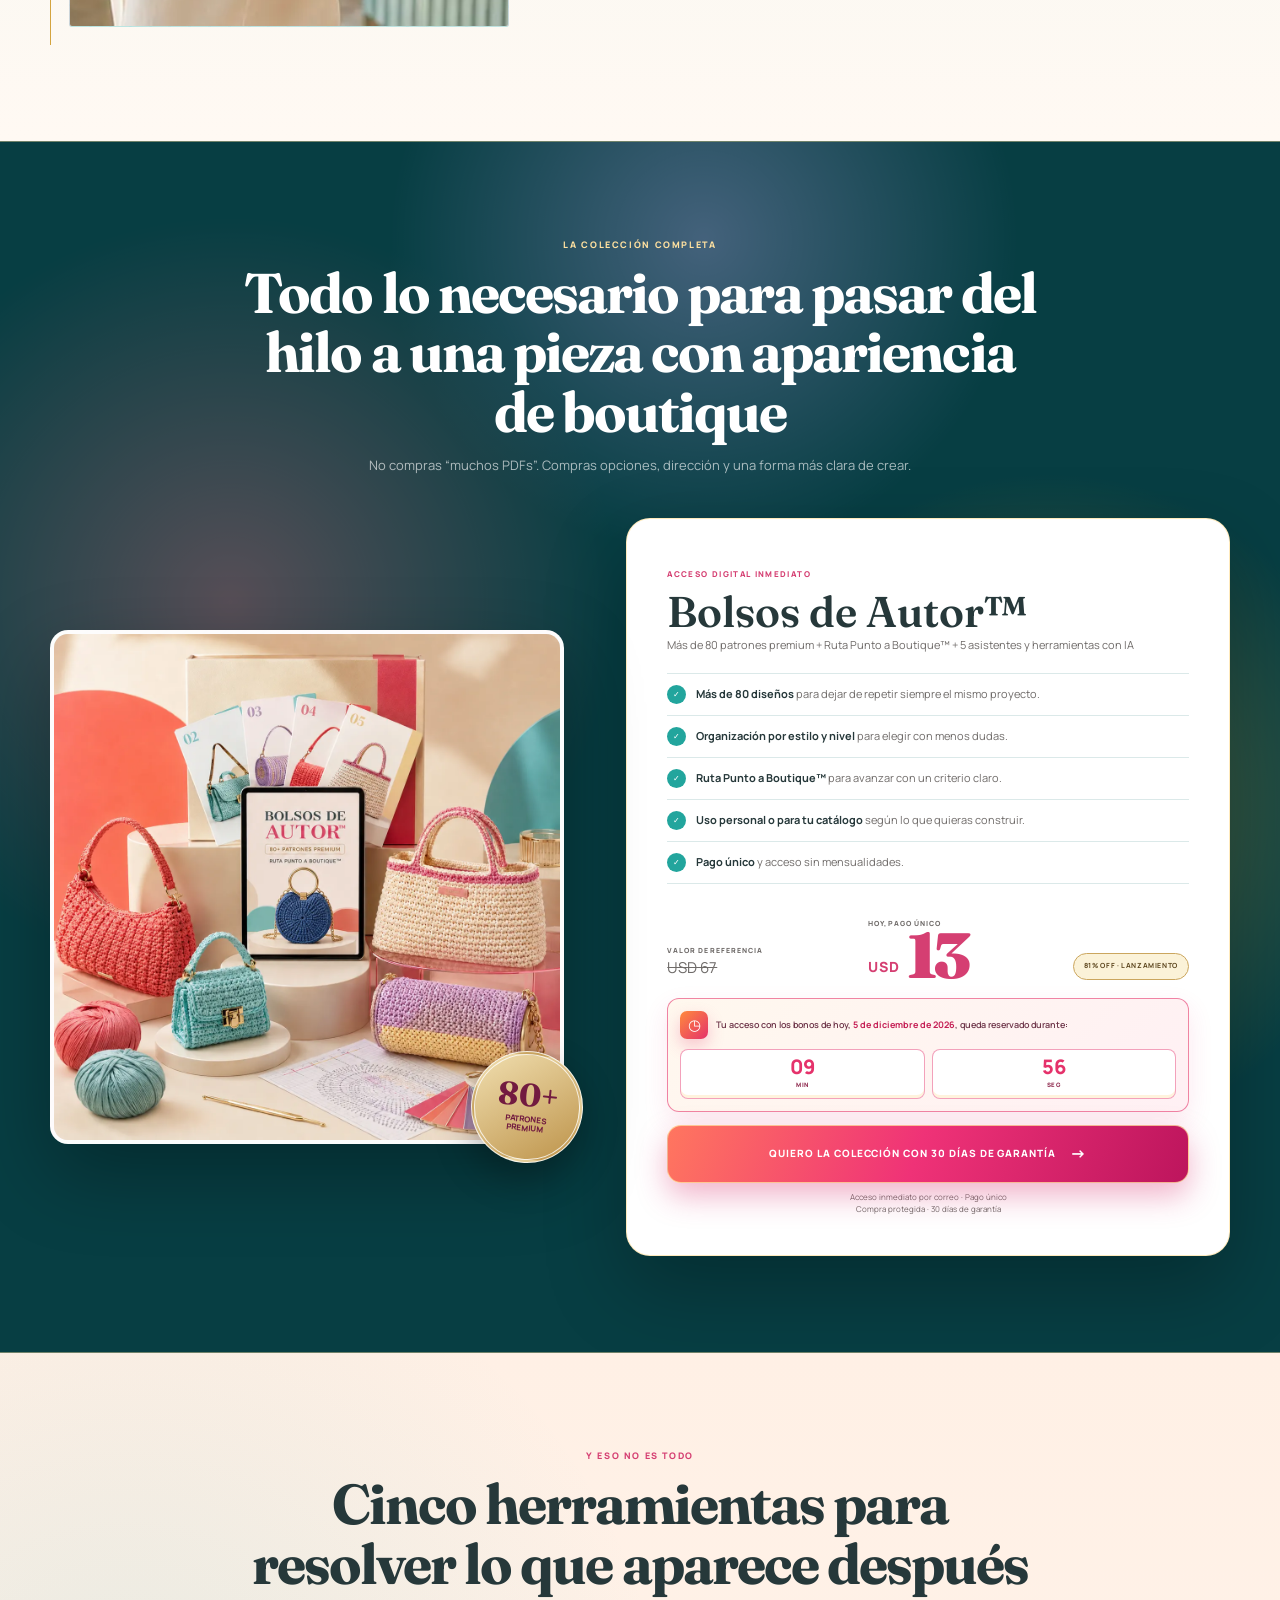
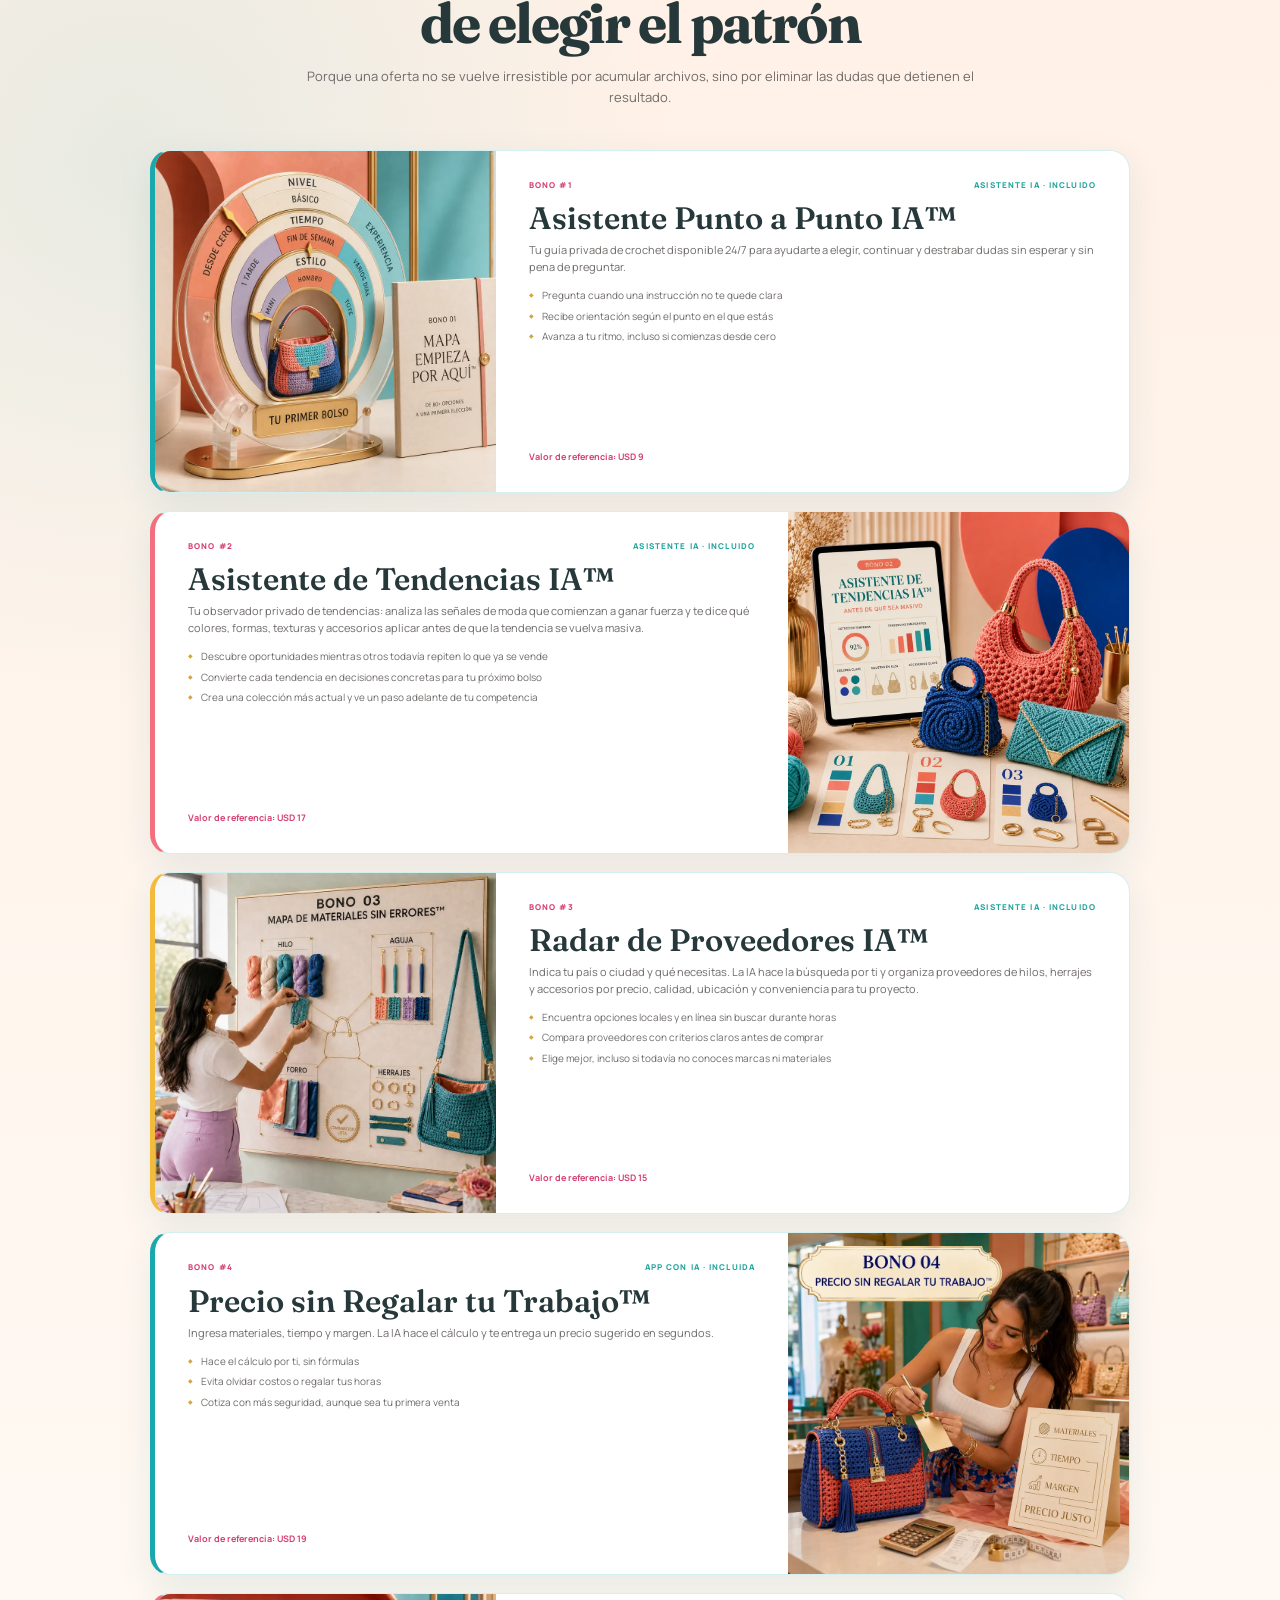
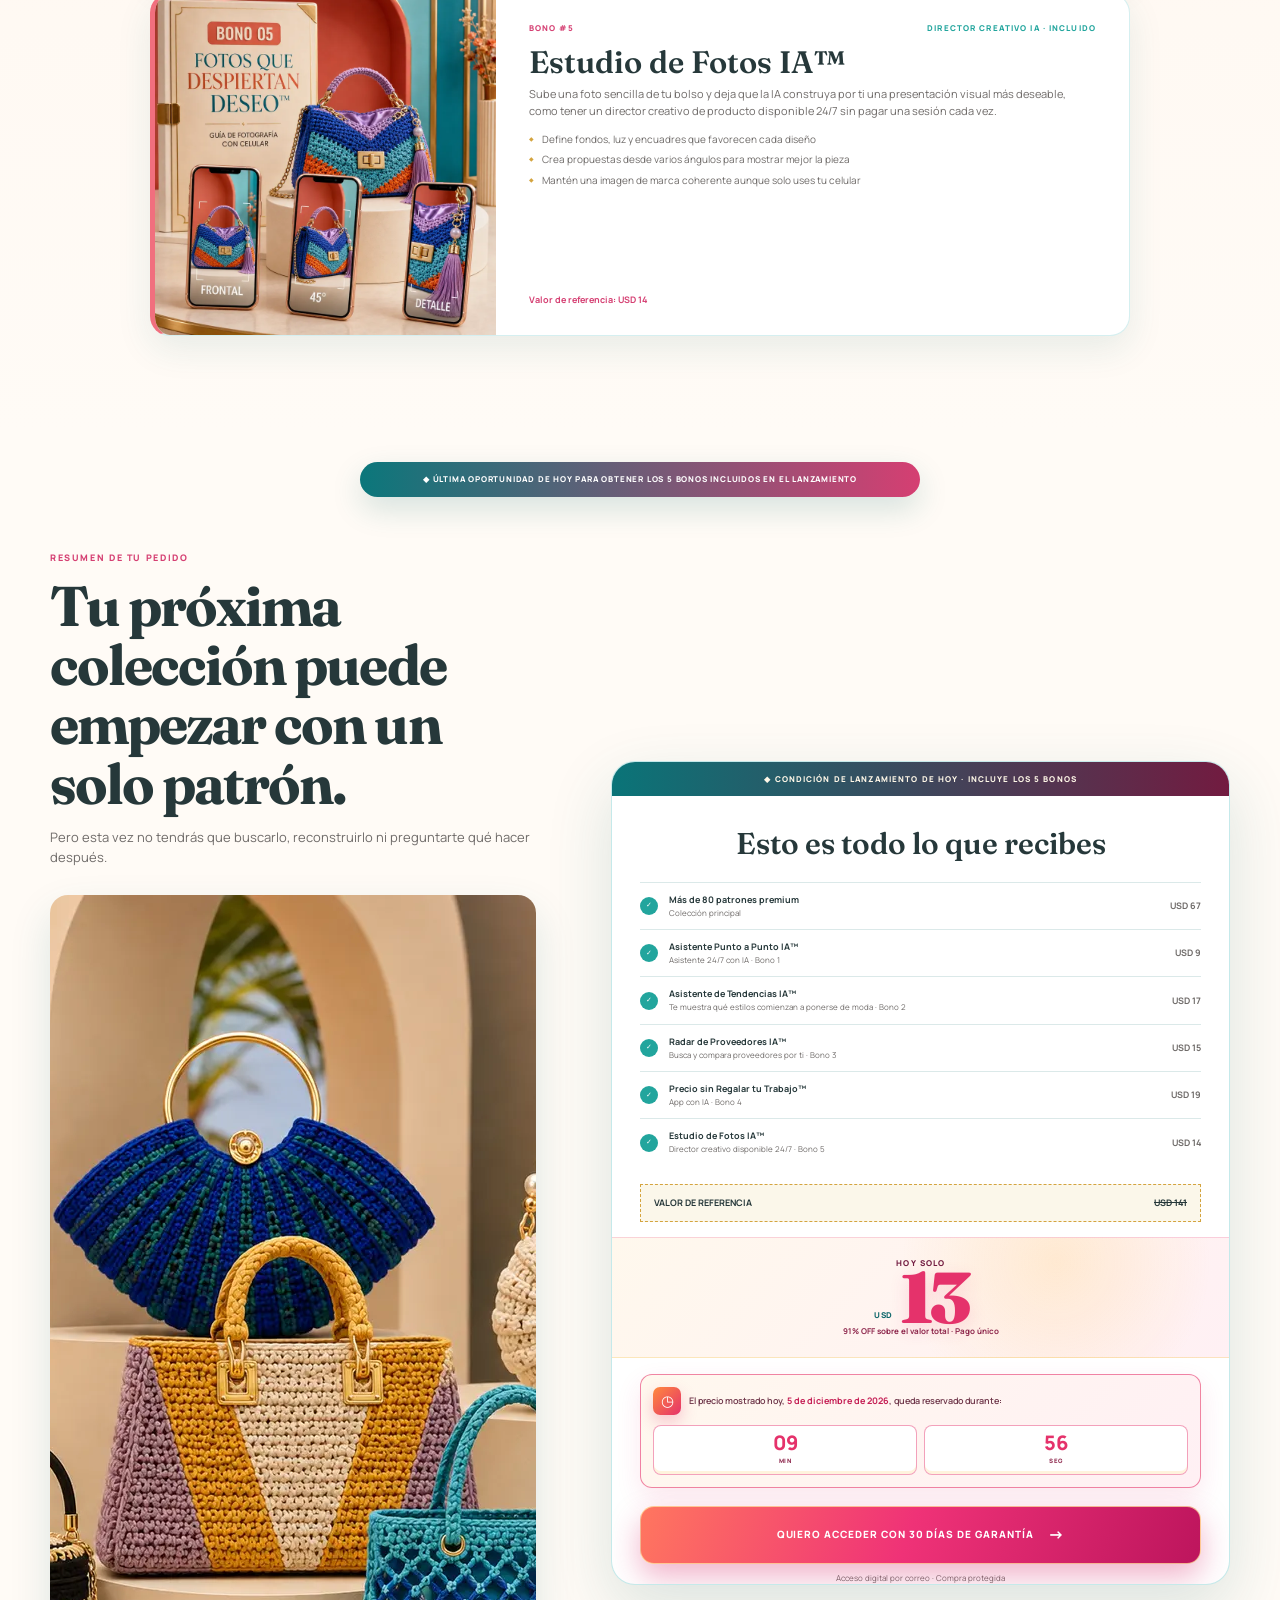
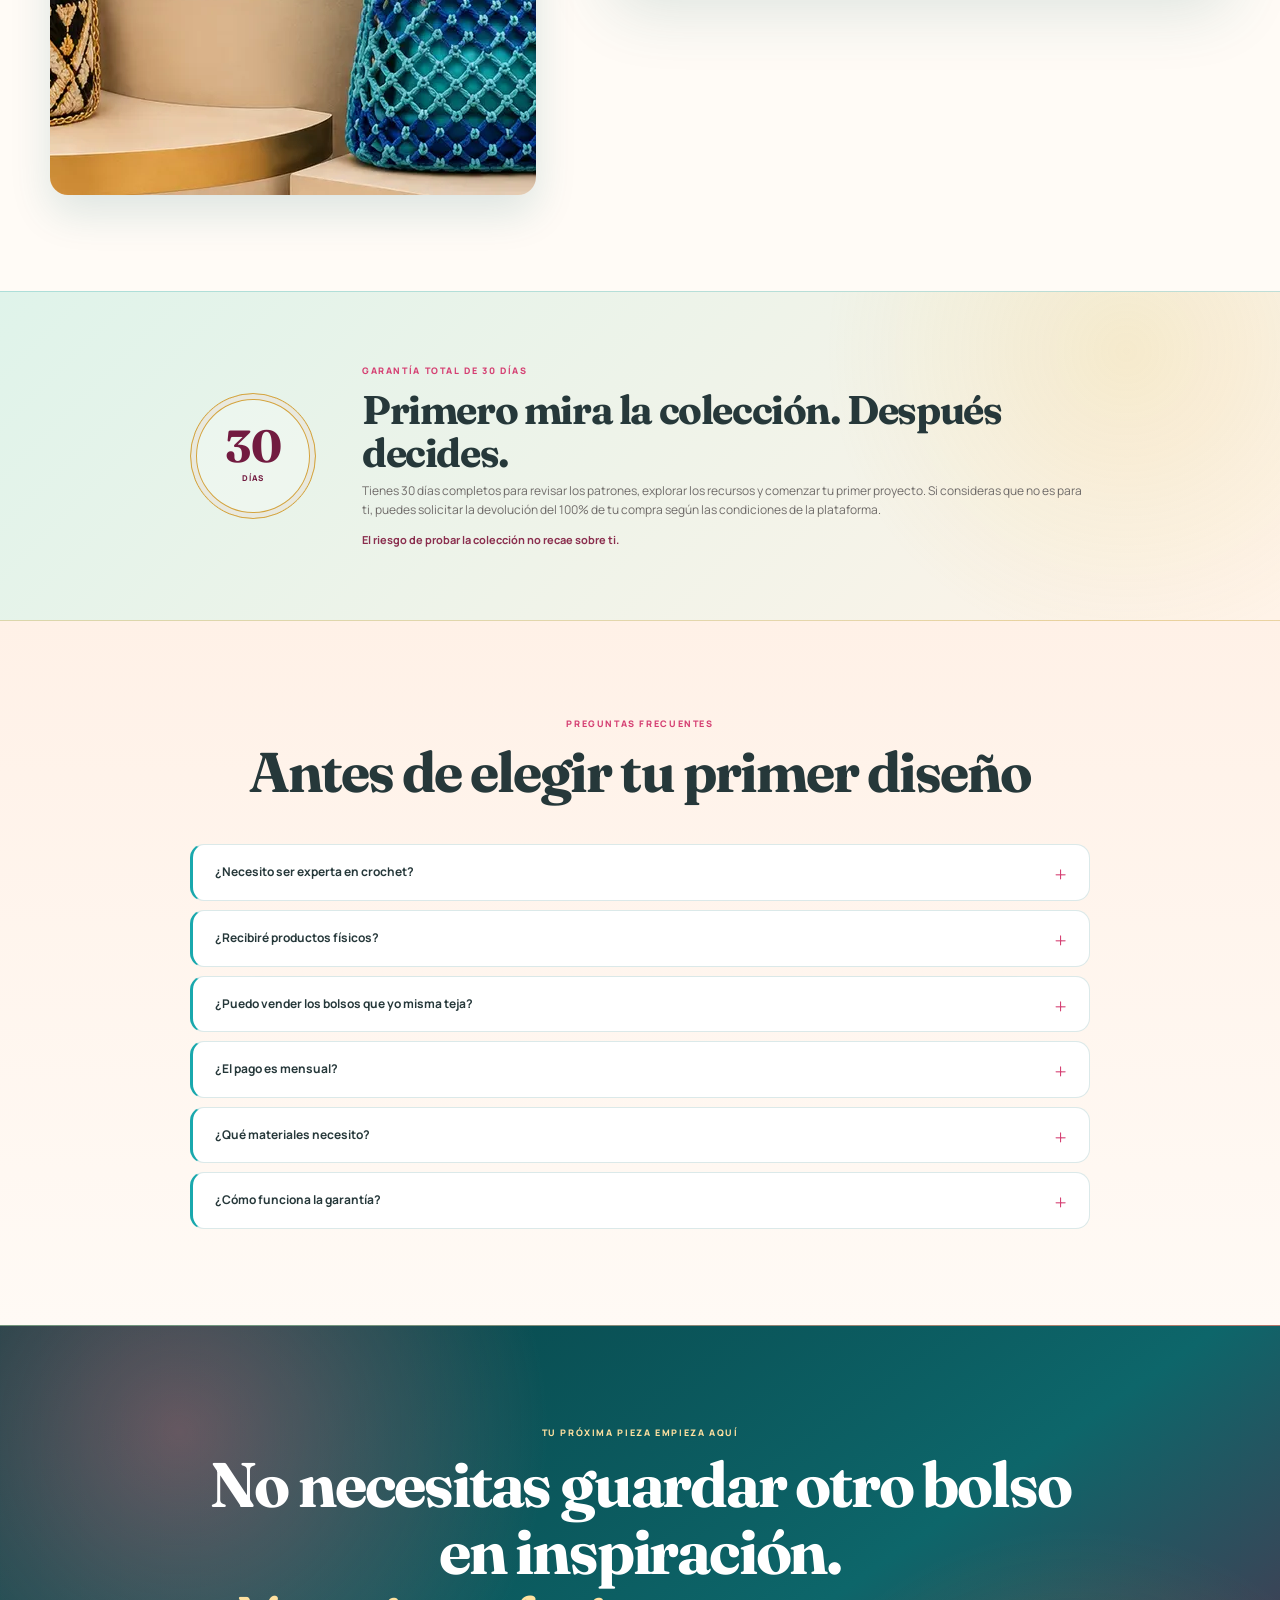
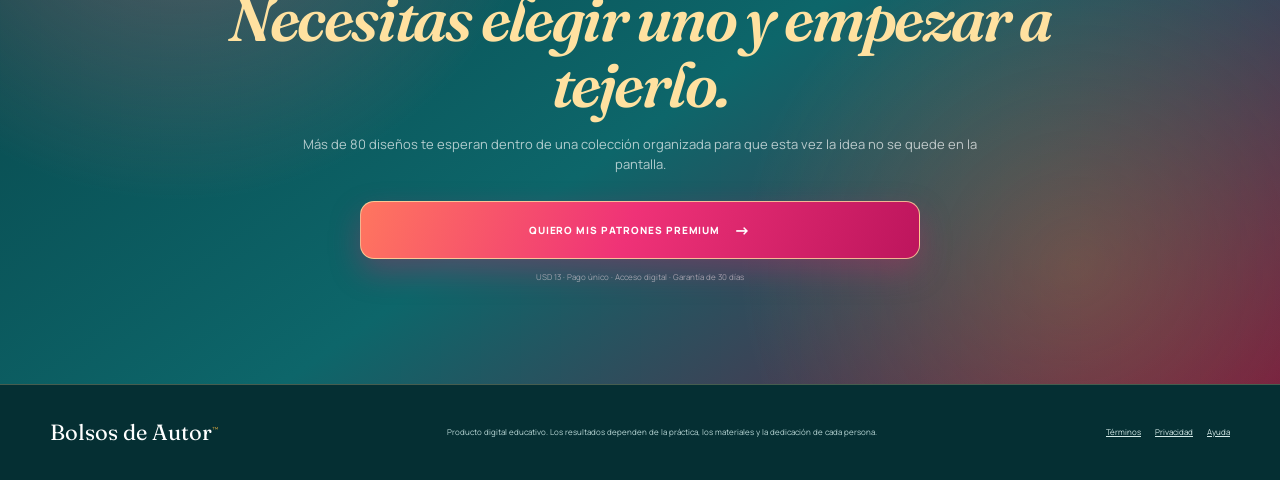
